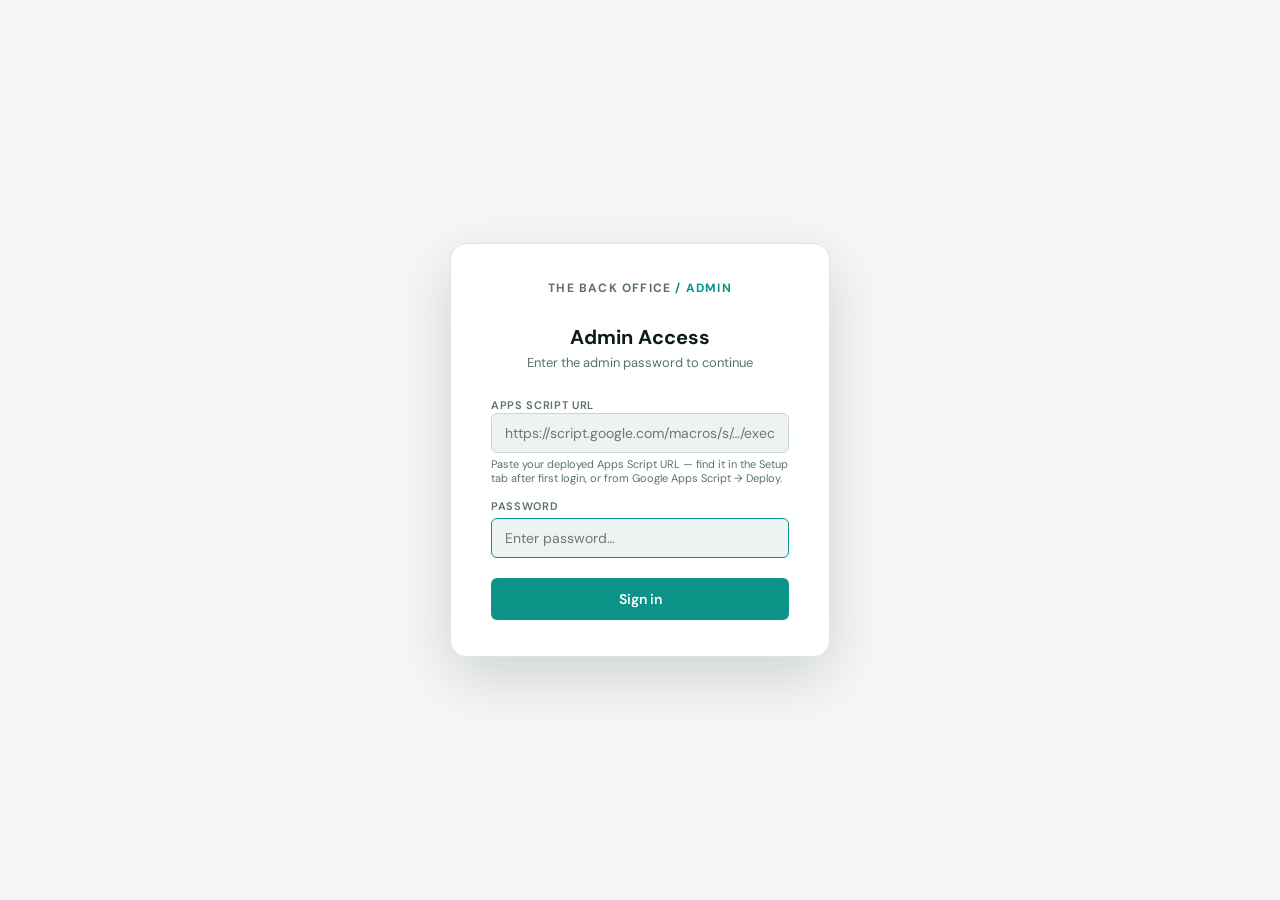
==== admin.html @ 4cf71314 "Add files via upload" ====
<!DOCTYPE html>
<html lang="en" data-theme="light">
<head>
<meta charset="UTF-8">
<meta name="viewport" content="width=device-width, initial-scale=1.0">
<title>The Back Office — Admin</title>
<script>/* Prevent dark mode FOUC — runs before CSS loads */(function(){var t=localStorage.getItem('tt_theme');if(t)document.documentElement.setAttribute('data-theme',t);})();</script>
<link href="https://fonts.googleapis.com/css2?family=DM+Sans:wght@300;400;500;600&display=swap" rel="stylesheet">
<style>
*, *::before, *::after { box-sizing: border-box; margin: 0; padding: 0; }

:root {
  --bg: #f5f7f7;
  /* Position colour system — keep in sync with manager.html */
  --pos-trainee-bg: #a7ffdb; --pos-trainee-color: #007a4d; --pos-trainee-border: #00c97a;
  --pos-solo-bg: #ffe0a0; --pos-solo-color: #b85c00; --pos-solo-border: #f08000;
  --pos-leader-bg: #b3d4ff; --pos-leader-color: #1140cc; --pos-leader-border: #1d50ff;
  --pos-core-bg: #d4b8ff; --pos-core-color: #5b1fd6; --pos-core-border: #6e2ff0;
  --pos-junior-bg: #ffb8cc; --pos-junior-color: #c4002e; --pos-junior-border: #f0004d;
  --surface: #ffffff;
  --surface2: #eef2f2;
  --border: #dde5e5;
  --border2: #c8d5d5;
  --text: #0e1a1a;
  --muted: #5a7070;
  --accent: #0d9488;
  --accent-dark: #0f766e;
  --accent-soft: rgba(13,148,136,0.08);
  --accent-border: rgba(13,148,136,0.25);
  --danger: #dc2626;
  --danger-soft: rgba(220,38,38,0.08);
  --success: #059669;
  --success-soft: rgba(5,150,105,0.08);
  --warning: #d97706;
  --warning-soft: rgba(217,119,6,0.08);
  --shadow: 0 1px 3px rgba(0,0,0,0.06), 0 1px 2px rgba(0,0,0,0.04);
  --shadow-md: 0 4px 12px rgba(0,0,0,0.08);
  --font: 'DM Sans', sans-serif;
  --radius: 10px;
  --radius-sm: 6px;
}

[data-theme="dark"] {
  --bg: #0a1212;
  --surface: #111c1c;
  --surface2: #172222;
  --border: #1e2e2e;
  --border2: #2a3e3e;
  --text: #e8f0f0;
  --muted: #6b9090;
  --accent: #14b8a6;
  --accent-dark: #0d9488;
  --accent-soft: rgba(20,184,166,0.1);
  --accent-border: rgba(20,184,166,0.3);
  --danger: #f87171;
  --danger-soft: rgba(248,113,113,0.1);
  --success: #34d399;
  --success-soft: rgba(52,211,153,0.1);
  --warning: #fbbf24;
  --warning-soft: rgba(251,191,36,0.1);
  --shadow: 0 1px 3px rgba(0,0,0,0.35);
  --shadow-md: 0 4px 16px rgba(0,0,0,0.45);
}

body { background: var(--bg); color: var(--text); font-family: var(--font); min-height: 100vh; font-size: 14px; transition: background 0.2s, color 0.2s; }

header { border-bottom: 1px solid var(--border); padding: 0 28px; display: flex; align-items: center; justify-content: space-between; background: var(--surface); height: 56px; box-shadow: var(--shadow); position: sticky; top: 0; z-index: 100; }
.logo { font-size: 13px; font-weight: 700; color: var(--muted); letter-spacing: 0.06em; text-transform: uppercase; }
.logo span { color: var(--accent); }
.header-right { display: flex; align-items: center; gap: 10px; }
.week-nav { display: flex; align-items: center; background: var(--surface2); border: 1px solid var(--border); border-radius: 8px; overflow: hidden; }
.nav-btn { background: none; border: none; color: var(--muted); cursor: pointer; padding: 6px 12px; font-size: 16px; line-height: 1; transition: all 0.15s; }
.nav-btn:hover:not(:disabled) { color: var(--text); background: var(--border); }
.nav-btn:disabled { opacity: 0.25; cursor: default; }
.week-label { font-size: 12px; font-weight: 500; color: var(--text); padding: 0 10px; min-width: 210px; text-align: center; }
.icon-btn { background: none; border: 1px solid var(--border2); color: var(--muted); font-family: var(--font); font-size: 12px; font-weight: 500; padding: 6px 12px; border-radius: var(--radius-sm); cursor: pointer; transition: all 0.15s; }
.icon-btn:hover { color: var(--text); border-color: var(--border2); background: var(--surface2); }
.theme-btn { background: none; border: 1px solid var(--border2); color: var(--muted); cursor: pointer; padding: 5px 10px; border-radius: var(--radius-sm); font-size: 13px; transition: all 0.15s; }
.theme-btn:hover { border-color: var(--accent); color: var(--accent); }

main { padding: 24px 28px; }

.tabs { display: flex; border-bottom: 1px solid var(--border); margin-bottom: 24px; gap: 2px; }
.tab-btn { background: none; border: none; border-bottom: 2px solid transparent; color: var(--muted); font-family: var(--font); font-size: 13px; font-weight: 500; padding: 10px 16px; cursor: pointer; margin-bottom: -1px; transition: color 0.15s; }
.tab-btn.active { color: var(--accent); border-bottom-color: var(--accent); }
.tab-btn:hover:not(.active) { color: var(--text); }
.tab-panel { display: none; }
.tab-panel.active { display: block; }

.stats-bar { display: grid; grid-template-columns: repeat(4,1fr); gap: 12px; margin-bottom: 24px; }
.stat-card { background: var(--surface); border: 1px solid var(--border); border-radius: var(--radius); padding: 16px 18px; box-shadow: var(--shadow); }
.stat-lbl { font-size: 11px; font-weight: 600; color: var(--muted); letter-spacing: 0.06em; text-transform: uppercase; margin-bottom: 6px; }
.stat-val { font-size: 24px; font-weight: 600; color: var(--text); letter-spacing: -0.02em; }
.stat-sub { font-size: 12px; color: var(--muted); margin-top: 2px; }

.sec-hdr { display: flex; align-items: center; justify-content: space-between; margin-bottom: 14px; }
.sec-lbl { font-size: 11px; font-weight: 600; color: var(--muted); letter-spacing: 0.08em; text-transform: uppercase; }

.teams-grid { display: grid; grid-template-columns: repeat(auto-fill, minmax(290px,1fr)); gap: 14px; }
.team-card { background: var(--surface); border: 1px solid var(--border); border-radius: var(--radius); box-shadow: var(--shadow); overflow: hidden; transition: border-color 0.15s, box-shadow 0.15s; }
.team-card:hover { border-color: var(--border2); box-shadow: var(--shadow-md); }
.team-card.no-sub { opacity: 0.55; }
.card-head { padding: 14px 16px 12px; border-bottom: 1px solid var(--border); display: flex; align-items: center; justify-content: space-between; gap: 10px; }
.card-head-left { display: flex; align-items: center; gap: 10px; }
.mgr-avatar { width: 36px; height: 36px; border-radius: 8px; object-fit: cover; flex-shrink: 0; }
.mgr-avatar-init { width: 36px; height: 36px; border-radius: 8px; background: linear-gradient(135deg, var(--accent-dark), var(--accent)); display: flex; align-items: center; justify-content: center; font-size: 14px; font-weight: 700; color: #fff; flex-shrink: 0; }
.mgr-name { font-weight: 600; font-size: 14px; text-transform: capitalize; }
.mgr-meta { font-size: 12px; color: var(--muted); margin-top: 2px; }
.open-link { font-size: 11px; font-weight: 500; color: var(--accent); background: var(--accent-soft); border: 1px solid var(--accent-border); padding: 4px 10px; border-radius: 20px; text-decoration: none; transition: opacity 0.15s; white-space: nowrap; flex-shrink: 0; }
.open-link:hover { opacity: 0.7; }
.card-members { padding: 8px 16px; }
.mem-row { display: flex; align-items: center; justify-content: space-between; padding: 6px 0; border-bottom: 1px solid var(--border); gap: 8px; }
.mem-row:last-child { border-bottom: none; }
.mem-left { display: flex; flex-direction: column; min-width: 0; }
.mem-name { font-size: 13px; font-weight: 500; white-space: nowrap; overflow: hidden; text-overflow: ellipsis; }
.mem-email { font-size: 11px; color: var(--muted); white-space: nowrap; overflow: hidden; text-overflow: ellipsis; }
.mem-right { display: flex; align-items: center; gap: 6px; flex-shrink: 0; }
.pos-tag { font-size: 11px; font-weight: 500; padding: 2px 8px; border-radius: 20px; white-space: nowrap; }
/* Position colours — shared with manager.html via CSS variables */
.pos-Trainee { color: var(--pos-trainee-color, #007a4d); background: var(--pos-trainee-bg, #a7ffdb); border: 1px solid var(--pos-trainee-border, #00c97a); }
.pos-Solo { color: var(--pos-solo-color, #b85c00); background: var(--pos-solo-bg, #ffe0a0); border: 1px solid var(--pos-solo-border, #f08000); }
.pos-Leader { color: var(--pos-leader-color, #1140cc); background: var(--pos-leader-bg, #b3d4ff); border: 1px solid var(--pos-leader-border, #1d50ff); }
.pos-Core { color: var(--pos-core-color, #5b1fd6); background: var(--pos-core-bg, #d4b8ff); border: 1px solid var(--pos-core-border, #6e2ff0); }
.pos-Junior { color: var(--pos-junior-color, #c4002e); background: var(--pos-junior-bg, #ffb8cc); border: 1px solid var(--pos-junior-border, #f0004d); }
.leaver-tag { font-size: 10px; font-weight: 600; color: var(--warning); background: var(--warning-soft); border: 1px solid rgba(217,119,6,0.2); padding: 2px 6px; border-radius: 20px; }
.no-data { background: var(--surface); border: 1px dashed var(--border2); border-radius: var(--radius); padding: 48px; text-align: center; color: var(--muted); font-size: 14px; line-height: 1.7; }
.no-data strong { color: var(--text); display: block; font-size: 16px; margin-bottom: 6px; font-weight: 500; }

.table-wrap { background: var(--surface); border: 1px solid var(--border); border-radius: var(--radius); overflow: hidden; box-shadow: var(--shadow); }
table { width: 100%; border-collapse: collapse; font-size: 13px; }
thead { background: var(--surface2); border-bottom: 1px solid var(--border); }
th { font-size: 11px; font-weight: 600; color: var(--muted); letter-spacing: 0.06em; text-transform: uppercase; padding: 10px 18px; text-align: left; }
td { padding: 10px 18px; border-bottom: 1px solid var(--border); color: var(--text); }
tr:last-child td { border-bottom: none; }
tbody tr:hover td { background: var(--surface2); }
.badge { font-size: 11px; font-weight: 500; padding: 3px 8px; border-radius: 20px; }
.badge-active { color: var(--success); background: var(--success-soft); border: 1px solid rgba(5,150,105,0.2); }
.badge-leaver { color: var(--warning); background: var(--warning-soft); border: 1px solid rgba(217,119,6,0.2); }

.search-input { background: var(--surface); border: 1px solid var(--border); color: var(--text); font-family: var(--font); font-size: 13px; padding: 7px 12px; border-radius: var(--radius-sm); width: 220px; outline: none; transition: border-color 0.15s; }
.search-input:focus { border-color: var(--accent); }
.search-input::placeholder { color: var(--muted); }

.setup-card { background: var(--surface); border: 1px solid var(--border); border-radius: var(--radius); padding: 22px 24px; margin-bottom: 16px; box-shadow: var(--shadow); }
.setup-card h3 { font-size: 15px; font-weight: 600; margin-bottom: 6px; }
.setup-card p { font-size: 13px; color: var(--muted); margin-bottom: 14px; line-height: 1.6; }
.setup-card code { font-family: monospace; font-size: 12px; background: var(--surface2); padding: 2px 6px; border-radius: 4px; color: var(--accent); }
.steps { display: flex; flex-direction: column; gap: 8px; counter-reset: steps; margin: 10px 0 16px; }
.step { display: flex; gap: 12px; align-items: flex-start; font-size: 13px; color: var(--muted); line-height: 1.5; }
.step::before { counter-increment: steps; content: counter(steps); min-width: 22px; height: 22px; background: var(--accent-soft); color: var(--accent); border-radius: 50%; display: flex; align-items: center; justify-content: center; font-size: 11px; font-weight: 600; flex-shrink: 0; margin-top: 1px; }
.step strong { color: var(--text); }
.url-row { display: flex; gap: 8px; }
.url-row input { flex: 1; background: var(--surface2); border: 1px solid var(--border); color: var(--text); font-family: monospace; font-size: 12px; padding: 9px 13px; border-radius: var(--radius-sm); outline: none; transition: border-color 0.15s; }
.url-row input:focus { border-color: var(--accent); }
.url-row input::placeholder { color: var(--muted); }
.save-btn { background: var(--accent); border: none; color: #fff; font-family: var(--font); font-size: 13px; font-weight: 500; padding: 9px 18px; border-radius: var(--radius-sm); cursor: pointer; transition: opacity 0.15s; white-space: nowrap; }
.save-btn:hover { opacity: 0.85; }
.copy-btn { font-family: var(--font); font-size: 12px; font-weight: 500; padding: 7px 12px; border-radius: var(--radius-sm); cursor: pointer; border: 1px solid var(--border2); background: none; color: var(--muted); transition: all 0.15s; white-space: nowrap; }
.copy-btn:hover { color: var(--text); background: var(--surface2); }
pre { background: var(--surface2); border: 1px solid var(--border); border-radius: var(--radius-sm); padding: 14px 16px; font-family: monospace; font-size: 11px; color: var(--muted); overflow-x: auto; line-height: 1.6; white-space: pre; }
.link-list { display: flex; flex-direction: column; gap: 8px; }
.open-btn { font-size: 12px; font-weight: 500; padding: 7px 11px; border-radius: var(--radius-sm); cursor: pointer; background: var(--accent-soft); color: var(--accent); border: 1px solid var(--accent-border); text-decoration: none; transition: opacity 0.15s; white-space: nowrap; }
.open-btn:hover { opacity: 0.75; }
.del-btn { background: none; border: 1px solid var(--border2); color: var(--muted); font-size: 13px; padding: 6px 10px; border-radius: var(--radius-sm); cursor: pointer; transition: all 0.15s; }
.del-btn:hover { color: var(--danger); border-color: var(--danger); background: var(--danger-soft); }
.add-row { display: flex; gap: 8px; margin-top: 12px; }
.add-input { flex: 1; background: var(--surface2); border: 1px solid var(--border); color: var(--text); font-family: var(--font); font-size: 13px; padding: 9px 13px; border-radius: var(--radius-sm); outline: none; transition: border-color 0.15s; }
.add-input:focus { border-color: var(--accent); }
.add-input::placeholder { color: var(--muted); }
.add-btn { background: var(--accent); border: none; color: #fff; font-family: var(--font); font-size: 13px; font-weight: 500; padding: 9px 18px; border-radius: var(--radius-sm); cursor: pointer; transition: opacity 0.15s; white-space: nowrap; }
.add-btn:hover { opacity: 0.85; }

.spinner { display: inline-block; width: 12px; height: 12px; border: 2px solid var(--accent-soft); border-top-color: var(--accent); border-radius: 50%; animation: spin 0.7s linear infinite; vertical-align: middle; margin-right: 6px; }
.cal-swatch{width:26px;height:26px;border-radius:50%;cursor:pointer;border:3px solid transparent;transition:all .15s;flex-shrink:0;}
.cal-swatch.selected{border-color:var(--text);transform:scale(1.12);}
@keyframes spin { to { transform: rotate(360deg); } }
.loading-state { text-align: center; padding: 48px; color: var(--muted); font-size: 13px; }

.now-badge { font-size: 10px; font-weight: 600; background: var(--warning-soft); color: var(--warning); border: 1px solid rgba(217,119,6,0.2); padding: 2px 6px; border-radius: 20px; margin-left: 6px; vertical-align: middle; }

/* ── Submission history chart ── */
.chart-card { background:var(--surface); border:1px solid var(--border); border-radius:var(--radius); padding:16px 18px; box-shadow:var(--shadow); margin-bottom:16px; }
.chart-hdr { display:flex; align-items:center; justify-content:space-between; margin-bottom:12px; }
.chart-title { font-size:11px; font-weight:600; color:var(--muted); letter-spacing:.07em; text-transform:uppercase; }
.chart-svg { width:100%; overflow:visible; }

/* ── Submission status panel ── */
.submit-status-panel { display:flex; gap:8px; flex-wrap:wrap; margin-bottom:18px; align-items:center; }
.submit-pill { display:inline-flex; align-items:center; gap:6px; font-size:12px; font-weight:500; padding:5px 11px; border-radius:20px; border:1px solid transparent; }
.submit-pill-done { color:var(--success); background:var(--success-soft); border-color:rgba(22,163,74,.2); }
.submit-pill-missing { color:var(--danger); background:var(--danger-soft); border-color:rgba(220,38,38,.2); }
.submit-status-lbl { font-size:11px; font-weight:600; color:var(--muted); letter-spacing:.07em; text-transform:uppercase; margin-right:4px; }

/* ── Dynamic render utility classes ── */
.dyn-row { background: var(--surface2); border: 1px solid var(--border); border-radius: 8px; padding: 10px 14px; display: flex; align-items: center; gap: 10px; }
.dyn-row-col { flex-direction: column; align-items: flex-start; }
.dyn-title { font-size: 13px; font-weight: 500; }
.dyn-meta { font-size: 11px; color: var(--muted); }
.dyn-badge { font-size: 11px; font-weight: 600; color: var(--accent); background: var(--accent-soft); border: 1px solid var(--accent-border); padding: 3px 8px; border-radius: 20px; white-space: nowrap; }
.dyn-muted-btn { background: none; border: none; color: var(--muted); cursor: pointer; font-size: 18px; padding: 0 4px; line-height: 1; flex-shrink: 0; transition: color 0.15s; }
.dyn-muted-btn:hover { color: var(--danger); }
.dyn-unread-dot { font-size: 11px; font-weight: 600; color: var(--warning); }
.dyn-read-dot { font-size: 11px; font-weight: 600; color: var(--success); }
.dyn-mgr-label { font-size: 12px; font-weight: 700; color: var(--accent); text-transform: capitalize; }

/* ── Admin Login ── */
.admin-login-wrap { position:fixed; inset:0; background:var(--bg); display:flex; align-items:center; justify-content:center; z-index:2000; }
.admin-login-box { background:var(--surface); border:1px solid var(--border); border-radius:16px; padding:36px 40px; width:100%; max-width:380px; box-shadow:0 20px 60px rgba(0,0,0,0.15); }
.admin-login-logo { font-size:12px; font-weight:700; color:var(--muted); letter-spacing:.1em; text-transform:uppercase; margin-bottom:28px; text-align:center; }
.admin-login-logo span { color:var(--accent); }
.admin-login-title { font-size:20px; font-weight:700; color:var(--text); margin-bottom:4px; text-align:center; }
.admin-login-sub { font-size:13px; color:var(--muted); margin-bottom:24px; text-align:center; }
.admin-login-field { display:flex; flex-direction:column; gap:5px; margin-bottom:14px; }
.admin-login-lbl { font-size:11px; font-weight:600; color:var(--muted); letter-spacing:.06em; text-transform:uppercase; }
.admin-login-input { border:1px solid var(--border2); background:var(--surface2); color:var(--text); font-family:var(--font); font-size:14px; padding:10px 13px; border-radius:var(--radius-sm); outline:none; width:100%; transition:border-color .15s; }
.admin-login-input:focus { border-color:var(--accent); }
.admin-login-btn { width:100%; background:var(--accent); border:none; color:#fff; font-family:var(--font); font-size:14px; font-weight:600; padding:12px; border-radius:var(--radius-sm); cursor:pointer; transition:opacity .15s; margin-top:6px; }
.admin-login-btn:hover { opacity:.88; }
.admin-login-err { font-size:12px; color:var(--danger); background:var(--danger-soft); border:1px solid rgba(220,38,38,.2); padding:8px 12px; border-radius:var(--radius-sm); margin-top:10px; display:none; text-align:center; }
.admin-login-err.show { display:block; }
#admin-main-wrap { display:none; }

.toast { position: fixed; bottom: 28px; left: 50%; transform: translateX(-50%) translateY(12px); font-size: 13px; font-weight: 500; padding: 10px 22px; border-radius: 24px; opacity: 0; transition: all 0.25s; pointer-events: none; white-space: nowrap; z-index: 999; }
.toast.success { background: var(--success); color: #fff; }
.toast.error { background: var(--danger); color: #fff; }
.toast.show { opacity: 1; transform: translateX(-50%) translateY(0); }

/* Recurrence badge */
.recur-tag { font-size: 10px; font-weight: 600; color: var(--accent); background: var(--accent-soft); border: 1px solid var(--accent-border); padding: 2px 7px; border-radius: 20px; margin-left: 6px; }

/* Profile pic uploader */
.pic-upload-zone { border: 2px dashed var(--border2); border-radius: var(--radius); padding: 20px; text-align: center; cursor: pointer; transition: border-color 0.15s, background 0.15s; }
.pic-upload-zone:hover { border-color: var(--accent); background: var(--accent-soft); }
.pic-preview { width: 64px; height: 64px; border-radius: 12px; object-fit: cover; border: 2px solid var(--border); }

/* Event list edit */
.event-item { background: var(--surface2); border: 1px solid var(--border); border-radius: 8px; padding: 12px 14px; display: flex; align-items: flex-start; gap: 10px; }
.event-item-body { flex: 1; min-width: 0; }
.event-item-title { font-size: 13px; font-weight: 600; }
.event-item-meta { font-size: 11px; color: var(--muted); margin-top: 3px; }
.event-item-actions { display: flex; gap: 6px; flex-shrink: 0; }
.edit-btn { background: none; border: 1px solid var(--border2); color: var(--muted); font-size: 11px; font-weight: 500; padding: 4px 10px; border-radius: var(--radius-sm); cursor: pointer; transition: all 0.15s; font-family: var(--font); }
.edit-btn:hover { color: var(--accent); border-color: var(--accent); background: var(--accent-soft); }

/* Review viewer */
.review-card { background: var(--surface); border: 1px solid var(--border); border-radius: var(--radius); padding: 16px 18px; margin-bottom: 10px; box-shadow: var(--shadow); cursor: pointer; transition: border-color 0.15s; }
.review-card:hover { border-color: var(--accent-border); }
.review-card-head { display: flex; align-items: center; justify-content: space-between; }
.review-card-title { font-size: 13px; font-weight: 600; }
.review-card-meta { font-size: 11px; color: var(--muted); margin-top: 3px; }
.review-body { margin-top: 14px; border-top: 1px solid var(--border); padding-top: 14px; display: none; font-size: 13px; line-height: 1.7; }
.review-body.open { display: block; }
.review-section { margin-bottom: 14px; }
.review-section-lbl { font-size: 11px; font-weight: 600; color: var(--muted); letter-spacing: 0.06em; text-transform: uppercase; margin-bottom: 4px; }

/* Modal overlay */
.modal-overlay { position: fixed; inset: 0; background: rgba(0,0,0,0.5); z-index: 500; display: flex; align-items: center; justify-content: center; padding: 20px; opacity: 0; pointer-events: none; transition: opacity 0.2s; }
.modal-overlay.open { opacity: 1; pointer-events: all; }
.modal { background: var(--surface); border: 1px solid var(--border); border-radius: 14px; padding: 24px; width: 100%; max-width: 520px; box-shadow: 0 20px 60px rgba(0,0,0,0.2); }
.modal h3 { font-size: 16px; font-weight: 600; margin-bottom: 16px; }
.modal-btns { display: flex; gap: 8px; justify-content: flex-end; margin-top: 18px; }
.modal-cancel { background: none; border: 1px solid var(--border2); color: var(--muted); font-family: var(--font); font-size: 13px; padding: 8px 16px; border-radius: var(--radius-sm); cursor: pointer; }
.modal-save { background: var(--accent); border: none; color: #fff; font-family: var(--font); font-size: 13px; font-weight: 500; padding: 8px 16px; border-radius: var(--radius-sm); cursor: pointer; }

.form-row { margin-bottom: 12px; }
.form-lbl { font-size: 11px; font-weight: 600; color: var(--muted); letter-spacing: 0.06em; text-transform: uppercase; margin-bottom: 5px; display: block; }
.form-input { background: var(--surface2); border: 1px solid var(--border); color: var(--text); font-family: var(--font); font-size: 13px; padding: 8px 12px; border-radius: var(--radius-sm); width: 100%; outline: none; transition: border-color 0.15s; }
.form-input:focus { border-color: var(--accent); }
.form-input::placeholder { color: var(--muted); }
select.form-input { cursor: pointer; }

/* Dark mode: CSS variables handle this automatically via :root overrides in manager.html */
/* No separate dark overrides needed — variables cascade correctly */
</style>
</head>
<body>

<!-- Admin Login Screen -->
<div id="admin-login-screen" class="admin-login-wrap">
  <div class="admin-login-box">
    <div class="admin-login-logo">THE BACK OFFICE <span>/ ADMIN</span></div>
    <div class="admin-login-title">Admin Access</div>
    <div class="admin-login-sub">Enter the admin password to continue</div>
    <!-- Script URL field — shown when not yet configured -->
    <div class="admin-login-field" id="login-url-field" style="display:none;">
      <label class="admin-login-lbl">Apps Script URL</label>
      <input type="text" id="login-script-url" class="admin-login-input" placeholder="https://script.google.com/macros/s/…/exec" />
      <div style="font-size:11px;color:var(--muted);margin-top:4px;">Paste your deployed Apps Script URL — find it in the Setup tab after first login, or from Google Apps Script → Deploy.</div>
    </div>
    <div class="admin-login-field">
      <label class="admin-login-lbl">Password</label>
      <input type="password" id="admin-pw-input" class="admin-login-input" placeholder="Enter password…" onkeydown="if(event.key==='Enter')doAdminLogin()" autofocus />
    </div>
    <button class="admin-login-btn" onclick="doAdminLogin()">Sign in</button>
    <div class="admin-login-err" id="admin-login-err" style="display:none;"></div>
  </div>
</div>

<div id="admin-main-wrap">
<header>
  <span class="logo">THE BACK OFFICE <span>/ ADMIN</span></span>
  <div class="header-right">
    <div class="week-nav">
      <button class="nav-btn" id="prev-week" onclick="changeWeek(-1)">‹</button>
      <span class="week-label" id="week-display">—</span>
      <button class="nav-btn" id="next-week" onclick="changeWeek(1)">›</button>
    </div>
    <button class="icon-btn" onclick="loadAll(true)">↻ Refresh</button>
    <button class="theme-btn" onclick="toggleTheme()" id="theme-btn">🌙 Dark</button>
  </div>
</header>

<main>
  <div class="tabs">
    <button class="tab-btn active" onclick="switchTab('overview')">Overview</button>
    <button class="tab-btn" onclick="switchTab('people')">All People</button>
    <button class="tab-btn" onclick="switchTab('upload')">Upload Reports</button>
    <button class="tab-btn" onclick="switchTab('calendar')">Calendar</button>
    <button class="tab-btn" onclick="switchTab('reviews')">Weekly Reviews</button>
    <button class="tab-btn" onclick="switchTab('notifications')">Notifications</button>
    <button class="tab-btn" onclick="switchTab('planner')">Planner Groups</button>
    <button class="tab-btn" onclick="switchTab('clients')">Clients &amp; Campaigns</button>
    <button class="tab-btn" onclick="switchTab('mgrprofiles')">Manager Profiles</button>
    <button class="tab-btn" onclick="switchTab('setup')">Setup</button>
    <button class="tab-btn" onclick="switchTab('audit')">Audit Log</button>
  </div>

  <!-- OVERVIEW -->
  <div class="tab-panel active" id="tab-overview">
    <div class="stats-bar">
      <div class="stat-card"><div class="stat-lbl">Managers submitted</div><div class="stat-val" id="s-submitted">—</div><div class="stat-sub">this week</div></div>
      <div class="stat-card"><div class="stat-lbl">Total headcount</div><div class="stat-val" id="s-headcount">—</div><div class="stat-sub">active this week</div></div>
      <div class="stat-card"><div class="stat-lbl">Ever tracked</div><div class="stat-val" id="s-ever">—</div><div class="stat-sub">unique people</div></div>
      <div class="stat-card"><div class="stat-lbl">Leavers</div><div class="stat-val" id="s-leavers">—</div><div class="stat-sub">marked this week</div></div>
    </div>
    <div class="chart-card" id="chart-card" style="display:none;">
      <div class="chart-hdr">
        <span class="chart-title">Submission rate — last 12 weeks</span>
      </div>
      <svg class="chart-svg" id="submission-chart" height="80"></svg>
    </div>
    <div class="submit-status-panel" id="submit-status-panel" style="display:none;"></div>
    <div class="sec-hdr"><span class="sec-lbl">Teams this week</span></div>
    <div class="teams-grid" id="teams-grid"><div class="loading-state"><span class="spinner"></span>Loading…</div></div>
  </div>

  <!-- ALL PEOPLE -->
  <div class="tab-panel" id="tab-people">
    <div class="sec-hdr">
      <span class="sec-lbl">All people ever tracked</span>
      <input class="search-input" id="people-search" type="text" placeholder="Search name, manager, email…" oninput="filterPeople()" />
    </div>
    <div class="table-wrap">
      <table>
        <thead><tr><th>Name</th><th>Email</th><th>Manager</th><th>Position</th><th>First seen</th><th>Status</th><th></th></tr></thead>
        <tbody id="people-tbody"><tr><td colspan="6" class="loading-state"><span class="spinner"></span>Loading…</td></tr></tbody>
      </table>
    </div>
  </div>

  <!-- UPLOAD -->
  <div class="tab-panel" id="tab-upload">
    <div class="setup-card">
      <h3>Upload a report or link</h3>
      <p>Paste a Google Sheets link, choose the type and week, then select which managers should see it. Saves to the sheet immediately.</p>
      <div style="display:grid;grid-template-columns:1fr 1fr;gap:12px;margin-top:4px;">
        <div>
          <div style="font-size:11px;font-weight:600;color:var(--muted);letter-spacing:.06em;text-transform:uppercase;margin-bottom:6px;">Type</div>
          <select id="ul-type" class="search-input" style="width:100%;" onchange="handleTypeChange()">
            <option value="Pay Report">Pay Report</option>
            <option value="Pro-log">Pro-log</option>
          </select>
        </div>
        <div>
          <div style="font-size:11px;font-weight:600;color:var(--muted);letter-spacing:.06em;text-transform:uppercase;margin-bottom:6px;">Date (of report week)</div>
          <input type="date" id="ul-week" class="search-input" style="width:100%;" />
        </div>
        <div id="ul-campaign-wrap">
          <div style="font-size:11px;font-weight:600;color:var(--muted);letter-spacing:.06em;text-transform:uppercase;margin-bottom:6px;">Campaign / Label</div>
          <input type="text" id="ul-campaign" class="search-input" style="width:100%;" placeholder="e.g. SP Venues, SP Doors…" list="campaign-suggestions" />
          <datalist id="campaign-suggestions"></datalist>
        </div>
        <div>
          <div style="font-size:11px;font-weight:600;color:var(--muted);letter-spacing:.06em;text-transform:uppercase;margin-bottom:6px;">Google Sheets URL</div>
          <input type="url" id="ul-url" class="search-input" style="width:100%;" placeholder="https://docs.google.com/spreadsheets/…" />
        </div>
      </div>
      <!-- Pay Report extra fields -->
      <div id="ul-pay-fields" style="display:none;margin-top:14px;background:var(--surface2);border:1px solid var(--accent-border);border-radius:var(--radius);padding:16px;">
        <div style="font-size:12px;font-weight:700;color:var(--accent);margin-bottom:12px;display:flex;align-items:center;gap:6px;">💰 Pay Report Production Data</div>
        <div style="display:grid;grid-template-columns:1fr 1fr;gap:12px;">
          <div>
            <div style="font-size:11px;font-weight:600;color:var(--muted);letter-spacing:.06em;text-transform:uppercase;margin-bottom:6px;">Office Wire (Profit) £</div>
            <input type="number" id="ul-office-wire" class="search-input" style="width:100%;" placeholder="e.g. 4250.00" min="0" step="0.01" />
          </div>
          <div>
            <div style="font-size:11px;font-weight:600;color:var(--muted);letter-spacing:.06em;text-transform:uppercase;margin-bottom:6px;">Manager's Take £</div>
            <input type="number" id="ul-mgr-take" class="search-input" style="width:100%;" placeholder="e.g. 850.00" min="0" step="0.01" />
          </div>
        </div>
        <div style="font-size:11px;color:var(--muted);margin-top:8px;">These figures will appear on the manager's Pay Reports tab so they can see their production breakdown.</div>
      </div>
      <div style="margin-top:14px;">
        <div style="font-size:11px;font-weight:600;color:var(--muted);letter-spacing:.06em;text-transform:uppercase;margin-bottom:8px;">Visible to managers</div>
        <div id="ul-manager-checkboxes" style="display:flex;flex-wrap:wrap;gap:8px;"></div>
      </div>
      <button onclick="uploadReport()" style="margin-top:16px;background:var(--accent);border:none;color:#fff;font-family:var(--font);font-size:13px;font-weight:500;padding:10px 20px;border-radius:var(--radius-sm);cursor:pointer;transition:opacity .15s;" onmouseover="this.style.opacity='.85'" onmouseout="this.style.opacity='1'">Save report link</button>
      <div id="ul-status" style="font-size:12px;color:var(--muted);margin-top:8px;font-family:monospace;"></div>
    </div>
    <div class="setup-card">
      <div style="display:flex;align-items:center;justify-content:space-between;margin-bottom:6px;">
        <h3 style="margin-bottom:0;">Uploaded reports</h3>
        <button onclick="bulkDeleteOldReports(8)" style="background:none;border:1px solid var(--border2);color:var(--muted);font-family:var(--font);font-size:12px;padding:6px 12px;border-radius:var(--radius-sm);cursor:pointer;" onmouseover="this.style.color='var(--danger)';this.style.borderColor='var(--danger)'" onmouseout="this.style.color='var(--muted)';this.style.borderColor='var(--border2)'">Delete older than 8 weeks</button>
      </div>
      <p>All links you've uploaded. Click × to remove.</p>
      <div id="ul-history" style="display:flex;flex-direction:column;gap:6px;">
        <div style="color:var(--muted);font-size:13px;">Loading…</div>
      </div>
    </div>
  </div>

  <!-- CALENDAR -->
  <div class="tab-panel" id="tab-calendar">

    <div class="setup-card">
      <h3>Push a calendar event</h3>
      <p>Create an event and push it to one or more managers' calendars. Enable recurring to repeat it automatically — you can edit or remove individual occurrences any time.</p>
      <div style="display:grid;grid-template-columns:1fr 1fr;gap:12px;margin-top:4px;">
        <div style="grid-column:span 2;">
          <div class="form-lbl">Event title</div>
          <input type="text" id="cal-title" class="search-input" style="width:100%;" placeholder="e.g. Team catch-up, Deadline: SP Venues…" />
        </div>
        <div>
          <div class="form-lbl">Date</div>
          <input type="date" id="cal-date" class="search-input" style="width:100%;" />
        </div>
        <div>
          <div class="form-lbl">Time (optional)</div>
          <input type="time" id="cal-time" class="search-input" style="width:100%;" />
        </div>
        <div style="grid-column:span 2;">
          <div class="form-lbl">Notes (optional)</div>
          <input type="text" id="cal-notes" class="search-input" style="width:100%;" placeholder="Any extra detail…" />
        </div>
        <div>
          <div class="form-lbl">Colour</div>
          <div style="display:flex;gap:8px;flex-wrap:wrap;margin-top:4px;" id="cal-colour-picker">
            <div class="cal-swatch selected" data-cat="personal" style="background:#2563ff;" title="Blue" onclick="selectCalColour(this,'personal')"></div>
            <div class="cal-swatch" data-cat="work" style="background:#22c55e;" title="Green" onclick="selectCalColour(this,'work')"></div>
            <div class="cal-swatch" data-cat="team" style="background:#ec4899;" title="Pink" onclick="selectCalColour(this,'team')"></div>
            <div class="cal-swatch" data-cat="reminder" style="background:#f59e0b;" title="Yellow" onclick="selectCalColour(this,'reminder')"></div>
            <div class="cal-swatch" data-cat="admin" style="background:#7c3aed;" title="Purple" onclick="selectCalColour(this,'admin')"></div>
            <div class="cal-swatch" data-cat="orange" style="background:#f97316;" title="Orange" onclick="selectCalColour(this,'orange')"></div>
            <div class="cal-swatch" data-cat="rose" style="background:#f43f5e;" title="Rose" onclick="selectCalColour(this,'rose')"></div>
            <div class="cal-swatch" data-cat="cyan" style="background:#06b6d4;" title="Cyan" onclick="selectCalColour(this,'cyan')"></div>
          </div>
        </div>
        <div>
          <div class="form-lbl">Reminder / notification (optional)</div>
          <input type="text" id="cal-reminder" class="search-input" style="width:100%;" placeholder="e.g. Don't forget to submit your weekly update" />
        </div>
        <!-- Recurrence -->
        <div style="grid-column:span 2;background:var(--surface2);border:1px solid var(--border);border-radius:var(--radius);padding:14px;">
          <div style="display:flex;align-items:center;gap:10px;margin-bottom:10px;">
            <input type="checkbox" id="cal-recurring" onchange="toggleRecurrence()" style="cursor:pointer;accent-color:var(--accent);" />
            <label for="cal-recurring" style="font-size:13px;font-weight:500;cursor:pointer;">Recurring event</label>
          </div>
          <div id="recurrence-options" style="display:none;grid-template-columns:1fr 1fr;gap:10px;">
            <div>
              <div class="form-lbl">Repeat every</div>
              <select id="cal-recur-freq" class="form-input">
                <option value="weekly">Week</option>
                <option value="biweekly">2 Weeks</option>
                <option value="monthly">Month</option>
              </select>
            </div>
            <div>
              <div class="form-lbl">End after (occurrences)</div>
              <input type="number" id="cal-recur-count" class="form-input" value="10" min="1" max="52" />
            </div>
          </div>
        </div>
      </div>
      <div style="margin-top:14px;">
        <div class="form-lbl" style="margin-bottom:8px;">Push to managers</div>
        <div style="margin-bottom:8px;display:flex;gap:8px;">
          <button onclick="calSelectAll()" style="background:none;border:1px solid var(--border2);color:var(--muted);font-family:var(--font);font-size:11px;padding:4px 10px;border-radius:20px;cursor:pointer;">Select all</button>
          <button onclick="calSelectNone()" style="background:none;border:1px solid var(--border2);color:var(--muted);font-family:var(--font);font-size:11px;padding:4px 10px;border-radius:20px;cursor:pointer;">Clear</button>
        </div>
        <div id="cal-manager-checkboxes" style="display:flex;flex-wrap:wrap;gap:8px;"></div>
      </div>
      <div style="display:flex;align-items:center;gap:12px;margin-top:16px;">
        <button onclick="pushCalendarEvent()" style="background:var(--accent);border:none;color:#fff;font-family:var(--font);font-size:13px;font-weight:500;padding:10px 20px;border-radius:var(--radius-sm);cursor:pointer;transition:opacity .15s;" onmouseover="this.style.opacity='.85'" onmouseout="this.style.opacity='1'">Push event</button>
        <div id="cal-status" style="font-size:12px;color:var(--muted);font-family:monospace;"></div>
      </div>
    </div>

    <div class="setup-card">
      <div style="display:flex;align-items:center;justify-content:space-between;margin-bottom:6px;">
        <h3 style="margin-bottom:0;">Pushed events</h3>
        <div style="display:flex;gap:8px;">
          <button onclick="filterCalHistory('all')" id="cal-filter-all" style="background:var(--accent);border:none;color:#fff;font-family:var(--font);font-size:11px;padding:4px 12px;border-radius:20px;cursor:pointer;">All</button>
          <button onclick="filterCalHistory('recurring')" id="cal-filter-recurring" style="background:none;border:1px solid var(--border2);color:var(--muted);font-family:var(--font);font-size:11px;padding:4px 12px;border-radius:20px;cursor:pointer;">Recurring</button>
          <button onclick="filterCalHistory('once')" id="cal-filter-once" style="background:none;border:1px solid var(--border2);color:var(--muted);font-family:var(--font);font-size:11px;padding:4px 12px;border-radius:20px;cursor:pointer;">One-off</button>
        </div>
      </div>
      <p>All events pushed to managers. Click Edit to adjust details or Remove to delete.</p>
      <div id="cal-history" style="display:flex;flex-direction:column;gap:8px;">
        <div class="loading-state"><span class="spinner"></span>Loading…</div>
      </div>
    </div>
  </div>

  <!-- WEEKLY REVIEWS -->
  <div class="tab-panel" id="tab-reviews">
    <div class="setup-card" style="margin-bottom:16px;">
      <h3>Review email recipients</h3>
      <p>When a manager submits their weekly review, a PDF is emailed to these addresses. Add one per line or comma-separated.</p>
      <textarea id="review-emails" class="form-input" style="min-height:80px;resize:vertical;" placeholder="admin@company.com&#10;director@company.com"></textarea>
      <button onclick="saveReviewEmails()" style="margin-top:10px;background:var(--accent);border:none;color:#fff;font-family:var(--font);font-size:13px;font-weight:500;padding:9px 18px;border-radius:var(--radius-sm);cursor:pointer;transition:opacity .15s;" onmouseover="this.style.opacity='.85'" onmouseout="this.style.opacity='1'">Save emails</button>
      <span id="review-emails-status" style="font-size:12px;color:var(--muted);margin-left:10px;font-family:monospace;"></span>
    </div>

    <div class="setup-card">
      <div style="display:flex;align-items:center;justify-content:space-between;margin-bottom:10px;">
        <h3 style="margin-bottom:0;">Submitted reviews</h3>
        <div style="display:flex;gap:8px;align-items:center;">
          <button onclick="exportAllReviewsCSV()" style="background:none;border:1px solid var(--border2);color:var(--muted);font-family:var(--font);font-size:12px;padding:6px 12px;border-radius:var(--radius-sm);cursor:pointer;" onmouseover="this.style.color='var(--text)'" onmouseout="this.style.color='var(--muted)'">⬇ Export CSV</button>
          <select id="review-filter-manager" class="search-input" style="width:160px;" onchange="filterReviews()">
            <option value="">All managers</option>
          </select>
          <select id="review-filter-week" class="search-input" style="width:180px;" onchange="filterReviews()">
            <option value="">All weeks</option>
          </select>
        </div>
      </div>
      <p style="margin-bottom:14px;">Click a review to expand and read it.</p>
      <div id="reviews-list">
        <div style="color:var(--muted);font-size:13px;">No reviews stored yet.</div>
      </div>
    </div>
  </div>

  <!-- NOTIFICATIONS -->
  <div class="tab-panel" id="tab-notifications">

    <!-- Compose -->
    <div class="setup-card">
      <h3>Send a notification</h3>
      <p>Send a message directly to one or more managers. It appears in their Notifications tab with a red badge until read.</p>

      <!-- Template picker -->
      <div style="margin-bottom:14px;">
        <div class="form-lbl" style="margin-bottom:6px;">Load a template (optional)</div>
        <div style="display:flex;gap:8px;">
          <select id="notif-template-select" class="search-input" style="flex:1;" onchange="loadNotifTemplate()">
            <option value="">— choose template —</option>
          </select>
          <button onclick="saveNotifTemplate()" style="background:none;border:1px solid var(--border2);color:var(--muted);font-family:var(--font);font-size:12px;font-weight:500;padding:7px 14px;border-radius:var(--radius-sm);cursor:pointer;white-space:nowrap;" onmouseover="this.style.borderColor='var(--accent)';this.style.color='var(--accent)'" onmouseout="this.style.borderColor='var(--border2)';this.style.color='var(--muted)'">Save as template</button>
          <button onclick="deleteNotifTemplate()" style="background:none;border:1px solid var(--border2);color:var(--muted);font-family:var(--font);font-size:12px;padding:7px 10px;border-radius:var(--radius-sm);cursor:pointer;" title="Delete selected template" onmouseover="this.style.color='var(--danger)';this.style.borderColor='var(--danger)'" onmouseout="this.style.color='var(--muted)';this.style.borderColor='var(--border2)'">×</button>
        </div>
      </div>

      <div class="form-row">
        <label class="form-lbl">Title</label>
        <input type="text" id="notif-title" class="form-input" placeholder="e.g. Reminder: Submit your weekly update" />
      </div>
      <div class="form-row">
        <label class="form-lbl">Message</label>
        <textarea id="notif-message" class="form-input" style="min-height:80px;resize:vertical;" placeholder="Full message…"></textarea>
      </div>
      <div style="margin-top:12px;">
        <div class="form-lbl" style="margin-bottom:8px;">Send to managers</div>
        <div style="margin-bottom:8px;display:flex;gap:8px;">
          <button onclick="notifSelectAll()" style="background:none;border:1px solid var(--border2);color:var(--muted);font-family:var(--font);font-size:11px;padding:4px 10px;border-radius:20px;cursor:pointer;">Select all</button>
          <button onclick="notifSelectNone()" style="background:none;border:1px solid var(--border2);color:var(--muted);font-family:var(--font);font-size:11px;padding:4px 10px;border-radius:20px;cursor:pointer;">Clear</button>
        </div>
        <div id="notif-manager-checkboxes" style="display:flex;flex-wrap:wrap;gap:8px;"></div>
      </div>
      <div style="display:flex;align-items:center;gap:12px;margin-top:16px;">
        <button onclick="sendNotification()" style="background:var(--accent);border:none;color:#fff;font-family:var(--font);font-size:13px;font-weight:500;padding:10px 20px;border-radius:var(--radius-sm);cursor:pointer;transition:opacity .15s;" onmouseover="this.style.opacity='.85'" onmouseout="this.style.opacity='1'">Send notification</button>
        <div id="notif-status" style="font-size:12px;color:var(--muted);font-family:monospace;"></div>
      </div>
    </div>

    <!-- Live notifications -->
    <div class="setup-card">
      <div style="display:flex;align-items:center;justify-content:space-between;margin-bottom:10px;">
        <h3 style="margin-bottom:0;">Live notifications</h3>
        <div style="display:flex;gap:8px;align-items:center;">
          <button onclick="bulkClearReadNotifs()" style="background:none;border:1px solid var(--border2);color:var(--muted);font-family:var(--font);font-size:12px;padding:6px 12px;border-radius:var(--radius-sm);cursor:pointer;white-space:nowrap;" onmouseover="this.style.color='var(--text)'" onmouseout="this.style.color='var(--muted)'">Clear read</button>
          <button onclick="bulkClearMgrNotifs()" style="background:none;border:1px solid var(--border2);color:var(--muted);font-family:var(--font);font-size:12px;padding:6px 12px;border-radius:var(--radius-sm);cursor:pointer;white-space:nowrap;" onmouseover="this.style.color='var(--danger)';this.style.borderColor='var(--danger)'" onmouseout="this.style.color='var(--muted)';this.style.borderColor='var(--border2)'">Clear selected mgr</button>
          <select id="notif-filter-mgr" class="search-input" style="width:160px;" onchange="renderLiveNotifs()">
            <option value="">All managers</option>
          </select>
          <button onclick="refreshLiveNotifs()" style="background:none;border:1px solid var(--border2);color:var(--muted);font-family:var(--font);font-size:12px;padding:6px 12px;border-radius:var(--radius-sm);cursor:pointer;" onmouseover="this.style.color='var(--text)'" onmouseout="this.style.color='var(--muted)'">↻ Refresh</button>
        </div>
      </div>
      <p>All unread and recent notifications. Click × to delete one from a manager's inbox.</p>
      <div id="live-notifs-list" style="display:flex;flex-direction:column;gap:6px;">
        <div style="color:var(--muted);font-size:13px;">Loading…</div>
      </div>
    </div>

    <!-- Templates manager -->
    <div class="setup-card">
      <h3>Notification templates</h3>
      <p>Saved templates appear in the dropdown above. Add one below — title + body — and save it for reuse.</p>
      <div class="form-row">
        <label class="form-lbl">Template name</label>
        <input type="text" id="tmpl-name" class="form-input" placeholder="e.g. Weekly reminder" />
      </div>
      <div class="form-row">
        <label class="form-lbl">Title</label>
        <input type="text" id="tmpl-title" class="form-input" placeholder="Notification title" />
      </div>
      <div class="form-row">
        <label class="form-lbl">Message</label>
        <textarea id="tmpl-body" class="form-input" style="min-height:70px;resize:vertical;" placeholder="Notification message…"></textarea>
      </div>
      <button onclick="createNotifTemplate()" style="background:var(--accent);border:none;color:#fff;font-family:var(--font);font-size:13px;font-weight:500;padding:9px 18px;border-radius:var(--radius-sm);cursor:pointer;margin-top:8px;">Save template</button>
      <div id="tmpl-status" style="font-size:12px;color:var(--muted);margin-left:10px;font-family:monospace;display:inline;"></div>
    </div>

  </div>

  <!-- SETUP -->
  <div class="tab-panel" id="tab-setup">

    <div class="setup-card">
      <h3>1. Connect Google Sheets</h3>
      <p>All data saves to a Google Sheet via Apps Script. One-time setup — takes about 5 minutes.</p>
      <div class="steps">
        <div class="step"><span>Create a new <strong>Google Sheet</strong> (name it anything, e.g. "The Back Office")</span></div>
        <div class="step"><span>In the sheet go to <strong>Extensions → Apps Script</strong></span></div>
        <div class="step"><span>Delete existing code, paste in the <strong>Apps Script below</strong> (copy button top-right), and save</span></div>
        <div class="step"><span>Click <strong>Deploy → New deployment → Web app</strong> · Set "Who has access" to <strong>Anyone</strong> · Deploy · copy the URL</span></div>
        <div class="step"><span>In Apps Script go to <strong>Project Settings → Script Properties</strong> · Add property <code>TOKEN_SECRET</code> with a long random value (e.g. 40 random characters) — this secures admin tokens</span></div>
        <div class="step"><span>Paste that URL into the field below and click <strong>Save URL</strong> — <code>manager.html</code> reads it automatically from the same browser storage</span></div>
      </div>
      <div class="url-row">
        <input type="text" id="script-url-input" placeholder="https://script.google.com/macros/s/…/exec" />
        <button class="save-btn" onclick="saveScriptUrl()">Save URL</button>
      </div>
      <div id="url-status" style="font-size:12px;color:var(--muted);margin-top:8px;font-family:monospace;"></div>
    </div>

    <div class="setup-card">
      <h3>2. Connect Pay Reports</h3>
      <p>The Rep Pay tab in <code>manager.html</code> reads pay data from your Google Sheet's <strong>Week Index</strong> tab. Paste the CSV URL for that tab below — managers will see their team's pay reports automatically once this is saved.</p>
      <div class="steps">
        <div class="step"><span>In your pay reports Sheet, open the <strong>Week Index</strong> tab</span></div>
        <div class="step"><span>Copy the sheet ID from the URL bar — it's the long string between <code>/d/</code> and <code>/edit</code></span></div>
        <div class="step"><span>Build the URL: <code>https://docs.google.com/spreadsheets/d/<strong>SHEET_ID</strong>/gviz/tq?tqx=out:csv&sheet=Week%20Index</code></span></div>
        <div class="step"><span>Paste it below and click <strong>Save URL</strong></span></div>
      </div>
      <div class="url-row">
        <input type="text" id="pay-index-url-input" placeholder="https://docs.google.com/spreadsheets/d/…/gviz/tq?tqx=out:csv&sheet=Week%20Index" />
        <button class="save-btn" onclick="savePayIndexUrl()">Save URL</button>
      </div>
      <div id="pay-index-url-status" style="font-size:12px;color:var(--muted);margin-top:8px;font-family:monospace;"></div>
    </div>

    <div class="setup-card">
      <h3>Apps Script code</h3>
      <p>Copy this and paste into the Apps Script editor. <span id="apps-script-version-lbl" style="color:var(--accent);font-weight:600;"></span></p>
      <div style="position:relative;">
        <pre id="apps-script-pre"></pre>
        <button class="copy-btn" style="position:absolute;top:10px;right:10px;" onclick="copyScript(this)">Copy</button>
      </div>
    </div>

    <div class="setup-card">
      <h3>Submission deadline reminder</h3>
      <p>Automatically send a notification to managers who haven't submitted their weekly update by a set day/time. Clicking <strong>Save &amp; activate</strong> installs a server-side Apps Script trigger that runs daily at 8am — this is the reliable mechanism and works even when nobody has the admin panel open. The admin page also runs a fallback check on load as a backup.</p>
      <div style="display:grid;grid-template-columns:1fr 1fr;gap:12px;margin-top:4px;">
        <div>
          <div style="font-size:11px;font-weight:600;color:var(--muted);letter-spacing:.06em;text-transform:uppercase;margin-bottom:6px;">Deadline day</div>
          <select id="deadline-day" class="search-input" style="width:100%;">
            <option value="">— disabled —</option>
            <option value="1">Monday</option>
            <option value="2">Tuesday</option>
            <option value="3">Wednesday</option>
            <option value="4">Thursday</option>
            <option value="5">Friday</option>
            <option value="6">Saturday</option>
            <option value="0">Sunday</option>
          </select>
        </div>
        <div>
          <div style="font-size:11px;font-weight:600;color:var(--muted);letter-spacing:.06em;text-transform:uppercase;margin-bottom:6px;">Deadline time</div>
          <input type="time" id="deadline-time" class="search-input" style="width:100%;" value="17:00" />
        </div>
        <div style="grid-column:span 2;">
          <div style="font-size:11px;font-weight:600;color:var(--muted);letter-spacing:.06em;text-transform:uppercase;margin-bottom:6px;">Reminder message</div>
          <input type="text" id="deadline-msg" class="search-input" style="width:100%;" placeholder="e.g. Reminder: Please submit your weekly update — deadline has passed." value="⏰ Reminder: Your weekly update is overdue. Please submit it now." />
        </div>
      </div>
      <div style="display:flex;gap:8px;margin-top:14px;align-items:center;">
        <button onclick="saveDeadlineSettings()" style="background:var(--accent);border:none;color:#fff;font-family:var(--font);font-size:13px;font-weight:500;padding:9px 18px;border-radius:var(--radius-sm);cursor:pointer;">Save & activate</button>
        <button onclick="runDeadlineCheckNow()" style="background:none;border:1px solid var(--border2);color:var(--muted);font-family:var(--font);font-size:13px;padding:9px 18px;border-radius:var(--radius-sm);cursor:pointer;" onmouseover="this.style.color='var(--text)'" onmouseout="this.style.color='var(--muted)'">Run check now</button>
        <span id="deadline-status" style="font-size:12px;color:var(--muted);font-family:monospace;"></span>
      </div>
      <div id="deadline-last-run" style="font-size:11px;color:var(--muted);margin-top:8px;"></div>
    </div>

    <div class="setup-card">
      <h3>Team announcement</h3>
      <p>Post a message that appears as a banner on every manager's home screen. Clear it when done.</p>
      <div style="display:flex;flex-direction:column;gap:8px;">
        <input type="text" id="ann-title" class="search-input" style="width:100%;" placeholder="Title (e.g. Important update)" />
        <textarea id="ann-message" style="background:var(--surface2);border:1px solid var(--border);color:var(--text);font-family:var(--font);font-size:13px;padding:9px 13px;border-radius:8px;outline:none;width:100%;min-height:70px;resize:vertical;" placeholder="Message…"></textarea>
        <div style="display:flex;gap:8px;">
          <button onclick="postAnnouncement()" style="background:var(--accent);border:none;color:#fff;font-family:var(--font);font-size:13px;font-weight:500;padding:9px 18px;border-radius:8px;cursor:pointer;">Post announcement</button>
          <button onclick="clearAnnouncement()" style="background:none;border:1px solid var(--border2);color:var(--muted);font-family:var(--font);font-size:13px;padding:9px 18px;border-radius:8px;cursor:pointer;">Clear announcement</button>
        </div>
      </div>
    </div>

    <div class="setup-card">
      <h3>2. Manager links & settings</h3>
      <p>Add a manager's first name to generate their unique link. You can also set passwords and upload profile pictures here.</p>
      <div class="link-list" id="link-list"><div style="color:var(--muted);font-size:13px;">No managers added yet.</div></div>
      <div class="add-row">
        <input class="add-input" id="new-mgr" type="text" placeholder="First name (e.g. sarah)" onkeydown="if(event.key==='Enter')addManager()" />
        <button class="add-btn" onclick="addManager()">Add manager</button>
      </div>
    </div>

  </div>

  <div class="tab-panel" id="tab-planner">
    <div class="setup-card">
      <h3>Planner Groups</h3>
      <p>Assign managers into groups. Every manager in the same group edits a single shared daily planner together — changes are synced live. Managers not in any group get their own private planner.</p>
      <div id="pg-groups-list" style="display:flex;flex-direction:column;gap:12px;margin-bottom:16px;"></div>
      <button onclick="pgAddGroup()" style="background:var(--accent);border:none;color:#fff;font-family:var(--font);font-size:13px;font-weight:600;padding:9px 18px;border-radius:var(--radius-sm);cursor:pointer;">+ New group</button>
    </div>
    <div class="setup-card" style="margin-top:16px;">
      <div style="display:flex;align-items:center;justify-content:space-between;margin-bottom:12px;">
        <h3 style="margin:0;">Unassigned managers</h3>
        <span style="font-size:12px;color:var(--muted);">These managers have their own private planner</span>
      </div>
      <div id="pg-unassigned" style="display:flex;flex-wrap:wrap;gap:8px;"></div>
    </div>
  </div>

  <div class="tab-panel" id="tab-audit">
    <div class="setup-card">
      <div style="display:flex;align-items:center;justify-content:space-between;margin-bottom:10px;">
        <h3 style="margin-bottom:0;">Audit log</h3>
        <button onclick="loadAuditLog()" style="background:none;border:1px solid var(--border2);color:var(--muted);font-family:var(--font);font-size:12px;padding:6px 12px;border-radius:var(--radius-sm);cursor:pointer;" onmouseover="this.style.color='var(--text)'" onmouseout="this.style.color='var(--muted)'">↻ Refresh</button>
      </div>
      <p>Last 200 admin actions — manager additions, deletions, password resets, notifications sent, reports uploaded/deleted.</p>
      <div id="audit-log-list" style="margin-top:12px;display:flex;flex-direction:column;gap:4px;">
        <div style="color:var(--muted);font-size:13px;">Click Refresh to load.</div>
      </div>
    </div>
  </div>

  <!-- CLIENTS & CAMPAIGNS -->
  <div class="tab-panel" id="tab-clients">

    <div class="setup-card">
      <h3>Register a new client</h3>
      <p>Add a client with a campaign type (Doors or Venues). The combined name (e.g. <strong>Scottish Power Doors</strong>) is used when assigning to managers.</p>
      <div style="display:grid;grid-template-columns:1fr 1fr;gap:12px;margin-top:4px;">
        <div>
          <div class="form-lbl" style="margin-bottom:5px;">Client name</div>
          <input type="text" id="cl-client-name" class="form-input" placeholder="e.g. Scottish Power" />
        </div>
        <div>
          <div class="form-lbl" style="margin-bottom:5px;">Campaign type</div>
          <select id="cl-campaign-type" class="form-input">
            <option value="Doors">Doors</option>
            <option value="Venues">Venues</option>
          </select>
        </div>
        <div style="grid-column:span 2;">
          <div class="form-lbl" style="margin-bottom:5px;">Logo</div>
          <div style="display:flex;align-items:center;gap:12px;">
            <div id="cl-logo-preview" style="width:56px;height:56px;border-radius:8px;background:var(--surface2);border:1px dashed var(--border2);display:flex;align-items:center;justify-content:center;font-size:22px;flex-shrink:0;">🏢</div>
            <label style="cursor:pointer;background:var(--surface);border:1px dashed var(--border2);color:var(--muted);font-size:12px;font-weight:500;padding:7px 14px;border-radius:var(--radius-sm);transition:all .15s;display:inline-flex;align-items:center;gap:6px;" onmouseover="this.style.borderColor='var(--accent)';this.style.color='var(--accent)'" onmouseout="this.style.borderColor='var(--border2)';this.style.color='var(--muted)'">
              🖼 Upload logo
              <input type="file" accept="image/*" onchange="clPreviewLogo(this)" style="display:none;" id="cl-logo-input" />
            </label>
            <span id="cl-logo-name" style="font-size:11px;color:var(--muted);"></span>
          </div>
        </div>
      </div>
      <div style="display:flex;align-items:center;gap:12px;margin-top:14px;">
        <button onclick="clSaveClient()" style="background:var(--accent);border:none;color:#fff;font-family:var(--font);font-size:13px;font-weight:500;padding:9px 20px;border-radius:var(--radius-sm);cursor:pointer;transition:opacity .15s;" onmouseover="this.style.opacity='.85'" onmouseout="this.style.opacity='1'">Save client</button>
        <span id="cl-save-status" style="font-size:12px;color:var(--muted);font-family:monospace;"></span>
      </div>
    </div>

    <div class="setup-card">
      <div style="display:flex;align-items:center;justify-content:space-between;margin-bottom:10px;">
        <h3 style="margin-bottom:0;">Registered clients</h3>
        <button onclick="clLoadClients()" style="background:none;border:1px solid var(--border2);color:var(--muted);font-family:var(--font);font-size:12px;padding:6px 12px;border-radius:var(--radius-sm);cursor:pointer;" onmouseover="this.style.color='var(--text)'" onmouseout="this.style.color='var(--muted)'">↻ Refresh</button>
      </div>
      <p>All registered clients. Click × to remove (does not unassign from managers).</p>
      <div id="cl-client-list" style="display:flex;flex-direction:column;gap:8px;margin-top:8px;">
        <div style="color:var(--muted);font-size:13px;">Loading…</div>
      </div>
    </div>

  </div>

  <!-- MANAGER PROFILES -->
  <div class="tab-panel" id="tab-mgrprofiles">

    <div class="setup-card">
      <h3>Manager profiles</h3>
      <p>Set city location, campaign assignments, phone number, start date, weekly target, and a bio for each manager. Managers can also view and edit this from their own dashboard.</p>
      <div id="mgr-profiles-list" style="display:flex;flex-direction:column;gap:16px;margin-top:8px;">
        <div style="color:var(--muted);font-size:13px;"><span class="spinner"></span> Loading…</div>
      </div>
    </div>

  </div>

</main>

</div><!-- /admin-main-wrap -->

<div class="toast" id="toast"></div>

<!-- Edit person modal -->
<div class="modal-overlay" id="edit-person-modal">
  <div class="modal">
    <h3>Edit person</h3>
    <div class="form-row">
      <label class="form-lbl">Name</label>
      <input type="text" id="ep-name" class="form-input" />
    </div>
    <div class="form-row">
      <label class="form-lbl">Email</label>
      <input type="text" id="ep-email" class="form-input" />
    </div>
    <div style="display:grid;grid-template-columns:1fr 1fr;gap:12px;">
      <div class="form-row">
        <label class="form-lbl">Manager</label>
        <select id="ep-manager" class="form-input"></select>
      </div>
      <div class="form-row">
        <label class="form-lbl">Position</label>
        <select id="ep-position" class="form-input">
          <option value="">—</option>
          <option value="Trainee">Trainee</option>
          <option value="Junior">Junior</option>
          <option value="Solo">Solo</option>
          <option value="Leader">Leader</option>
          <option value="Core">Core</option>
        </select>
      </div>
    </div>
    <div class="form-row" style="display:flex;align-items:center;gap:8px;margin-top:4px;">
      <input type="checkbox" id="ep-leaver" style="cursor:pointer;accent-color:var(--accent);" />
      <label for="ep-leaver" style="font-size:13px;cursor:pointer;">Mark as leaver</label>
    </div>
    <div class="modal-btns">
      <button class="modal-cancel" onclick="closePersonEdit()">Cancel</button>
      <button class="modal-save" onclick="savePersonEdit()">Save changes</button>
    </div>
  </div>
</div>

<!-- Edit event modal -->
<div class="modal-overlay" id="edit-event-modal">
  <div class="modal">
    <h3>Edit event</h3>
    <input type="hidden" id="edit-event-id" />
    <div class="form-row">
      <label class="form-lbl">Title</label>
      <input type="text" id="edit-event-title" class="form-input" />
    </div>
    <div style="display:grid;grid-template-columns:1fr 1fr;gap:12px;">
      <div class="form-row">
        <label class="form-lbl">Date</label>
        <input type="date" id="edit-event-date" class="form-input" />
      </div>
      <div class="form-row">
        <label class="form-lbl">Time</label>
        <input type="time" id="edit-event-time" class="form-input" />
      </div>
    </div>
    <div class="form-row">
      <label class="form-lbl">Notes</label>
      <input type="text" id="edit-event-notes" class="form-input" />
    </div>
    <!-- Shown only for recurring events -->
    <div id="edit-scope-wrap" style="display:none;background:var(--surface2);border:1px solid var(--border);border-radius:6px;padding:10px 14px;margin-bottom:4px;">
      <div style="font-size:11px;font-weight:600;color:var(--muted);letter-spacing:.06em;text-transform:uppercase;margin-bottom:8px;">This is a recurring event</div>
      <label style="display:flex;align-items:center;gap:8px;font-size:13px;cursor:pointer;margin-bottom:6px;">
        <input type="radio" name="edit-scope" value="one" checked style="accent-color:var(--accent);cursor:pointer;" /> Edit only this occurrence
      </label>
      <label style="display:flex;align-items:center;gap:8px;font-size:13px;cursor:pointer;">
        <input type="radio" name="edit-scope" value="series" style="accent-color:var(--accent);cursor:pointer;" /> Edit all occurrences in this series
      </label>
    </div>
    <div class="modal-btns">
      <button class="modal-cancel" onclick="closeEditModal()">Cancel</button>
      <button class="modal-save" onclick="saveEditedEvent()">Save changes</button>
    </div>
  </div>
</div>

<script>
// ── Apps Script source ─────────────────────────────────
const APPS_SCRIPT_VERSION = '2.6.0';
const APPS_SCRIPT = `// The Back Office — Google Apps Script v${APPS_SCRIPT_VERSION}
// Extensions > Apps Script > paste > Deploy as Web App (Anyone)

const SS = SpreadsheetApp.getActiveSpreadsheet();

// ⚠️ TOKEN_SECRET must be set in Apps Script Project Settings → Script Properties
// Key: TOKEN_SECRET  Value: a long random string (e.g. 32+ random chars)
// NEVER hardcode a real secret here — this file is embedded in admin.html source.
function getTokenSecret() {
  try {
    const secret = PropertiesService.getScriptProperties().getProperty('TOKEN_SECRET');
    if (secret) return secret;
  } catch(e) {}
  // Fallback for first-time setup only — change this in Script Properties immediately
  return 'TBO_SET_TOKEN_SECRET_IN_SCRIPT_PROPERTIES';
}
const TOKEN_TTL_MS = 8 * 60 * 60 * 1000;

function getOrCreate(name, headers) {
  let sh = SS.getSheetByName(name);
  if (!sh) { sh = SS.insertSheet(name); sh.appendRow(headers); return sh; }
  const existing = sh.getRange(1,1,1,Math.max(sh.getLastColumn(),1)).getValues()[0];
  for (let i = existing.length; i < headers.length; i++) { sh.getRange(1,i+1).setValue(headers[i]); }
  return sh;
}
function safeDate(val) { if (val instanceof Date) { return Utilities.formatDate(val, Session.getScriptTimeZone(), 'yyyy-MM-dd'); } return String(val||''); }
function makeToken(role) { const expires=Date.now()+TOKEN_TTL_MS; const payload=role+':'+expires; const sig=Utilities.computeHmacSha256Signature(payload,getTokenSecret()); const sigHex=sig.map(b=>('0'+(b&0xff).toString(16)).slice(-2)).join(''); return payload+':'+sigHex; }
function verifyToken(token,requiredRole) { try { const parts=token.split(':'); if(parts.length!==3)return false; const role=parts[0],expires=parseInt(parts[1],10),sigHex=parts[2]; if(role!==requiredRole)return false; if(Date.now()>expires)return false; const payload=role+':'+expires; const expected=Utilities.computeHmacSha256Signature(payload,getTokenSecret()); const expectedHex=expected.map(b=>('0'+(b&0xff).toString(16)).slice(-2)).join(''); return sigHex===expectedHex; } catch(e){return false;} }
function getPicFolder() { const folderName='BackOffice_ProfilePics'; const folders=DriveApp.getFoldersByName(folderName); if(folders.hasNext())return folders.next(); const folder=DriveApp.createFolder(folderName); folder.setSharing(DriveApp.Access.ANYONE_WITH_LINK,DriveApp.Permission.VIEW); return folder; }

function hashPassword(pw) { var salt=Utilities.getUuid(); var hash=Utilities.computeDigest(Utilities.DigestAlgorithm.SHA_256,salt+pw); var hex=hash.map(function(b){return ('0'+(b&0xff).toString(16)).slice(-2);}).join(''); return salt+':'+hex; }
function verifyPassword(pw,stored) { if(!stored)return false; if(stored.indexOf(':')===-1)return stored===pw; var parts=stored.split(':'); var salt=parts[0],storedHex=parts[1]; var hash=Utilities.computeDigest(Utilities.DigestAlgorithm.SHA_256,salt+pw); var hex=hash.map(function(b){return ('0'+(b&0xff).toString(16)).slice(-2);}).join(''); return hex===storedHex; }

function doPost(e) {
  const data = JSON.parse(e.postData.contents);
  // ── Rate limiting ─────────────────────────────────────
  // Allow max 60 requests per manager/IP per minute for write actions
  // Login attempts are stricter: max 10 per IP per 15 minutes
  const cache = CacheService.getScriptCache();
  // For login actions use a stable key; e.parameter is not available for POST
  var clientKey = data.manager || data.action || 'anon';
  const isLoginAction = data.action === 'adminLogin' || data.action === 'checkPassword';
  const rateCacheKey = (isLoginAction ? 'rl_login_' : 'rl_') + clientKey;
  const rateLimit = isLoginAction ? 10 : 60;
  const rateTtl = isLoginAction ? 900 : 60;
  const current = parseInt(cache.get(rateCacheKey) || '0', 10);
  if (current >= rateLimit) {
    return ContentService.createTextOutput(JSON.stringify({ok:false,error:'Too many requests. Please wait before trying again.'})).setMimeType(ContentService.MimeType.JSON);
  }
  cache.put(rateCacheKey, String(current + 1), rateTtl);
  // ─────────────────────────────────────────────────────
  let result = {};

  if (data.action === 'adminLogin') {
    const sh=getOrCreate('settings',['key','value','updatedAt']); const rows=sh.getDataRange().getValues().slice(1); const row=rows.find(r=>r[0]==='adminPassword'); const storedPw=row?String(row[1]):'';
    if (!storedPw) { const hashed=hashPassword(data.password); const nr=sh.getDataRange().getValues(); let f=false; for(let i=1;i<nr.length;i++){if(nr[i][0]==='adminPassword'){sh.getRange(i+1,2,1,2).setValues([[hashed,new Date().toISOString()]]);f=true;break;}} if(!f)sh.appendRow(['adminPassword',hashed,new Date().toISOString()]); result={ok:true,token:makeToken('admin'),firstSetup:true};
    } else if (verifyPassword(data.password,storedPw)) { if(storedPw.indexOf(':')===-1){const hashed=hashPassword(data.password);const nr=sh.getDataRange().getValues();for(let i=1;i<nr.length;i++){if(nr[i][0]==='adminPassword'){sh.getRange(i+1,2,1,2).setValues([[hashed,new Date().toISOString()]]);break;}}} result={ok:true,token:makeToken('admin')};
    } else { result={ok:false,error:'Incorrect password.'}; }

  } else if (data.action === 'setAdminPassword') {
    if (!verifyToken(data.token||'','admin')) return ContentService.createTextOutput(JSON.stringify({ok:false,error:'Unauthorised'})).setMimeType(ContentService.MimeType.JSON);
    const sh=getOrCreate('settings',['key','value','updatedAt']); const hashed=hashPassword(data.newPassword); const rows=sh.getDataRange().getValues(); let f=false; for(let i=1;i<rows.length;i++){if(rows[i][0]==='adminPassword'){sh.getRange(i+1,2,1,2).setValues([[hashed,new Date().toISOString()]]);f=true;break;}} if(!f)sh.appendRow(['adminPassword',hashed,new Date().toISOString()]); result={ok:true};

  } else if (data.action === 'checkPassword') {
    const mh=getOrCreate('managers',['name','password']); const rows=mh.getDataRange().getValues().slice(1); const row=rows.find(r=>r[0]===data.manager);
    if (!row) { result={ok:false,error:'Manager not found.'};
    } else { const sp=row.length>1?String(row[1]).trim():''; if(!sp){result={ok:false,noPassword:true,error:'No password set — contact your admin.'};} else if(verifyPassword(data.password,sp)){if(sp.indexOf(':')===-1){const hashed=hashPassword(data.password);const allRows=mh.getDataRange().getValues();for(let i=1;i<allRows.length;i++){if(allRows[i][0]===data.manager){mh.getRange(i+1,2).setValue(hashed);break;}}} result={ok:true,token:makeToken('mgr:'+data.manager)};} else{result={ok:false,error:'Incorrect password.'};} }

  } else if (data.action === 'checkToken') {
    result={ok: verifyToken(data.token||'','mgr:'+data.manager)};

  } else if (data.action === 'submit') {
    const sh=getOrCreate('submissions',['timestamp','manager','week','name','email','position','leaver']); const rows=sh.getDataRange().getValues();
    for(let i=rows.length-1;i>=1;i--){if(rows[i][1]===data.manager&&rows[i][2]===data.week)sh.deleteRow(i+1);}
    const ts=new Date().toISOString(); data.rows.forEach(r=>sh.appendRow([ts,data.manager,data.week,r.name,r.email||'',r.position||'',r.leaver?'yes':'no']));
    const ph=getOrCreate('people',['name','email','manager','firstSeen']); const pRows=ph.getDataRange().getValues();
    data.rows.forEach(r=>{if(!pRows.some(p=>p[0].toLowerCase()===r.name.toLowerCase()&&p[2]===data.manager))ph.appendRow([r.name,r.email||'',data.manager,data.week]);}); result={ok:true};

  } else if (data.action === 'getSubmission') {
    const sh=getOrCreate('submissions',['timestamp','manager','week','name','email','position','leaver']); const ah=getOrCreate('acks',['manager','week','ackedAt']);
    result.rows=sh.getDataRange().getValues().slice(1).filter(r=>r[1]===data.manager&&r[2]===data.week).map(r=>({name:r[3],email:r[4],position:r[5],leaver:r[6]==='yes'}));
    result.acked=ah.getDataRange().getValues().slice(1).some(r=>r[0]===data.manager&&r[1]===data.week);

  } else if (data.action === 'getRoster') {
    const rh=getOrCreate('roster',['id','manager','name','email','position','leader','notes','flag','leaver','addedOn','updatedAt','managerNotes']);
    result.roster=rh.getDataRange().getValues().slice(1).filter(r=>r[1]===data.manager).map(r=>({id:r[0],name:r[2],email:r[3],position:r[4],leader:r[5],notes:r[6],flag:r[7],leaver:r[8]==='yes',addedOn:r[9],managerNotes:(()=>{try{return r[11]?JSON.parse(r[11]):[];}catch(e){return[];}})()}));

  } else if (data.action === 'saveRep') {
    const rh=getOrCreate('roster',['id','manager','name','email','position','leader','notes','flag','leaver','addedOn','updatedAt','managerNotes']); const r=data.rep;
    const mnJson=r.managerNotes&&r.managerNotes.length?JSON.stringify(r.managerNotes):'';
    const row=[r.id,data.manager,r.name||'',r.email||'',r.position||'',r.leader||'',r.notes||'',r.flag||'',r.leaver?'yes':'no',r.addedOn||'',new Date().toISOString(),mnJson];
    const rows=rh.getDataRange().getValues(); let f=false; for(let i=1;i<rows.length;i++){if(rows[i][0]===r.id&&rows[i][1]===data.manager){rh.getRange(i+1,1,1,row.length).setValues([row]);f=true;break;}} if(!f)rh.appendRow(row); result={ok:true};

  } else if (data.action === 'getAllData') {
    const sh=getOrCreate('submissions',['timestamp','manager','week','name','email','position','leaver']);
    const ph=getOrCreate('people',['name','email','manager','firstSeen']); const mh=getOrCreate('managers',['name','password']);
    const rh=getOrCreate('roster',['id','manager','name','email','position','leader','notes','flag','leaver','addedOn','updatedAt','managerNotes']);
    const mgrRows=mh.getDataRange().getValues().slice(1);
    result={
      subs:sh.getDataRange().getValues().slice(1).map(r=>({manager:r[1],week:r[2],name:r[3],email:r[4],position:r[5],leaver:r[6]==='yes'})),
      people:ph.getDataRange().getValues().slice(1).map(r=>({name:r[0],email:r[1],manager:r[2],firstSeen:r[3]})),
      managers:mgrRows.map(r=>r[0]).filter(Boolean),
      managerPasswordStatus:mgrRows.reduce((acc,r)=>{if(r[0])acc[r[0]]=!!(String(r[1]||'').trim());return acc;},{}),
      roster:rh.getDataRange().getValues().slice(1).map(r=>({id:r[0],manager:r[1],name:r[2],email:r[3],position:r[4],leader:r[5],notes:r[6],flag:r[7],leaver:r[8]==='yes',addedOn:r[9],managerNotes:(()=>{try{return r[11]?JSON.parse(r[11]):[];}catch(e){return[];}})()}))
    };

  } else if (data.action === 'addManager') {
    if(!data.name||typeof data.name!=='string'||data.name.trim().length<1||data.name.trim().length>40){return ContentService.createTextOutput(JSON.stringify({ok:false,error:'Invalid manager name.'})).setMimeType(ContentService.MimeType.JSON);}
    const safeName=data.name.trim().toLowerCase().replace(/[^a-z0-9_-]/g,'');
    if(!safeName){return ContentService.createTextOutput(JSON.stringify({ok:false,error:'Name must contain letters or numbers.'})).setMimeType(ContentService.MimeType.JSON);}
    const mh=getOrCreate('managers',['name','password']); const existing=mh.getDataRange().getValues().slice(1).map(r=>r[0]);
    if(!existing.includes(safeName)){mh.appendRow([safeName,'']); writeAuditLog('addManager','admin','Added manager: '+safeName);} result={ok:true};

  } else if (data.action === 'setPassword') {
    const mh=getOrCreate('managers',['name','password']); const rows=mh.getDataRange().getValues();
    for(let i=1;i<rows.length;i++){if(rows[i][0]===data.manager){mh.getRange(i+1,2).setValue(hashPassword(data.password));writeAuditLog('setPassword','admin','Password set for: '+data.manager);result={ok:true};break;}}

  } else if (data.action === 'removeManager') {
    const mh=getOrCreate('managers',['name','password']); const rows=mh.getDataRange().getValues();
    for(let i=rows.length-1;i>=1;i--){if(rows[i][0]===data.name)mh.deleteRow(i+1);} writeAuditLog('removeManager','admin','Removed manager: '+data.name); result={ok:true};

  } else if (data.action === 'saveMap') {
    const mh=getOrCreate('maps',['manager','mapData','updatedAt']); const rows=mh.getDataRange().getValues(); let f=false;
    for(let i=1;i<rows.length;i++){if(rows[i][0]===data.manager){mh.getRange(i+1,2,1,2).setValues([[data.mapData,new Date().toISOString()]]);f=true;break;}} if(!f)mh.appendRow([data.manager,data.mapData,new Date().toISOString()]); result={ok:true};

  } else if (data.action === 'loadMap') {
    const mh=getOrCreate('maps',['manager','mapData','updatedAt']); const row=mh.getDataRange().getValues().slice(1).find(r=>r[0]===data.manager); result={mapData:row?row[1]:null};

  } else if (data.action === 'saveReport') {
    if(!data.report||!data.report.url||!data.report.week){return ContentService.createTextOutput(JSON.stringify({ok:false,error:'Report must include url and week.'})).setMimeType(ContentService.MimeType.JSON);}
    if(!new RegExp('^https?://').test(data.report.url)){return ContentService.createTextOutput(JSON.stringify({ok:false,error:'Report URL must start with http:// or https://'})).setMimeType(ContentService.MimeType.JSON);}
    const rh=getOrCreate('reports',['id','type','url','campaign','week','managers','uploadedAt','officeWire','mgrTake']); const r=data.report;
    rh.appendRow([r.id,r.type,r.url,r.campaign||'',String(r.week||''),(r.managers||[]).join(','),r.uploadedAt||'',r.officeWire||'',r.mgrTake||'']); writeAuditLog('saveReport','admin',r.type+': '+(r.campaign||''),' w/c '+String(r.week||'')); result={ok:true};

  } else if (data.action === 'getAllReports') {
    const rh=getOrCreate('reports',['id','type','url','campaign','week','managers','uploadedAt','officeWire','mgrTake']);
    result={reports:rh.getDataRange().getValues().slice(1).map(r=>({id:r[0],type:r[1],url:r[2],campaign:r[3],week:safeDate(r[4]),managers:r[5]?String(r[5]).split(','):[],uploadedAt:r[6]||'',officeWire:r[7]!=null?String(r[7]):'',mgrTake:r[8]!=null?String(r[8]):''}))};

  } else if (data.action === 'getReports') {
    const rh=getOrCreate('reports',['id','type','url','campaign','week','managers','uploadedAt','officeWire','mgrTake']);
    result={reports:rh.getDataRange().getValues().slice(1).filter(r=>r[5]&&r[5].split(',').map(m=>m.trim()).includes(data.manager)).map(r=>({id:r[0],type:r[1],url:r[2],campaign:r[3],week:safeDate(r[4]),managers:r[5]?String(r[5]).split(','):[],uploadedAt:r[6]||'',officeWire:r[7]!=null?String(r[7]):'',mgrTake:r[8]!=null?String(r[8]):''}))};

  } else if (data.action === 'deleteReport') {
    const rh=getOrCreate('reports',['id','type','url','campaign','week','managers','uploadedAt']); const rows=rh.getDataRange().getValues();
    for(let i=rows.length-1;i>=1;i--){if(rows[i][0]===data.id){writeAuditLog('deleteReport','admin','Deleted report id: '+data.id);rh.deleteRow(i+1);break;}} result={ok:true};

  } else if (data.action === 'savePayData') {
    const ph=getOrCreate('pay_data',['manager','week','officeWire','mgrTake','updatedAt']); const rows=ph.getDataRange().getValues(); let f=false;
    for(let i=1;i<rows.length;i++){if(rows[i][0]===data.manager&&rows[i][1]===data.week){ph.getRange(i+1,3,1,3).setValues([[data.officeWire||'',data.mgrTake||'',new Date().toISOString()]]);f=true;break;}}
    if(!f)ph.appendRow([data.manager,String(data.week||''),data.officeWire||'',data.mgrTake||'',new Date().toISOString()]); result={ok:true};

  } else if (data.action === 'getPayData') {
    const ph=getOrCreate('pay_data',['manager','week','officeWire','mgrTake','updatedAt']);
    result={payData:ph.getDataRange().getValues().slice(1).filter(r=>r[0]===data.manager).map(r=>({week:safeDate(r[1]),officeWire:r[2]!=null?String(r[2]):'',mgrTake:r[3]!=null?String(r[3]):''}))};

  } else if (data.action === 'ackReport') {
    const ah=getOrCreate('acks',['manager','week','ackedAt']); const rows=ah.getDataRange().getValues(); let f=false;
    for(let i=1;i<rows.length;i++){if(rows[i][0]===data.manager&&rows[i][1]===data.week){ah.getRange(i+1,3).setValue(new Date().toISOString());f=true;break;}} if(!f)ah.appendRow([data.manager,data.week,new Date().toISOString()]); result={ok:true};

  } else if (data.action === 'getCalEvents') {
    const ch=getOrCreate('cal_events',['id','manager','title','date','time','notes','reminder','category','pushedAt','recurring','recurringGroupId','recurringFreq']);
    const rows=ch.getDataRange().getValues().slice(1).filter(r=>r[1]===data.manager);
    result={events:rows.map(r=>({id:String(r[0]),manager:r[1],title:r[2],date:safeDate(r[3]),time:r[4]||'',notes:r[5]||'',reminder:r[6]||'',category:r[7]||'personal',pushedAt:r[8]||'',recurring:r[9]==='yes'||r[9]===true,recurringGroupId:r[10]||null,recurringFreq:r[11]||null}))};

  } else if (data.action === 'getAllCalEvents') {
    const ch=getOrCreate('cal_events',['id','manager','title','date','time','notes','reminder','category','pushedAt','recurring','recurringGroupId','recurringFreq']);
    result={events:ch.getDataRange().getValues().slice(1).map(r=>({id:String(r[0]),manager:r[1],title:r[2],date:safeDate(r[3]),time:r[4]||'',notes:r[5]||'',reminder:r[6]||'',category:r[7]||'personal',pushedAt:r[8]||'',recurring:r[9]==='yes'||r[9]===true,recurringGroupId:r[10]||null,recurringFreq:r[11]||null}))};

  } else if (data.action === 'saveCalEvents') {
    const ch=getOrCreate('cal_events',['id','manager','title','date','time','notes','reminder','category','pushedAt','recurring','recurringGroupId','recurringFreq']);
    const rows=ch.getDataRange().getValues();
    for(let i=rows.length-1;i>=1;i--){if(rows[i][1]===data.manager)ch.deleteRow(i+1);}
    (data.events||[]).forEach(ev=>{ch.appendRow([ev.id||('ev'+Date.now()+Math.random().toString(36).slice(2,5)),data.manager,ev.title||'',ev.date||'',ev.time||'',ev.notes||'',ev.reminder||'',ev.category||'personal',ev.pushedAt||new Date().toISOString(),ev.recurring?'yes':'no',ev.recurringGroupId||'',ev.recurringFreq||'']);});
    result={ok:true};

  } else if (data.action === 'saveCalEvent') {
    if(!data.event||!data.event.title||!data.event.date){return ContentService.createTextOutput(JSON.stringify({ok:false,error:'Calendar event must include title and date.'})).setMimeType(ContentService.MimeType.JSON);}
    if(data.event.date&&!new RegExp('^[0-9]{4}-[0-9]{2}-[0-9]{2}$').test(data.event.date)){return ContentService.createTextOutput(JSON.stringify({ok:false,error:'Invalid date format — expected YYYY-MM-DD.'})).setMimeType(ContentService.MimeType.JSON);}
    const ch=getOrCreate('cal_events',['id','manager','title','date','time','notes','reminder','category','pushedAt','recurring','recurringGroupId','recurringFreq']);
    const ev=data.event; const rows=ch.getDataRange().getValues(); let found=false;
    const row=[ev.id,ev.manager||data.manager,ev.title||'',ev.date||'',ev.time||'',ev.notes||'',ev.reminder||'',ev.category||'personal',ev.pushedAt||new Date().toISOString(),ev.recurring?'yes':'no',ev.recurringGroupId||'',ev.recurringFreq||''];
    for(let i=1;i<rows.length;i++){if(rows[i][0]===ev.id&&rows[i][1]===(ev.manager||data.manager)){ch.getRange(i+1,1,1,row.length).setValues([row]);found=true;break;}}
    if(!found)ch.appendRow(row); result={ok:true};

  } else if (data.action === 'deleteCalEvent') {
    const ch=getOrCreate('cal_events',['id','manager','title','date','time','notes','reminder','category','pushedAt','recurring','recurringGroupId','recurringFreq']);
    const rows=ch.getDataRange().getValues();
    for(let i=rows.length-1;i>=1;i--){if(rows[i][0]===data.id)ch.deleteRow(i+1);}
    result={ok:true};

  } else if (data.action === 'updateCalEvent') {
    const ch=getOrCreate('cal_events',['id','manager','title','date','time','notes','reminder','category','pushedAt','recurring','recurringGroupId','recurringFreq']);
    const rows=ch.getDataRange().getValues();
    for(let i=1;i<rows.length;i++){
      const rowId=String(rows[i][0]||'');
      const rowGroupId=String(rows[i][10]||'');
      // Edit series: update all rows sharing the same recurringGroupId
      const matchSeries = data.scope==='series' && data.groupId && rowGroupId===String(data.groupId);
      // Edit one: update only the exact row by id
      const matchOne = data.scope!=='series' && rowId===String(data.id);
      if(matchSeries||matchOne){
        if(data.title!==undefined)ch.getRange(i+1,3).setValue(data.title);
        if(data.notes!==undefined)ch.getRange(i+1,6).setValue(data.notes);
        // Only update date/time for single-event edits, not series
        if(!matchSeries){
          if(data.date!==undefined)ch.getRange(i+1,4).setValue(data.date);
          if(data.time!==undefined)ch.getRange(i+1,5).setValue(data.time);
        }
      }
    }
    result={ok:true};

  } else if (data.action === 'saveDeadlineSettings') {
    const sh=getOrCreate('settings',['key','value','updatedAt']);
    const keyMap={deadlineDay:data.day,deadlineTime:data.time,deadlineMsg:data.msg};
    const rows=sh.getDataRange().getValues();
    Object.entries(keyMap).forEach(([key,val])=>{
      let found=false;
      for(let i=1;i<rows.length;i++){if(rows[i][0]===key){sh.getRange(i+1,2,1,2).setValues([[val,new Date().toISOString()]]);found=true;break;}}
      if(!found)sh.appendRow([key,val,new Date().toISOString()]);
    });
    installDeadlineTrigger();
    result={ok:true};

  } else if (data.action === 'getDeadlineSettings') {
    const sh=getOrCreate('settings',['key','value','updatedAt']);
    const rows=sh.getDataRange().getValues().slice(1);
    const get=k=>{const r=rows.find(r=>r[0]===k);return r?String(r[1]||''):'';}
    result={day:get('deadlineDay'),time:get('deadlineTime')||'17:00',msg:get('deadlineMsg')};

  } else if (data.action === 'removeDeadlineTrigger') {
    ScriptApp.getProjectTriggers().filter(t=>t.getHandlerFunction()==='runDeadlineCheckTrigger').forEach(t=>ScriptApp.deleteTrigger(t));
    result={ok:true};

  } else if (data.action === 'getAnnouncement') {
    const ah=getOrCreate('announcements',['id','title','message','active','createdAt']);
    const active=ah.getDataRange().getValues().slice(1).filter(r=>r[3]==='yes').sort((a,b)=>b[4].localeCompare(a[4]));
    result={announcement:active.length?{id:active[0][0],title:active[0][1],message:active[0][2]}:null};

  } else if (data.action === 'saveAnnouncement') {
    const ah=getOrCreate('announcements',['id','title','message','active','createdAt']); const rows=ah.getDataRange().getValues();
    for(let i=1;i<rows.length;i++)ah.getRange(i+1,4).setValue('no');
    if(data.title)ah.appendRow(['ann'+Date.now(),data.title,data.message||'','yes',new Date().toISOString()]); result={ok:true};

  } else if (data.action === 'getNotes') {
    const nh=getOrCreate('notes',['manager','notes','updatedAt']); const row=nh.getDataRange().getValues().slice(1).find(r=>r[0]===data.manager); result={notes:row?row[1]:''};

  } else if (data.action === 'saveNotes') {
    const nh=getOrCreate('notes',['manager','notes','updatedAt']); const rows=nh.getDataRange().getValues(); let f=false;
    for(let i=1;i<rows.length;i++){if(rows[i][0]===data.manager){nh.getRange(i+1,2,1,2).setValues([[data.notes,new Date().toISOString()]]);f=true;break;}} if(!f)nh.appendRow([data.manager,data.notes,new Date().toISOString()]); result={ok:true};

  } else if (data.action === 'getLastWeekCount') {
    const sh=getOrCreate('submissions',['timestamp','manager','week','name','email','position','leaver']);
    const pts=data.currentWeek.split('-'); const cur=new Date(+pts[0],+pts[1]-1,+pts[2]); cur.setDate(cur.getDate()-7);
    const pw=cur.getFullYear()+'-'+String(cur.getMonth()+1).padStart(2,'0')+'-'+String(cur.getDate()).padStart(2,'0');
    result={count:sh.getDataRange().getValues().slice(1).filter(r=>r[1]===data.manager&&r[2]===pw&&r[6]!=='yes').length};

  } else if (data.action === 'saveWeeklyReview') {
    const rh=getOrCreate('weekly_reviews',['id','manager','week','reviewData','submittedAt']); const rows=rh.getDataRange().getValues();
    for(let i=rows.length-1;i>=1;i--){if(rows[i][1]===data.manager&&rows[i][2]===data.week)rh.deleteRow(i+1);}
    rh.appendRow([data.id||('wr'+Date.now()),data.manager,data.week,JSON.stringify(data.reviewData),new Date().toISOString()]);
    try{var esh=getOrCreate('settings',['key','value','updatedAt']);var erow=esh.getDataRange().getValues().slice(1).find(function(r){return r[0]==='reviewEmails';});var es=erow?String(erow[1]):'';if(es){var recs=es.split(',').map(function(x){return x.trim();}).filter(Boolean);if(recs.length){var dn2=data.manager.charAt(0).toUpperCase()+data.manager.slice(1);var subj='Weekly Review - '+dn2+' - w/c '+(data.week||'');var ph2=(data.reviewData||{}).pdfHtml||'';recs.forEach(function(to){try{if(ph2){MailApp.sendEmail({to:to,subject:subj,body:'Weekly Review: '+dn2,htmlBody:ph2});}else{MailApp.sendEmail(to,subj,'Weekly Review: '+dn2);}}catch(me2){}});}}}catch(mailErr){}
    result={ok:true};

  } else if (data.action === 'getManagerReviews') {
    const rh=getOrCreate('weekly_reviews',['id','manager','week','reviewData','submittedAt']);
    result={reviews:rh.getDataRange().getValues().slice(1).filter(r=>r[1]===data.manager).map(r=>({id:r[0],manager:r[1],week:r[2],reviewData:(()=>{try{return JSON.parse(r[3]);}catch(e){return{};}})(),submittedAt:r[4]}))};

  } else if (data.action === 'getAllWeeklyReviews') {
    const rh=getOrCreate('weekly_reviews',['id','manager','week','reviewData','submittedAt']);
    result={reviews:rh.getDataRange().getValues().slice(1).map(r=>({id:r[0],manager:r[1],week:r[2],reviewData:(()=>{try{return JSON.parse(r[3]);}catch(e){return{};}})(),submittedAt:r[4]}))};

  } else if (data.action === 'saveReviewEmails') {
    const sh=getOrCreate('settings',['key','value','updatedAt']); const rows=sh.getDataRange().getValues(); let f=false;
    for(let i=1;i<rows.length;i++){if(rows[i][0]==='reviewEmails'){sh.getRange(i+1,2,1,2).setValues([[data.emails,new Date().toISOString()]]);f=true;break;}} if(!f)sh.appendRow(['reviewEmails',data.emails,new Date().toISOString()]); result={ok:true};

  } else if (data.action === 'getReviewEmails') {
    const sh=getOrCreate('settings',['key','value','updatedAt']); const row=sh.getDataRange().getValues().slice(1).find(r=>r[0]==='reviewEmails'); result={emails:row?row[1]:''};

  } else if (data.action === 'saveProfilePic') {
    const ph=getOrCreate('profile_pics',['manager','picUrl','updatedAt']); const rows=ph.getDataRange().getValues(); let picUrl='';
    if(data.picData&&data.picData.startsWith('data:')){
      const folder=getPicFolder(); const parts=data.picData.split(','); const mm=parts[0].match(/:(.*?);/); const mime=mm?mm[1]:'image/jpeg'; const ext=mime.split('/')[1]||'jpg';
      const decoded=Utilities.newBlob(Utilities.base64Decode(parts[1]),mime);
      const er=rows.slice(1).find(r=>r[0]===data.manager); if(er&&er[1]){try{const oid=er[1].match(/[-\\w]{25,}/);if(oid)DriveApp.getFileById(oid[0]).setTrashed(true);}catch(e){}}
      const file=folder.createFile(decoded.setName('pic_'+data.manager+'_'+Date.now()+'.'+ext));
      file.setSharing(DriveApp.Access.ANYONE_WITH_LINK,DriveApp.Permission.VIEW);
      picUrl='https://drive.google.com/uc?export=view&id='+file.getId();
    }
    let f=false; for(let i=1;i<rows.length;i++){if(rows[i][0]===data.manager){ph.getRange(i+1,2,1,2).setValues([[picUrl,new Date().toISOString()]]);f=true;break;}} if(!f&&picUrl)ph.appendRow([data.manager,picUrl,new Date().toISOString()]); result={ok:true,picUrl};

  } else if (data.action === 'getProfilePic') {
    const ph=getOrCreate('profile_pics',['manager','picUrl','updatedAt']); const row=ph.getDataRange().getValues().slice(1).find(r=>r[0]===data.manager); result={picUrl:row?row[1]:null};

  } else if (data.action === 'getAllProfilePics') {
    const ph=getOrCreate('profile_pics',['manager','picUrl','updatedAt']); result={pics:ph.getDataRange().getValues().slice(1).map(r=>({manager:r[0],picUrl:r[1]}))};

  } else if (data.action === 'saveNotification') {
    const nh=getOrCreate('notifications',['id','manager','title','message','sentAt','readAt']); const n=data.notification;
    nh.appendRow([n.id,n.manager,n.title||'',n.message||'',n.sentAt||new Date().toISOString(),'']); writeAuditLog('sendNotification','admin','To: '+n.manager+' — '+n.title); result={ok:true};

  } else if (data.action === 'getNotifications') {
    const nh=getOrCreate('notifications',['id','manager','title','message','sentAt','readAt']);
    result={notifications:nh.getDataRange().getValues().slice(1).filter(r=>r[1]===data.manager).map(r=>({id:r[0],manager:r[1],title:r[2],message:r[3],sentAt:r[4]||'',readAt:r[5]||''}))};

  } else if (data.action === 'getAllNotifications') {
    const nh=getOrCreate('notifications',['id','manager','title','message','sentAt','readAt']);
    result={notifications:nh.getDataRange().getValues().slice(1).map(r=>({id:r[0],manager:r[1],title:r[2],message:r[3],sentAt:r[4]||'',readAt:r[5]||''}))};

  } else if (data.action === 'markNotifRead') {
    const nh=getOrCreate('notifications',['id','manager','title','message','sentAt','readAt']); const rows=nh.getDataRange().getValues();
    for(let i=1;i<rows.length;i++){if(rows[i][0]===data.id&&rows[i][1]===data.manager){nh.getRange(i+1,6).setValue(new Date().toISOString());break;}} result={ok:true};

  } else if (data.action === 'deleteNotification') {
    const nh=getOrCreate('notifications',['id','manager','title','message','sentAt','readAt']); const rows=nh.getDataRange().getValues();
    for(let i=rows.length-1;i>=1;i--){if(rows[i][0]===data.id){nh.deleteRow(i+1);break;}} result={ok:true};

  } else if (data.action === 'getNotifTemplates') {
    const th=getOrCreate('notif_templates',['id','name','title','message','createdAt']);
    result={templates:th.getDataRange().getValues().slice(1).map(r=>({id:r[0],name:r[1],title:r[2],message:r[3],createdAt:r[4]||''}))};

  } else if (data.action === 'saveNotifTemplate') {
    const th=getOrCreate('notif_templates',['id','name','title','message','createdAt']);
    th.appendRow([data.template.id,data.template.name,data.template.title||'',data.template.message||'',new Date().toISOString()]); result={ok:true};

  } else if (data.action === 'deleteNotifTemplate') {
    const th=getOrCreate('notif_templates',['id','name','title','message','createdAt']); const rows=th.getDataRange().getValues();
    for(let i=rows.length-1;i>=1;i--){if(rows[i][0]===data.id){th.deleteRow(i+1);break;}} result={ok:true};

  } else if (data.action === 'saveDailyPlanner') {
    const ph=getOrCreate('daily_planner',['manager','date','data','updatedAt']);
    const rows=ph.getDataRange().getValues(); let f=false;
    for(let i=1;i<rows.length;i++){
      if(rows[i][0]===data.manager&&safeDate(rows[i][1])===data.date){
        ph.getRange(i+1,3,1,2).setValues([[data.data,new Date().toISOString()]]);f=true;break;
      }
    }
    if(!f)ph.appendRow([data.manager,data.date,data.data,new Date().toISOString()]);
    result={ok:true};

  } else if (data.action === 'getDailyPlanner') {
    const ph=getOrCreate('daily_planner',['manager','date','data','updatedAt']);
    const row=ph.getDataRange().getValues().slice(1).find(r=>r[0]===data.manager&&safeDate(r[1])===data.date);
    result={data:row?String(row[2]||''):null};

  } else if (data.action === 'savePlannerGroups') {
    // Admin saves group assignments: [{id, name, members:[]}]
    const sh=getOrCreate('planner_groups',['groupId','groupName','members','updatedAt']);
    // Delete all existing rows and rewrite
    const lr=sh.getLastRow();
    if(lr>1)sh.deleteRows(2,lr-1);
    (data.groups||[]).forEach(g=>{
      sh.appendRow([g.id,g.name,(g.members||[]).join(','),new Date().toISOString()]);
    });
    result={ok:true};

  } else if (data.action === 'getPlannerGroups') {
    const sh=getOrCreate('planner_groups',['groupId','groupName','members','updatedAt']);
    const rows=sh.getDataRange().getValues().slice(1).filter(r=>r[0]);
    result={groups:rows.map(r=>({id:String(r[0]),name:String(r[1]),members:r[2]?String(r[2]).split(',').filter(Boolean):[]}))};

  } else if (data.action === 'saveClient') {
    // Save a new registered client; optionally upload logo to Drive
    const sh=getOrCreate('clients',['id','clientName','campaign','fullName','logoUrl','createdAt']);
    const c=data.client||{};
    let logoUrl='';
    if(c.logoData&&c.logoData.startsWith('data:')){
      try{
        const mime=c.logoData.split(';')[0].split(':')[1];
        const b64=c.logoData.split(',')[1];
        const bytes=Utilities.base64Decode(b64);
        const blob=Utilities.newBlob(bytes,mime,(c.clientName||'logo')+'_logo');
        const folder=getPicFolder();
        const file=folder.createFile(blob);
        file.setSharing(DriveApp.Access.ANYONE_WITH_LINK,DriveApp.Permission.VIEW);
        logoUrl='https://drive.google.com/uc?id='+file.getId();
      }catch(e){logoUrl='';}
    }
    sh.appendRow([c.id,c.clientName,c.campaign,c.fullName,logoUrl,new Date().toISOString()]);
    result={ok:true,logoUrl};

  } else if (data.action === 'getClients') {
    const sh=getOrCreate('clients',['id','clientName','campaign','fullName','logoUrl','createdAt']);
    const rows=sh.getDataRange().getValues().slice(1).filter(r=>r[0]);
    result={clients:rows.map(r=>({id:String(r[0]),clientName:String(r[1]),campaign:String(r[2]),fullName:String(r[3]),logoUrl:String(r[4]||'')}))};

  } else if (data.action === 'deleteClient') {
    const sh=getOrCreate('clients',['id','clientName','campaign','fullName','logoUrl','createdAt']);
    const rows=sh.getDataRange().getValues();
    for(let i=rows.length-1;i>=1;i--){if(String(rows[i][0])===String(data.id)){sh.deleteRow(i+1);break;}}
    result={ok:true};

  } else if (data.action === 'saveManagerProfile') {
    // Save profile fields for a manager: city, phone, startDate, weeklyTarget, bio, campaigns[]
    const sh=getOrCreate('manager_profiles',['manager','city','phone','startDate','weeklyTarget','bio','campaigns','updatedAt']);
    const m=String(data.manager||'').toLowerCase();
    const p=data.profile||{};
    const campaignsStr=(p.campaigns||[]).join(',');
    const rows=sh.getDataRange().getValues();
    let found=false;
    for(let i=1;i<rows.length;i++){
      if(String(rows[i][0]).toLowerCase()===m){
        sh.getRange(i+1,2,1,7).setValues([[p.city||'',p.phone||'',p.startDate||'',p.weeklyTarget||'',p.bio||'',campaignsStr,new Date().toISOString()]]);
        found=true;break;
      }
    }
    if(!found)sh.appendRow([m,p.city||'',p.phone||'',p.startDate||'',p.weeklyTarget||'',p.bio||'',campaignsStr,new Date().toISOString()]);
    result={ok:true};

  } else if (data.action === 'getManagerProfile') {
    const sh=getOrCreate('manager_profiles',['manager','city','phone','startDate','weeklyTarget','bio','campaigns','updatedAt']);
    const m=String(data.manager||'').toLowerCase();
    const rows=sh.getDataRange().getValues().slice(1).filter(r=>r[0]);
    const row=rows.find(r=>String(r[0]).toLowerCase()===m);
    if(row){
      result={profile:{city:String(row[1]||''),phone:String(row[2]||''),startDate:row[3]?safeDate(row[3]):'',weeklyTarget:String(row[4]||''),bio:String(row[5]||''),campaigns:row[6]?String(row[6]).split(',').filter(Boolean):[]}};
    }else{result={profile:{}};}

  } else if (data.action === 'getManagerProfiles') {
    // Returns all manager profiles as a map { managerName: profile }
    const sh=getOrCreate('manager_profiles',['manager','city','phone','startDate','weeklyTarget','bio','campaigns','updatedAt']);
    const rows=sh.getDataRange().getValues().slice(1).filter(r=>r[0]);
    const profiles={};
    rows.forEach(r=>{
      profiles[String(r[0]).toLowerCase()]={city:String(r[1]||''),phone:String(r[2]||''),startDate:r[3]?safeDate(r[3]):'',weeklyTarget:String(r[4]||''),bio:String(r[5]||''),campaigns:r[6]?String(r[6]).split(',').filter(Boolean):[]};
    });
    result={profiles};

  } else if (data.action === 'getDpSharing') {
    const gsh=getOrCreate('planner_groups',['groupId','groupName','members','updatedAt']);
    const groups=gsh.getDataRange().getValues().slice(1).filter(r=>r[0]);
    let groupMembers=[];let groupName='';
    for(const g of groups){const members=g[2]?String(g[2]).split(',').filter(Boolean):[];if(members.includes(data.manager)){groupMembers=members;groupName=String(g[1]);break;}}
    if(groupMembers.length>=1){
      const groupId=groups.find(g=>String(g[1])===groupName)?.[0]||'';
      result={sharedWith:groupMembers.filter(m=>m!==data.manager),groupName,groupId,adminAssigned:true};
    } else {
      result={sharedWith:[],adminAssigned:false};
    }

  } else if (data.action === 'getAuditLog') {
    const al=getOrCreate('audit_log',['timestamp','action','actor','detail']);
    const rows=al.getDataRange().getValues().slice(1).reverse();
    result={entries:rows.slice(0,200).map(r=>({timestamp:r[0]||'',action:r[1]||'',actor:r[2]||'',detail:r[3]||''}))};

  } else if (data.action === 'savePayIndexUrl') {
    const sh=getOrCreate('settings',['key','value','updatedAt']);
    const rows=sh.getDataRange().getValues();
    let found=false;
    for(let i=1;i<rows.length;i++){if(rows[i][0]==='payIndexUrl'){sh.getRange(i+1,2,1,2).setValues([[data.url,new Date().toISOString()]]);found=true;break;}}
    if(!found)sh.appendRow(['payIndexUrl',data.url,new Date().toISOString()]);
    result={ok:true};

  } else if (data.action === 'getPayIndexUrl') {
    const sh=getOrCreate('settings',['key','value','updatedAt']);
    const rows=sh.getDataRange().getValues().slice(1);
    const row=rows.find(r=>r[0]==='payIndexUrl');
    result={url:row?String(row[1]||''):''};

  }

  return ContentService.createTextOutput(JSON.stringify(result)).setMimeType(ContentService.MimeType.JSON);
}

function writeAuditLog(action,actor,detail) {
  try {
    var al=getOrCreate('audit_log',['timestamp','action','actor','detail']);
    al.appendRow([new Date().toISOString(),action,actor||'admin',detail||'']);
  } catch(e) {}
}

function installDeadlineTrigger() {
  // Remove any existing deadline triggers first
  ScriptApp.getProjectTriggers()
    .filter(t => t.getHandlerFunction() === 'runDeadlineCheckTrigger')
    .forEach(t => ScriptApp.deleteTrigger(t));
  // Install a new trigger that runs every day at 8am
  // The handler itself reads the configured time from the sheet and skips if not yet due
  ScriptApp.newTrigger('runDeadlineCheckTrigger')
    .timeBased()
    .everyDays(1)
    .atHour(8)
    .create();
}

function runDeadlineCheckTrigger() {
  const ss = SpreadsheetApp.getActiveSpreadsheet();
  const sh = ss.getSheetByName('settings');
  if (!sh) return;
  const rows = sh.getDataRange().getValues().slice(1);
  const get = k => { const r = rows.find(r => r[0]===k); return r ? String(r[1]||'') : ''; };
  const day = get('deadlineDay');
  const time = get('deadlineTime') || '17:00';
  const msg = get('deadlineMsg') || '⏰ Reminder: Your weekly update is overdue. Please submit it now.';
  if (!day) return; // not configured

  // Work out if deadline has passed this week
  const now = new Date();
  const [hh, mm] = time.split(':').map(Number);
  // Find Monday of this week
  const mon = new Date(now);
  mon.setHours(0,0,0,0);
  const dow = mon.getDay() === 0 ? 6 : mon.getDay() - 1; // Mon=0
  mon.setDate(mon.getDate() - dow);
  const dayOffset = parseInt(day) === 0 ? 6 : parseInt(day) - 1;
  const deadlineDate = new Date(mon);
  deadlineDate.setDate(mon.getDate() + dayOffset);
  deadlineDate.setHours(hh, mm, 0, 0);
  if (now < deadlineDate) return; // not yet due

  // Check last-run to avoid duplicate sends on same week
  const weekKey = Utilities.formatDate(mon, Session.getScriptTimeZone(), 'yyyy-MM-dd');
  const lrSheet = getOrCreate('trigger_log', ['weekKey','ranAt']);
  const lrRows = lrSheet.getDataRange().getValues().slice(1);
  if (lrRows.some(r => r[0] === weekKey)) return; // already ran this week

  // Find managers who haven't submitted
  const subSheet = ss.getSheetByName('submissions');
  if (!subSheet) return;
  const subs = subSheet.getDataRange().getValues().slice(1);
  const submittedMgrs = new Set(subs.filter(r => r[2] === weekKey).map(r => r[1]));
  const mgrSheet = ss.getSheetByName('managers');
  if (!mgrSheet) return;
  const allMgrs = mgrSheet.getDataRange().getValues().slice(1).map(r => r[0]).filter(Boolean);
  const missing = allMgrs.filter(m => !submittedMgrs.has(m));
  if (!missing.length) { lrSheet.appendRow([weekKey, now.toISOString()]); return; }

  // Send notifications
  const notifSheet = getOrCreate('notifications', ['id','manager','title','message','sentAt','readAt']);
  missing.forEach(mgr => {
    notifSheet.appendRow(['deadline'+now.getTime()+Math.random().toString(36).slice(2,5), mgr, 'Submission Overdue', msg, now.toISOString(), '']);
  });
  lrSheet.appendRow([weekKey, now.toISOString()]);
}`;

document.getElementById('apps-script-pre').textContent = APPS_SCRIPT;
document.getElementById('apps-script-version-lbl').textContent = `v${APPS_SCRIPT_VERSION} — copy and redeploy whenever this changes`;

// ── Admin Auth (server-side token) ─────────────────────
const ADMIN_TOKEN_KEY = 'tt_admin_token';

let adminToken = sessionStorage.getItem(ADMIN_TOKEN_KEY) || '';

async function doAdminLogin() {
  const val = document.getElementById('admin-pw-input').value.trim();
  const err = document.getElementById('admin-login-err');
  const btn = document.querySelector('.admin-login-btn');
  const showErr = msg => { err.textContent = msg; err.style.display = 'block'; };
  err.style.display = 'none';

  // If no scriptUrl, try to read it from the inline field on the login screen
  if (!scriptUrl) {
    const urlField = document.getElementById('login-script-url');
    if (urlField && urlField.value.trim()) {
      scriptUrl = urlField.value.trim();
      localStorage.setItem('teamtracker_script_url', scriptUrl);
    } else {
      document.getElementById('login-url-field').style.display = 'block';
      showErr('Please enter your Apps Script URL above first.');
      document.getElementById('login-script-url').focus();
      return;
    }
  }

  if (!val) { showErr('Please enter a password.'); return; }
  btn.disabled = true; btn.textContent = 'Checking…';
  try {
    const res = await fetch(scriptUrl, { method:'POST', headers:{'Content-Type':'text/plain;charset=utf-8'}, body: JSON.stringify({ action:'adminLogin', password: val }) });
    const text = await res.text();
    let data;
    try { data = JSON.parse(text); } catch(e) {
      showErr('Apps Script returned an unexpected response — make sure it is deployed as a Web App with access set to "Anyone".');
      btn.disabled = false; btn.textContent = 'Sign in';
      return;
    }
    if (data.ok && data.token) {
      adminToken = data.token;
      sessionStorage.setItem(ADMIN_TOKEN_KEY, data.token);
      document.getElementById('admin-login-screen').style.display = 'none';
      document.getElementById('admin-main-wrap').style.display = 'block';
      if (data.firstSetup) showToast('Admin password set for the first time ✓', 'success');
      if (scriptUrl) { loadAll(); } else { showEmpty(); }
      renderLinks();
      const calInp=document.getElementById('cal-date');
      if(calInp){const t=new Date();calInp.value=t.getFullYear()+'-'+String(t.getMonth()+1).padStart(2,'0')+'-'+String(t.getDate()).padStart(2,'0');}
      const d=new Date();d.setDate(d.getDate()-(d.getDay()===0?6:d.getDay()-1));
      const inp=document.getElementById('ul-week');
      if(inp){inp.value=d.getFullYear()+'-'+String(d.getMonth()+1).padStart(2,'0')+'-'+String(d.getDate()).padStart(2,'0');}
    } else {
      err.textContent = data.error || 'Incorrect password.';
      err.style.display = 'block';
      document.getElementById('admin-pw-input').value = '';
      document.getElementById('admin-pw-input').focus();
    }
  } catch(e) {
    err.textContent = 'Login failed — check the Script URL is deployed correctly.';
    err.style.display = 'block';
  }
  btn.disabled = false; btn.textContent = 'Sign in';
}

function checkAdminAuth() {
  const stored = sessionStorage.getItem(ADMIN_TOKEN_KEY);
  if (!stored || !scriptUrl) return false;
  // Verify token with server before showing the app — avoids stale/forged tokens
  adminToken = stored;
  fetch(scriptUrl, { method:'POST', headers:{'Content-Type':'text/plain;charset=utf-8'}, body: JSON.stringify({ action:'getAllData', token: stored }) })
    .then(r => r.text())
    .then(text => { try { return JSON.parse(text); } catch(e) { return null; } })
    .then(data => {
      if (data && (data.managers !== undefined)) {
        // Token accepted — show the app and load data
        document.getElementById('admin-login-screen').style.display = 'none';
        document.getElementById('admin-main-wrap').style.display = 'block';
        const scriptInp = document.getElementById('script-url-input');
        if (scriptInp) { scriptInp.value = scriptUrl; document.getElementById('url-status').textContent = '✓ Script URL saved'; }
        const payInp = document.getElementById('pay-index-url-input');
        const savedPayUrl = localStorage.getItem('tt_pay_index_url') || '';
        if (payInp && savedPayUrl) { payInp.value = savedPayUrl; document.getElementById('pay-index-url-status').textContent = '✓ Pay index URL saved'; }
        renderLinks();
        const calInp=document.getElementById('cal-date');
        if(calInp){const t=new Date();calInp.value=t.getFullYear()+'-'+String(t.getMonth()+1).padStart(2,'0')+'-'+String(t.getDate()).padStart(2,'0');}
        const d=new Date();d.setDate(d.getDate()-(d.getDay()===0?6:d.getDay()-1));
        const inp=document.getElementById('ul-week');
        if(inp){inp.value=d.getFullYear()+'-'+String(d.getMonth()+1).padStart(2,'0')+'-'+String(d.getDate()).padStart(2,'0');}
        loadAll();
      } else {
        // Token rejected or expired — clear and show login screen
        sessionStorage.removeItem(ADMIN_TOKEN_KEY);
        adminToken = '';
        document.getElementById('admin-login-screen').style.display = '';
        document.getElementById('admin-main-wrap').style.display = 'none';
      }
    })
    .catch(() => {
      // Network error — clear token and show login screen so user can retry
      sessionStorage.removeItem(ADMIN_TOKEN_KEY);
      adminToken = '';
      document.getElementById('admin-login-screen').style.display = '';
      document.getElementById('admin-main-wrap').style.display = 'none';
    });
  // Hide login screen optimistically while we verify — it snaps back if rejected
  document.getElementById('admin-login-screen').style.display = 'none';
  document.getElementById('admin-main-wrap').style.display = 'block';
  return true;
}

// ── Theme ──────────────────────────────────────────────
function initTheme() {
  const saved = localStorage.getItem('tt_theme')||'light';
  document.documentElement.setAttribute('data-theme', saved);
  document.getElementById('theme-btn').textContent = saved==='dark'?'☀️ Light':'🌙 Dark';
}
function toggleTheme() {
  const cur = document.documentElement.getAttribute('data-theme');
  const next = cur==='dark'?'light':'dark';
  document.documentElement.setAttribute('data-theme',next);
  localStorage.setItem('tt_theme',next);
  document.getElementById('theme-btn').textContent = next==='dark'?'☀️ Light':'🌙 Dark';
}
// ── State ──────────────────────────────────────────────
var scriptUrl = localStorage.getItem('teamtracker_script_url')||'';
let managers=[], plannerGroups=[], allSubs=[], allPeople=[], allWeeks=[], viewWeekKey='', allRoster=[];
let managerPasswordStatus = {}; // manager -> true if password set
let allProfilePics = {}; // manager -> Drive URL
let pushedCalEvents = [];
let allWeeklyReviews = [];
const MGR_BASE = window.location.href.replace('admin.html','manager.html');

function getWeekKey(date) {
  const d=new Date(date); d.setHours(0,0,0,0);
  d.setDate(d.getDate()-(d.getDay()===0?6:d.getDay()-1));
  return d.toISOString().split('T')[0];
}
function formatWeek(key) {
  if(!key||typeof key!=='string')return'—';
  const parts=key.split('-');
  if(parts.length!==3)return key;
  const d=new Date(parseInt(parts[0]),parseInt(parts[1])-1,parseInt(parts[2]));
  if(isNaN(d))return key;
  const end=new Date(d);end.setDate(end.getDate()+6);
  const f=dt=>dt.toLocaleDateString('en-GB',{day:'numeric',month:'short'});
  return `w/c ${f(d)} – ${f(end)}`;
}
function fmtReportDate(key) {
  if(!key||typeof key!=='string')return'—';
  const raw=key.trim().split('T')[0];
  const p=raw.split('-');
  if(p.length!==3)return key;
  const yr=parseInt(p[0],10),mo=parseInt(p[1],10),dy=parseInt(p[2],10);
  if(isNaN(yr)||isNaN(mo)||isNaN(dy)||mo<1||mo>12||dy<1||dy>31)return key;
  const months=['Jan','Feb','Mar','Apr','May','Jun','Jul','Aug','Sep','Oct','Nov','Dec'];
  const sfx=dy===1||dy===21||dy===31?'st':dy===2||dy===22?'nd':dy===3||dy===23?'rd':'th';
  return dy+sfx+' '+months[mo-1]+' '+yr;
}
var currentWeek = getWeekKey(new Date());

window.onload = () => {
  initTheme();
  // If no scriptUrl, show the URL field on the login screen immediately
  if (!scriptUrl) {
    document.getElementById('login-url-field').style.display = 'block';
  }
  // Check auth — if already logged in this session, verify token and skip login screen
  const alreadyAuthed = checkAdminAuth();
  if (alreadyAuthed) return; // checkAdminAuth handles loadAll + UI init asynchronously
  // No session token — show login screen (already visible by default)
};

// Tracks which tabs have already loaded their data this session
const _tabLoaded = new Set();

async function loadAll(force=false) {
  if (!scriptUrl) { showEmpty(); return; }
  if (force) _tabLoaded.clear();
  document.getElementById('teams-grid').innerHTML = '<div class="loading-state"><span class="spinner"></span>Loading…</div>';
  try {
    // ── Phase 1: Core data needed for Overview only ──────────────────
    const [data, picsData] = await Promise.all([
      api({action:'getAllData'}),
      api({action:'getAllProfilePics'})
    ]);
    managers=data.managers||[]; allSubs=data.subs||[]; allPeople=data.people||[]; allRoster=data.roster||[];
    (picsData.pics||[]).forEach(p => { if(p.picUrl) allProfilePics[p.manager] = p.picUrl; });
    if (data.managerPasswordStatus) managerPasswordStatus = data.managerPasswordStatus;

    const ws=new Set();
    allSubs.forEach(s=>ws.add(s.week));
    ws.add(currentWeek);
    for(let i=1;i<=4;i++){const fw=new Date();fw.setDate(fw.getDate()-(fw.getDay()===0?6:fw.getDay()-1)+i*7);ws.add(fw.toISOString().split('T')[0]);}
    allWeeks=Array.from(ws).sort();
    if (!viewWeekKey||!allWeeks.includes(viewWeekKey)) viewWeekKey=currentWeek;

    // Overview renders immediately — user sees data fast
    renderOverview(); renderPeople(); renderLinks();

    // ── Phase 2: Background loads that don't block the UI ────────────
    // Run in background — tabs will also lazy-load on first open,
    // but pre-fetching here means they're instant if user navigates quickly.
    Promise.allSettled([
      _loadReportsData(),
      _loadCalendarData(),
      _loadReviewsData(),
      _loadPlannerData(),
      loadDeadlineSettings(),
      loadPayIndexUrl(),
    ]).then(() => { runDeadlineCheck(); });

  } catch(e) {
    showToast('Failed to load — check script URL','error',5000);
    document.getElementById('teams-grid').innerHTML='<div class="no-data"><strong>Could not load data</strong>Check your Apps Script URL in the Setup tab.</div>';
  }
}

// ── Lazy loaders — each runs once, then marks itself done ─────────────

async function _loadReportsData() {
  if (_tabLoaded.has('upload')) return;
  _tabLoaded.add('upload');
  try {
    const res = await api({action:'getAllReports'});
    allUploadedReports = res.reports||[];
    updateCampaignSuggestions();
  } catch(e) { _tabLoaded.delete('upload'); }
}

async function _loadCalendarData() {
  if (_tabLoaded.has('calendar')) return;
  _tabLoaded.add('calendar');
  try { await loadAllCalendarEvents(); } catch(e) { _tabLoaded.delete('calendar'); }
}

async function _loadReviewsData() {
  if (_tabLoaded.has('reviews')) return;
  _tabLoaded.add('reviews');
  try {
    await loadWeeklyReviews();
    await loadReviewEmails();
  } catch(e) { _tabLoaded.delete('reviews'); }
}

async function _loadPlannerData() {
  if (_tabLoaded.has('planner')) return;
  _tabLoaded.add('planner');
  try { await pgLoad(); } catch(e) { _tabLoaded.delete('planner'); }
}

async function loadAllCalendarEvents() {
  if (!managers.length) return;
  pushedCalEvents = [];
  // Single API call returns all managers' events — avoids N parallel requests
  try {
    const res = await api({action:'getAllCalEvents'});
    const seen = new Set();
    (res.events||[]).forEach(ev => {
      if (!seen.has(ev.id)) {
        seen.add(ev.id);
        if (!ev.managers) ev.managers = [ev.manager].filter(Boolean);
        pushedCalEvents.push(ev);
      } else {
        const existing = pushedCalEvents.find(e=>e.id===ev.id);
        if (existing && ev.manager && !existing.managers.includes(ev.manager)) existing.managers.push(ev.manager);
      }
    });
    pushedCalEvents.sort((a,b)=>b.pushedAt?.localeCompare(a.pushedAt||'')||0);
  } catch(e) { console.warn('loadAllCalendarEvents failed:', e); }
  renderCalHistory();
}

async function loadWeeklyReviews() {
  try {
    const res = await api({action:'getAllWeeklyReviews'});
    allWeeklyReviews = res.reviews||[];
    populateReviewFilters();
    renderReviews();
  } catch(e) {}
}

async function loadReviewEmails() {
  try {
    const res = await api({action:'getReviewEmails'});
    if (res.emails) document.getElementById('review-emails').value = res.emails;
  } catch(e) {}
}

async function saveReviewEmails() {
  const emails = document.getElementById('review-emails').value.trim();
  const status = document.getElementById('review-emails-status');
  try {
    await api({action:'saveReviewEmails', emails});
    status.textContent = '✓ Saved';
    showToast('Email list saved ✓','success');
    setTimeout(()=>status.textContent='',3000);
  } catch(e) { showToast('Failed to save emails','error'); }
}

// ── Week nav ───────────────────────────────────────────
function updateWeekNav() {
  const idx=allWeeks.indexOf(viewWeekKey);
  document.getElementById('prev-week').disabled=idx<=0;
  document.getElementById('next-week').disabled=idx>=allWeeks.length-1;
  const isNow=viewWeekKey===currentWeek;
  document.getElementById('week-display').innerHTML=
    `w/c ${formatWeek(viewWeekKey)}`+(isNow?' <span class="now-badge">NOW</span>':'');
}
function changeWeek(dir) {
  const idx=allWeeks.indexOf(viewWeekKey), ni=idx+dir;
  if (ni>=0&&ni<allWeeks.length) { viewWeekKey=allWeeks[ni]; renderOverview(); }
}

// ── Submission history chart ─────────────────────────────
function renderSubmissionChart() {
  const svg = document.getElementById('submission-chart');
  const card = document.getElementById('chart-card');
  if (!svg || !managers.length) return;
  // Build last 12 weeks of data from allSubs
  const weeks = allWeeks.slice(-12);
  if (weeks.length < 2) { if(card) card.style.display='none'; return; }
  if(card) card.style.display='block';
  const total = managers.length;
  const data = weeks.map(w => {
    const submitted = new Set(allSubs.filter(s=>s.week===w).map(s=>s.manager)).size;
    return { week: w, pct: total ? Math.round((submitted/total)*100) : 0, submitted, total };
  });
  const W = 12, gap = 4, h = 60, pad = 20;
  const barW = Math.max(8, Math.floor((600 - pad*2 - gap*(weeks.length-1)) / weeks.length));
  const svgW = pad*2 + barW*weeks.length + gap*(weeks.length-1);
  svg.setAttribute('viewBox', `0 0 ${svgW} ${h+16}`);
  svg.innerHTML = data.map((d, i) => {
    const x = pad + i*(barW+gap);
    const barH = Math.max(3, Math.round((d.pct/100)*h));
    const y = h - barH;
    const isNow = d.week === currentWeek;
    const fill = isNow ? 'var(--accent)' : d.pct===100 ? 'var(--success)' : d.pct===0 ? 'var(--border2)' : 'var(--accent-soft)';
    const stroke = isNow ? 'var(--accent-dark)' : d.pct===100 ? 'var(--success)' : 'var(--border)';
    const label = d.week ? d.week.slice(5) : '';
    return `<g>
      <rect x="${x}" y="${y}" width="${barW}" height="${barH}" rx="3" fill="${fill}" stroke="${stroke}" stroke-width="1">
        <title>${d.week}: ${d.submitted}/${d.total} submitted (${d.pct}%)</title>
      </rect>
      <text x="${x+barW/2}" y="${h+12}" text-anchor="middle" font-size="8" fill="var(--muted)" font-family="var(--font)">${label}</text>
    </g>`;
  }).join('');
}

// ── Overview ───────────────────────────────────────────
function posClass(pos) {
  if (!pos) return '';
  const k=pos.replace(/[^a-zA-Z]/g,'');
  return 'pos-'+k.charAt(0).toUpperCase()+k.slice(1);
}

function renderOverview() {
  updateWeekNav();
  const ws=allSubs.filter(s=>s.week===viewWeekKey);
  const submittedSet=new Set(ws.map(s=>s.manager));
  const rosterActive=allRoster.filter(r=>!r.leaver);
  const rosterLeavers=allRoster.filter(r=>r.leaver);
  const everyName=new Set([
    ...allPeople.map(p=>p.name.toLowerCase()),
    ...allRoster.map(r=>r.name.toLowerCase())
  ]);
  document.getElementById('s-submitted').textContent=`${submittedSet.size}/${managers.length||'—'}`;
  document.getElementById('s-headcount').textContent=rosterActive.length||ws.filter(s=>!s.leaver).length;
  document.getElementById('s-ever').textContent=everyName.size;
  document.getElementById('s-leavers').textContent=rosterLeavers.length||ws.filter(s=>s.leaver).length;
  // Submission status panel
  const statusPanel = document.getElementById('submit-status-panel');
  if (statusPanel && managers.length) {
    const submitted = managers.filter(m => submittedSet.has(m));
    const missing = managers.filter(m => !submittedSet.has(m));
    statusPanel.style.display = 'flex';
    statusPanel.innerHTML =
      '<span class="submit-status-lbl">This week</span>' +
      submitted.map(m => `<span class="submit-pill submit-pill-done">✓ ${esc(m.charAt(0).toUpperCase()+m.slice(1))}</span>`).join('') +
      missing.map(m => `<span class="submit-pill submit-pill-missing">✗ ${esc(m.charAt(0).toUpperCase()+m.slice(1))}</span>`).join('');
  }

  renderSubmissionChart();
  if (!managers.length) { showEmpty(); return; }
  document.getElementById('teams-grid').innerHTML = managers.map(m=>{
    const dn=m.charAt(0).toUpperCase()+m.slice(1);
    const url=`${MGR_BASE}?name=${encodeURIComponent(m)}`;
    const rosterReps=allRoster.filter(r=>r.manager===m);
    const weekSubs=ws.filter(s=>s.manager===m);
    const useRoster=rosterReps.length>0;
    const reps = useRoster ? rosterReps : weekSubs.map(s=>({...s,leaver:s.leaver}));
    const activeReps=reps.filter(r=>!r.leaver);
    const leaverReps=reps.filter(r=>r.leaver);
    const hasData=reps.length>0;
    const hasWeekSub=weekSubs.length>0;
    const picSrc = allProfilePics[m];
    const avatarHtml = picSrc
      ? `<img class="mgr-avatar" src="${picSrc}" alt="${esc(dn)}" />`
      : `<div class="mgr-avatar-init">${dn.charAt(0)}</div>`;
    const memberHtml = hasData
      ? [...activeReps,...leaverReps].map(r=>`
          <div class="mem-row">
            <div class="mem-left">
              <span class="mem-name" style="${r.leaver?'text-decoration:line-through;color:var(--muted);':''}">${esc(r.name)}</span>
              ${r.email?`<span class="mem-email">${esc(r.email)}</span>`:''}
            </div>
            <div class="mem-right">
              ${r.position?`<span class="pos-tag ${posClass(r.position)}">${esc(r.position)}</span>`:''}
              ${r.leaver?'<span class="leaver-tag">Leaver</span>':''}
            </div>
          </div>`).join('')
      : `<div style="padding:12px 0;color:var(--muted);font-size:13px;">No data yet.</div>`;
    const metaText = hasData
      ? `${activeReps.length} active${leaverReps.length?' · '+leaverReps.length+' leaver'+(leaverReps.length>1?'s':''):''}${hasWeekSub?' · ✓ submitted':' · not submitted this week'}`
      : 'no data yet';
    return `<div class="team-card ${hasData?'':'no-sub'}">
      <div class="card-head">
        <div class="card-head-left">
          ${avatarHtml}
          <div>
            <div class="mgr-name">${esc(dn)}</div>
            <div class="mgr-meta">${metaText}</div>
          </div>
        </div>
        <a class="open-link" href="${url}" target="_blank">open ↗</a>
      </div>
      <div class="card-members">${memberHtml}</div>
    </div>`;
  }).join('');
}

// ── People ─────────────────────────────────────────────
function renderPeople() {
  const thisWeek=new Set(allSubs.filter(s=>s.week===currentWeek&&!s.leaver).map(s=>s.name.toLowerCase()));
  const seen=new Map();
  allRoster.forEach(r=>{
    seen.set(r.name.toLowerCase()+r.manager, {
      name:r.name, email:r.email||'', manager:r.manager,
      position:r.position||'—', firstSeen:r.addedOn||'',
      active:!r.leaver&&thisWeek.has(r.name.toLowerCase()),
      leaver:r.leaver
    });
  });
  allPeople.forEach(p=>{
    const k=p.name.toLowerCase()+p.manager;
    if(!seen.has(k)){
      seen.set(k,{
        name:p.name, email:p.email||'', manager:p.manager,
        position:'—', firstSeen:p.firstSeen,
        active:thisWeek.has(p.name.toLowerCase()), leaver:false
      });
    }
  });
  window._peopleRows=[...seen.values()].sort((a,b)=>a.name.localeCompare(b.name));
  renderPeopleTable(window._peopleRows);
}

function renderPeopleTable(rows) {
  const tbody=document.getElementById('people-tbody');
  if (!rows.length) { tbody.innerHTML='<tr><td colspan="6" style="text-align:center;color:var(--muted);padding:32px;">No people tracked yet.</td></tr>'; return; }
  tbody.innerHTML=rows.map(r=>`
    <tr>
      <td style="font-weight:500;">${esc(r.name)}</td>
      <td style="color:var(--muted);font-size:12px;">${r.email?`<a href="mailto:${esc(r.email)}" style="color:var(--accent);text-decoration:none;">${esc(r.email)}</a>`:'—'}</td>
      <td style="text-transform:capitalize;color:var(--muted);">${esc(r.manager)}</td>
      <td>${r.position!=='—'?`<span class="pos-tag ${posClass(r.position)}">${esc(r.position)}</span>`:'<span style="color:var(--muted);">—</span>'}</td>
      <td style="font-size:12px;color:var(--muted);font-family:monospace;">${r.firstSeen}</td>
      <td><span class="badge ${r.active?'badge-active':'badge-leaver'}">${r.active?'Active':'Leaver'}</span></td>
      <td><button class="edit-btn" data-name="${esc(r.name)}" data-email="${esc(r.email||'')}" data-manager="${esc(r.manager)}" data-position="${esc(r.position==='—'?'':r.position)}" data-leaver="${r.leaver?'1':'0'}" onclick="openPersonEdit(this)" style="font-size:11px;padding:3px 9px;">Edit</button></td>
    </tr>`).join('');
}

function filterPeople() {
  const q=document.getElementById('people-search').value.toLowerCase();
  if (!window._peopleRows) return;
  renderPeopleTable(q?window._peopleRows.filter(r=>
    r.name.toLowerCase().includes(q)||r.manager.toLowerCase().includes(q)||(r.email||'').toLowerCase().includes(q)
  ):window._peopleRows);
}

function renderLinks() {
  const list=document.getElementById('link-list');
  if (!managers.length) { list.innerHTML='<div style="color:var(--muted);font-size:13px;">No managers added yet.</div>'; return; }
  list.innerHTML=managers.map(m=>{
    const url=`${MGR_BASE}?name=${encodeURIComponent(m)}`;
    const dn=m.charAt(0).toUpperCase()+m.slice(1);
    const hasPassword = managerPasswordStatus[m] === true;
    const picSrc = allProfilePics[m];
    const picHtml = picSrc
      ? `<img src="${picSrc}" style="width:52px;height:52px;border-radius:10px;object-fit:cover;border:2px solid var(--border);flex-shrink:0;" />`
      : `<div style="width:52px;height:52px;border-radius:10px;background:linear-gradient(135deg,var(--accent-dark),var(--accent));display:flex;align-items:center;justify-content:center;font-size:18px;font-weight:700;color:#fff;flex-shrink:0;">${dn.charAt(0)}</div>`;
    const noPwBadge = !hasPassword
      ? `<div style="display:inline-flex;align-items:center;gap:5px;background:var(--warning-soft);border:1px solid rgba(217,119,6,.3);color:var(--warning);font-size:11px;font-weight:700;padding:3px 9px;border-radius:20px;margin-bottom:4px;">⚠ No password set — manager cannot log in</div>`
      : '';
    return `<div style="background:var(--surface2);border:1px solid ${!hasPassword?'rgba(217,119,6,.4)':'var(--border)'};border-radius:10px;padding:14px 16px;display:flex;flex-direction:column;gap:12px;">
      <div style="display:flex;align-items:center;gap:12px;">
        ${picHtml}
        <div style="flex:1;min-width:0;">
          <div style="display:flex;align-items:center;gap:8px;margin-bottom:4px;">
            <div style="font-weight:600;font-size:14px;text-transform:capitalize;">${esc(dn)}</div>
            ${hasPassword ? '<span style="font-size:10px;font-weight:700;color:var(--success);background:var(--success-soft);border:1px solid rgba(5,150,105,.25);padding:2px 7px;border-radius:10px;">✓ Password set</span>' : ''}
          </div>
          ${noPwBadge}
          <input type="text" value="${esc(url)}" readonly onclick="this.select()" style="background:var(--surface);border:1px solid var(--border);color:var(--text);font-family:monospace;font-size:11px;padding:5px 9px;border-radius:6px;outline:none;width:100%;" />
        </div>
        <div style="display:flex;gap:6px;flex-shrink:0;">
          <button class="copy-btn" onclick="copyLink('${esc(url)}',this)">Copy</button>
          <a class="open-btn" href="${esc(url)}" target="_blank">Open ↗</a>
          <button class="del-btn" onclick="removeManager('${esc(m)}')">×</button>
        </div>
      </div>
      <!-- Profile pic upload -->
      <div>
        <div style="font-size:11px;font-weight:600;color:var(--muted);letter-spacing:.06em;text-transform:uppercase;margin-bottom:6px;">Profile picture</div>
        <div style="display:flex;align-items:center;gap:10px;">
          <label style="cursor:pointer;background:var(--surface);border:1px dashed var(--border2);color:var(--muted);font-size:12px;font-weight:500;padding:7px 14px;border-radius:var(--radius-sm);transition:all .15s;display:inline-flex;align-items:center;gap:6px;" onmouseover="this.style.borderColor='var(--accent)';this.style.color='var(--accent)'" onmouseout="this.style.borderColor='var(--border2)';this.style.color='var(--muted)'">
            📷 Upload photo
            <input type="file" accept="image/*" onchange="uploadProfilePic('${esc(m)}',this)" style="display:none;" />
          </label>
          ${picSrc?`<button onclick="removeProfilePic('${esc(m)}')" style="background:none;border:1px solid var(--border2);color:var(--muted);font-size:12px;padding:7px 12px;border-radius:var(--radius-sm);cursor:pointer;font-family:var(--font);" onmouseover="this.style.color='var(--danger)';this.style.borderColor='var(--danger)'" onmouseout="this.style.color='var(--muted)';this.style.borderColor='var(--border2)'">Remove</button>`:''}
        </div>
      </div>
      <!-- Password -->
      <div style="display:flex;gap:8px;align-items:center;">
        <label style="font-size:11px;font-weight:600;color:var(--muted);letter-spacing:.06em;text-transform:uppercase;white-space:nowrap;flex-shrink:0;">Password</label>
        <input type="text" id="pw-${m}" value="" placeholder="Set a password…" style="flex:1;background:var(--surface);border:1px solid var(--border);color:var(--text);font-family:var(--font);font-size:13px;padding:7px 11px;border-radius:8px;outline:none;" />
        <button onclick="setPassword('${esc(m)}')" style="background:var(--accent);border:none;color:#fff;font-family:var(--font);font-size:12px;font-weight:500;padding:7px 12px;border-radius:8px;cursor:pointer;white-space:nowrap;">Save</button>
      </div>
    </div>`;
  }).join('');
}

async function uploadProfilePic(manager, input) {
  const file = input.files[0];
  if (!file) return;
  if (file.size > 2*1024*1024) { showToast('Image too large — max 2MB','error'); return; }
  showToast('Uploading to Drive…','success',8000);
  const reader = new FileReader();
  reader.onload = async (e) => {
    const picData = e.target.result; // base64 — Apps Script saves to Drive and returns URL
    try {
      const res = await api({action:'saveProfilePic', manager, picData});
      if (res.picUrl) {
        allProfilePics[manager] = res.picUrl; // store Drive URL locally
      }
      renderLinks();
      renderOverview();
      showToast(`Profile picture updated for ${manager} ✓`,'success');
    } catch(err) { showToast('Failed to save picture','error'); }
  };
  reader.readAsDataURL(file);
}

async function removeProfilePic(manager) {
  try {
    await api({action:'saveProfilePic', manager, picData:''});
    delete allProfilePics[manager];
    renderLinks();
    renderOverview();
    showToast('Picture removed ✓','success');
  } catch(e) { showToast('Failed to remove picture','error'); }
}

async function addManager() {
  const input=document.getElementById('new-mgr');
  const raw=input.value.trim(); if (!raw) return;
  const name=raw.toLowerCase().replace(/[^a-z0-9_-]/g,'');
  if (!name) { showToast('Use letters/numbers/hyphens only','error'); return; }
  if (managers.includes(name)) { showToast('Already added','error'); return; }
  if (!scriptUrl) { showToast('Save script URL first','error'); return; }
  managers.push(name); renderLinks(); input.value='';
  try { await api({action:'addManager',name}); } catch(e) { showToast('Added locally but sheet sync failed','error'); }
}

async function removeManager(name) {
  if (!confirm(`Remove ${name}? Historical data stays in the sheet.`)) return;
  managers=managers.filter(m=>m!==name); renderLinks();
  try { await api({action:'removeManager',name}); } catch(e){}
}

function saveScriptUrl() {
  const v=document.getElementById('script-url-input').value.trim();
  if (!v) { showToast('Enter a URL first','error'); return; }
  scriptUrl=v; localStorage.setItem('teamtracker_script_url',v);
  document.getElementById('url-status').textContent='✓ Saved — loading data…';
  loadAll();
}

function savePayIndexUrl() {
  const v=document.getElementById('pay-index-url-input').value.trim();
  if (!v) { showToast('Enter a URL first','error'); return; }
  const statusEl=document.getElementById('pay-index-url-status');
  statusEl.textContent='Saving…';
  api({ action:'savePayIndexUrl', url:v })
    .then(()=>{
      localStorage.setItem('tt_pay_index_url',v); // keep local copy as fallback
      statusEl.textContent='✓ Saved to sheet — all managers will load this automatically.';
      showToast('Pay index URL saved ✓','success');
    })
    .catch(()=>{
      localStorage.setItem('tt_pay_index_url',v); // at least save locally
      statusEl.textContent='⚠ Saved locally only — sheet save failed. Check script URL.';
      showToast('Saved locally only','error');
    });
}

function copyScript(btn) {
  navigator.clipboard.writeText(APPS_SCRIPT).then(()=>{ btn.textContent='Copied ✓'; btn.style.color='var(--success)'; setTimeout(()=>{ btn.textContent='Copy'; btn.style.color=''; },2000); });
}
function copyLink(url,btn) {
  navigator.clipboard.writeText(url).then(()=>{ const o=btn.textContent; btn.textContent='✓'; btn.style.color='var(--success)'; setTimeout(()=>{ btn.textContent=o; btn.style.color=''; },2000); });
}

// ── Tabs ───────────────────────────────────────────────
function switchTab(tab) {
  const tabNames = ['overview','people','upload','calendar','reviews','notifications','planner','clients','mgrprofiles','setup','audit'];
  document.querySelectorAll('.tab-btn').forEach((b,i) => b.classList.toggle('active', tabNames[i] === tab));
  document.querySelectorAll('.tab-panel').forEach(p => p.classList.toggle('active', p.id === `tab-${tab}`));

  if (tab === 'upload') {
    if (!_tabLoaded.has('upload')) {
      _showTabSpinner('ul-history');
      _loadReportsData().then(() => { renderUploadHistory(); renderManagerCheckboxes(); updateCampaignSuggestions(); });
    } else {
      renderUploadHistory(); renderManagerCheckboxes();
    }
  }

  if (tab === 'calendar') {
    if (!_tabLoaded.has('calendar')) {
      _showTabSpinner('cal-history');
      _loadCalendarData().then(() => { renderCalManagerCheckboxes(); renderCalHistory(); });
    } else {
      renderCalManagerCheckboxes(); renderCalHistory();
    }
  }

  if (tab === 'reviews') {
    if (!_tabLoaded.has('reviews')) {
      _showTabSpinner('reviews-list');
      _loadReviewsData().then(() => { populateReviewFilters(); _preselectReviewWeek(); renderReviews(); });
    } else {
      populateReviewFilters(); _preselectReviewWeek(); renderReviews();
    }
  }

  if (tab === 'notifications') {
    renderNotifManagerCheckboxes(); refreshLiveNotifs(); loadNotifTemplates();
  }

  if (tab === 'planner') {
    if (!_tabLoaded.has('planner')) {
      _loadPlannerData().then(() => pgRender());
    } else {
      pgRender();
    }
  }

  if (tab === 'clients') { clLoadClients(); }
  if (tab === 'mgrprofiles') { mgrProfilesLoad(); }

  if (tab === 'audit') { loadAuditLog(); }

  if (tab === 'people') {
    const lbl = document.querySelector('#tab-people .sec-lbl');
    if (lbl && viewWeekKey !== currentWeek) lbl.textContent = 'All people ever tracked (viewing w/c ' + formatWeek(viewWeekKey) + ')';
    else if (lbl) lbl.textContent = 'All people ever tracked';
  }
}

function _preselectReviewWeek() {
  const wkSel = document.getElementById('review-filter-week');
  if (wkSel && viewWeekKey && viewWeekKey !== currentWeek) {
    const opt = Array.from(wkSel.options).find(o => o.value === viewWeekKey);
    if (opt) wkSel.value = viewWeekKey;
  }
}

function _showTabSpinner(containerId) {
  const el = document.getElementById(containerId);
  if (el) el.innerHTML = '<div class="loading-state"><span class="spinner"></span>Loading…</div>';
}

async function loadAuditLog() {
  const el = document.getElementById('audit-log-list');
  if (!el || !scriptUrl) return;
  el.innerHTML = '<div class="loading-state"><span class="spinner"></span>Loading…</div>';
  try {
    const res = await api({action:'getAuditLog'});
    const entries = res.entries || [];
    if (!entries.length) { el.innerHTML = '<div style="color:var(--muted);font-size:13px;">No audit entries yet.</div>'; return; }
    el.innerHTML = entries.map(function(e) {
      const ts = e.timestamp ? new Date(e.timestamp).toLocaleString('en-GB',{day:'numeric',month:'short',year:'numeric',hour:'2-digit',minute:'2-digit'}) : '';
      const actionColour = {
        addManager:'var(--success)', removeManager:'var(--danger)', setPassword:'var(--warning)',
        saveReport:'var(--accent)', deleteReport:'var(--danger)', sendNotification:'var(--accent)',
      }[e.action] || 'var(--muted)';
      return '<div style="display:flex;align-items:center;gap:10px;padding:7px 10px;border-radius:6px;border:1px solid var(--border);background:var(--surface);font-size:12px;">' +
        '<span style="font-size:10px;font-weight:700;color:' + actionColour + ';background:var(--surface2);padding:2px 7px;border-radius:20px;white-space:nowrap;min-width:100px;text-align:center;">' + esc(e.action) + '</span>' +
        '<span style="color:var(--muted);white-space:nowrap;font-family:monospace;font-size:11px;">' + ts + '</span>' +
        '<span style="flex:1;color:var(--text);">' + esc(e.detail) + '</span>' +
        '</div>';
    }).join('');
  } catch(err) { el.innerHTML = '<div style="color:var(--danger);font-size:13px;">Failed to load audit log.</div>'; }
}

function showEmpty() {
  document.getElementById('teams-grid').innerHTML='<div class="no-data" style="grid-column:1/-1"><strong>No data yet</strong>Go to the <strong>Setup</strong> tab to connect Google Sheets and add manager links.</div>';
  ['s-submitted','s-headcount','s-ever','s-leavers'].forEach(id=>document.getElementById(id).textContent='—');
  document.getElementById('week-display').textContent=`w/c ${formatWeek(currentWeek)}`;
  document.getElementById('prev-week').disabled=true;
  document.getElementById('next-week').disabled=true;
}

async function api(payload) {
  // Attach admin token to every request so Apps Script can validate it
  const body = JSON.stringify({ ...payload, token: adminToken });
  const res = await fetch(scriptUrl, { method:'POST', headers:{'Content-Type':'text/plain;charset=utf-8'}, body });
  const text = await res.text();
  if (!res.ok) throw new Error('HTTP ' + res.status + ': ' + text.slice(0, 200));
  try { return JSON.parse(text); } catch(e) { throw new Error('Apps Script did not return JSON: ' + text.slice(0, 200)); }
}

// ── Upload reports ────────────────────────────────────
let allUploadedReports = [];

function getUploadWeekKey() {
  const val = document.getElementById('ul-week').value;
  if (!val) return null;
  // Use the exact date selected — admin picks the Monday themselves
  return val;
}

function handleTypeChange() {
  const type = document.getElementById('ul-type').value;
  const wrap = document.getElementById('ul-campaign-wrap');
  const payFields = document.getElementById('ul-pay-fields');
  wrap.style.display = (type === 'Pay Report') ? 'none' : '';
  payFields.style.display = (type === 'Pay Report') ? '' : 'none';
}

function renderManagerCheckboxes() {
  const wrap = document.getElementById('ul-manager-checkboxes');
  if (!managers.length) { wrap.innerHTML = '<div style="color:var(--muted);font-size:13px;">No managers added yet — add them in Setup first.</div>'; return; }
  wrap.innerHTML = managers.map(m => {
    const dn = m.charAt(0).toUpperCase() + m.slice(1);
    return `<label style="display:inline-flex;align-items:center;gap:6px;font-size:13px;cursor:pointer;background:var(--surface2);border:1px solid var(--border);padding:5px 12px;border-radius:20px;">
      <input type="checkbox" id="ulm-${m}" value="${esc(m)}" style="cursor:pointer;accent-color:var(--accent);" /> ${esc(dn)}
    </label>`;
  }).join('');
}

function getCheckedManagers() {
  return managers.filter(m => { const cb = document.getElementById(`ulm-${m}`); return cb && cb.checked; });
}

async function uploadReport() {
  const type = document.getElementById('ul-type').value;
  const url = document.getElementById('ul-url').value.trim();
  const campaign = document.getElementById('ul-campaign').value.trim();
  const weekVal = document.getElementById('ul-week').value;
  const selectedMgrs = getCheckedManagers();
  const officeWire = type === 'Pay Report' ? document.getElementById('ul-office-wire').value.trim() : '';
  const mgrTake = type === 'Pay Report' ? document.getElementById('ul-mgr-take').value.trim() : '';
  if (!url) { showToast('Paste a URL first', 'error'); return; }
  if (!weekVal) { showToast('Select a week', 'error'); return; }
  if (!selectedMgrs.length) { showToast('Select at least one manager', 'error'); return; }
  if (type !== 'Pay Report' && !campaign) { showToast('Add a campaign/label', 'error'); return; }
  const weekKey = getUploadWeekKey();
  const id = 'rep' + Date.now();
  const status = document.getElementById('ul-status');
  status.textContent = 'Saving…';
  try {
    await api({ action: 'saveReport', report: { id, type, url, campaign, week: weekKey, managers: selectedMgrs, uploadedAt: new Date().toISOString(), officeWire: officeWire || '', mgrTake: mgrTake || '' } });
    status.textContent = '✓ Saved';
    showToast('Report uploaded ✓', 'success');
    document.getElementById('ul-url').value = '';
    document.getElementById('ul-campaign').value = '';
    document.getElementById('ul-office-wire').value = '';
    document.getElementById('ul-mgr-take').value = '';
    managers.forEach(m => { const cb = document.getElementById(`ulm-${m}`); if (cb) cb.checked = false; });
    await loadUploadHistory();
    renderUploadHistory();
    updateCampaignSuggestions();
    setTimeout(() => status.textContent = '', 3000);
  } catch(e) { status.textContent = 'Save failed'; showToast('Upload failed', 'error'); }
}

async function loadUploadHistory() {
  if (!scriptUrl) return;
  try { const res = await api({ action: 'getAllReports' }); allUploadedReports = res.reports || []; } catch(e) {}
}

function renderUploadHistory() {
  const el = document.getElementById('ul-history');
  if (!allUploadedReports.length) { el.innerHTML = '<div style="color:var(--muted);font-size:13px;">No reports uploaded yet.</div>'; return; }
  const sorted = [...allUploadedReports].sort((a,b) => b.week.localeCompare(a.week));
  el.innerHTML = sorted.map(r => {
    const mgrList = (r.managers||[]).map(m=>m.charAt(0).toUpperCase()+m.slice(1)).join(', ');
    const payMeta = r.type === 'Pay Report' && (r.officeWire || r.mgrTake)
      ? `<div style="font-size:11px;color:var(--accent);margin-top:3px;">💰 Wire: £${r.officeWire||'—'} &nbsp;·&nbsp; Take: £${r.mgrTake||'—'}</div>` : '';
    return `<div style="background:var(--surface2);border:1px solid var(--border);border-radius:8px;padding:10px 14px;display:flex;align-items:center;gap:10px;">
      <span style="font-size:11px;font-weight:600;color:var(--accent);background:var(--accent-soft);border:1px solid var(--accent-border);padding:3px 8px;border-radius:20px;white-space:nowrap;">${esc(r.type)}</span>
      <div style="flex:1;min-width:0;">
        <div style="font-size:13px;font-weight:500;">${r.campaign?esc(r.campaign)+' — ':''}${fmtReportDate(r.week)}</div>
        <div style="font-size:11px;color:var(--muted);">→ ${esc(mgrList)}</div>
        ${payMeta}
      </div>
      <a href="${esc(r.url)}" target="_blank" style="font-size:11px;color:var(--accent);text-decoration:none;white-space:nowrap;">View ↗</a>
      <button onclick="deleteReport('${r.id}')" style="background:none;border:none;color:var(--muted);cursor:pointer;font-size:16px;padding:2px 4px;line-height:1;transition:color .15s;" onmouseover="this.style.color='var(--danger)'" onmouseout="this.style.color='var(--muted)'">×</button>
    </div>`;
  }).join('');
}

async function deleteReport(id) {
  if (!confirm('Remove this report?')) return;
  try { await api({ action: 'deleteReport', id }); await loadUploadHistory(); renderUploadHistory(); showToast('Removed', 'success'); } catch(e) { showToast('Failed to remove', 'error'); }
}

function updateCampaignSuggestions() {
  const campaigns = [...new Set(allUploadedReports.filter(r=>r.campaign).map(r=>r.campaign))];
  const dl = document.getElementById('campaign-suggestions');
  if (dl) dl.innerHTML = campaigns.map(c=>`<option value="${esc(c)}">`).join('');
}

// ── Calendar ──────────────────────────────────────────
let calHistoryFilter = 'all';

function toggleRecurrence() {
  const cb = document.getElementById('cal-recurring');
  const opts = document.getElementById('recurrence-options');
  opts.style.display = cb.checked ? 'grid' : 'none';
}

function renderCalManagerCheckboxes() {
  const wrap = document.getElementById('cal-manager-checkboxes');
  if (!wrap) return;
  if (!managers.length) { wrap.innerHTML = '<div style="color:var(--muted);font-size:13px;">No managers added yet — add them in Setup first.</div>'; return; }
  wrap.innerHTML = managers.map(m => {
    const dn = m.charAt(0).toUpperCase() + m.slice(1);
    return `<label style="display:inline-flex;align-items:center;gap:6px;font-size:13px;cursor:pointer;background:var(--surface2);border:1px solid var(--border);padding:5px 12px;border-radius:20px;">
      <input type="checkbox" id="calm-${m}" value="${esc(m)}" style="cursor:pointer;accent-color:var(--accent);" /> ${esc(dn)}
    </label>`;
  }).join('');
}

function calSelectAll() {
  managers.forEach(m => { const cb = document.getElementById(`calm-${m}`); if (cb) cb.checked = true; });
}
function calSelectNone() {
  managers.forEach(m => { const cb = document.getElementById(`calm-${m}`); if (cb) cb.checked = false; });
}
function getCalCheckedManagers() {
  return managers.filter(m => { const cb = document.getElementById(`calm-${m}`); return cb && cb.checked; });
}

function generateRecurringDates(startDate, freq, count) {
  const dates = [];
  const d = new Date(startDate + 'T12:00:00');
  for (let i = 0; i < count; i++) {
    dates.push(d.toISOString().split('T')[0]);
    if (freq === 'weekly') d.setDate(d.getDate()+7);
    else if (freq === 'biweekly') d.setDate(d.getDate()+14);
    else if (freq === 'monthly') d.setMonth(d.getMonth()+1);
  }
  return dates;
}

async function pushCalendarEvent() {
  const title = document.getElementById('cal-title').value.trim();
  const date = document.getElementById('cal-date').value;
  const time = document.getElementById('cal-time').value;
  const notes = document.getElementById('cal-notes').value.trim();
  const reminder = document.getElementById('cal-reminder').value.trim();
  const category = getSelectedCalColour();
  const isRecurring = document.getElementById('cal-recurring').checked;
  const selectedMgrs = getCalCheckedManagers();
  const status = document.getElementById('cal-status');

  if (!title) { showToast('Add an event title', 'error'); return; }
  if (!date) { showToast('Pick a date', 'error'); return; }
  if (!selectedMgrs.length) { showToast('Select at least one manager', 'error'); return; }

  const freq = document.getElementById('cal-recur-freq').value;
  const count = isRecurring ? Math.max(1, parseInt(document.getElementById('cal-recur-count').value)||10) : 1;
  const dates = isRecurring ? generateRecurringDates(date, freq, count) : [date];

  const baseTs = Date.now();
  const groupId = isRecurring ? 'rg'+baseTs : null;
  const newEvents = dates.map((d,i) => ({
    id: 'ev'+baseTs+'_'+i,
    title, date:d, time:time||'', notes:notes||'', reminder:reminder||'', category:category||'personal',
    pushedAt: new Date().toISOString(),
    recurring: isRecurring,
    recurringGroupId: groupId,
    recurringFreq: isRecurring ? freq : null
  }));

  status.textContent = `Pushing to ${selectedMgrs.length} manager${selectedMgrs.length!==1?'s':''}…`;
  // Push sequentially per manager to avoid Apps Script concurrency/lock errors
  const errors = [];
  let successCount = 0;
  for (const mgr of selectedMgrs) {
    let mgrOk = true;
    for (const ev of newEvents) {
      try {
        const res = await api({ action: 'saveCalEvent', manager: mgr, event: { ...ev, manager: mgr } });
        if (!res || res.ok === false) { mgrOk = false; break; }
      } catch(e) { mgrOk = false; break; }
    }
    if (mgrOk) successCount++;
    else errors.push(mgr);
  }

  if (errors.length === 0) {
    status.textContent = `✓ Pushed to ${successCount} manager${successCount!==1?'s':''}`;
    showToast(`Event${isRecurring?' series':''} pushed to ${successCount} manager${successCount!==1?'s':''} ✓`, 'success');
    newEvents.forEach(ev => pushedCalEvents.unshift({ ...ev, managers: selectedMgrs }));
    renderCalHistory();
    document.getElementById('cal-title').value = '';
    document.getElementById('cal-time').value = '';
    document.getElementById('cal-notes').value = '';
    document.getElementById('cal-reminder').value = '';
    document.querySelectorAll('#cal-colour-picker .cal-swatch').forEach(s => s.classList.toggle('selected', s.dataset.cat==='personal'));
    document.getElementById('cal-recurring').checked = false;
    document.getElementById('recurrence-options').style.display = 'none';
    calSelectNone();
    setTimeout(() => status.textContent = '', 4000);
  } else {
    status.textContent = `Pushed to ${successCount}, failed for: ${errors.join(', ')}`;
    showToast(`Some pushes failed: ${errors.join(', ')}`, 'error', 5000);
  }
}

function filterCalHistory(filter) {
  calHistoryFilter = filter;
  ['all','recurring','once'].forEach(f => {
    const btn = document.getElementById(`cal-filter-${f}`);
    if (btn) {
      btn.style.background = f===filter ? 'var(--accent)' : 'none';
      btn.style.color = f===filter ? '#fff' : 'var(--muted)';
      btn.style.border = f===filter ? 'none' : '1px solid var(--border2)';
    }
  });
  renderCalHistory();
}

function renderCalHistory() {
  const el = document.getElementById('cal-history');
  if (!el) return;
  let events = [...pushedCalEvents];
  if (calHistoryFilter === 'recurring') events = events.filter(e=>e.recurring);
  if (calHistoryFilter === 'once') events = events.filter(e=>!e.recurring);
  if (!events.length) { el.innerHTML = '<div style="color:var(--muted);font-size:13px;">No events pushed yet.</div>'; return; }
  // Group recurring events
  const seen = new Set();
  el.innerHTML = events.map(e => {
    const mgrList = (e.managers || []).map(m => m.charAt(0).toUpperCase() + m.slice(1)).join(', ');
    const dateStr = e.date ? new Date(e.date + 'T12:00:00').toLocaleDateString('en-GB', { weekday: 'short', day: 'numeric', month: 'short' }) : '';
    const recurringBadge = e.recurring ? `<span class="recur-tag">↻ ${e.recurringFreq||'recurring'}</span>` : '';
    return `<div class="event-item">
      <div class="event-item-body">
        <div class="event-item-title">${esc(e.title)}${e.time?' · '+esc(e.time):''}${recurringBadge}</div>
        <div class="event-item-meta">${dateStr}${e.notes?' — '+esc(e.notes):''}</div>
        <div style="font-size:11px;color:var(--accent);margin-top:3px;">→ ${esc(mgrList)}</div>
      </div>
      <div class="event-item-actions">
        <button class="edit-btn" data-id="${esc(e.id)}" data-title="${esc(e.title)}" data-date="${esc(e.date)}" data-time="${esc(e.time||'')}" data-notes="${esc(e.notes||'')}" onclick="openEditModalFromBtn(this)">Edit</button>
        <button class="edit-btn" onclick="deleteCalEvent('${esc(e.id)}')" style="color:var(--danger);border-color:var(--danger);" onmouseover="this.style.background='var(--danger-soft)'" onmouseout="this.style.background='none'">Remove</button>
      </div>
    </div>`;
  }).join('');
}

// Edit event modal
let _editingEventId = null;
function openPersonEdit(btn) {
  const d = btn.dataset;
  document.getElementById('ep-name').value = d.name;
  document.getElementById('ep-email').value = d.email;
  document.getElementById('ep-position').value = d.position;
  document.getElementById('ep-leaver').checked = d.leaver === '1';
  // Populate manager select
  const sel = document.getElementById('ep-manager');
  sel.innerHTML = managers.map(m => `<option value="${esc(m)}" ${m===d.manager?'selected':''}>${esc(m.charAt(0).toUpperCase()+m.slice(1))}</option>`).join('');
  // Store original for lookup
  sel.dataset.origManager = d.manager;
  sel.dataset.origName = d.name;
  document.getElementById('edit-person-modal').classList.add('open');
}
function closePersonEdit() {
  document.getElementById('edit-person-modal').classList.remove('open');
}
document.addEventListener('DOMContentLoaded', () => {
  const m = document.getElementById('edit-person-modal');
  if (m) m.addEventListener('click', e => { if (e.target === m) closePersonEdit(); });
});
async function savePersonEdit() {
  const name = document.getElementById('ep-name').value.trim();
  const email = document.getElementById('ep-email').value.trim();
  const manager = document.getElementById('ep-manager').value;
  const position = document.getElementById('ep-position').value;
  const leaver = document.getElementById('ep-leaver').checked;
  const origManager = document.getElementById('ep-manager').dataset.origManager;
  const origName = document.getElementById('ep-manager').dataset.origName;
  if (!name) { showToast('Name is required', 'error'); return; }
  // Find the roster entry and update it
  const rep = allRoster.find(r => r.name.toLowerCase()===origName.toLowerCase() && r.manager===origManager);
  if (!rep) { showToast('Person not found in roster — they may only be in submission history', 'error'); return; }
  rep.name = name; rep.email = email; rep.position = position; rep.leaver = leaver; rep.manager = manager;
  try {
    await api({action:'saveRep', manager, rep});
    // If manager changed, also save under original manager to remove
    if (manager !== origManager) {
      const oldRep = {...rep, manager: origManager, leaver: true};
      await api({action:'saveRep', manager: origManager, rep: oldRep});
    }
    allRoster = allRoster.map(r => (r.name.toLowerCase()===origName.toLowerCase()&&r.manager===origManager) ? rep : r);
    renderPeople();
    closePersonEdit();
    showToast('Person updated ✓', 'success');
  } catch(e) { showToast('Failed to save changes', 'error'); }
}

function openEditModalFromBtn(btn) {
  openEditModal(btn.dataset.id, btn.dataset.title, btn.dataset.date, btn.dataset.time, btn.dataset.notes);
}
function openEditModal(id, title, date, time, notes) {
  _editingEventId = id;
  document.getElementById('edit-event-id').value = id;
  document.getElementById('edit-event-title').value = title;
  document.getElementById('edit-event-date').value = date;
  document.getElementById('edit-event-time').value = time;
  document.getElementById('edit-event-notes').value = notes;
  // Show scope selector only for recurring events
  const ev = pushedCalEvents.find(e => e.id === id);
  const scopeWrap = document.getElementById('edit-scope-wrap');
  if (scopeWrap) {
    scopeWrap.style.display = (ev && ev.recurring) ? 'block' : 'none';
    // Reset to single-event edit by default
    const radios = document.querySelectorAll('input[name="edit-scope"]');
    if (radios.length) radios[0].checked = true;
  }
  document.getElementById('edit-event-modal').classList.add('open');
}
function closeEditModal() {
  document.getElementById('edit-event-modal').classList.remove('open');
  _editingEventId = null;
}
document.getElementById('edit-event-modal').addEventListener('click', e => {
  if (e.target === document.getElementById('edit-event-modal')) closeEditModal();
});

async function saveEditedEvent() {
  const id = _editingEventId;
  const newTitle = document.getElementById('edit-event-title').value.trim();
  const newDate = document.getElementById('edit-event-date').value;
  const newTime = document.getElementById('edit-event-time').value;
  const newNotes = document.getElementById('edit-event-notes').value.trim();
  if (!newTitle || !newDate) { showToast('Title and date required','error'); return; }

  const ev = pushedCalEvents.find(e => e.id === id);
  if (!ev) { showToast('Event not found','error'); return; }

  // Determine scope — series edit uses recurringGroupId to update all occurrences
  const scopeRadio = document.querySelector('input[name="edit-scope"]:checked');
  const scope = (scopeRadio && ev.recurring) ? scopeRadio.value : 'one';
  const groupId = (scope === 'series' && ev.recurringGroupId) ? ev.recurringGroupId : null;

  // Update local cache
  if (scope === 'series' && groupId) {
    pushedCalEvents.forEach(e => {
      if (e.recurringGroupId === groupId) { e.title = newTitle; e.notes = newNotes; }
    });
  } else {
    ev.title = newTitle; ev.date = newDate; ev.time = newTime; ev.notes = newNotes;
  }

  try {
    await api({ action: 'updateCalEvent', id, title: newTitle, date: newDate, time: newTime, notes: newNotes, scope, groupId });
  } catch(e) { showToast('Failed to save changes', 'error'); return; }

  closeEditModal();
  renderCalHistory();
  showToast(scope==='series' ? 'All occurrences updated ✓' : 'Event updated ✓', 'success');
}

async function deleteCalEvent(id) {
  if (!confirm('Remove this event from all managers?')) return;
  pushedCalEvents = pushedCalEvents.filter(e => e.id !== id);
  renderCalHistory();
  try {
    await api({ action: 'deleteCalEvent', id });
    showToast('Event removed ✓', 'success');
  } catch(e) { showToast('Failed to remove from sheet', 'error'); }
}

// ── Weekly Reviews ────────────────────────────────────
function populateReviewFilters() {
  const mgrSel = document.getElementById('review-filter-manager');
  const wkSel = document.getElementById('review-filter-week');
  if (!mgrSel || !wkSel) return;

  const mgrVal = mgrSel.value;
  const wkVal = wkSel.value;

  const uniqueMgrs = [...new Set(allWeeklyReviews.map(r=>r.manager))].sort();
  const uniqueWeeks = [...new Set(allWeeklyReviews.map(r=>r.week))].sort().reverse();

  mgrSel.innerHTML = '<option value="">All managers</option>' + uniqueMgrs.map(m=>`<option value="${esc(m)}" ${m===mgrVal?'selected':''}>${esc(m.charAt(0).toUpperCase()+m.slice(1))}</option>`).join('');
  wkSel.innerHTML = '<option value="">All weeks</option>' + uniqueWeeks.map(w=>`<option value="${esc(w)}" ${w===wkVal?'selected':''}>${formatWeek(w)}</option>`).join('');
}

function filterReviews() {
  renderReviews();
}

function renderReviews() {
  const el = document.getElementById('reviews-list');
  if (!el) return;
  const mgrFilter = document.getElementById('review-filter-manager')?.value||'';
  const wkFilter = document.getElementById('review-filter-week')?.value||'';
  let reviews = [...allWeeklyReviews];
  if (mgrFilter) reviews = reviews.filter(r=>r.manager===mgrFilter);
  if (wkFilter) reviews = reviews.filter(r=>r.week===wkFilter);
  reviews.sort((a,b)=>b.week.localeCompare(a.week)||a.manager.localeCompare(b.manager));
  if (!reviews.length) { el.innerHTML='<div style="color:var(--muted);font-size:13px;">No reviews match the current filter.</div>'; return; }
  el.innerHTML = reviews.map(r => {
    const dn = r.manager.charAt(0).toUpperCase()+r.manager.slice(1);
    const d = r.reviewData||{};
    const submittedDate = r.submittedAt ? new Date(r.submittedAt).toLocaleDateString('en-GB',{weekday:'short',day:'numeric',month:'short',year:'numeric'}) : '';
    const sections = Object.entries(d).filter(([k])=>k!=='pdfHtml').map(([key,val])=>{
      if (!val || (Array.isArray(val) && !val.length)) return '';
      const lbl = key.replace(/([A-Z])/g,' $1').replace(/^./,s=>s.toUpperCase());
      const content = Array.isArray(val) ? val.map(v=>typeof v==='object'?JSON.stringify(v):String(v)).join(', ') : String(val);
      return `<div class="review-section"><div class="review-section-lbl">${esc(lbl)}</div><div style="color:var(--text);">${esc(content)}</div></div>`;
    }).filter(Boolean).join('');
    return `<div class="review-card" id="rev-${esc(r.id)}">
      <div class="review-card-head" onclick="toggleReview('${esc(r.id)}')">
        <div>
          <div class="review-card-title">${esc(dn)} — ${fmtReportDate(r.week)}</div>
          <div class="review-card-meta">Submitted ${submittedDate}</div>
        </div>
        <div style="display:flex;align-items:center;gap:8px;">
          <button onclick="event.stopPropagation();exportReviewPDF('${esc(r.id)}')" style="background:var(--accent-soft);border:1px solid var(--accent-border);color:var(--accent);font-family:var(--font);font-size:11px;font-weight:600;padding:4px 10px;border-radius:var(--radius-sm);cursor:pointer;" title="Export as PDF — opens print dialog">⬇ PDF</button>
          <span style="font-size:18px;color:var(--muted);transition:transform .2s;" id="rev-arrow-${esc(r.id)}">›</span>
        </div>
      </div>
      <div class="review-body" id="rev-body-${esc(r.id)}">${sections||'<div style="color:var(--muted);">No data in this review.</div>'}</div>
    </div>`;
  }).join('');
}

function toggleReview(id) {
  const body = document.getElementById(`rev-body-${id}`);
  const arrow = document.getElementById(`rev-arrow-${id}`);
  if (!body) return;
  const open = body.classList.toggle('open');
  if (arrow) arrow.style.transform = open ? 'rotate(90deg)' : '';
}

function exportReviewPDF(id) {
  const r = allWeeklyReviews.find(x=>x.id===id);
  if (!r) { showToast('Review not found','error'); return; }
  const dn = r.manager.charAt(0).toUpperCase()+r.manager.slice(1);
  const d = r.reviewData||{};
  const submittedDate = r.submittedAt ? new Date(r.submittedAt).toLocaleDateString('en-GB',{weekday:'long',day:'numeric',month:'long',year:'numeric'}) : '';

  // Use pdfHtml if available from the submission, else build from data
  let bodyHtml = '';
  if (d.pdfHtml) {
    bodyHtml = d.pdfHtml;
  } else {
    bodyHtml = Object.entries(d).filter(([k])=>k!=='pdfHtml').map(([key,val])=>{
      if (!val || (Array.isArray(val) && !val.length)) return '';
      const lbl = key.replace(/([A-Z])/g,' $1').replace(/^./,s=>s.toUpperCase());
      const content = Array.isArray(val) ? val.map(v=>typeof v==='object'?JSON.stringify(v):String(v)).join('<br>') : String(val).replace(/\n/g,'<br>');
      return `<div style="margin-bottom:18px;"><div style="font-size:10px;font-weight:700;color:#666;letter-spacing:.08em;text-transform:uppercase;margin-bottom:5px;">${lbl}</div><div style="font-size:13px;color:#111;line-height:1.6;">${content}</div></div>`;
    }).filter(Boolean).join('');
  }

  const html = `<!DOCTYPE html><html><head><meta charset="UTF-8"><title>Weekly Review — ${dn}</title>
  <style>body{font-family:'Helvetica Neue',Helvetica,Arial,sans-serif;margin:40px;color:#111;}
  h1{font-size:22px;font-weight:700;margin-bottom:4px;}
  .meta{font-size:12px;color:#888;margin-bottom:28px;}
  .section{margin-bottom:18px;page-break-inside:avoid;}
  .lbl{font-size:10px;font-weight:700;color:#666;letter-spacing:.08em;text-transform:uppercase;margin-bottom:5px;}
  .val{font-size:13px;color:#111;line-height:1.6;}
  hr{border:none;border-top:1px solid #e5e5e5;margin:20px 0;}
  </style></head><body>
  <h1>Weekly Review — ${dn}</h1>
  <div class="meta">Week commencing ${fmtReportDate(r.week)} · Submitted ${submittedDate}</div>
  <hr>
  ${bodyHtml}
  </body></html>`;

  // Open in a new window and trigger print-to-PDF (works without extra libs)
  const win = window.open('', '_blank');
  win.document.write(html + '<script>window.onload=function(){window.print();}<\/script>');
  win.document.close();
  showToast('Review opened — use Print → Save as PDF ✓','success');
}

function exportAllReviewsCSV() {
  const mgrFilter = document.getElementById('review-filter-manager')?.value||'';
  const wkFilter = document.getElementById('review-filter-week')?.value||'';
  let reviews = [...allWeeklyReviews];
  if (mgrFilter) reviews = reviews.filter(r=>r.manager===mgrFilter);
  if (wkFilter) reviews = reviews.filter(r=>r.week===wkFilter);
  if (!reviews.length) { showToast('No reviews to export','error'); return; }

  // Get all unique keys
  const allKeys = new Set();
  reviews.forEach(r=>Object.keys(r.reviewData||{}).filter(k=>k!=='pdfHtml').forEach(k=>allKeys.add(k)));
  const keys = [...allKeys];
  const header = ['Manager','Week','SubmittedAt',...keys].map(k=>`"${k}"`).join(',');
  const rows = reviews.map(r=>{
    const d=r.reviewData||{};
    const base=[r.manager,r.week,r.submittedAt||''].map(v=>`"${String(v).replace(/"/g,'""')}"`);
    const vals=keys.map(k=>{const v=d[k];if(!v)return'""';const s=Array.isArray(v)?v.join('; '):String(v);return`"${s.replace(/"/g,'""')}"`});
    return [...base,...vals].join(',');
  });
  const csv=[header,...rows].join('\n');
  const blob=new Blob([csv],{type:'text/csv'});
  const url=URL.createObjectURL(blob);
  const a=document.createElement('a');a.href=url;a.download=`reviews_export_${currentWeek}.csv`;a.click();
  URL.revokeObjectURL(url);
  showToast(`Exported ${reviews.length} reviews ✓`,'success');
}

async function saveDeadlineSettings() {
  const day = document.getElementById('deadline-day').value;
  const time = document.getElementById('deadline-time').value;
  const msg = document.getElementById('deadline-msg').value.trim();
  const status = document.getElementById('deadline-status');
  try {
    await api({ action: 'saveDeadlineSettings', day, time, msg });
    status.textContent = '✓ Saved & trigger activated';
    setTimeout(() => status.textContent = '', 4000);
    showToast('Deadline settings saved — daily trigger installed ✓', 'success');
    runDeadlineCheck();
  } catch(e) { showToast('Failed to save deadline settings', 'error'); }
}

async function loadDeadlineSettings() {
  // Load from sheet first; fall back to localStorage for backwards compat
  try {
    const res = await api({ action: 'getDeadlineSettings' });
    const day = res.day || localStorage.getItem('tt_deadline_day') || '';
    const time = res.time || localStorage.getItem('tt_deadline_time') || '17:00';
    const msg = res.msg || localStorage.getItem('tt_deadline_msg') || '⏰ Reminder: Your weekly update is overdue. Please submit it now.';
    const ddEl = document.getElementById('deadline-day');
    const dtEl = document.getElementById('deadline-time');
    const dmEl = document.getElementById('deadline-msg');
    if (ddEl) ddEl.value = day;
    if (dtEl) dtEl.value = time;
    if (dmEl) dmEl.value = msg;
  } catch(e) {
    // Fallback to localStorage
    const day = localStorage.getItem('tt_deadline_day') || '';
    const time = localStorage.getItem('tt_deadline_time') || '17:00';
    const msg = localStorage.getItem('tt_deadline_msg') || '⏰ Reminder: Your weekly update is overdue. Please submit it now.';
    const ddEl = document.getElementById('deadline-day'); const dtEl = document.getElementById('deadline-time'); const dmEl = document.getElementById('deadline-msg');
    if (ddEl) ddEl.value = day; if (dtEl) dtEl.value = time; if (dmEl) dmEl.value = msg;
  }
}

async function loadPayIndexUrl() {
  try {
    const res = await api({ action:'getPayIndexUrl' });
    const url = res.url || localStorage.getItem('tt_pay_index_url') || '';
    if (url) localStorage.setItem('tt_pay_index_url', url); // keep local copy in sync
    const inp = document.getElementById('pay-index-url-input');
    const statusEl = document.getElementById('pay-index-url-status');
    if (inp && url) { inp.value = url; if(statusEl) statusEl.textContent = '✓ Pay index URL saved'; }
  } catch(e) {
    // Fallback to localStorage
    const url = localStorage.getItem('tt_pay_index_url') || '';
    const inp = document.getElementById('pay-index-url-input');
    if (inp && url) inp.value = url;
  }
}

async function runDeadlineCheckNow() {
  const status = document.getElementById('deadline-status');
  status.textContent = 'Checking…';
  await runDeadlineCheck(true);
}

async function runDeadlineCheck(force=false) {
  // Read settings from sheet (already loaded into UI fields)
  const day = document.getElementById('deadline-day')?.value || localStorage.getItem('tt_deadline_day');
  if (!day) return;
  const time = document.getElementById('deadline-time')?.value || localStorage.getItem('tt_deadline_time') || '17:00';
  const msg = document.getElementById('deadline-msg')?.value || localStorage.getItem('tt_deadline_msg') || '⏰ Reminder: Your weekly update is overdue. Please submit it now.';
  const lastRunKey = `tt_deadline_last_${currentWeek}`;
  const lastRun = localStorage.getItem(lastRunKey);
  const status = document.getElementById('deadline-status');
  const lastRunEl = document.getElementById('deadline-last-run');

  const now = new Date();
  const [hh,mm] = time.split(':').map(Number);
  const deadlineDay = parseInt(day);
  const weekStart = new Date(currentWeek+'T12:00:00');
  const dayOffset = deadlineDay === 0 ? 6 : deadlineDay - 1;
  const deadlineDate = new Date(weekStart);
  deadlineDate.setDate(weekStart.getDate() + dayOffset);
  deadlineDate.setHours(hh, mm, 0, 0);

  if (!force && lastRun) {
    if(lastRunEl) lastRunEl.textContent = `Last reminder sent: ${new Date(lastRun).toLocaleString('en-GB',{day:'numeric',month:'short',hour:'2-digit',minute:'2-digit'})}`;
    if(status) status.textContent=''; return;
  }
  if (!force && now < deadlineDate) {
    if(lastRunEl) lastRunEl.textContent = `Deadline: ${deadlineDate.toLocaleString('en-GB',{weekday:'short',day:'numeric',month:'short',hour:'2-digit',minute:'2-digit'})} — not yet passed`;
    if(status) status.textContent=''; return;
  }

  const submittedMgrs = new Set(allSubs.filter(s=>s.week===currentWeek).map(s=>s.manager));
  const missing = managers.filter(m=>!submittedMgrs.has(m));
  if (!missing.length) {
    if(status) status.textContent='✓ All managers submitted';
    if(lastRunEl) lastRunEl.textContent=`Checked ${now.toLocaleString('en-GB',{day:'numeric',month:'short',hour:'2-digit',minute:'2-digit'})} — all submitted`;
    return;
  }

  let sent=0;
  for(const mgr of missing){
    try{ await api({action:'saveNotification',notification:{id:'deadline'+Date.now()+Math.random().toString(36).slice(2,5),manager:mgr,title:'Submission Overdue',message:msg,sentAt:new Date().toISOString()}}); sent++; }catch(e){}
  }
  localStorage.setItem(lastRunKey, now.toISOString());
  if(status){status.textContent=`✓ Sent ${sent} reminder${sent!==1?'s':''}`;setTimeout(()=>{if(status)status.textContent='';},4000);}
  if(lastRunEl) lastRunEl.textContent=`Reminders sent to: ${missing.map(m=>m.charAt(0).toUpperCase()+m.slice(1)).join(', ')} — ${now.toLocaleString('en-GB',{day:'numeric',month:'short',hour:'2-digit',minute:'2-digit'})}`;
  if(sent>0) showToast(`Deadline reminders sent to ${sent} manager${sent!==1?'s':''} ✓`,'success');
}


// Bulk clear read notifications
async function bulkClearReadNotifs() {
  const readOnes = allLiveNotifs.filter(n=>!!n.readAt);
  if (!readOnes.length) { showToast('No read notifications to clear','error'); return; }
  if (!confirm(`Delete ${readOnes.length} read notification${readOnes.length!==1?'s':''}?`)) return;
  let ok=0;
  for(const n of readOnes){
    try{ await api({action:'deleteNotification',id:n.id}); ok++; }catch(e){}
  }
  allLiveNotifs = allLiveNotifs.filter(n=>!n.readAt);
  renderLiveNotifs();
  showToast(`Cleared ${ok} read notification${ok!==1?'s':''} ✓`,'success');
}

// Bulk delete all notifications for a specific manager
async function bulkClearMgrNotifs() {
  const filter=(document.getElementById('notif-filter-mgr')||{}).value||'';
  if(!filter){showToast('Select a manager to bulk-clear','error');return;}
  const toDelete=allLiveNotifs.filter(n=>n.manager===filter);
  if(!toDelete.length){showToast('No notifications for this manager','error');return;}
  const dn=filter.charAt(0).toUpperCase()+filter.slice(1);
  if(!confirm(`Delete all ${toDelete.length} notifications for ${dn}?`))return;
  let ok=0;
  for(const n of toDelete){try{await api({action:'deleteNotification',id:n.id});ok++;}catch(e){}}
  allLiveNotifs=allLiveNotifs.filter(n=>n.manager!==filter);
  renderLiveNotifs();
  showToast(`Cleared ${ok} notification${ok!==1?'s':''} for ${dn} ✓`,'success');
}

// Bulk delete old uploaded reports
async function bulkDeleteOldReports(weeksOld=8) {
  const cutoff = new Date();
  cutoff.setDate(cutoff.getDate() - weeksOld*7);
  const old = allUploadedReports.filter(r=>{
    if(!r.week)return false;
    const d=new Date(r.week+'T12:00:00');
    return d < cutoff;
  });
  if(!old.length){showToast(`No reports older than ${weeksOld} weeks`,'error');return;}
  if(!confirm(`Delete ${old.length} report${old.length!==1?'s':''} older than ${weeksOld} weeks?`))return;
  let ok=0;
  for(const r of old){try{await api({action:'deleteReport',id:r.id});ok++;}catch(e){}}
  await loadUploadHistory();renderUploadHistory();
  showToast(`Deleted ${ok} old report${ok!==1?'s':''} ✓`,'success');
}

// ── Announcements ─────────────────────────────────────
async function postAnnouncement() {
  const title = document.getElementById('ann-title').value.trim();
  const message = document.getElementById('ann-message').value.trim();
  if (!title) { showToast('Add a title', 'error'); return; }
  try { await api({ action: 'saveAnnouncement', title, message }); showToast('Announcement posted ✓', 'success'); } catch(e) { showToast('Failed to post', 'error'); }
}

async function clearAnnouncement() {
  try {
    await api({ action: 'saveAnnouncement', title: '', message: '' });
    document.getElementById('ann-title').value = '';
    document.getElementById('ann-message').value = '';
    showToast('Announcement cleared ✓', 'success');
  } catch(e) { showToast('Failed to clear', 'error'); }
}

// ── Toast & utils ─────────────────────────────────────
function showToast(msg,type,duration) {
  const t=document.getElementById('toast'); t.textContent=msg; t.className=`toast ${type} show`;
  setTimeout(()=>t.className='toast',duration||3000);
}

async function setPassword(manager) {
  const inp = document.getElementById('pw-'+manager);
  if (!inp) return;
  const pw = inp.value.trim();
  if (!pw) { showToast('Enter a password first', 'error'); return; }
  try {
    await api({ action: 'setPassword', manager, password: pw });
    managerPasswordStatus[manager] = true;
    renderLinks();
    showToast(`Password set for ${manager} ✓`, 'success');
  } catch(e) { showToast('Failed to save password', 'error'); }
}

function esc(s){ return String(s||'').replace(/&/g,'&amp;').replace(/</g,'&lt;').replace(/>/g,'&gt;').replace(/"/g,'&quot;'); }


// ── Calendar colour picker ────────────────────────────
const CAT_COLORS_ADM={personal:'#2563ff',work:'#22c55e',team:'#ec4899',reminder:'#f59e0b',admin:'#7c3aed',orange:'#f97316',rose:'#f43f5e',cyan:'#06b6d4'};
function selectCalColour(el,cat){document.querySelectorAll('#cal-colour-picker .cal-swatch').forEach(s=>s.classList.remove('selected'));el.classList.add('selected');}
function getSelectedCalColour(){const s=document.querySelector('#cal-colour-picker .cal-swatch.selected');return s?s.dataset.cat:'personal';}

// ── Notifications ────────────────────────────────────
let allLiveNotifs=[];
let notifTemplates=[];

function renderNotifManagerCheckboxes(){
  const wrap=document.getElementById('notif-manager-checkboxes');if(!wrap)return;
  if(!managers.length){wrap.innerHTML='<div style="color:var(--muted);font-size:13px;">No managers added yet.</div>';return;}
  wrap.innerHTML=managers.map(m=>{const dn=m.charAt(0).toUpperCase()+m.slice(1);
    return`<label style="display:inline-flex;align-items:center;gap:6px;font-size:13px;cursor:pointer;background:var(--surface2);border:1px solid var(--border);padding:5px 12px;border-radius:20px;"><input type="checkbox" id="nm-${m}" value="${esc(m)}" style="cursor:pointer;accent-color:var(--accent);"/> ${esc(dn)}</label>`;
  }).join('');
  const filterSel=document.getElementById('notif-filter-mgr');
  if(filterSel){const cur=filterSel.value;filterSel.innerHTML='<option value="">All managers</option>'+managers.map(m=>`<option value="${esc(m)}" ${m===cur?'selected':''}>${esc(m.charAt(0).toUpperCase()+m.slice(1))}</option>`).join('');}
}
function notifSelectAll(){managers.forEach(m=>{const cb=document.getElementById(`nm-${m}`);if(cb)cb.checked=true;});}
function notifSelectNone(){managers.forEach(m=>{const cb=document.getElementById(`nm-${m}`);if(cb)cb.checked=false;});}
function getNotifCheckedManagers(){return managers.filter(m=>{const cb=document.getElementById(`nm-${m}`);return cb&&cb.checked;});}

async function sendNotification(){
  const title=document.getElementById('notif-title').value.trim();
  const message=document.getElementById('notif-message').value.trim();
  const selectedMgrs=getNotifCheckedManagers();
  const status=document.getElementById('notif-status');
  if(!title){showToast('Add a title','error');return;}
  if(!selectedMgrs.length){showToast('Select at least one manager','error');return;}
  status.textContent='Sending…';
  let ok=0,fail=[];
  for(const mgr of selectedMgrs){
    try{
      await api({action:'saveNotification',notification:{id:'notif'+Date.now()+Math.random().toString(36).slice(2,6),manager:mgr,title,message,sentAt:new Date().toISOString()}});
      ok++;
    }catch(e){fail.push(mgr);}
  }
  status.textContent=fail.length?`Sent to ${ok}, failed: ${fail.join(', ')}`:`✓ Sent to ${ok} manager${ok!==1?'s':''}`;
  if(!fail.length){
    showToast(`Notification sent to ${ok} manager${ok!==1?'s':''} ✓`,'success');
    document.getElementById('notif-title').value='';
    document.getElementById('notif-message').value='';
    notifSelectNone();
    setTimeout(()=>status.textContent='',4000);
    await refreshLiveNotifs();
  }else{showToast(`Some sends failed: ${fail.join(', ')}`,'error',5000);}
}

async function refreshLiveNotifs(){
  if(!scriptUrl)return;
  try{const res=await api({action:'getAllNotifications'});allLiveNotifs=res.notifications||[];renderLiveNotifs();}catch(e){}
}

function renderLiveNotifs(){
  const el=document.getElementById('live-notifs-list');if(!el)return;
  const filter=(document.getElementById('notif-filter-mgr')||{}).value||'';
  let notifs=[...allLiveNotifs].filter(n=>!filter||n.manager===filter);
  notifs.sort((a,b)=>b.sentAt.localeCompare(a.sentAt));
  if(!notifs.length){el.innerHTML='<div style="color:var(--muted);font-size:13px;">No notifications sent yet.</div>';return;}
  el.innerHTML=notifs.map(n=>{
    const dn=(n.manager||'').charAt(0).toUpperCase()+(n.manager||'').slice(1);
    const sent=n.sentAt?new Date(n.sentAt).toLocaleString('en-GB',{day:'numeric',month:'short',hour:'2-digit',minute:'2-digit'}):'';
    const isRead=!!n.readAt;
    const readStr=isRead?`<span style="font-size:11px;color:var(--success);font-weight:600;">✓ Read</span>`:`<span style="font-size:11px;color:var(--warning);font-weight:600;">● Unread</span>`;
    return`<div style="background:var(--surface2);border:1px solid var(--border);border-radius:8px;padding:10px 14px;display:flex;align-items:flex-start;gap:10px;">
      <div style="flex:1;min-width:0;">
        <div style="display:flex;align-items:center;gap:8px;margin-bottom:3px;">
          <span style="font-size:12px;font-weight:700;color:var(--accent);text-transform:capitalize;">${esc(dn)}</span>
          ${readStr}
          <span style="font-size:11px;color:var(--muted);margin-left:auto;">${sent}</span>
        </div>
        <div style="font-size:13px;font-weight:600;color:var(--text);margin-bottom:2px;">${esc(n.title)}</div>
        ${n.message?`<div style="font-size:12px;color:var(--muted);">${esc(n.message)}</div>`:''}
      </div>
      <button onclick="deleteLiveNotif('${esc(n.id)}')" style="background:none;border:none;color:var(--muted);cursor:pointer;font-size:18px;padding:0 4px;line-height:1;flex-shrink:0;" onmouseover="this.style.color='var(--danger)'" onmouseout="this.style.color='var(--muted)'">×</button>
    </div>`;
  }).join('');
}

async function deleteLiveNotif(id){
  if(!confirm('Remove this notification?'))return;
  try{await api({action:'deleteNotification',id});allLiveNotifs=allLiveNotifs.filter(n=>n.id!==id);renderLiveNotifs();showToast('Notification removed ✓','success');}
  catch(e){showToast('Failed to remove','error');}
}

// ── Notification templates ────────────────────────────
async function loadNotifTemplates(){
  if(!scriptUrl)return;
  try{const res=await api({action:'getNotifTemplates'});notifTemplates=res.templates||[];renderTemplateDropdown();}catch(e){}
}
function renderTemplateDropdown(){
  const sel=document.getElementById('notif-template-select');if(!sel)return;
  const cur=sel.value;
  sel.innerHTML='<option value="">— choose template —</option>'+notifTemplates.map(t=>`<option value="${esc(t.id)}" ${t.id===cur?'selected':''}>${esc(t.name)}</option>`).join('');
}
function loadNotifTemplate(){
  const id=document.getElementById('notif-template-select').value;if(!id)return;
  const tmpl=notifTemplates.find(t=>t.id===id);if(!tmpl)return;
  document.getElementById('notif-title').value=tmpl.title||'';
  document.getElementById('notif-message').value=tmpl.message||'';
}
async function saveNotifTemplate(){
  const title=document.getElementById('notif-title').value.trim();
  const message=document.getElementById('notif-message').value.trim();
  if(!title){showToast('Fill in a title to save as template','error');return;}
  const name=prompt('Template name:',title);if(!name)return;
  const tmpl={id:'tmpl'+Date.now(),name,title,message,createdAt:new Date().toISOString()};
  try{await api({action:'saveNotifTemplate',template:tmpl});notifTemplates.push(tmpl);renderTemplateDropdown();showToast('Template saved ✓','success');}
  catch(e){showToast('Failed to save template','error');}
}
async function createNotifTemplate(){
  const name=document.getElementById('tmpl-name').value.trim();
  const title=document.getElementById('tmpl-title').value.trim();
  const message=document.getElementById('tmpl-body').value.trim();
  const status=document.getElementById('tmpl-status');
  if(!name||!title){showToast('Name and title required','error');return;}
  const tmpl={id:'tmpl'+Date.now(),name,title,message,createdAt:new Date().toISOString()};
  try{
    await api({action:'saveNotifTemplate',template:tmpl});notifTemplates.push(tmpl);renderTemplateDropdown();
    document.getElementById('tmpl-name').value='';document.getElementById('tmpl-title').value='';document.getElementById('tmpl-body').value='';
    status.textContent='✓ Saved';setTimeout(()=>status.textContent='',3000);showToast('Template created ✓','success');
  }catch(e){showToast('Failed to create template','error');}
}
async function deleteNotifTemplate(){
  const id=document.getElementById('notif-template-select').value;
  if(!id){showToast('Select a template first','error');return;}
  const tmpl=notifTemplates.find(t=>t.id===id);
  if(!confirm(`Delete template "${tmpl?.name}"?`))return;
  try{await api({action:'deleteNotifTemplate',id});notifTemplates=notifTemplates.filter(t=>t.id!==id);renderTemplateDropdown();showToast('Template deleted ✓','success');}
  catch(e){showToast('Failed to delete','error');}
}

/* ══════════════════════════════════════════
   PLANNER GROUPS (admin)
══════════════════════════════════════════ */

async function pgLoad() {
  try {
    const res = await api({action:'getPlannerGroups'});
    plannerGroups = (res && res.groups) || [];
  } catch(e) {
    // getPlannerGroups not deployed yet — silently ignore
    plannerGroups = [];
  }
  pgRender();
}

function pgRender() {
  const list = document.getElementById('pg-groups-list');
  const unassignedEl = document.getElementById('pg-unassigned');
  if (!list || !unassignedEl) return;

  // Which managers are assigned
  const assigned = new Set(plannerGroups.flatMap(g => g.members));
  const unassigned = managers.filter(m => !assigned.has(m));

  // Render groups
  if (!plannerGroups.length) {
    list.innerHTML = '<div style="color:var(--muted);font-size:13px;">No groups yet — click "+ New group" to create one.</div>';
  } else {
    list.innerHTML = plannerGroups.map((g, gi) => {
      const memberChips = managers.map(m => {
        const dn = m.charAt(0).toUpperCase() + m.slice(1);
        const inGroup = g.members.includes(m);
        return `<div onclick="pgToggleMember(${gi},'${esc(m)}')" style="display:inline-flex;align-items:center;gap:5px;font-size:12px;font-weight:500;padding:4px 10px;border-radius:20px;cursor:pointer;user-select:none;transition:all .15s;${inGroup ? 'background:var(--accent);color:#fff;border:1px solid var(--accent);' : 'background:var(--surface);color:var(--muted);border:1px solid var(--border);'}">
          <span style="width:18px;height:18px;border-radius:50%;background:${inGroup?'rgba(255,255,255,.3)':'var(--surface2)'};display:inline-flex;align-items:center;justify-content:center;font-size:9px;font-weight:700;">${dn.charAt(0)}</span>
          ${esc(dn)}
        </div>`;
      }).join('');
      return `<div style="background:var(--surface2);border:1px solid var(--border);border-radius:10px;padding:14px 16px;">
        <div style="display:flex;align-items:center;gap:10px;margin-bottom:10px;">
          <input value="${esc(g.name)}" oninput="plannerGroups[${gi}].name=this.value" placeholder="Group name…" style="flex:1;background:var(--surface);border:1px solid var(--border);color:var(--text);font-family:var(--font);font-size:13px;font-weight:600;padding:6px 10px;border-radius:7px;outline:none;"/>
          <button onclick="pgRemoveGroup(${gi})" style="background:none;border:1px solid var(--border2);color:var(--muted);font-size:12px;padding:5px 10px;border-radius:6px;cursor:pointer;font-family:var(--font);" onmouseover="this.style.color='var(--danger)';this.style.borderColor='var(--danger)'" onmouseout="this.style.color='var(--muted)';this.style.borderColor='var(--border2)'">Remove group</button>
        </div>
        <div style="font-size:11px;font-weight:600;color:var(--muted);letter-spacing:.06em;text-transform:uppercase;margin-bottom:8px;">Members — click to toggle</div>
        <div style="display:flex;flex-wrap:wrap;gap:6px;margin-bottom:12px;">${memberChips || '<span style="font-size:12px;color:var(--muted);">No managers yet</span>'}</div>
        <div style="font-size:11px;color:var(--muted);">${g.members.length} manager${g.members.length!==1?'s':''} share one planner${g.members.length>0?' — shared under <code style="font-size:11px;background:var(--surface);padding:1px 5px;border-radius:4px;">'+ g.members.slice().sort()[0] +'</code>&#39;s key':''}</div>
      </div>`;
    }).join('');
  }

  // Render unassigned
  if (!unassigned.length) {
    unassignedEl.innerHTML = '<span style="font-size:12px;color:var(--muted);">All managers are in a group.</span>';
  } else {
    unassignedEl.innerHTML = unassigned.map(m => {
      const dn = m.charAt(0).toUpperCase() + m.slice(1);
      return `<div style="display:inline-flex;align-items:center;gap:5px;font-size:12px;padding:4px 10px;border-radius:20px;background:var(--surface);border:1px solid var(--border);color:var(--muted);">
        <span style="width:18px;height:18px;border-radius:50%;background:var(--surface2);display:inline-flex;align-items:center;justify-content:center;font-size:9px;font-weight:700;">${dn.charAt(0)}</span>
        ${esc(dn)}
      </div>`;
    }).join('');
  }
}

function pgAddGroup() {
  const id = 'g_' + Date.now();
  plannerGroups.push({id, name: 'Group ' + (plannerGroups.length + 1), members: []});
  pgRender();
  pgSaveDebounced();
}

function pgRemoveGroup(gi) {
  if (!confirm('Remove this group? Managers will revert to private planners.')) return;
  plannerGroups.splice(gi, 1);
  pgRender();
  pgSaveDebounced();
}

let _pgSaveTimer = null;
function pgToggleMember(gi, mgr) {
  const g = plannerGroups[gi];
  const idx = g.members.indexOf(mgr);
  if (idx === -1) {
    // Remove from any other group first
    plannerGroups.forEach((og, i) => { if (i !== gi) og.members = og.members.filter(m => m !== mgr); });
    g.members.push(mgr);
  } else {
    g.members.splice(idx, 1);
  }
  pgRender();
  pgSaveDebounced();
}

function pgSaveDebounced() {
  clearTimeout(_pgSaveTimer);
  _pgSaveTimer = setTimeout(pgSave, 800);
}

async function pgSave() {
  try {
    await api({action:'savePlannerGroups', groups: plannerGroups});
    showToast('Groups saved ✓', 'success');
  } catch(e) { showToast('Failed to save groups', 'error'); }
}

/* ══════════════════════════════════════════
   CLIENTS & CAMPAIGNS
══════════════════════════════════════════ */

let allClients = [];   // [{id, clientName, campaign, logoUrl, fullName}]
let _clLogoData = '';  // base64 of logo being uploaded

function clPreviewLogo(input) {
  const file = input.files[0];
  if (!file) return;
  if (file.size > 1*1024*1024) { showToast('Logo too large — max 1MB', 'error'); return; }
  const reader = new FileReader();
  reader.onload = e => {
    _clLogoData = e.target.result;
    const preview = document.getElementById('cl-logo-preview');
    preview.innerHTML = `<img src="${_clLogoData}" style="width:100%;height:100%;object-fit:contain;border-radius:6px;"/>`;
    document.getElementById('cl-logo-name').textContent = file.name;
  };
  reader.readAsDataURL(file);
}

async function clSaveClient() {
  const clientName = document.getElementById('cl-client-name').value.trim();
  const campaign = document.getElementById('cl-campaign-type').value;
  const status = document.getElementById('cl-save-status');
  if (!clientName) { showToast('Enter a client name', 'error'); return; }
  const fullName = clientName + ' ' + campaign;
  const client = {
    id: 'cl_' + Date.now(),
    clientName,
    campaign,
    fullName,
    logoData: _clLogoData || '',
    logoUrl: ''
  };
  status.textContent = 'Saving…';
  try {
    const res = await api({action: 'saveClient', client});
    if (res && res.logoUrl) client.logoUrl = res.logoUrl;
    client.logoData = ''; // clear base64 after save
    allClients.push(client);
    renderClientList();
    // reset form
    document.getElementById('cl-client-name').value = '';
    document.getElementById('cl-campaign-type').value = 'Doors';
    document.getElementById('cl-logo-preview').innerHTML = '🏢';
    document.getElementById('cl-logo-name').textContent = '';
    _clLogoData = '';
    const inp = document.getElementById('cl-logo-input');
    if (inp) inp.value = '';
    status.textContent = '✓ Saved';
    setTimeout(() => status.textContent = '', 3000);
    showToast('Client saved ✓', 'success');
    // Re-render manager profiles if loaded
    renderMgrProfilesCampaignDropdowns();
  } catch(e) { status.textContent = ''; showToast('Failed to save client', 'error'); }
}

async function clLoadClients() {
  const list = document.getElementById('cl-client-list');
  if (!list) return;
  list.innerHTML = '<div class="loading-state"><span class="spinner"></span>Loading…</div>';
  try {
    const res = await api({action: 'getClients'});
    allClients = (res && res.clients) || [];
    renderClientList();
  } catch(e) {
    list.innerHTML = '<div style="color:var(--muted);font-size:13px;">Could not load clients.</div>';
  }
}

function renderClientList() {
  const list = document.getElementById('cl-client-list');
  if (!list) return;
  if (!allClients.length) {
    list.innerHTML = '<div style="color:var(--muted);font-size:13px;">No clients registered yet.</div>';
    return;
  }
  list.innerHTML = allClients.map(c => {
    const imgHtml = c.logoUrl
      ? `<img src="${esc(c.logoUrl)}" style="width:40px;height:40px;object-fit:contain;border-radius:6px;border:1px solid var(--border);background:#fff;" />`
      : `<div style="width:40px;height:40px;border-radius:6px;background:var(--surface2);border:1px solid var(--border);display:flex;align-items:center;justify-content:center;font-size:18px;">🏢</div>`;
    const campStyle = c.campaign === 'Doors'
      ? 'background:#ffe0a0;color:#b85c00;border-color:#f08000;'
      : 'background:#b3d4ff;color:#1140cc;border-color:#1d50ff;';
    return `<div style="display:flex;align-items:center;gap:12px;background:var(--surface2);border:1px solid var(--border);border-radius:10px;padding:12px 14px;">
      ${imgHtml}
      <div style="flex:1;min-width:0;">
        <div style="font-size:14px;font-weight:600;">${esc(c.clientName)}</div>
        <div style="font-size:11px;color:var(--muted);margin-top:2px;">
          <span style="font-size:11px;font-weight:600;padding:2px 8px;border-radius:20px;border:1px solid;${campStyle}">${esc(c.campaign)}</span>
          <span style="margin-left:8px;font-weight:600;color:var(--text);">${esc(c.fullName)}</span>
        </div>
      </div>
      <button onclick="clDeleteClient('${esc(c.id)}')" style="background:none;border:1px solid var(--border2);color:var(--muted);font-size:13px;padding:5px 10px;border-radius:var(--radius-sm);cursor:pointer;transition:all .15s;" onmouseover="this.style.color='var(--danger)';this.style.borderColor='var(--danger)'" onmouseout="this.style.color='var(--muted)';this.style.borderColor='var(--border2)'">×</button>
    </div>`;
  }).join('');
}

async function clDeleteClient(id) {
  if (!confirm('Remove this client? Will not unassign from managers.')) return;
  allClients = allClients.filter(c => c.id !== id);
  renderClientList();
  renderMgrProfilesCampaignDropdowns();
  try { await api({action: 'deleteClient', id}); } catch(e) {}
}

/* ══════════════════════════════════════════
   MANAGER PROFILES (admin side)
══════════════════════════════════════════ */

let mgrProfiles = {}; // { managerName: { city, campaigns:[], phone, startDate, target, bio } }

async function mgrProfilesLoad() {
  const list = document.getElementById('mgr-profiles-list');
  if (!list) return;
  list.innerHTML = '<div class="loading-state"><span class="spinner"></span>Loading…</div>';
  // Load clients too if not loaded
  if (!allClients.length) {
    try { const res = await api({action:'getClients'}); allClients = (res&&res.clients)||[]; } catch(e) {}
  }
  try {
    const res = await api({action: 'getManagerProfiles'});
    mgrProfiles = (res && res.profiles) || {};
  } catch(e) { mgrProfiles = {}; }
  renderMgrProfiles();
}

function renderMgrProfiles() {
  const list = document.getElementById('mgr-profiles-list');
  if (!list) return;
  if (!managers.length) {
    list.innerHTML = '<div style="color:var(--muted);font-size:13px;">No managers added yet. Go to Setup to add managers first.</div>';
    return;
  }
  list.innerHTML = managers.map(m => {
    const dn = m.charAt(0).toUpperCase() + m.slice(1);
    const p = mgrProfiles[m] || {};
    const assignedCampaigns = p.campaigns || [];
    const picSrc = allProfilePics[m];
    const avatarHtml = picSrc
      ? `<img src="${picSrc}" style="width:40px;height:40px;border-radius:10px;object-fit:cover;border:1px solid var(--border);flex-shrink:0;" />`
      : `<div style="width:40px;height:40px;border-radius:10px;background:linear-gradient(135deg,var(--accent-dark),var(--accent));display:flex;align-items:center;justify-content:center;font-size:15px;font-weight:700;color:#fff;flex-shrink:0;">${dn.charAt(0)}</div>`;

    // Campaign checkboxes
    const campCheckboxes = allClients.length
      ? allClients.map(c => {
          const checked = assignedCampaigns.includes(c.id) ? 'checked' : '';
          const imgTag = c.logoUrl ? `<img src="${esc(c.logoUrl)}" style="width:16px;height:16px;object-fit:contain;border-radius:3px;vertical-align:middle;margin-right:4px;" />` : '';
          return `<label style="display:inline-flex;align-items:center;gap:5px;font-size:12px;font-weight:500;padding:4px 10px;border-radius:20px;cursor:pointer;background:var(--surface);border:1px solid var(--border);user-select:none;transition:all .12s;" class="cl-check-wrap" id="clw-${esc(m)}-${esc(c.id)}">
            <input type="checkbox" ${checked} data-mgr="${esc(m)}" data-cl="${esc(c.id)}" onchange="mgrToggleCampaign('${esc(m)}','${esc(c.id)}',this.checked)" style="accent-color:var(--accent);cursor:pointer;" />
            ${imgTag}${esc(c.fullName)}
          </label>`;
        }).join('')
      : '<span style="font-size:12px;color:var(--muted);">No clients yet — register clients above first.</span>';

    return `<div style="background:var(--surface);border:1px solid var(--border);border-radius:var(--radius);padding:16px 18px;box-shadow:var(--shadow);">
      <div style="display:flex;align-items:center;gap:12px;margin-bottom:14px;">
        ${avatarHtml}
        <div style="font-size:15px;font-weight:700;text-transform:capitalize;">${esc(dn)}</div>
      </div>
      <div style="display:grid;grid-template-columns:1fr 1fr;gap:10px;margin-bottom:12px;">
        <div>
          <div class="form-lbl" style="margin-bottom:4px;">City</div>
          <input type="text" id="mgrp-city-${esc(m)}" class="form-input" value="${esc(p.city||'')}" placeholder="e.g. Glasgow" oninput="mgrProfileDirty('${esc(m)}')" />
        </div>
        <div>
          <div class="form-lbl" style="margin-bottom:4px;">Phone</div>
          <input type="text" id="mgrp-phone-${esc(m)}" class="form-input" value="${esc(p.phone||'')}" placeholder="e.g. 07700 900000" oninput="mgrProfileDirty('${esc(m)}')" />
        </div>
        <div>
          <div class="form-lbl" style="margin-bottom:4px;">Start date</div>
          <input type="date" id="mgrp-start-${esc(m)}" class="form-input" value="${esc(p.startDate||'')}" oninput="mgrProfileDirty('${esc(m)}')" />
        </div>
        <div>
          <div class="form-lbl" style="margin-bottom:4px;">Weekly target (£)</div>
          <input type="number" id="mgrp-target-${esc(m)}" class="form-input" value="${esc(p.weeklyTarget||'')}" placeholder="e.g. 5000" min="0" step="100" oninput="mgrProfileDirty('${esc(m)}')" />
        </div>
        <div style="grid-column:span 2;">
          <div class="form-lbl" style="margin-bottom:4px;">Bio / motto</div>
          <input type="text" id="mgrp-bio-${esc(m)}" class="form-input" value="${esc(p.bio||'')}" placeholder="A short bio or team motto…" oninput="mgrProfileDirty('${esc(m)}')" />
        </div>
      </div>
      <div class="form-lbl" style="margin-bottom:6px;">Campaigns assigned</div>
      <div style="display:flex;flex-wrap:wrap;gap:6px;margin-bottom:12px;" id="clchecks-${esc(m)}">${campCheckboxes}</div>
      <div style="display:flex;align-items:center;gap:10px;">
        <button onclick="mgrProfileSave('${esc(m)}')" id="mgrp-save-${esc(m)}" style="background:var(--accent);border:none;color:#fff;font-family:var(--font);font-size:12px;font-weight:500;padding:7px 16px;border-radius:var(--radius-sm);cursor:pointer;transition:opacity .15s;" onmouseover="this.style.opacity='.85'" onmouseout="this.style.opacity='1'">Save profile</button>
        <span id="mgrp-status-${esc(m)}" style="font-size:11px;color:var(--muted);font-family:monospace;"></span>
      </div>
    </div>`;
  }).join('');
}

function renderMgrProfilesCampaignDropdowns() {
  if (!document.getElementById('tab-mgrprofiles').classList.contains('active')) return;
  renderMgrProfiles();
}

function mgrProfileDirty(m) {
  const st = document.getElementById('mgrp-status-' + m);
  if (st) st.textContent = '(unsaved)';
}

function mgrToggleCampaign(m, clId, checked) {
  if (!mgrProfiles[m]) mgrProfiles[m] = {};
  if (!mgrProfiles[m].campaigns) mgrProfiles[m].campaigns = [];
  if (checked && !mgrProfiles[m].campaigns.includes(clId)) {
    mgrProfiles[m].campaigns.push(clId);
  } else {
    mgrProfiles[m].campaigns = mgrProfiles[m].campaigns.filter(x => x !== clId);
  }
  // Update visual style
  const wrap = document.getElementById(`clw-${m}-${clId}`);
  if (wrap) {
    if (checked) { wrap.style.background='var(--accent)'; wrap.style.color='#fff'; wrap.style.borderColor='var(--accent)'; }
    else { wrap.style.background='var(--surface)'; wrap.style.color=''; wrap.style.borderColor='var(--border)'; }
  }
  mgrProfileDirty(m);
}

async function mgrProfileSave(m) {
  const city = (document.getElementById('mgrp-city-' + m)||{}).value || '';
  const phone = (document.getElementById('mgrp-phone-' + m)||{}).value || '';
  const startDate = (document.getElementById('mgrp-start-' + m)||{}).value || '';
  const weeklyTarget = (document.getElementById('mgrp-target-' + m)||{}).value || '';
  const bio = (document.getElementById('mgrp-bio-' + m)||{}).value || '';
  const campaigns = (mgrProfiles[m] && mgrProfiles[m].campaigns) || [];
  const profile = { city, phone, startDate, weeklyTarget, bio, campaigns };
  mgrProfiles[m] = profile;
  const st = document.getElementById('mgrp-status-' + m);
  if (st) st.textContent = 'Saving…';
  try {
    await api({action: 'saveManagerProfile', manager: m, profile});
    if (st) { st.textContent = '✓ Saved'; setTimeout(() => { if(st) st.textContent=''; }, 3000); }
    showToast(`${m} profile saved ✓`, 'success');
  } catch(e) {
    if (st) st.textContent = 'Save failed';
    showToast('Failed to save profile', 'error');
  }
}

</script>
</body>
</html>
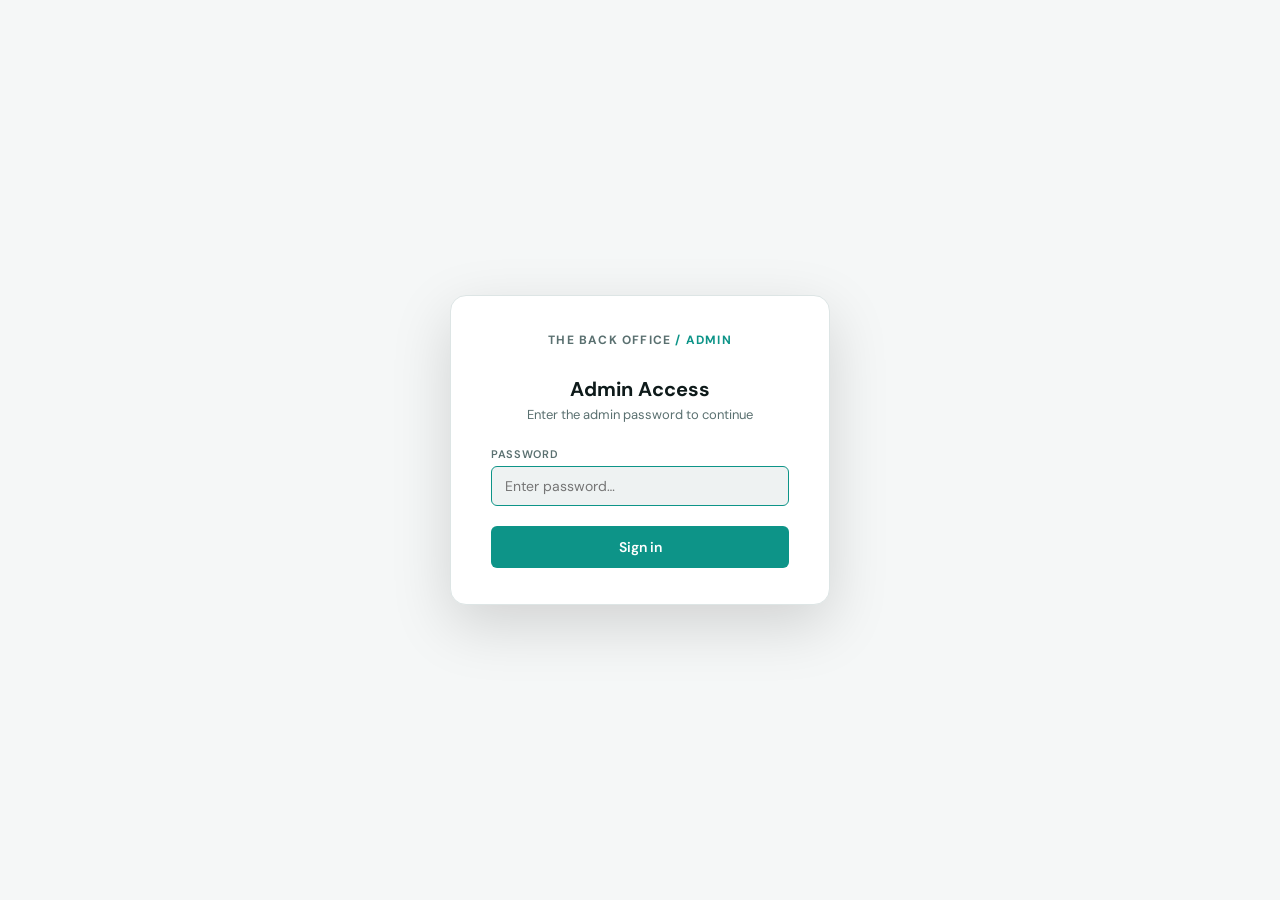
==== commit 64ab931d: "Add files via upload" ====
--- a/admin.html
+++ b/admin.html
@@ -6,272 +6,7 @@
 <title>The Back Office — Admin</title>
 <script>/* Prevent dark mode FOUC — runs before CSS loads */(function(){var t=localStorage.getItem('tt_theme');if(t)document.documentElement.setAttribute('data-theme',t);})();</script>
 <link href="https://fonts.googleapis.com/css2?family=DM+Sans:wght@300;400;500;600&display=swap" rel="stylesheet">
-<style>
-*, *::before, *::after { box-sizing: border-box; margin: 0; padding: 0; }
-
-:root {
-  --bg: #f5f7f7;
-  /* Position colour system — keep in sync with manager.html */
-  --pos-trainee-bg: #a7ffdb; --pos-trainee-color: #007a4d; --pos-trainee-border: #00c97a;
-  --pos-solo-bg: #ffe0a0; --pos-solo-color: #b85c00; --pos-solo-border: #f08000;
-  --pos-leader-bg: #b3d4ff; --pos-leader-color: #1140cc; --pos-leader-border: #1d50ff;
-  --pos-core-bg: #d4b8ff; --pos-core-color: #5b1fd6; --pos-core-border: #6e2ff0;
-  --pos-junior-bg: #ffb8cc; --pos-junior-color: #c4002e; --pos-junior-border: #f0004d;
-  --surface: #ffffff;
-  --surface2: #eef2f2;
-  --border: #dde5e5;
-  --border2: #c8d5d5;
-  --text: #0e1a1a;
-  --muted: #5a7070;
-  --accent: #0d9488;
-  --accent-dark: #0f766e;
-  --accent-soft: rgba(13,148,136,0.08);
-  --accent-border: rgba(13,148,136,0.25);
-  --danger: #dc2626;
-  --danger-soft: rgba(220,38,38,0.08);
-  --success: #059669;
-  --success-soft: rgba(5,150,105,0.08);
-  --warning: #d97706;
-  --warning-soft: rgba(217,119,6,0.08);
-  --shadow: 0 1px 3px rgba(0,0,0,0.06), 0 1px 2px rgba(0,0,0,0.04);
-  --shadow-md: 0 4px 12px rgba(0,0,0,0.08);
-  --font: 'DM Sans', sans-serif;
-  --radius: 10px;
-  --radius-sm: 6px;
-}
-
-[data-theme="dark"] {
-  --bg: #0a1212;
-  --surface: #111c1c;
-  --surface2: #172222;
-  --border: #1e2e2e;
-  --border2: #2a3e3e;
-  --text: #e8f0f0;
-  --muted: #6b9090;
-  --accent: #14b8a6;
-  --accent-dark: #0d9488;
-  --accent-soft: rgba(20,184,166,0.1);
-  --accent-border: rgba(20,184,166,0.3);
-  --danger: #f87171;
-  --danger-soft: rgba(248,113,113,0.1);
-  --success: #34d399;
-  --success-soft: rgba(52,211,153,0.1);
-  --warning: #fbbf24;
-  --warning-soft: rgba(251,191,36,0.1);
-  --shadow: 0 1px 3px rgba(0,0,0,0.35);
-  --shadow-md: 0 4px 16px rgba(0,0,0,0.45);
-}
-
-body { background: var(--bg); color: var(--text); font-family: var(--font); min-height: 100vh; font-size: 14px; transition: background 0.2s, color 0.2s; }
-
-header { border-bottom: 1px solid var(--border); padding: 0 28px; display: flex; align-items: center; justify-content: space-between; background: var(--surface); height: 56px; box-shadow: var(--shadow); position: sticky; top: 0; z-index: 100; }
-.logo { font-size: 13px; font-weight: 700; color: var(--muted); letter-spacing: 0.06em; text-transform: uppercase; }
-.logo span { color: var(--accent); }
-.header-right { display: flex; align-items: center; gap: 10px; }
-.week-nav { display: flex; align-items: center; background: var(--surface2); border: 1px solid var(--border); border-radius: 8px; overflow: hidden; }
-.nav-btn { background: none; border: none; color: var(--muted); cursor: pointer; padding: 6px 12px; font-size: 16px; line-height: 1; transition: all 0.15s; }
-.nav-btn:hover:not(:disabled) { color: var(--text); background: var(--border); }
-.nav-btn:disabled { opacity: 0.25; cursor: default; }
-.week-label { font-size: 12px; font-weight: 500; color: var(--text); padding: 0 10px; min-width: 210px; text-align: center; }
-.icon-btn { background: none; border: 1px solid var(--border2); color: var(--muted); font-family: var(--font); font-size: 12px; font-weight: 500; padding: 6px 12px; border-radius: var(--radius-sm); cursor: pointer; transition: all 0.15s; }
-.icon-btn:hover { color: var(--text); border-color: var(--border2); background: var(--surface2); }
-.theme-btn { background: none; border: 1px solid var(--border2); color: var(--muted); cursor: pointer; padding: 5px 10px; border-radius: var(--radius-sm); font-size: 13px; transition: all 0.15s; }
-.theme-btn:hover { border-color: var(--accent); color: var(--accent); }
-
-main { padding: 24px 28px; }
-
-.tabs { display: flex; border-bottom: 1px solid var(--border); margin-bottom: 24px; gap: 2px; }
-.tab-btn { background: none; border: none; border-bottom: 2px solid transparent; color: var(--muted); font-family: var(--font); font-size: 13px; font-weight: 500; padding: 10px 16px; cursor: pointer; margin-bottom: -1px; transition: color 0.15s; }
-.tab-btn.active { color: var(--accent); border-bottom-color: var(--accent); }
-.tab-btn:hover:not(.active) { color: var(--text); }
-.tab-panel { display: none; }
-.tab-panel.active { display: block; }
-
-.stats-bar { display: grid; grid-template-columns: repeat(4,1fr); gap: 12px; margin-bottom: 24px; }
-.stat-card { background: var(--surface); border: 1px solid var(--border); border-radius: var(--radius); padding: 16px 18px; box-shadow: var(--shadow); }
-.stat-lbl { font-size: 11px; font-weight: 600; color: var(--muted); letter-spacing: 0.06em; text-transform: uppercase; margin-bottom: 6px; }
-.stat-val { font-size: 24px; font-weight: 600; color: var(--text); letter-spacing: -0.02em; }
-.stat-sub { font-size: 12px; color: var(--muted); margin-top: 2px; }
-
-.sec-hdr { display: flex; align-items: center; justify-content: space-between; margin-bottom: 14px; }
-.sec-lbl { font-size: 11px; font-weight: 600; color: var(--muted); letter-spacing: 0.08em; text-transform: uppercase; }
-
-.teams-grid { display: grid; grid-template-columns: repeat(auto-fill, minmax(290px,1fr)); gap: 14px; }
-.team-card { background: var(--surface); border: 1px solid var(--border); border-radius: var(--radius); box-shadow: var(--shadow); overflow: hidden; transition: border-color 0.15s, box-shadow 0.15s; }
-.team-card:hover { border-color: var(--border2); box-shadow: var(--shadow-md); }
-.team-card.no-sub { opacity: 0.55; }
-.card-head { padding: 14px 16px 12px; border-bottom: 1px solid var(--border); display: flex; align-items: center; justify-content: space-between; gap: 10px; }
-.card-head-left { display: flex; align-items: center; gap: 10px; }
-.mgr-avatar { width: 36px; height: 36px; border-radius: 8px; object-fit: cover; flex-shrink: 0; }
-.mgr-avatar-init { width: 36px; height: 36px; border-radius: 8px; background: linear-gradient(135deg, var(--accent-dark), var(--accent)); display: flex; align-items: center; justify-content: center; font-size: 14px; font-weight: 700; color: #fff; flex-shrink: 0; }
-.mgr-name { font-weight: 600; font-size: 14px; text-transform: capitalize; }
-.mgr-meta { font-size: 12px; color: var(--muted); margin-top: 2px; }
-.open-link { font-size: 11px; font-weight: 500; color: var(--accent); background: var(--accent-soft); border: 1px solid var(--accent-border); padding: 4px 10px; border-radius: 20px; text-decoration: none; transition: opacity 0.15s; white-space: nowrap; flex-shrink: 0; }
-.open-link:hover { opacity: 0.7; }
-.card-members { padding: 8px 16px; }
-.mem-row { display: flex; align-items: center; justify-content: space-between; padding: 6px 0; border-bottom: 1px solid var(--border); gap: 8px; }
-.mem-row:last-child { border-bottom: none; }
-.mem-left { display: flex; flex-direction: column; min-width: 0; }
-.mem-name { font-size: 13px; font-weight: 500; white-space: nowrap; overflow: hidden; text-overflow: ellipsis; }
-.mem-email { font-size: 11px; color: var(--muted); white-space: nowrap; overflow: hidden; text-overflow: ellipsis; }
-.mem-right { display: flex; align-items: center; gap: 6px; flex-shrink: 0; }
-.pos-tag { font-size: 11px; font-weight: 500; padding: 2px 8px; border-radius: 20px; white-space: nowrap; }
-/* Position colours — shared with manager.html via CSS variables */
-.pos-Trainee { color: var(--pos-trainee-color, #007a4d); background: var(--pos-trainee-bg, #a7ffdb); border: 1px solid var(--pos-trainee-border, #00c97a); }
-.pos-Solo { color: var(--pos-solo-color, #b85c00); background: var(--pos-solo-bg, #ffe0a0); border: 1px solid var(--pos-solo-border, #f08000); }
-.pos-Leader { color: var(--pos-leader-color, #1140cc); background: var(--pos-leader-bg, #b3d4ff); border: 1px solid var(--pos-leader-border, #1d50ff); }
-.pos-Core { color: var(--pos-core-color, #5b1fd6); background: var(--pos-core-bg, #d4b8ff); border: 1px solid var(--pos-core-border, #6e2ff0); }
-.pos-Junior { color: var(--pos-junior-color, #c4002e); background: var(--pos-junior-bg, #ffb8cc); border: 1px solid var(--pos-junior-border, #f0004d); }
-.leaver-tag { font-size: 10px; font-weight: 600; color: var(--warning); background: var(--warning-soft); border: 1px solid rgba(217,119,6,0.2); padding: 2px 6px; border-radius: 20px; }
-.no-data { background: var(--surface); border: 1px dashed var(--border2); border-radius: var(--radius); padding: 48px; text-align: center; color: var(--muted); font-size: 14px; line-height: 1.7; }
-.no-data strong { color: var(--text); display: block; font-size: 16px; margin-bottom: 6px; font-weight: 500; }
-
-.table-wrap { background: var(--surface); border: 1px solid var(--border); border-radius: var(--radius); overflow: hidden; box-shadow: var(--shadow); }
-table { width: 100%; border-collapse: collapse; font-size: 13px; }
-thead { background: var(--surface2); border-bottom: 1px solid var(--border); }
-th { font-size: 11px; font-weight: 600; color: var(--muted); letter-spacing: 0.06em; text-transform: uppercase; padding: 10px 18px; text-align: left; }
-td { padding: 10px 18px; border-bottom: 1px solid var(--border); color: var(--text); }
-tr:last-child td { border-bottom: none; }
-tbody tr:hover td { background: var(--surface2); }
-.badge { font-size: 11px; font-weight: 500; padding: 3px 8px; border-radius: 20px; }
-.badge-active { color: var(--success); background: var(--success-soft); border: 1px solid rgba(5,150,105,0.2); }
-.badge-leaver { color: var(--warning); background: var(--warning-soft); border: 1px solid rgba(217,119,6,0.2); }
-
-.search-input { background: var(--surface); border: 1px solid var(--border); color: var(--text); font-family: var(--font); font-size: 13px; padding: 7px 12px; border-radius: var(--radius-sm); width: 220px; outline: none; transition: border-color 0.15s; }
-.search-input:focus { border-color: var(--accent); }
-.search-input::placeholder { color: var(--muted); }
-
-.setup-card { background: var(--surface); border: 1px solid var(--border); border-radius: var(--radius); padding: 22px 24px; margin-bottom: 16px; box-shadow: var(--shadow); }
-.setup-card h3 { font-size: 15px; font-weight: 600; margin-bottom: 6px; }
-.setup-card p { font-size: 13px; color: var(--muted); margin-bottom: 14px; line-height: 1.6; }
-.setup-card code { font-family: monospace; font-size: 12px; background: var(--surface2); padding: 2px 6px; border-radius: 4px; color: var(--accent); }
-.steps { display: flex; flex-direction: column; gap: 8px; counter-reset: steps; margin: 10px 0 16px; }
-.step { display: flex; gap: 12px; align-items: flex-start; font-size: 13px; color: var(--muted); line-height: 1.5; }
-.step::before { counter-increment: steps; content: counter(steps); min-width: 22px; height: 22px; background: var(--accent-soft); color: var(--accent); border-radius: 50%; display: flex; align-items: center; justify-content: center; font-size: 11px; font-weight: 600; flex-shrink: 0; margin-top: 1px; }
-.step strong { color: var(--text); }
-.url-row { display: flex; gap: 8px; }
-.url-row input { flex: 1; background: var(--surface2); border: 1px solid var(--border); color: var(--text); font-family: monospace; font-size: 12px; padding: 9px 13px; border-radius: var(--radius-sm); outline: none; transition: border-color 0.15s; }
-.url-row input:focus { border-color: var(--accent); }
-.url-row input::placeholder { color: var(--muted); }
-.save-btn { background: var(--accent); border: none; color: #fff; font-family: var(--font); font-size: 13px; font-weight: 500; padding: 9px 18px; border-radius: var(--radius-sm); cursor: pointer; transition: opacity 0.15s; white-space: nowrap; }
-.save-btn:hover { opacity: 0.85; }
-.copy-btn { font-family: var(--font); font-size: 12px; font-weight: 500; padding: 7px 12px; border-radius: var(--radius-sm); cursor: pointer; border: 1px solid var(--border2); background: none; color: var(--muted); transition: all 0.15s; white-space: nowrap; }
-.copy-btn:hover { color: var(--text); background: var(--surface2); }
-pre { background: var(--surface2); border: 1px solid var(--border); border-radius: var(--radius-sm); padding: 14px 16px; font-family: monospace; font-size: 11px; color: var(--muted); overflow-x: auto; line-height: 1.6; white-space: pre; }
-.link-list { display: flex; flex-direction: column; gap: 8px; }
-.open-btn { font-size: 12px; font-weight: 500; padding: 7px 11px; border-radius: var(--radius-sm); cursor: pointer; background: var(--accent-soft); color: var(--accent); border: 1px solid var(--accent-border); text-decoration: none; transition: opacity 0.15s; white-space: nowrap; }
-.open-btn:hover { opacity: 0.75; }
-.del-btn { background: none; border: 1px solid var(--border2); color: var(--muted); font-size: 13px; padding: 6px 10px; border-radius: var(--radius-sm); cursor: pointer; transition: all 0.15s; }
-.del-btn:hover { color: var(--danger); border-color: var(--danger); background: var(--danger-soft); }
-.add-row { display: flex; gap: 8px; margin-top: 12px; }
-.add-input { flex: 1; background: var(--surface2); border: 1px solid var(--border); color: var(--text); font-family: var(--font); font-size: 13px; padding: 9px 13px; border-radius: var(--radius-sm); outline: none; transition: border-color 0.15s; }
-.add-input:focus { border-color: var(--accent); }
-.add-input::placeholder { color: var(--muted); }
-.add-btn { background: var(--accent); border: none; color: #fff; font-family: var(--font); font-size: 13px; font-weight: 500; padding: 9px 18px; border-radius: var(--radius-sm); cursor: pointer; transition: opacity 0.15s; white-space: nowrap; }
-.add-btn:hover { opacity: 0.85; }
-
-.spinner { display: inline-block; width: 12px; height: 12px; border: 2px solid var(--accent-soft); border-top-color: var(--accent); border-radius: 50%; animation: spin 0.7s linear infinite; vertical-align: middle; margin-right: 6px; }
-.cal-swatch{width:26px;height:26px;border-radius:50%;cursor:pointer;border:3px solid transparent;transition:all .15s;flex-shrink:0;}
-.cal-swatch.selected{border-color:var(--text);transform:scale(1.12);}
-@keyframes spin { to { transform: rotate(360deg); } }
-.loading-state { text-align: center; padding: 48px; color: var(--muted); font-size: 13px; }
-
-.now-badge { font-size: 10px; font-weight: 600; background: var(--warning-soft); color: var(--warning); border: 1px solid rgba(217,119,6,0.2); padding: 2px 6px; border-radius: 20px; margin-left: 6px; vertical-align: middle; }
-
-/* ── Submission history chart ── */
-.chart-card { background:var(--surface); border:1px solid var(--border); border-radius:var(--radius); padding:16px 18px; box-shadow:var(--shadow); margin-bottom:16px; }
-.chart-hdr { display:flex; align-items:center; justify-content:space-between; margin-bottom:12px; }
-.chart-title { font-size:11px; font-weight:600; color:var(--muted); letter-spacing:.07em; text-transform:uppercase; }
-.chart-svg { width:100%; overflow:visible; }
-
-/* ── Submission status panel ── */
-.submit-status-panel { display:flex; gap:8px; flex-wrap:wrap; margin-bottom:18px; align-items:center; }
-.submit-pill { display:inline-flex; align-items:center; gap:6px; font-size:12px; font-weight:500; padding:5px 11px; border-radius:20px; border:1px solid transparent; }
-.submit-pill-done { color:var(--success); background:var(--success-soft); border-color:rgba(22,163,74,.2); }
-.submit-pill-missing { color:var(--danger); background:var(--danger-soft); border-color:rgba(220,38,38,.2); }
-.submit-status-lbl { font-size:11px; font-weight:600; color:var(--muted); letter-spacing:.07em; text-transform:uppercase; margin-right:4px; }
-
-/* ── Dynamic render utility classes ── */
-.dyn-row { background: var(--surface2); border: 1px solid var(--border); border-radius: 8px; padding: 10px 14px; display: flex; align-items: center; gap: 10px; }
-.dyn-row-col { flex-direction: column; align-items: flex-start; }
-.dyn-title { font-size: 13px; font-weight: 500; }
-.dyn-meta { font-size: 11px; color: var(--muted); }
-.dyn-badge { font-size: 11px; font-weight: 600; color: var(--accent); background: var(--accent-soft); border: 1px solid var(--accent-border); padding: 3px 8px; border-radius: 20px; white-space: nowrap; }
-.dyn-muted-btn { background: none; border: none; color: var(--muted); cursor: pointer; font-size: 18px; padding: 0 4px; line-height: 1; flex-shrink: 0; transition: color 0.15s; }
-.dyn-muted-btn:hover { color: var(--danger); }
-.dyn-unread-dot { font-size: 11px; font-weight: 600; color: var(--warning); }
-.dyn-read-dot { font-size: 11px; font-weight: 600; color: var(--success); }
-.dyn-mgr-label { font-size: 12px; font-weight: 700; color: var(--accent); text-transform: capitalize; }
-
-/* ── Admin Login ── */
-.admin-login-wrap { position:fixed; inset:0; background:var(--bg); display:flex; align-items:center; justify-content:center; z-index:2000; }
-.admin-login-box { background:var(--surface); border:1px solid var(--border); border-radius:16px; padding:36px 40px; width:100%; max-width:380px; box-shadow:0 20px 60px rgba(0,0,0,0.15); }
-.admin-login-logo { font-size:12px; font-weight:700; color:var(--muted); letter-spacing:.1em; text-transform:uppercase; margin-bottom:28px; text-align:center; }
-.admin-login-logo span { color:var(--accent); }
-.admin-login-title { font-size:20px; font-weight:700; color:var(--text); margin-bottom:4px; text-align:center; }
-.admin-login-sub { font-size:13px; color:var(--muted); margin-bottom:24px; text-align:center; }
-.admin-login-field { display:flex; flex-direction:column; gap:5px; margin-bottom:14px; }
-.admin-login-lbl { font-size:11px; font-weight:600; color:var(--muted); letter-spacing:.06em; text-transform:uppercase; }
-.admin-login-input { border:1px solid var(--border2); background:var(--surface2); color:var(--text); font-family:var(--font); font-size:14px; padding:10px 13px; border-radius:var(--radius-sm); outline:none; width:100%; transition:border-color .15s; }
-.admin-login-input:focus { border-color:var(--accent); }
-.admin-login-btn { width:100%; background:var(--accent); border:none; color:#fff; font-family:var(--font); font-size:14px; font-weight:600; padding:12px; border-radius:var(--radius-sm); cursor:pointer; transition:opacity .15s; margin-top:6px; }
-.admin-login-btn:hover { opacity:.88; }
-.admin-login-err { font-size:12px; color:var(--danger); background:var(--danger-soft); border:1px solid rgba(220,38,38,.2); padding:8px 12px; border-radius:var(--radius-sm); margin-top:10px; display:none; text-align:center; }
-.admin-login-err.show { display:block; }
-#admin-main-wrap { display:none; }
-
-.toast { position: fixed; bottom: 28px; left: 50%; transform: translateX(-50%) translateY(12px); font-size: 13px; font-weight: 500; padding: 10px 22px; border-radius: 24px; opacity: 0; transition: all 0.25s; pointer-events: none; white-space: nowrap; z-index: 999; }
-.toast.success { background: var(--success); color: #fff; }
-.toast.error { background: var(--danger); color: #fff; }
-.toast.show { opacity: 1; transform: translateX(-50%) translateY(0); }
-
-/* Recurrence badge */
-.recur-tag { font-size: 10px; font-weight: 600; color: var(--accent); background: var(--accent-soft); border: 1px solid var(--accent-border); padding: 2px 7px; border-radius: 20px; margin-left: 6px; }
-
-/* Profile pic uploader */
-.pic-upload-zone { border: 2px dashed var(--border2); border-radius: var(--radius); padding: 20px; text-align: center; cursor: pointer; transition: border-color 0.15s, background 0.15s; }
-.pic-upload-zone:hover { border-color: var(--accent); background: var(--accent-soft); }
-.pic-preview { width: 64px; height: 64px; border-radius: 12px; object-fit: cover; border: 2px solid var(--border); }
-
-/* Event list edit */
-.event-item { background: var(--surface2); border: 1px solid var(--border); border-radius: 8px; padding: 12px 14px; display: flex; align-items: flex-start; gap: 10px; }
-.event-item-body { flex: 1; min-width: 0; }
-.event-item-title { font-size: 13px; font-weight: 600; }
-.event-item-meta { font-size: 11px; color: var(--muted); margin-top: 3px; }
-.event-item-actions { display: flex; gap: 6px; flex-shrink: 0; }
-.edit-btn { background: none; border: 1px solid var(--border2); color: var(--muted); font-size: 11px; font-weight: 500; padding: 4px 10px; border-radius: var(--radius-sm); cursor: pointer; transition: all 0.15s; font-family: var(--font); }
-.edit-btn:hover { color: var(--accent); border-color: var(--accent); background: var(--accent-soft); }
-
-/* Review viewer */
-.review-card { background: var(--surface); border: 1px solid var(--border); border-radius: var(--radius); padding: 16px 18px; margin-bottom: 10px; box-shadow: var(--shadow); cursor: pointer; transition: border-color 0.15s; }
-.review-card:hover { border-color: var(--accent-border); }
-.review-card-head { display: flex; align-items: center; justify-content: space-between; }
-.review-card-title { font-size: 13px; font-weight: 600; }
-.review-card-meta { font-size: 11px; color: var(--muted); margin-top: 3px; }
-.review-body { margin-top: 14px; border-top: 1px solid var(--border); padding-top: 14px; display: none; font-size: 13px; line-height: 1.7; }
-.review-body.open { display: block; }
-.review-section { margin-bottom: 14px; }
-.review-section-lbl { font-size: 11px; font-weight: 600; color: var(--muted); letter-spacing: 0.06em; text-transform: uppercase; margin-bottom: 4px; }
-
-/* Modal overlay */
-.modal-overlay { position: fixed; inset: 0; background: rgba(0,0,0,0.5); z-index: 500; display: flex; align-items: center; justify-content: center; padding: 20px; opacity: 0; pointer-events: none; transition: opacity 0.2s; }
-.modal-overlay.open { opacity: 1; pointer-events: all; }
-.modal { background: var(--surface); border: 1px solid var(--border); border-radius: 14px; padding: 24px; width: 100%; max-width: 520px; box-shadow: 0 20px 60px rgba(0,0,0,0.2); }
-.modal h3 { font-size: 16px; font-weight: 600; margin-bottom: 16px; }
-.modal-btns { display: flex; gap: 8px; justify-content: flex-end; margin-top: 18px; }
-.modal-cancel { background: none; border: 1px solid var(--border2); color: var(--muted); font-family: var(--font); font-size: 13px; padding: 8px 16px; border-radius: var(--radius-sm); cursor: pointer; }
-.modal-save { background: var(--accent); border: none; color: #fff; font-family: var(--font); font-size: 13px; font-weight: 500; padding: 8px 16px; border-radius: var(--radius-sm); cursor: pointer; }
-
-.form-row { margin-bottom: 12px; }
-.form-lbl { font-size: 11px; font-weight: 600; color: var(--muted); letter-spacing: 0.06em; text-transform: uppercase; margin-bottom: 5px; display: block; }
-.form-input { background: var(--surface2); border: 1px solid var(--border); color: var(--text); font-family: var(--font); font-size: 13px; padding: 8px 12px; border-radius: var(--radius-sm); width: 100%; outline: none; transition: border-color 0.15s; }
-.form-input:focus { border-color: var(--accent); }
-.form-input::placeholder { color: var(--muted); }
-select.form-input { cursor: pointer; }
-
-/* Dark mode: CSS variables handle this automatically via :root overrides in manager.html */
-/* No separate dark overrides needed — variables cascade correctly */
-</style>
+<link rel="stylesheet" href="admin.css">
 </head>
 <body>
 
@@ -906,2444 +641,6 @@
   </div>
 </div>
 
-<script>
-// ── Apps Script source ─────────────────────────────────
-const APPS_SCRIPT_VERSION = '2.6.0';
-const APPS_SCRIPT = `// The Back Office — Google Apps Script v${APPS_SCRIPT_VERSION}
-// Extensions > Apps Script > paste > Deploy as Web App (Anyone)
-
-const SS = SpreadsheetApp.getActiveSpreadsheet();
-
-// ⚠️ TOKEN_SECRET must be set in Apps Script Project Settings → Script Properties
-// Key: TOKEN_SECRET  Value: a long random string (e.g. 32+ random chars)
-// NEVER hardcode a real secret here — this file is embedded in admin.html source.
-function getTokenSecret() {
-  try {
-    const secret = PropertiesService.getScriptProperties().getProperty('TOKEN_SECRET');
-    if (secret) return secret;
-  } catch(e) {}
-  // Fallback for first-time setup only — change this in Script Properties immediately
-  return 'TBO_SET_TOKEN_SECRET_IN_SCRIPT_PROPERTIES';
-}
-const TOKEN_TTL_MS = 8 * 60 * 60 * 1000;
-
-function getOrCreate(name, headers) {
-  let sh = SS.getSheetByName(name);
-  if (!sh) { sh = SS.insertSheet(name); sh.appendRow(headers); return sh; }
-  const existing = sh.getRange(1,1,1,Math.max(sh.getLastColumn(),1)).getValues()[0];
-  for (let i = existing.length; i < headers.length; i++) { sh.getRange(1,i+1).setValue(headers[i]); }
-  return sh;
-}
-function safeDate(val) { if (val instanceof Date) { return Utilities.formatDate(val, Session.getScriptTimeZone(), 'yyyy-MM-dd'); } return String(val||''); }
-function makeToken(role) { const expires=Date.now()+TOKEN_TTL_MS; const payload=role+':'+expires; const sig=Utilities.computeHmacSha256Signature(payload,getTokenSecret()); const sigHex=sig.map(b=>('0'+(b&0xff).toString(16)).slice(-2)).join(''); return payload+':'+sigHex; }
-function verifyToken(token,requiredRole) { try { const parts=token.split(':'); if(parts.length!==3)return false; const role=parts[0],expires=parseInt(parts[1],10),sigHex=parts[2]; if(role!==requiredRole)return false; if(Date.now()>expires)return false; const payload=role+':'+expires; const expected=Utilities.computeHmacSha256Signature(payload,getTokenSecret()); const expectedHex=expected.map(b=>('0'+(b&0xff).toString(16)).slice(-2)).join(''); return sigHex===expectedHex; } catch(e){return false;} }
-function getPicFolder() { const folderName='BackOffice_ProfilePics'; const folders=DriveApp.getFoldersByName(folderName); if(folders.hasNext())return folders.next(); const folder=DriveApp.createFolder(folderName); folder.setSharing(DriveApp.Access.ANYONE_WITH_LINK,DriveApp.Permission.VIEW); return folder; }
-
-function hashPassword(pw) { var salt=Utilities.getUuid(); var hash=Utilities.computeDigest(Utilities.DigestAlgorithm.SHA_256,salt+pw); var hex=hash.map(function(b){return ('0'+(b&0xff).toString(16)).slice(-2);}).join(''); return salt+':'+hex; }
-function verifyPassword(pw,stored) { if(!stored)return false; if(stored.indexOf(':')===-1)return stored===pw; var parts=stored.split(':'); var salt=parts[0],storedHex=parts[1]; var hash=Utilities.computeDigest(Utilities.DigestAlgorithm.SHA_256,salt+pw); var hex=hash.map(function(b){return ('0'+(b&0xff).toString(16)).slice(-2);}).join(''); return hex===storedHex; }
-
-function doPost(e) {
-  const data = JSON.parse(e.postData.contents);
-  // ── Rate limiting ─────────────────────────────────────
-  // Allow max 60 requests per manager/IP per minute for write actions
-  // Login attempts are stricter: max 10 per IP per 15 minutes
-  const cache = CacheService.getScriptCache();
-  // For login actions use a stable key; e.parameter is not available for POST
-  var clientKey = data.manager || data.action || 'anon';
-  const isLoginAction = data.action === 'adminLogin' || data.action === 'checkPassword';
-  const rateCacheKey = (isLoginAction ? 'rl_login_' : 'rl_') + clientKey;
-  const rateLimit = isLoginAction ? 10 : 60;
-  const rateTtl = isLoginAction ? 900 : 60;
-  const current = parseInt(cache.get(rateCacheKey) || '0', 10);
-  if (current >= rateLimit) {
-    return ContentService.createTextOutput(JSON.stringify({ok:false,error:'Too many requests. Please wait before trying again.'})).setMimeType(ContentService.MimeType.JSON);
-  }
-  cache.put(rateCacheKey, String(current + 1), rateTtl);
-  // ─────────────────────────────────────────────────────
-  let result = {};
-
-  if (data.action === 'adminLogin') {
-    const sh=getOrCreate('settings',['key','value','updatedAt']); const rows=sh.getDataRange().getValues().slice(1); const row=rows.find(r=>r[0]==='adminPassword'); const storedPw=row?String(row[1]):'';
-    if (!storedPw) { const hashed=hashPassword(data.password); const nr=sh.getDataRange().getValues(); let f=false; for(let i=1;i<nr.length;i++){if(nr[i][0]==='adminPassword'){sh.getRange(i+1,2,1,2).setValues([[hashed,new Date().toISOString()]]);f=true;break;}} if(!f)sh.appendRow(['adminPassword',hashed,new Date().toISOString()]); result={ok:true,token:makeToken('admin'),firstSetup:true};
-    } else if (verifyPassword(data.password,storedPw)) { if(storedPw.indexOf(':')===-1){const hashed=hashPassword(data.password);const nr=sh.getDataRange().getValues();for(let i=1;i<nr.length;i++){if(nr[i][0]==='adminPassword'){sh.getRange(i+1,2,1,2).setValues([[hashed,new Date().toISOString()]]);break;}}} result={ok:true,token:makeToken('admin')};
-    } else { result={ok:false,error:'Incorrect password.'}; }
-
-  } else if (data.action === 'setAdminPassword') {
-    if (!verifyToken(data.token||'','admin')) return ContentService.createTextOutput(JSON.stringify({ok:false,error:'Unauthorised'})).setMimeType(ContentService.MimeType.JSON);
-    const sh=getOrCreate('settings',['key','value','updatedAt']); const hashed=hashPassword(data.newPassword); const rows=sh.getDataRange().getValues(); let f=false; for(let i=1;i<rows.length;i++){if(rows[i][0]==='adminPassword'){sh.getRange(i+1,2,1,2).setValues([[hashed,new Date().toISOString()]]);f=true;break;}} if(!f)sh.appendRow(['adminPassword',hashed,new Date().toISOString()]); result={ok:true};
-
-  } else if (data.action === 'checkPassword') {
-    const mh=getOrCreate('managers',['name','password']); const rows=mh.getDataRange().getValues().slice(1); const row=rows.find(r=>r[0]===data.manager);
-    if (!row) { result={ok:false,error:'Manager not found.'};
-    } else { const sp=row.length>1?String(row[1]).trim():''; if(!sp){result={ok:false,noPassword:true,error:'No password set — contact your admin.'};} else if(verifyPassword(data.password,sp)){if(sp.indexOf(':')===-1){const hashed=hashPassword(data.password);const allRows=mh.getDataRange().getValues();for(let i=1;i<allRows.length;i++){if(allRows[i][0]===data.manager){mh.getRange(i+1,2).setValue(hashed);break;}}} result={ok:true,token:makeToken('mgr:'+data.manager)};} else{result={ok:false,error:'Incorrect password.'};} }
-
-  } else if (data.action === 'checkToken') {
-    result={ok: verifyToken(data.token||'','mgr:'+data.manager)};
-
-  } else if (data.action === 'submit') {
-    const sh=getOrCreate('submissions',['timestamp','manager','week','name','email','position','leaver']); const rows=sh.getDataRange().getValues();
-    for(let i=rows.length-1;i>=1;i--){if(rows[i][1]===data.manager&&rows[i][2]===data.week)sh.deleteRow(i+1);}
-    const ts=new Date().toISOString(); data.rows.forEach(r=>sh.appendRow([ts,data.manager,data.week,r.name,r.email||'',r.position||'',r.leaver?'yes':'no']));
-    const ph=getOrCreate('people',['name','email','manager','firstSeen']); const pRows=ph.getDataRange().getValues();
-    data.rows.forEach(r=>{if(!pRows.some(p=>p[0].toLowerCase()===r.name.toLowerCase()&&p[2]===data.manager))ph.appendRow([r.name,r.email||'',data.manager,data.week]);}); result={ok:true};
-
-  } else if (data.action === 'getSubmission') {
-    const sh=getOrCreate('submissions',['timestamp','manager','week','name','email','position','leaver']); const ah=getOrCreate('acks',['manager','week','ackedAt']);
-    result.rows=sh.getDataRange().getValues().slice(1).filter(r=>r[1]===data.manager&&r[2]===data.week).map(r=>({name:r[3],email:r[4],position:r[5],leaver:r[6]==='yes'}));
-    result.acked=ah.getDataRange().getValues().slice(1).some(r=>r[0]===data.manager&&r[1]===data.week);
-
-  } else if (data.action === 'getRoster') {
-    const rh=getOrCreate('roster',['id','manager','name','email','position','leader','notes','flag','leaver','addedOn','updatedAt','managerNotes']);
-    result.roster=rh.getDataRange().getValues().slice(1).filter(r=>r[1]===data.manager).map(r=>({id:r[0],name:r[2],email:r[3],position:r[4],leader:r[5],notes:r[6],flag:r[7],leaver:r[8]==='yes',addedOn:r[9],managerNotes:(()=>{try{return r[11]?JSON.parse(r[11]):[];}catch(e){return[];}})()}));
-
-  } else if (data.action === 'saveRep') {
-    const rh=getOrCreate('roster',['id','manager','name','email','position','leader','notes','flag','leaver','addedOn','updatedAt','managerNotes']); const r=data.rep;
-    const mnJson=r.managerNotes&&r.managerNotes.length?JSON.stringify(r.managerNotes):'';
-    const row=[r.id,data.manager,r.name||'',r.email||'',r.position||'',r.leader||'',r.notes||'',r.flag||'',r.leaver?'yes':'no',r.addedOn||'',new Date().toISOString(),mnJson];
-    const rows=rh.getDataRange().getValues(); let f=false; for(let i=1;i<rows.length;i++){if(rows[i][0]===r.id&&rows[i][1]===data.manager){rh.getRange(i+1,1,1,row.length).setValues([row]);f=true;break;}} if(!f)rh.appendRow(row); result={ok:true};
-
-  } else if (data.action === 'getAllData') {
-    const sh=getOrCreate('submissions',['timestamp','manager','week','name','email','position','leaver']);
-    const ph=getOrCreate('people',['name','email','manager','firstSeen']); const mh=getOrCreate('managers',['name','password']);
-    const rh=getOrCreate('roster',['id','manager','name','email','position','leader','notes','flag','leaver','addedOn','updatedAt','managerNotes']);
-    const mgrRows=mh.getDataRange().getValues().slice(1);
-    result={
-      subs:sh.getDataRange().getValues().slice(1).map(r=>({manager:r[1],week:r[2],name:r[3],email:r[4],position:r[5],leaver:r[6]==='yes'})),
-      people:ph.getDataRange().getValues().slice(1).map(r=>({name:r[0],email:r[1],manager:r[2],firstSeen:r[3]})),
-      managers:mgrRows.map(r=>r[0]).filter(Boolean),
-      managerPasswordStatus:mgrRows.reduce((acc,r)=>{if(r[0])acc[r[0]]=!!(String(r[1]||'').trim());return acc;},{}),
-      roster:rh.getDataRange().getValues().slice(1).map(r=>({id:r[0],manager:r[1],name:r[2],email:r[3],position:r[4],leader:r[5],notes:r[6],flag:r[7],leaver:r[8]==='yes',addedOn:r[9],managerNotes:(()=>{try{return r[11]?JSON.parse(r[11]):[];}catch(e){return[];}})()}))
-    };
-
-  } else if (data.action === 'addManager') {
-    if(!data.name||typeof data.name!=='string'||data.name.trim().length<1||data.name.trim().length>40){return ContentService.createTextOutput(JSON.stringify({ok:false,error:'Invalid manager name.'})).setMimeType(ContentService.MimeType.JSON);}
-    const safeName=data.name.trim().toLowerCase().replace(/[^a-z0-9_-]/g,'');
-    if(!safeName){return ContentService.createTextOutput(JSON.stringify({ok:false,error:'Name must contain letters or numbers.'})).setMimeType(ContentService.MimeType.JSON);}
-    const mh=getOrCreate('managers',['name','password']); const existing=mh.getDataRange().getValues().slice(1).map(r=>r[0]);
-    if(!existing.includes(safeName)){mh.appendRow([safeName,'']); writeAuditLog('addManager','admin','Added manager: '+safeName);} result={ok:true};
-
-  } else if (data.action === 'setPassword') {
-    const mh=getOrCreate('managers',['name','password']); const rows=mh.getDataRange().getValues();
-    for(let i=1;i<rows.length;i++){if(rows[i][0]===data.manager){mh.getRange(i+1,2).setValue(hashPassword(data.password));writeAuditLog('setPassword','admin','Password set for: '+data.manager);result={ok:true};break;}}
-
-  } else if (data.action === 'removeManager') {
-    const mh=getOrCreate('managers',['name','password']); const rows=mh.getDataRange().getValues();
-    for(let i=rows.length-1;i>=1;i--){if(rows[i][0]===data.name)mh.deleteRow(i+1);} writeAuditLog('removeManager','admin','Removed manager: '+data.name); result={ok:true};
-
-  } else if (data.action === 'saveMap') {
-    const mh=getOrCreate('maps',['manager','mapData','updatedAt']); const rows=mh.getDataRange().getValues(); let f=false;
-    for(let i=1;i<rows.length;i++){if(rows[i][0]===data.manager){mh.getRange(i+1,2,1,2).setValues([[data.mapData,new Date().toISOString()]]);f=true;break;}} if(!f)mh.appendRow([data.manager,data.mapData,new Date().toISOString()]); result={ok:true};
-
-  } else if (data.action === 'loadMap') {
-    const mh=getOrCreate('maps',['manager','mapData','updatedAt']); const row=mh.getDataRange().getValues().slice(1).find(r=>r[0]===data.manager); result={mapData:row?row[1]:null};
-
-  } else if (data.action === 'saveReport') {
-    if(!data.report||!data.report.url||!data.report.week){return ContentService.createTextOutput(JSON.stringify({ok:false,error:'Report must include url and week.'})).setMimeType(ContentService.MimeType.JSON);}
-    if(!new RegExp('^https?://').test(data.report.url)){return ContentService.createTextOutput(JSON.stringify({ok:false,error:'Report URL must start with http:// or https://'})).setMimeType(ContentService.MimeType.JSON);}
-    const rh=getOrCreate('reports',['id','type','url','campaign','week','managers','uploadedAt','officeWire','mgrTake']); const r=data.report;
-    rh.appendRow([r.id,r.type,r.url,r.campaign||'',String(r.week||''),(r.managers||[]).join(','),r.uploadedAt||'',r.officeWire||'',r.mgrTake||'']); writeAuditLog('saveReport','admin',r.type+': '+(r.campaign||''),' w/c '+String(r.week||'')); result={ok:true};
-
-  } else if (data.action === 'getAllReports') {
-    const rh=getOrCreate('reports',['id','type','url','campaign','week','managers','uploadedAt','officeWire','mgrTake']);
-    result={reports:rh.getDataRange().getValues().slice(1).map(r=>({id:r[0],type:r[1],url:r[2],campaign:r[3],week:safeDate(r[4]),managers:r[5]?String(r[5]).split(','):[],uploadedAt:r[6]||'',officeWire:r[7]!=null?String(r[7]):'',mgrTake:r[8]!=null?String(r[8]):''}))};
-
-  } else if (data.action === 'getReports') {
-    const rh=getOrCreate('reports',['id','type','url','campaign','week','managers','uploadedAt','officeWire','mgrTake']);
-    result={reports:rh.getDataRange().getValues().slice(1).filter(r=>r[5]&&r[5].split(',').map(m=>m.trim()).includes(data.manager)).map(r=>({id:r[0],type:r[1],url:r[2],campaign:r[3],week:safeDate(r[4]),managers:r[5]?String(r[5]).split(','):[],uploadedAt:r[6]||'',officeWire:r[7]!=null?String(r[7]):'',mgrTake:r[8]!=null?String(r[8]):''}))};
-
-  } else if (data.action === 'deleteReport') {
-    const rh=getOrCreate('reports',['id','type','url','campaign','week','managers','uploadedAt']); const rows=rh.getDataRange().getValues();
-    for(let i=rows.length-1;i>=1;i--){if(rows[i][0]===data.id){writeAuditLog('deleteReport','admin','Deleted report id: '+data.id);rh.deleteRow(i+1);break;}} result={ok:true};
-
-  } else if (data.action === 'savePayData') {
-    const ph=getOrCreate('pay_data',['manager','week','officeWire','mgrTake','updatedAt']); const rows=ph.getDataRange().getValues(); let f=false;
-    for(let i=1;i<rows.length;i++){if(rows[i][0]===data.manager&&rows[i][1]===data.week){ph.getRange(i+1,3,1,3).setValues([[data.officeWire||'',data.mgrTake||'',new Date().toISOString()]]);f=true;break;}}
-    if(!f)ph.appendRow([data.manager,String(data.week||''),data.officeWire||'',data.mgrTake||'',new Date().toISOString()]); result={ok:true};
-
-  } else if (data.action === 'getPayData') {
-    const ph=getOrCreate('pay_data',['manager','week','officeWire','mgrTake','updatedAt']);
-    result={payData:ph.getDataRange().getValues().slice(1).filter(r=>r[0]===data.manager).map(r=>({week:safeDate(r[1]),officeWire:r[2]!=null?String(r[2]):'',mgrTake:r[3]!=null?String(r[3]):''}))};
-
-  } else if (data.action === 'ackReport') {
-    const ah=getOrCreate('acks',['manager','week','ackedAt']); const rows=ah.getDataRange().getValues(); let f=false;
-    for(let i=1;i<rows.length;i++){if(rows[i][0]===data.manager&&rows[i][1]===data.week){ah.getRange(i+1,3).setValue(new Date().toISOString());f=true;break;}} if(!f)ah.appendRow([data.manager,data.week,new Date().toISOString()]); result={ok:true};
-
-  } else if (data.action === 'getCalEvents') {
-    const ch=getOrCreate('cal_events',['id','manager','title','date','time','notes','reminder','category','pushedAt','recurring','recurringGroupId','recurringFreq']);
-    const rows=ch.getDataRange().getValues().slice(1).filter(r=>r[1]===data.manager);
-    result={events:rows.map(r=>({id:String(r[0]),manager:r[1],title:r[2],date:safeDate(r[3]),time:r[4]||'',notes:r[5]||'',reminder:r[6]||'',category:r[7]||'personal',pushedAt:r[8]||'',recurring:r[9]==='yes'||r[9]===true,recurringGroupId:r[10]||null,recurringFreq:r[11]||null}))};
-
-  } else if (data.action === 'getAllCalEvents') {
-    const ch=getOrCreate('cal_events',['id','manager','title','date','time','notes','reminder','category','pushedAt','recurring','recurringGroupId','recurringFreq']);
-    result={events:ch.getDataRange().getValues().slice(1).map(r=>({id:String(r[0]),manager:r[1],title:r[2],date:safeDate(r[3]),time:r[4]||'',notes:r[5]||'',reminder:r[6]||'',category:r[7]||'personal',pushedAt:r[8]||'',recurring:r[9]==='yes'||r[9]===true,recurringGroupId:r[10]||null,recurringFreq:r[11]||null}))};
-
-  } else if (data.action === 'saveCalEvents') {
-    const ch=getOrCreate('cal_events',['id','manager','title','date','time','notes','reminder','category','pushedAt','recurring','recurringGroupId','recurringFreq']);
-    const rows=ch.getDataRange().getValues();
-    for(let i=rows.length-1;i>=1;i--){if(rows[i][1]===data.manager)ch.deleteRow(i+1);}
-    (data.events||[]).forEach(ev=>{ch.appendRow([ev.id||('ev'+Date.now()+Math.random().toString(36).slice(2,5)),data.manager,ev.title||'',ev.date||'',ev.time||'',ev.notes||'',ev.reminder||'',ev.category||'personal',ev.pushedAt||new Date().toISOString(),ev.recurring?'yes':'no',ev.recurringGroupId||'',ev.recurringFreq||'']);});
-    result={ok:true};
-
-  } else if (data.action === 'saveCalEvent') {
-    if(!data.event||!data.event.title||!data.event.date){return ContentService.createTextOutput(JSON.stringify({ok:false,error:'Calendar event must include title and date.'})).setMimeType(ContentService.MimeType.JSON);}
-    if(data.event.date&&!new RegExp('^[0-9]{4}-[0-9]{2}-[0-9]{2}$').test(data.event.date)){return ContentService.createTextOutput(JSON.stringify({ok:false,error:'Invalid date format — expected YYYY-MM-DD.'})).setMimeType(ContentService.MimeType.JSON);}
-    const ch=getOrCreate('cal_events',['id','manager','title','date','time','notes','reminder','category','pushedAt','recurring','recurringGroupId','recurringFreq']);
-    const ev=data.event; const rows=ch.getDataRange().getValues(); let found=false;
-    const row=[ev.id,ev.manager||data.manager,ev.title||'',ev.date||'',ev.time||'',ev.notes||'',ev.reminder||'',ev.category||'personal',ev.pushedAt||new Date().toISOString(),ev.recurring?'yes':'no',ev.recurringGroupId||'',ev.recurringFreq||''];
-    for(let i=1;i<rows.length;i++){if(rows[i][0]===ev.id&&rows[i][1]===(ev.manager||data.manager)){ch.getRange(i+1,1,1,row.length).setValues([row]);found=true;break;}}
-    if(!found)ch.appendRow(row); result={ok:true};
-
-  } else if (data.action === 'deleteCalEvent') {
-    const ch=getOrCreate('cal_events',['id','manager','title','date','time','notes','reminder','category','pushedAt','recurring','recurringGroupId','recurringFreq']);
-    const rows=ch.getDataRange().getValues();
-    for(let i=rows.length-1;i>=1;i--){if(rows[i][0]===data.id)ch.deleteRow(i+1);}
-    result={ok:true};
-
-  } else if (data.action === 'updateCalEvent') {
-    const ch=getOrCreate('cal_events',['id','manager','title','date','time','notes','reminder','category','pushedAt','recurring','recurringGroupId','recurringFreq']);
-    const rows=ch.getDataRange().getValues();
-    for(let i=1;i<rows.length;i++){
-      const rowId=String(rows[i][0]||'');
-      const rowGroupId=String(rows[i][10]||'');
-      // Edit series: update all rows sharing the same recurringGroupId
-      const matchSeries = data.scope==='series' && data.groupId && rowGroupId===String(data.groupId);
-      // Edit one: update only the exact row by id
-      const matchOne = data.scope!=='series' && rowId===String(data.id);
-      if(matchSeries||matchOne){
-        if(data.title!==undefined)ch.getRange(i+1,3).setValue(data.title);
-        if(data.notes!==undefined)ch.getRange(i+1,6).setValue(data.notes);
-        // Only update date/time for single-event edits, not series
-        if(!matchSeries){
-          if(data.date!==undefined)ch.getRange(i+1,4).setValue(data.date);
-          if(data.time!==undefined)ch.getRange(i+1,5).setValue(data.time);
-        }
-      }
-    }
-    result={ok:true};
-
-  } else if (data.action === 'saveDeadlineSettings') {
-    const sh=getOrCreate('settings',['key','value','updatedAt']);
-    const keyMap={deadlineDay:data.day,deadlineTime:data.time,deadlineMsg:data.msg};
-    const rows=sh.getDataRange().getValues();
-    Object.entries(keyMap).forEach(([key,val])=>{
-      let found=false;
-      for(let i=1;i<rows.length;i++){if(rows[i][0]===key){sh.getRange(i+1,2,1,2).setValues([[val,new Date().toISOString()]]);found=true;break;}}
-      if(!found)sh.appendRow([key,val,new Date().toISOString()]);
-    });
-    installDeadlineTrigger();
-    result={ok:true};
-
-  } else if (data.action === 'getDeadlineSettings') {
-    const sh=getOrCreate('settings',['key','value','updatedAt']);
-    const rows=sh.getDataRange().getValues().slice(1);
-    const get=k=>{const r=rows.find(r=>r[0]===k);return r?String(r[1]||''):'';}
-    result={day:get('deadlineDay'),time:get('deadlineTime')||'17:00',msg:get('deadlineMsg')};
-
-  } else if (data.action === 'removeDeadlineTrigger') {
-    ScriptApp.getProjectTriggers().filter(t=>t.getHandlerFunction()==='runDeadlineCheckTrigger').forEach(t=>ScriptApp.deleteTrigger(t));
-    result={ok:true};
-
-  } else if (data.action === 'getAnnouncement') {
-    const ah=getOrCreate('announcements',['id','title','message','active','createdAt']);
-    const active=ah.getDataRange().getValues().slice(1).filter(r=>r[3]==='yes').sort((a,b)=>b[4].localeCompare(a[4]));
-    result={announcement:active.length?{id:active[0][0],title:active[0][1],message:active[0][2]}:null};
-
-  } else if (data.action === 'saveAnnouncement') {
-    const ah=getOrCreate('announcements',['id','title','message','active','createdAt']); const rows=ah.getDataRange().getValues();
-    for(let i=1;i<rows.length;i++)ah.getRange(i+1,4).setValue('no');
-    if(data.title)ah.appendRow(['ann'+Date.now(),data.title,data.message||'','yes',new Date().toISOString()]); result={ok:true};
-
-  } else if (data.action === 'getNotes') {
-    const nh=getOrCreate('notes',['manager','notes','updatedAt']); const row=nh.getDataRange().getValues().slice(1).find(r=>r[0]===data.manager); result={notes:row?row[1]:''};
-
-  } else if (data.action === 'saveNotes') {
-    const nh=getOrCreate('notes',['manager','notes','updatedAt']); const rows=nh.getDataRange().getValues(); let f=false;
-    for(let i=1;i<rows.length;i++){if(rows[i][0]===data.manager){nh.getRange(i+1,2,1,2).setValues([[data.notes,new Date().toISOString()]]);f=true;break;}} if(!f)nh.appendRow([data.manager,data.notes,new Date().toISOString()]); result={ok:true};
-
-  } else if (data.action === 'getLastWeekCount') {
-    const sh=getOrCreate('submissions',['timestamp','manager','week','name','email','position','leaver']);
-    const pts=data.currentWeek.split('-'); const cur=new Date(+pts[0],+pts[1]-1,+pts[2]); cur.setDate(cur.getDate()-7);
-    const pw=cur.getFullYear()+'-'+String(cur.getMonth()+1).padStart(2,'0')+'-'+String(cur.getDate()).padStart(2,'0');
-    result={count:sh.getDataRange().getValues().slice(1).filter(r=>r[1]===data.manager&&r[2]===pw&&r[6]!=='yes').length};
-
-  } else if (data.action === 'saveWeeklyReview') {
-    const rh=getOrCreate('weekly_reviews',['id','manager','week','reviewData','submittedAt']); const rows=rh.getDataRange().getValues();
-    for(let i=rows.length-1;i>=1;i--){if(rows[i][1]===data.manager&&rows[i][2]===data.week)rh.deleteRow(i+1);}
-    rh.appendRow([data.id||('wr'+Date.now()),data.manager,data.week,JSON.stringify(data.reviewData),new Date().toISOString()]);
-    try{var esh=getOrCreate('settings',['key','value','updatedAt']);var erow=esh.getDataRange().getValues().slice(1).find(function(r){return r[0]==='reviewEmails';});var es=erow?String(erow[1]):'';if(es){var recs=es.split(',').map(function(x){return x.trim();}).filter(Boolean);if(recs.length){var dn2=data.manager.charAt(0).toUpperCase()+data.manager.slice(1);var subj='Weekly Review - '+dn2+' - w/c '+(data.week||'');var ph2=(data.reviewData||{}).pdfHtml||'';recs.forEach(function(to){try{if(ph2){MailApp.sendEmail({to:to,subject:subj,body:'Weekly Review: '+dn2,htmlBody:ph2});}else{MailApp.sendEmail(to,subj,'Weekly Review: '+dn2);}}catch(me2){}});}}}catch(mailErr){}
-    result={ok:true};
-
-  } else if (data.action === 'getManagerReviews') {
-    const rh=getOrCreate('weekly_reviews',['id','manager','week','reviewData','submittedAt']);
-    result={reviews:rh.getDataRange().getValues().slice(1).filter(r=>r[1]===data.manager).map(r=>({id:r[0],manager:r[1],week:r[2],reviewData:(()=>{try{return JSON.parse(r[3]);}catch(e){return{};}})(),submittedAt:r[4]}))};
-
-  } else if (data.action === 'getAllWeeklyReviews') {
-    const rh=getOrCreate('weekly_reviews',['id','manager','week','reviewData','submittedAt']);
-    result={reviews:rh.getDataRange().getValues().slice(1).map(r=>({id:r[0],manager:r[1],week:r[2],reviewData:(()=>{try{return JSON.parse(r[3]);}catch(e){return{};}})(),submittedAt:r[4]}))};
-
-  } else if (data.action === 'saveReviewEmails') {
-    const sh=getOrCreate('settings',['key','value','updatedAt']); const rows=sh.getDataRange().getValues(); let f=false;
-    for(let i=1;i<rows.length;i++){if(rows[i][0]==='reviewEmails'){sh.getRange(i+1,2,1,2).setValues([[data.emails,new Date().toISOString()]]);f=true;break;}} if(!f)sh.appendRow(['reviewEmails',data.emails,new Date().toISOString()]); result={ok:true};
-
-  } else if (data.action === 'getReviewEmails') {
-    const sh=getOrCreate('settings',['key','value','updatedAt']); const row=sh.getDataRange().getValues().slice(1).find(r=>r[0]==='reviewEmails'); result={emails:row?row[1]:''};
-
-  } else if (data.action === 'saveProfilePic') {
-    const ph=getOrCreate('profile_pics',['manager','picUrl','updatedAt']); const rows=ph.getDataRange().getValues(); let picUrl='';
-    if(data.picData&&data.picData.startsWith('data:')){
-      const folder=getPicFolder(); const parts=data.picData.split(','); const mm=parts[0].match(/:(.*?);/); const mime=mm?mm[1]:'image/jpeg'; const ext=mime.split('/')[1]||'jpg';
-      const decoded=Utilities.newBlob(Utilities.base64Decode(parts[1]),mime);
-      const er=rows.slice(1).find(r=>r[0]===data.manager); if(er&&er[1]){try{const oid=er[1].match(/[-\\w]{25,}/);if(oid)DriveApp.getFileById(oid[0]).setTrashed(true);}catch(e){}}
-      const file=folder.createFile(decoded.setName('pic_'+data.manager+'_'+Date.now()+'.'+ext));
-      file.setSharing(DriveApp.Access.ANYONE_WITH_LINK,DriveApp.Permission.VIEW);
-      picUrl='https://drive.google.com/uc?export=view&id='+file.getId();
-    }
-    let f=false; for(let i=1;i<rows.length;i++){if(rows[i][0]===data.manager){ph.getRange(i+1,2,1,2).setValues([[picUrl,new Date().toISOString()]]);f=true;break;}} if(!f&&picUrl)ph.appendRow([data.manager,picUrl,new Date().toISOString()]); result={ok:true,picUrl};
-
-  } else if (data.action === 'getProfilePic') {
-    const ph=getOrCreate('profile_pics',['manager','picUrl','updatedAt']); const row=ph.getDataRange().getValues().slice(1).find(r=>r[0]===data.manager); result={picUrl:row?row[1]:null};
-
-  } else if (data.action === 'getAllProfilePics') {
-    const ph=getOrCreate('profile_pics',['manager','picUrl','updatedAt']); result={pics:ph.getDataRange().getValues().slice(1).map(r=>({manager:r[0],picUrl:r[1]}))};
-
-  } else if (data.action === 'saveNotification') {
-    const nh=getOrCreate('notifications',['id','manager','title','message','sentAt','readAt']); const n=data.notification;
-    nh.appendRow([n.id,n.manager,n.title||'',n.message||'',n.sentAt||new Date().toISOString(),'']); writeAuditLog('sendNotification','admin','To: '+n.manager+' — '+n.title); result={ok:true};
-
-  } else if (data.action === 'getNotifications') {
-    const nh=getOrCreate('notifications',['id','manager','title','message','sentAt','readAt']);
-    result={notifications:nh.getDataRange().getValues().slice(1).filter(r=>r[1]===data.manager).map(r=>({id:r[0],manager:r[1],title:r[2],message:r[3],sentAt:r[4]||'',readAt:r[5]||''}))};
-
-  } else if (data.action === 'getAllNotifications') {
-    const nh=getOrCreate('notifications',['id','manager','title','message','sentAt','readAt']);
-    result={notifications:nh.getDataRange().getValues().slice(1).map(r=>({id:r[0],manager:r[1],title:r[2],message:r[3],sentAt:r[4]||'',readAt:r[5]||''}))};
-
-  } else if (data.action === 'markNotifRead') {
-    const nh=getOrCreate('notifications',['id','manager','title','message','sentAt','readAt']); const rows=nh.getDataRange().getValues();
-    for(let i=1;i<rows.length;i++){if(rows[i][0]===data.id&&rows[i][1]===data.manager){nh.getRange(i+1,6).setValue(new Date().toISOString());break;}} result={ok:true};
-
-  } else if (data.action === 'deleteNotification') {
-    const nh=getOrCreate('notifications',['id','manager','title','message','sentAt','readAt']); const rows=nh.getDataRange().getValues();
-    for(let i=rows.length-1;i>=1;i--){if(rows[i][0]===data.id){nh.deleteRow(i+1);break;}} result={ok:true};
-
-  } else if (data.action === 'getNotifTemplates') {
-    const th=getOrCreate('notif_templates',['id','name','title','message','createdAt']);
-    result={templates:th.getDataRange().getValues().slice(1).map(r=>({id:r[0],name:r[1],title:r[2],message:r[3],createdAt:r[4]||''}))};
-
-  } else if (data.action === 'saveNotifTemplate') {
-    const th=getOrCreate('notif_templates',['id','name','title','message','createdAt']);
-    th.appendRow([data.template.id,data.template.name,data.template.title||'',data.template.message||'',new Date().toISOString()]); result={ok:true};
-
-  } else if (data.action === 'deleteNotifTemplate') {
-    const th=getOrCreate('notif_templates',['id','name','title','message','createdAt']); const rows=th.getDataRange().getValues();
-    for(let i=rows.length-1;i>=1;i--){if(rows[i][0]===data.id){th.deleteRow(i+1);break;}} result={ok:true};
-
-  } else if (data.action === 'saveDailyPlanner') {
-    const ph=getOrCreate('daily_planner',['manager','date','data','updatedAt']);
-    const rows=ph.getDataRange().getValues(); let f=false;
-    for(let i=1;i<rows.length;i++){
-      if(rows[i][0]===data.manager&&safeDate(rows[i][1])===data.date){
-        ph.getRange(i+1,3,1,2).setValues([[data.data,new Date().toISOString()]]);f=true;break;
-      }
-    }
-    if(!f)ph.appendRow([data.manager,data.date,data.data,new Date().toISOString()]);
-    result={ok:true};
-
-  } else if (data.action === 'getDailyPlanner') {
-    const ph=getOrCreate('daily_planner',['manager','date','data','updatedAt']);
-    const row=ph.getDataRange().getValues().slice(1).find(r=>r[0]===data.manager&&safeDate(r[1])===data.date);
-    result={data:row?String(row[2]||''):null};
-
-  } else if (data.action === 'savePlannerGroups') {
-    // Admin saves group assignments: [{id, name, members:[]}]
-    const sh=getOrCreate('planner_groups',['groupId','groupName','members','updatedAt']);
-    // Delete all existing rows and rewrite
-    const lr=sh.getLastRow();
-    if(lr>1)sh.deleteRows(2,lr-1);
-    (data.groups||[]).forEach(g=>{
-      sh.appendRow([g.id,g.name,(g.members||[]).join(','),new Date().toISOString()]);
-    });
-    result={ok:true};
-
-  } else if (data.action === 'getPlannerGroups') {
-    const sh=getOrCreate('planner_groups',['groupId','groupName','members','updatedAt']);
-    const rows=sh.getDataRange().getValues().slice(1).filter(r=>r[0]);
-    result={groups:rows.map(r=>({id:String(r[0]),name:String(r[1]),members:r[2]?String(r[2]).split(',').filter(Boolean):[]}))};
-
-  } else if (data.action === 'saveClient') {
-    // Save a new registered client; optionally upload logo to Drive
-    const sh=getOrCreate('clients',['id','clientName','campaign','fullName','logoUrl','createdAt']);
-    const c=data.client||{};
-    let logoUrl='';
-    if(c.logoData&&c.logoData.startsWith('data:')){
-      try{
-        const mime=c.logoData.split(';')[0].split(':')[1];
-        const b64=c.logoData.split(',')[1];
-        const bytes=Utilities.base64Decode(b64);
-        const blob=Utilities.newBlob(bytes,mime,(c.clientName||'logo')+'_logo');
-        const folder=getPicFolder();
-        const file=folder.createFile(blob);
-        file.setSharing(DriveApp.Access.ANYONE_WITH_LINK,DriveApp.Permission.VIEW);
-        logoUrl='https://drive.google.com/uc?id='+file.getId();
-      }catch(e){logoUrl='';}
-    }
-    sh.appendRow([c.id,c.clientName,c.campaign,c.fullName,logoUrl,new Date().toISOString()]);
-    result={ok:true,logoUrl};
-
-  } else if (data.action === 'getClients') {
-    const sh=getOrCreate('clients',['id','clientName','campaign','fullName','logoUrl','createdAt']);
-    const rows=sh.getDataRange().getValues().slice(1).filter(r=>r[0]);
-    result={clients:rows.map(r=>({id:String(r[0]),clientName:String(r[1]),campaign:String(r[2]),fullName:String(r[3]),logoUrl:String(r[4]||'')}))};
-
-  } else if (data.action === 'deleteClient') {
-    const sh=getOrCreate('clients',['id','clientName','campaign','fullName','logoUrl','createdAt']);
-    const rows=sh.getDataRange().getValues();
-    for(let i=rows.length-1;i>=1;i--){if(String(rows[i][0])===String(data.id)){sh.deleteRow(i+1);break;}}
-    result={ok:true};
-
-  } else if (data.action === 'saveManagerProfile') {
-    // Save profile fields for a manager: city, phone, startDate, weeklyTarget, bio, campaigns[]
-    const sh=getOrCreate('manager_profiles',['manager','city','phone','startDate','weeklyTarget','bio','campaigns','updatedAt']);
-    const m=String(data.manager||'').toLowerCase();
-    const p=data.profile||{};
-    const campaignsStr=(p.campaigns||[]).join(',');
-    const rows=sh.getDataRange().getValues();
-    let found=false;
-    for(let i=1;i<rows.length;i++){
-      if(String(rows[i][0]).toLowerCase()===m){
-        sh.getRange(i+1,2,1,7).setValues([[p.city||'',p.phone||'',p.startDate||'',p.weeklyTarget||'',p.bio||'',campaignsStr,new Date().toISOString()]]);
-        found=true;break;
-      }
-    }
-    if(!found)sh.appendRow([m,p.city||'',p.phone||'',p.startDate||'',p.weeklyTarget||'',p.bio||'',campaignsStr,new Date().toISOString()]);
-    result={ok:true};
-
-  } else if (data.action === 'getManagerProfile') {
-    const sh=getOrCreate('manager_profiles',['manager','city','phone','startDate','weeklyTarget','bio','campaigns','updatedAt']);
-    const m=String(data.manager||'').toLowerCase();
-    const rows=sh.getDataRange().getValues().slice(1).filter(r=>r[0]);
-    const row=rows.find(r=>String(r[0]).toLowerCase()===m);
-    if(row){
-      result={profile:{city:String(row[1]||''),phone:String(row[2]||''),startDate:row[3]?safeDate(row[3]):'',weeklyTarget:String(row[4]||''),bio:String(row[5]||''),campaigns:row[6]?String(row[6]).split(',').filter(Boolean):[]}};
-    }else{result={profile:{}};}
-
-  } else if (data.action === 'getManagerProfiles') {
-    // Returns all manager profiles as a map { managerName: profile }
-    const sh=getOrCreate('manager_profiles',['manager','city','phone','startDate','weeklyTarget','bio','campaigns','updatedAt']);
-    const rows=sh.getDataRange().getValues().slice(1).filter(r=>r[0]);
-    const profiles={};
-    rows.forEach(r=>{
-      profiles[String(r[0]).toLowerCase()]={city:String(r[1]||''),phone:String(r[2]||''),startDate:r[3]?safeDate(r[3]):'',weeklyTarget:String(r[4]||''),bio:String(r[5]||''),campaigns:r[6]?String(r[6]).split(',').filter(Boolean):[]};
-    });
-    result={profiles};
-
-  } else if (data.action === 'getDpSharing') {
-    const gsh=getOrCreate('planner_groups',['groupId','groupName','members','updatedAt']);
-    const groups=gsh.getDataRange().getValues().slice(1).filter(r=>r[0]);
-    let groupMembers=[];let groupName='';
-    for(const g of groups){const members=g[2]?String(g[2]).split(',').filter(Boolean):[];if(members.includes(data.manager)){groupMembers=members;groupName=String(g[1]);break;}}
-    if(groupMembers.length>=1){
-      const groupId=groups.find(g=>String(g[1])===groupName)?.[0]||'';
-      result={sharedWith:groupMembers.filter(m=>m!==data.manager),groupName,groupId,adminAssigned:true};
-    } else {
-      result={sharedWith:[],adminAssigned:false};
-    }
-
-  } else if (data.action === 'getAuditLog') {
-    const al=getOrCreate('audit_log',['timestamp','action','actor','detail']);
-    const rows=al.getDataRange().getValues().slice(1).reverse();
-    result={entries:rows.slice(0,200).map(r=>({timestamp:r[0]||'',action:r[1]||'',actor:r[2]||'',detail:r[3]||''}))};
-
-  } else if (data.action === 'savePayIndexUrl') {
-    const sh=getOrCreate('settings',['key','value','updatedAt']);
-    const rows=sh.getDataRange().getValues();
-    let found=false;
-    for(let i=1;i<rows.length;i++){if(rows[i][0]==='payIndexUrl'){sh.getRange(i+1,2,1,2).setValues([[data.url,new Date().toISOString()]]);found=true;break;}}
-    if(!found)sh.appendRow(['payIndexUrl',data.url,new Date().toISOString()]);
-    result={ok:true};
-
-  } else if (data.action === 'getPayIndexUrl') {
-    const sh=getOrCreate('settings',['key','value','updatedAt']);
-    const rows=sh.getDataRange().getValues().slice(1);
-    const row=rows.find(r=>r[0]==='payIndexUrl');
-    result={url:row?String(row[1]||''):''};
-
-  }
-
-  return ContentService.createTextOutput(JSON.stringify(result)).setMimeType(ContentService.MimeType.JSON);
-}
-
-function writeAuditLog(action,actor,detail) {
-  try {
-    var al=getOrCreate('audit_log',['timestamp','action','actor','detail']);
-    al.appendRow([new Date().toISOString(),action,actor||'admin',detail||'']);
-  } catch(e) {}
-}
-
-function installDeadlineTrigger() {
-  // Remove any existing deadline triggers first
-  ScriptApp.getProjectTriggers()
-    .filter(t => t.getHandlerFunction() === 'runDeadlineCheckTrigger')
-    .forEach(t => ScriptApp.deleteTrigger(t));
-  // Install a new trigger that runs every day at 8am
-  // The handler itself reads the configured time from the sheet and skips if not yet due
-  ScriptApp.newTrigger('runDeadlineCheckTrigger')
-    .timeBased()
-    .everyDays(1)
-    .atHour(8)
-    .create();
-}
-
-function runDeadlineCheckTrigger() {
-  const ss = SpreadsheetApp.getActiveSpreadsheet();
-  const sh = ss.getSheetByName('settings');
-  if (!sh) return;
-  const rows = sh.getDataRange().getValues().slice(1);
-  const get = k => { const r = rows.find(r => r[0]===k); return r ? String(r[1]||'') : ''; };
-  const day = get('deadlineDay');
-  const time = get('deadlineTime') || '17:00';
-  const msg = get('deadlineMsg') || '⏰ Reminder: Your weekly update is overdue. Please submit it now.';
-  if (!day) return; // not configured
-
-  // Work out if deadline has passed this week
-  const now = new Date();
-  const [hh, mm] = time.split(':').map(Number);
-  // Find Monday of this week
-  const mon = new Date(now);
-  mon.setHours(0,0,0,0);
-  const dow = mon.getDay() === 0 ? 6 : mon.getDay() - 1; // Mon=0
-  mon.setDate(mon.getDate() - dow);
-  const dayOffset = parseInt(day) === 0 ? 6 : parseInt(day) - 1;
-  const deadlineDate = new Date(mon);
-  deadlineDate.setDate(mon.getDate() + dayOffset);
-  deadlineDate.setHours(hh, mm, 0, 0);
-  if (now < deadlineDate) return; // not yet due
-
-  // Check last-run to avoid duplicate sends on same week
-  const weekKey = Utilities.formatDate(mon, Session.getScriptTimeZone(), 'yyyy-MM-dd');
-  const lrSheet = getOrCreate('trigger_log', ['weekKey','ranAt']);
-  const lrRows = lrSheet.getDataRange().getValues().slice(1);
-  if (lrRows.some(r => r[0] === weekKey)) return; // already ran this week
-
-  // Find managers who haven't submitted
-  const subSheet = ss.getSheetByName('submissions');
-  if (!subSheet) return;
-  const subs = subSheet.getDataRange().getValues().slice(1);
-  const submittedMgrs = new Set(subs.filter(r => r[2] === weekKey).map(r => r[1]));
-  const mgrSheet = ss.getSheetByName('managers');
-  if (!mgrSheet) return;
-  const allMgrs = mgrSheet.getDataRange().getValues().slice(1).map(r => r[0]).filter(Boolean);
-  const missing = allMgrs.filter(m => !submittedMgrs.has(m));
-  if (!missing.length) { lrSheet.appendRow([weekKey, now.toISOString()]); return; }
-
-  // Send notifications
-  const notifSheet = getOrCreate('notifications', ['id','manager','title','message','sentAt','readAt']);
-  missing.forEach(mgr => {
-    notifSheet.appendRow(['deadline'+now.getTime()+Math.random().toString(36).slice(2,5), mgr, 'Submission Overdue', msg, now.toISOString(), '']);
-  });
-  lrSheet.appendRow([weekKey, now.toISOString()]);
-}`;
-
-document.getElementById('apps-script-pre').textContent = APPS_SCRIPT;
-document.getElementById('apps-script-version-lbl').textContent = `v${APPS_SCRIPT_VERSION} — copy and redeploy whenever this changes`;
-
-// ── Admin Auth (server-side token) ─────────────────────
-const ADMIN_TOKEN_KEY = 'tt_admin_token';
-
-let adminToken = sessionStorage.getItem(ADMIN_TOKEN_KEY) || '';
-
-async function doAdminLogin() {
-  const val = document.getElementById('admin-pw-input').value.trim();
-  const err = document.getElementById('admin-login-err');
-  const btn = document.querySelector('.admin-login-btn');
-  const showErr = msg => { err.textContent = msg; err.style.display = 'block'; };
-  err.style.display = 'none';
-
-  // If no scriptUrl, try to read it from the inline field on the login screen
-  if (!scriptUrl) {
-    const urlField = document.getElementById('login-script-url');
-    if (urlField && urlField.value.trim()) {
-      scriptUrl = urlField.value.trim();
-      localStorage.setItem('teamtracker_script_url', scriptUrl);
-    } else {
-      document.getElementById('login-url-field').style.display = 'block';
-      showErr('Please enter your Apps Script URL above first.');
-      document.getElementById('login-script-url').focus();
-      return;
-    }
-  }
-
-  if (!val) { showErr('Please enter a password.'); return; }
-  btn.disabled = true; btn.textContent = 'Checking…';
-  try {
-    const res = await fetch(scriptUrl, { method:'POST', headers:{'Content-Type':'text/plain;charset=utf-8'}, body: JSON.stringify({ action:'adminLogin', password: val }) });
-    const text = await res.text();
-    let data;
-    try { data = JSON.parse(text); } catch(e) {
-      showErr('Apps Script returned an unexpected response — make sure it is deployed as a Web App with access set to "Anyone".');
-      btn.disabled = false; btn.textContent = 'Sign in';
-      return;
-    }
-    if (data.ok && data.token) {
-      adminToken = data.token;
-      sessionStorage.setItem(ADMIN_TOKEN_KEY, data.token);
-      document.getElementById('admin-login-screen').style.display = 'none';
-      document.getElementById('admin-main-wrap').style.display = 'block';
-      if (data.firstSetup) showToast('Admin password set for the first time ✓', 'success');
-      if (scriptUrl) { loadAll(); } else { showEmpty(); }
-      renderLinks();
-      const calInp=document.getElementById('cal-date');
-      if(calInp){const t=new Date();calInp.value=t.getFullYear()+'-'+String(t.getMonth()+1).padStart(2,'0')+'-'+String(t.getDate()).padStart(2,'0');}
-      const d=new Date();d.setDate(d.getDate()-(d.getDay()===0?6:d.getDay()-1));
-      const inp=document.getElementById('ul-week');
-      if(inp){inp.value=d.getFullYear()+'-'+String(d.getMonth()+1).padStart(2,'0')+'-'+String(d.getDate()).padStart(2,'0');}
-    } else {
-      err.textContent = data.error || 'Incorrect password.';
-      err.style.display = 'block';
-      document.getElementById('admin-pw-input').value = '';
-      document.getElementById('admin-pw-input').focus();
-    }
-  } catch(e) {
-    err.textContent = 'Login failed — check the Script URL is deployed correctly.';
-    err.style.display = 'block';
-  }
-  btn.disabled = false; btn.textContent = 'Sign in';
-}
-
-function checkAdminAuth() {
-  const stored = sessionStorage.getItem(ADMIN_TOKEN_KEY);
-  if (!stored || !scriptUrl) return false;
-  // Verify token with server before showing the app — avoids stale/forged tokens
-  adminToken = stored;
-  fetch(scriptUrl, { method:'POST', headers:{'Content-Type':'text/plain;charset=utf-8'}, body: JSON.stringify({ action:'getAllData', token: stored }) })
-    .then(r => r.text())
-    .then(text => { try { return JSON.parse(text); } catch(e) { return null; } })
-    .then(data => {
-      if (data && (data.managers !== undefined)) {
-        // Token accepted — show the app and load data
-        document.getElementById('admin-login-screen').style.display = 'none';
-        document.getElementById('admin-main-wrap').style.display = 'block';
-        const scriptInp = document.getElementById('script-url-input');
-        if (scriptInp) { scriptInp.value = scriptUrl; document.getElementById('url-status').textContent = '✓ Script URL saved'; }
-        const payInp = document.getElementById('pay-index-url-input');
-        const savedPayUrl = localStorage.getItem('tt_pay_index_url') || '';
-        if (payInp && savedPayUrl) { payInp.value = savedPayUrl; document.getElementById('pay-index-url-status').textContent = '✓ Pay index URL saved'; }
-        renderLinks();
-        const calInp=document.getElementById('cal-date');
-        if(calInp){const t=new Date();calInp.value=t.getFullYear()+'-'+String(t.getMonth()+1).padStart(2,'0')+'-'+String(t.getDate()).padStart(2,'0');}
-        const d=new Date();d.setDate(d.getDate()-(d.getDay()===0?6:d.getDay()-1));
-        const inp=document.getElementById('ul-week');
-        if(inp){inp.value=d.getFullYear()+'-'+String(d.getMonth()+1).padStart(2,'0')+'-'+String(d.getDate()).padStart(2,'0');}
-        loadAll();
-      } else {
-        // Token rejected or expired — clear and show login screen
-        sessionStorage.removeItem(ADMIN_TOKEN_KEY);
-        adminToken = '';
-        document.getElementById('admin-login-screen').style.display = '';
-        document.getElementById('admin-main-wrap').style.display = 'none';
-      }
-    })
-    .catch(() => {
-      // Network error — clear token and show login screen so user can retry
-      sessionStorage.removeItem(ADMIN_TOKEN_KEY);
-      adminToken = '';
-      document.getElementById('admin-login-screen').style.display = '';
-      document.getElementById('admin-main-wrap').style.display = 'none';
-    });
-  // Hide login screen optimistically while we verify — it snaps back if rejected
-  document.getElementById('admin-login-screen').style.display = 'none';
-  document.getElementById('admin-main-wrap').style.display = 'block';
-  return true;
-}
-
-// ── Theme ──────────────────────────────────────────────
-function initTheme() {
-  const saved = localStorage.getItem('tt_theme')||'light';
-  document.documentElement.setAttribute('data-theme', saved);
-  document.getElementById('theme-btn').textContent = saved==='dark'?'☀️ Light':'🌙 Dark';
-}
-function toggleTheme() {
-  const cur = document.documentElement.getAttribute('data-theme');
-  const next = cur==='dark'?'light':'dark';
-  document.documentElement.setAttribute('data-theme',next);
-  localStorage.setItem('tt_theme',next);
-  document.getElementById('theme-btn').textContent = next==='dark'?'☀️ Light':'🌙 Dark';
-}
-// ── State ──────────────────────────────────────────────
-var scriptUrl = localStorage.getItem('teamtracker_script_url')||'';
-let managers=[], plannerGroups=[], allSubs=[], allPeople=[], allWeeks=[], viewWeekKey='', allRoster=[];
-let managerPasswordStatus = {}; // manager -> true if password set
-let allProfilePics = {}; // manager -> Drive URL
-let pushedCalEvents = [];
-let allWeeklyReviews = [];
-const MGR_BASE = window.location.href.replace('admin.html','manager.html');
-
-function getWeekKey(date) {
-  const d=new Date(date); d.setHours(0,0,0,0);
-  d.setDate(d.getDate()-(d.getDay()===0?6:d.getDay()-1));
-  return d.toISOString().split('T')[0];
-}
-function formatWeek(key) {
-  if(!key||typeof key!=='string')return'—';
-  const parts=key.split('-');
-  if(parts.length!==3)return key;
-  const d=new Date(parseInt(parts[0]),parseInt(parts[1])-1,parseInt(parts[2]));
-  if(isNaN(d))return key;
-  const end=new Date(d);end.setDate(end.getDate()+6);
-  const f=dt=>dt.toLocaleDateString('en-GB',{day:'numeric',month:'short'});
-  return `w/c ${f(d)} – ${f(end)}`;
-}
-function fmtReportDate(key) {
-  if(!key||typeof key!=='string')return'—';
-  const raw=key.trim().split('T')[0];
-  const p=raw.split('-');
-  if(p.length!==3)return key;
-  const yr=parseInt(p[0],10),mo=parseInt(p[1],10),dy=parseInt(p[2],10);
-  if(isNaN(yr)||isNaN(mo)||isNaN(dy)||mo<1||mo>12||dy<1||dy>31)return key;
-  const months=['Jan','Feb','Mar','Apr','May','Jun','Jul','Aug','Sep','Oct','Nov','Dec'];
-  const sfx=dy===1||dy===21||dy===31?'st':dy===2||dy===22?'nd':dy===3||dy===23?'rd':'th';
-  return dy+sfx+' '+months[mo-1]+' '+yr;
-}
-var currentWeek = getWeekKey(new Date());
-
-window.onload = () => {
-  initTheme();
-  // If no scriptUrl, show the URL field on the login screen immediately
-  if (!scriptUrl) {
-    document.getElementById('login-url-field').style.display = 'block';
-  }
-  // Check auth — if already logged in this session, verify token and skip login screen
-  const alreadyAuthed = checkAdminAuth();
-  if (alreadyAuthed) return; // checkAdminAuth handles loadAll + UI init asynchronously
-  // No session token — show login screen (already visible by default)
-};
-
-// Tracks which tabs have already loaded their data this session
-const _tabLoaded = new Set();
-
-async function loadAll(force=false) {
-  if (!scriptUrl) { showEmpty(); return; }
-  if (force) _tabLoaded.clear();
-  document.getElementById('teams-grid').innerHTML = '<div class="loading-state"><span class="spinner"></span>Loading…</div>';
-  try {
-    // ── Phase 1: Core data needed for Overview only ──────────────────
-    const [data, picsData] = await Promise.all([
-      api({action:'getAllData'}),
-      api({action:'getAllProfilePics'})
-    ]);
-    managers=data.managers||[]; allSubs=data.subs||[]; allPeople=data.people||[]; allRoster=data.roster||[];
-    (picsData.pics||[]).forEach(p => { if(p.picUrl) allProfilePics[p.manager] = p.picUrl; });
-    if (data.managerPasswordStatus) managerPasswordStatus = data.managerPasswordStatus;
-
-    const ws=new Set();
-    allSubs.forEach(s=>ws.add(s.week));
-    ws.add(currentWeek);
-    for(let i=1;i<=4;i++){const fw=new Date();fw.setDate(fw.getDate()-(fw.getDay()===0?6:fw.getDay()-1)+i*7);ws.add(fw.toISOString().split('T')[0]);}
-    allWeeks=Array.from(ws).sort();
-    if (!viewWeekKey||!allWeeks.includes(viewWeekKey)) viewWeekKey=currentWeek;
-
-    // Overview renders immediately — user sees data fast
-    renderOverview(); renderPeople(); renderLinks();
-
-    // ── Phase 2: Background loads that don't block the UI ────────────
-    // Run in background — tabs will also lazy-load on first open,
-    // but pre-fetching here means they're instant if user navigates quickly.
-    Promise.allSettled([
-      _loadReportsData(),
-      _loadCalendarData(),
-      _loadReviewsData(),
-      _loadPlannerData(),
-      loadDeadlineSettings(),
-      loadPayIndexUrl(),
-    ]).then(() => { runDeadlineCheck(); });
-
-  } catch(e) {
-    showToast('Failed to load — check script URL','error',5000);
-    document.getElementById('teams-grid').innerHTML='<div class="no-data"><strong>Could not load data</strong>Check your Apps Script URL in the Setup tab.</div>';
-  }
-}
-
-// ── Lazy loaders — each runs once, then marks itself done ─────────────
-
-async function _loadReportsData() {
-  if (_tabLoaded.has('upload')) return;
-  _tabLoaded.add('upload');
-  try {
-    const res = await api({action:'getAllReports'});
-    allUploadedReports = res.reports||[];
-    updateCampaignSuggestions();
-  } catch(e) { _tabLoaded.delete('upload'); }
-}
-
-async function _loadCalendarData() {
-  if (_tabLoaded.has('calendar')) return;
-  _tabLoaded.add('calendar');
-  try { await loadAllCalendarEvents(); } catch(e) { _tabLoaded.delete('calendar'); }
-}
-
-async function _loadReviewsData() {
-  if (_tabLoaded.has('reviews')) return;
-  _tabLoaded.add('reviews');
-  try {
-    await loadWeeklyReviews();
-    await loadReviewEmails();
-  } catch(e) { _tabLoaded.delete('reviews'); }
-}
-
-async function _loadPlannerData() {
-  if (_tabLoaded.has('planner')) return;
-  _tabLoaded.add('planner');
-  try { await pgLoad(); } catch(e) { _tabLoaded.delete('planner'); }
-}
-
-async function loadAllCalendarEvents() {
-  if (!managers.length) return;
-  pushedCalEvents = [];
-  // Single API call returns all managers' events — avoids N parallel requests
-  try {
-    const res = await api({action:'getAllCalEvents'});
-    const seen = new Set();
-    (res.events||[]).forEach(ev => {
-      if (!seen.has(ev.id)) {
-        seen.add(ev.id);
-        if (!ev.managers) ev.managers = [ev.manager].filter(Boolean);
-        pushedCalEvents.push(ev);
-      } else {
-        const existing = pushedCalEvents.find(e=>e.id===ev.id);
-        if (existing && ev.manager && !existing.managers.includes(ev.manager)) existing.managers.push(ev.manager);
-      }
-    });
-    pushedCalEvents.sort((a,b)=>b.pushedAt?.localeCompare(a.pushedAt||'')||0);
-  } catch(e) { console.warn('loadAllCalendarEvents failed:', e); }
-  renderCalHistory();
-}
-
-async function loadWeeklyReviews() {
-  try {
-    const res = await api({action:'getAllWeeklyReviews'});
-    allWeeklyReviews = res.reviews||[];
-    populateReviewFilters();
-    renderReviews();
-  } catch(e) {}
-}
-
-async function loadReviewEmails() {
-  try {
-    const res = await api({action:'getReviewEmails'});
-    if (res.emails) document.getElementById('review-emails').value = res.emails;
-  } catch(e) {}
-}
-
-async function saveReviewEmails() {
-  const emails = document.getElementById('review-emails').value.trim();
-  const status = document.getElementById('review-emails-status');
-  try {
-    await api({action:'saveReviewEmails', emails});
-    status.textContent = '✓ Saved';
-    showToast('Email list saved ✓','success');
-    setTimeout(()=>status.textContent='',3000);
-  } catch(e) { showToast('Failed to save emails','error'); }
-}
-
-// ── Week nav ───────────────────────────────────────────
-function updateWeekNav() {
-  const idx=allWeeks.indexOf(viewWeekKey);
-  document.getElementById('prev-week').disabled=idx<=0;
-  document.getElementById('next-week').disabled=idx>=allWeeks.length-1;
-  const isNow=viewWeekKey===currentWeek;
-  document.getElementById('week-display').innerHTML=
-    `w/c ${formatWeek(viewWeekKey)}`+(isNow?' <span class="now-badge">NOW</span>':'');
-}
-function changeWeek(dir) {
-  const idx=allWeeks.indexOf(viewWeekKey), ni=idx+dir;
-  if (ni>=0&&ni<allWeeks.length) { viewWeekKey=allWeeks[ni]; renderOverview(); }
-}
-
-// ── Submission history chart ─────────────────────────────
-function renderSubmissionChart() {
-  const svg = document.getElementById('submission-chart');
-  const card = document.getElementById('chart-card');
-  if (!svg || !managers.length) return;
-  // Build last 12 weeks of data from allSubs
-  const weeks = allWeeks.slice(-12);
-  if (weeks.length < 2) { if(card) card.style.display='none'; return; }
-  if(card) card.style.display='block';
-  const total = managers.length;
-  const data = weeks.map(w => {
-    const submitted = new Set(allSubs.filter(s=>s.week===w).map(s=>s.manager)).size;
-    return { week: w, pct: total ? Math.round((submitted/total)*100) : 0, submitted, total };
-  });
-  const W = 12, gap = 4, h = 60, pad = 20;
-  const barW = Math.max(8, Math.floor((600 - pad*2 - gap*(weeks.length-1)) / weeks.length));
-  const svgW = pad*2 + barW*weeks.length + gap*(weeks.length-1);
-  svg.setAttribute('viewBox', `0 0 ${svgW} ${h+16}`);
-  svg.innerHTML = data.map((d, i) => {
-    const x = pad + i*(barW+gap);
-    const barH = Math.max(3, Math.round((d.pct/100)*h));
-    const y = h - barH;
-    const isNow = d.week === currentWeek;
-    const fill = isNow ? 'var(--accent)' : d.pct===100 ? 'var(--success)' : d.pct===0 ? 'var(--border2)' : 'var(--accent-soft)';
-    const stroke = isNow ? 'var(--accent-dark)' : d.pct===100 ? 'var(--success)' : 'var(--border)';
-    const label = d.week ? d.week.slice(5) : '';
-    return `<g>
-      <rect x="${x}" y="${y}" width="${barW}" height="${barH}" rx="3" fill="${fill}" stroke="${stroke}" stroke-width="1">
-        <title>${d.week}: ${d.submitted}/${d.total} submitted (${d.pct}%)</title>
-      </rect>
-      <text x="${x+barW/2}" y="${h+12}" text-anchor="middle" font-size="8" fill="var(--muted)" font-family="var(--font)">${label}</text>
-    </g>`;
-  }).join('');
-}
-
-// ── Overview ───────────────────────────────────────────
-function posClass(pos) {
-  if (!pos) return '';
-  const k=pos.replace(/[^a-zA-Z]/g,'');
-  return 'pos-'+k.charAt(0).toUpperCase()+k.slice(1);
-}
-
-function renderOverview() {
-  updateWeekNav();
-  const ws=allSubs.filter(s=>s.week===viewWeekKey);
-  const submittedSet=new Set(ws.map(s=>s.manager));
-  const rosterActive=allRoster.filter(r=>!r.leaver);
-  const rosterLeavers=allRoster.filter(r=>r.leaver);
-  const everyName=new Set([
-    ...allPeople.map(p=>p.name.toLowerCase()),
-    ...allRoster.map(r=>r.name.toLowerCase())
-  ]);
-  document.getElementById('s-submitted').textContent=`${submittedSet.size}/${managers.length||'—'}`;
-  document.getElementById('s-headcount').textContent=rosterActive.length||ws.filter(s=>!s.leaver).length;
-  document.getElementById('s-ever').textContent=everyName.size;
-  document.getElementById('s-leavers').textContent=rosterLeavers.length||ws.filter(s=>s.leaver).length;
-  // Submission status panel
-  const statusPanel = document.getElementById('submit-status-panel');
-  if (statusPanel && managers.length) {
-    const submitted = managers.filter(m => submittedSet.has(m));
-    const missing = managers.filter(m => !submittedSet.has(m));
-    statusPanel.style.display = 'flex';
-    statusPanel.innerHTML =
-      '<span class="submit-status-lbl">This week</span>' +
-      submitted.map(m => `<span class="submit-pill submit-pill-done">✓ ${esc(m.charAt(0).toUpperCase()+m.slice(1))}</span>`).join('') +
-      missing.map(m => `<span class="submit-pill submit-pill-missing">✗ ${esc(m.charAt(0).toUpperCase()+m.slice(1))}</span>`).join('');
-  }
-
-  renderSubmissionChart();
-  if (!managers.length) { showEmpty(); return; }
-  document.getElementById('teams-grid').innerHTML = managers.map(m=>{
-    const dn=m.charAt(0).toUpperCase()+m.slice(1);
-    const url=`${MGR_BASE}?name=${encodeURIComponent(m)}`;
-    const rosterReps=allRoster.filter(r=>r.manager===m);
-    const weekSubs=ws.filter(s=>s.manager===m);
-    const useRoster=rosterReps.length>0;
-    const reps = useRoster ? rosterReps : weekSubs.map(s=>({...s,leaver:s.leaver}));
-    const activeReps=reps.filter(r=>!r.leaver);
-    const leaverReps=reps.filter(r=>r.leaver);
-    const hasData=reps.length>0;
-    const hasWeekSub=weekSubs.length>0;
-    const picSrc = allProfilePics[m];
-    const avatarHtml = picSrc
-      ? `<img class="mgr-avatar" src="${picSrc}" alt="${esc(dn)}" />`
-      : `<div class="mgr-avatar-init">${dn.charAt(0)}</div>`;
-    const memberHtml = hasData
-      ? [...activeReps,...leaverReps].map(r=>`
-          <div class="mem-row">
-            <div class="mem-left">
-              <span class="mem-name" style="${r.leaver?'text-decoration:line-through;color:var(--muted);':''}">${esc(r.name)}</span>
-              ${r.email?`<span class="mem-email">${esc(r.email)}</span>`:''}
-            </div>
-            <div class="mem-right">
-              ${r.position?`<span class="pos-tag ${posClass(r.position)}">${esc(r.position)}</span>`:''}
-              ${r.leaver?'<span class="leaver-tag">Leaver</span>':''}
-            </div>
-          </div>`).join('')
-      : `<div style="padding:12px 0;color:var(--muted);font-size:13px;">No data yet.</div>`;
-    const metaText = hasData
-      ? `${activeReps.length} active${leaverReps.length?' · '+leaverReps.length+' leaver'+(leaverReps.length>1?'s':''):''}${hasWeekSub?' · ✓ submitted':' · not submitted this week'}`
-      : 'no data yet';
-    return `<div class="team-card ${hasData?'':'no-sub'}">
-      <div class="card-head">
-        <div class="card-head-left">
-          ${avatarHtml}
-          <div>
-            <div class="mgr-name">${esc(dn)}</div>
-            <div class="mgr-meta">${metaText}</div>
-          </div>
-        </div>
-        <a class="open-link" href="${url}" target="_blank">open ↗</a>
-      </div>
-      <div class="card-members">${memberHtml}</div>
-    </div>`;
-  }).join('');
-}
-
-// ── People ─────────────────────────────────────────────
-function renderPeople() {
-  const thisWeek=new Set(allSubs.filter(s=>s.week===currentWeek&&!s.leaver).map(s=>s.name.toLowerCase()));
-  const seen=new Map();
-  allRoster.forEach(r=>{
-    seen.set(r.name.toLowerCase()+r.manager, {
-      name:r.name, email:r.email||'', manager:r.manager,
-      position:r.position||'—', firstSeen:r.addedOn||'',
-      active:!r.leaver&&thisWeek.has(r.name.toLowerCase()),
-      leaver:r.leaver
-    });
-  });
-  allPeople.forEach(p=>{
-    const k=p.name.toLowerCase()+p.manager;
-    if(!seen.has(k)){
-      seen.set(k,{
-        name:p.name, email:p.email||'', manager:p.manager,
-        position:'—', firstSeen:p.firstSeen,
-        active:thisWeek.has(p.name.toLowerCase()), leaver:false
-      });
-    }
-  });
-  window._peopleRows=[...seen.values()].sort((a,b)=>a.name.localeCompare(b.name));
-  renderPeopleTable(window._peopleRows);
-}
-
-function renderPeopleTable(rows) {
-  const tbody=document.getElementById('people-tbody');
-  if (!rows.length) { tbody.innerHTML='<tr><td colspan="6" style="text-align:center;color:var(--muted);padding:32px;">No people tracked yet.</td></tr>'; return; }
-  tbody.innerHTML=rows.map(r=>`
-    <tr>
-      <td style="font-weight:500;">${esc(r.name)}</td>
-      <td style="color:var(--muted);font-size:12px;">${r.email?`<a href="mailto:${esc(r.email)}" style="color:var(--accent);text-decoration:none;">${esc(r.email)}</a>`:'—'}</td>
-      <td style="text-transform:capitalize;color:var(--muted);">${esc(r.manager)}</td>
-      <td>${r.position!=='—'?`<span class="pos-tag ${posClass(r.position)}">${esc(r.position)}</span>`:'<span style="color:var(--muted);">—</span>'}</td>
-      <td style="font-size:12px;color:var(--muted);font-family:monospace;">${r.firstSeen}</td>
-      <td><span class="badge ${r.active?'badge-active':'badge-leaver'}">${r.active?'Active':'Leaver'}</span></td>
-      <td><button class="edit-btn" data-name="${esc(r.name)}" data-email="${esc(r.email||'')}" data-manager="${esc(r.manager)}" data-position="${esc(r.position==='—'?'':r.position)}" data-leaver="${r.leaver?'1':'0'}" onclick="openPersonEdit(this)" style="font-size:11px;padding:3px 9px;">Edit</button></td>
-    </tr>`).join('');
-}
-
-function filterPeople() {
-  const q=document.getElementById('people-search').value.toLowerCase();
-  if (!window._peopleRows) return;
-  renderPeopleTable(q?window._peopleRows.filter(r=>
-    r.name.toLowerCase().includes(q)||r.manager.toLowerCase().includes(q)||(r.email||'').toLowerCase().includes(q)
-  ):window._peopleRows);
-}
-
-function renderLinks() {
-  const list=document.getElementById('link-list');
-  if (!managers.length) { list.innerHTML='<div style="color:var(--muted);font-size:13px;">No managers added yet.</div>'; return; }
-  list.innerHTML=managers.map(m=>{
-    const url=`${MGR_BASE}?name=${encodeURIComponent(m)}`;
-    const dn=m.charAt(0).toUpperCase()+m.slice(1);
-    const hasPassword = managerPasswordStatus[m] === true;
-    const picSrc = allProfilePics[m];
-    const picHtml = picSrc
-      ? `<img src="${picSrc}" style="width:52px;height:52px;border-radius:10px;object-fit:cover;border:2px solid var(--border);flex-shrink:0;" />`
-      : `<div style="width:52px;height:52px;border-radius:10px;background:linear-gradient(135deg,var(--accent-dark),var(--accent));display:flex;align-items:center;justify-content:center;font-size:18px;font-weight:700;color:#fff;flex-shrink:0;">${dn.charAt(0)}</div>`;
-    const noPwBadge = !hasPassword
-      ? `<div style="display:inline-flex;align-items:center;gap:5px;background:var(--warning-soft);border:1px solid rgba(217,119,6,.3);color:var(--warning);font-size:11px;font-weight:700;padding:3px 9px;border-radius:20px;margin-bottom:4px;">⚠ No password set — manager cannot log in</div>`
-      : '';
-    return `<div style="background:var(--surface2);border:1px solid ${!hasPassword?'rgba(217,119,6,.4)':'var(--border)'};border-radius:10px;padding:14px 16px;display:flex;flex-direction:column;gap:12px;">
-      <div style="display:flex;align-items:center;gap:12px;">
-        ${picHtml}
-        <div style="flex:1;min-width:0;">
-          <div style="display:flex;align-items:center;gap:8px;margin-bottom:4px;">
-            <div style="font-weight:600;font-size:14px;text-transform:capitalize;">${esc(dn)}</div>
-            ${hasPassword ? '<span style="font-size:10px;font-weight:700;color:var(--success);background:var(--success-soft);border:1px solid rgba(5,150,105,.25);padding:2px 7px;border-radius:10px;">✓ Password set</span>' : ''}
-          </div>
-          ${noPwBadge}
-          <input type="text" value="${esc(url)}" readonly onclick="this.select()" style="background:var(--surface);border:1px solid var(--border);color:var(--text);font-family:monospace;font-size:11px;padding:5px 9px;border-radius:6px;outline:none;width:100%;" />
-        </div>
-        <div style="display:flex;gap:6px;flex-shrink:0;">
-          <button class="copy-btn" onclick="copyLink('${esc(url)}',this)">Copy</button>
-          <a class="open-btn" href="${esc(url)}" target="_blank">Open ↗</a>
-          <button class="del-btn" onclick="removeManager('${esc(m)}')">×</button>
-        </div>
-      </div>
-      <!-- Profile pic upload -->
-      <div>
-        <div style="font-size:11px;font-weight:600;color:var(--muted);letter-spacing:.06em;text-transform:uppercase;margin-bottom:6px;">Profile picture</div>
-        <div style="display:flex;align-items:center;gap:10px;">
-          <label style="cursor:pointer;background:var(--surface);border:1px dashed var(--border2);color:var(--muted);font-size:12px;font-weight:500;padding:7px 14px;border-radius:var(--radius-sm);transition:all .15s;display:inline-flex;align-items:center;gap:6px;" onmouseover="this.style.borderColor='var(--accent)';this.style.color='var(--accent)'" onmouseout="this.style.borderColor='var(--border2)';this.style.color='var(--muted)'">
-            📷 Upload photo
-            <input type="file" accept="image/*" onchange="uploadProfilePic('${esc(m)}',this)" style="display:none;" />
-          </label>
-          ${picSrc?`<button onclick="removeProfilePic('${esc(m)}')" style="background:none;border:1px solid var(--border2);color:var(--muted);font-size:12px;padding:7px 12px;border-radius:var(--radius-sm);cursor:pointer;font-family:var(--font);" onmouseover="this.style.color='var(--danger)';this.style.borderColor='var(--danger)'" onmouseout="this.style.color='var(--muted)';this.style.borderColor='var(--border2)'">Remove</button>`:''}
-        </div>
-      </div>
-      <!-- Password -->
-      <div style="display:flex;gap:8px;align-items:center;">
-        <label style="font-size:11px;font-weight:600;color:var(--muted);letter-spacing:.06em;text-transform:uppercase;white-space:nowrap;flex-shrink:0;">Password</label>
-        <input type="text" id="pw-${m}" value="" placeholder="Set a password…" style="flex:1;background:var(--surface);border:1px solid var(--border);color:var(--text);font-family:var(--font);font-size:13px;padding:7px 11px;border-radius:8px;outline:none;" />
-        <button onclick="setPassword('${esc(m)}')" style="background:var(--accent);border:none;color:#fff;font-family:var(--font);font-size:12px;font-weight:500;padding:7px 12px;border-radius:8px;cursor:pointer;white-space:nowrap;">Save</button>
-      </div>
-    </div>`;
-  }).join('');
-}
-
-async function uploadProfilePic(manager, input) {
-  const file = input.files[0];
-  if (!file) return;
-  if (file.size > 2*1024*1024) { showToast('Image too large — max 2MB','error'); return; }
-  showToast('Uploading to Drive…','success',8000);
-  const reader = new FileReader();
-  reader.onload = async (e) => {
-    const picData = e.target.result; // base64 — Apps Script saves to Drive and returns URL
-    try {
-      const res = await api({action:'saveProfilePic', manager, picData});
-      if (res.picUrl) {
-        allProfilePics[manager] = res.picUrl; // store Drive URL locally
-      }
-      renderLinks();
-      renderOverview();
-      showToast(`Profile picture updated for ${manager} ✓`,'success');
-    } catch(err) { showToast('Failed to save picture','error'); }
-  };
-  reader.readAsDataURL(file);
-}
-
-async function removeProfilePic(manager) {
-  try {
-    await api({action:'saveProfilePic', manager, picData:''});
-    delete allProfilePics[manager];
-    renderLinks();
-    renderOverview();
-    showToast('Picture removed ✓','success');
-  } catch(e) { showToast('Failed to remove picture','error'); }
-}
-
-async function addManager() {
-  const input=document.getElementById('new-mgr');
-  const raw=input.value.trim(); if (!raw) return;
-  const name=raw.toLowerCase().replace(/[^a-z0-9_-]/g,'');
-  if (!name) { showToast('Use letters/numbers/hyphens only','error'); return; }
-  if (managers.includes(name)) { showToast('Already added','error'); return; }
-  if (!scriptUrl) { showToast('Save script URL first','error'); return; }
-  managers.push(name); renderLinks(); input.value='';
-  try { await api({action:'addManager',name}); } catch(e) { showToast('Added locally but sheet sync failed','error'); }
-}
-
-async function removeManager(name) {
-  if (!confirm(`Remove ${name}? Historical data stays in the sheet.`)) return;
-  managers=managers.filter(m=>m!==name); renderLinks();
-  try { await api({action:'removeManager',name}); } catch(e){}
-}
-
-function saveScriptUrl() {
-  const v=document.getElementById('script-url-input').value.trim();
-  if (!v) { showToast('Enter a URL first','error'); return; }
-  scriptUrl=v; localStorage.setItem('teamtracker_script_url',v);
-  document.getElementById('url-status').textContent='✓ Saved — loading data…';
-  loadAll();
-}
-
-function savePayIndexUrl() {
-  const v=document.getElementById('pay-index-url-input').value.trim();
-  if (!v) { showToast('Enter a URL first','error'); return; }
-  const statusEl=document.getElementById('pay-index-url-status');
-  statusEl.textContent='Saving…';
-  api({ action:'savePayIndexUrl', url:v })
-    .then(()=>{
-      localStorage.setItem('tt_pay_index_url',v); // keep local copy as fallback
-      statusEl.textContent='✓ Saved to sheet — all managers will load this automatically.';
-      showToast('Pay index URL saved ✓','success');
-    })
-    .catch(()=>{
-      localStorage.setItem('tt_pay_index_url',v); // at least save locally
-      statusEl.textContent='⚠ Saved locally only — sheet save failed. Check script URL.';
-      showToast('Saved locally only','error');
-    });
-}
-
-function copyScript(btn) {
-  navigator.clipboard.writeText(APPS_SCRIPT).then(()=>{ btn.textContent='Copied ✓'; btn.style.color='var(--success)'; setTimeout(()=>{ btn.textContent='Copy'; btn.style.color=''; },2000); });
-}
-function copyLink(url,btn) {
-  navigator.clipboard.writeText(url).then(()=>{ const o=btn.textContent; btn.textContent='✓'; btn.style.color='var(--success)'; setTimeout(()=>{ btn.textContent=o; btn.style.color=''; },2000); });
-}
-
-// ── Tabs ───────────────────────────────────────────────
-function switchTab(tab) {
-  const tabNames = ['overview','people','upload','calendar','reviews','notifications','planner','clients','mgrprofiles','setup','audit'];
-  document.querySelectorAll('.tab-btn').forEach((b,i) => b.classList.toggle('active', tabNames[i] === tab));
-  document.querySelectorAll('.tab-panel').forEach(p => p.classList.toggle('active', p.id === `tab-${tab}`));
-
-  if (tab === 'upload') {
-    if (!_tabLoaded.has('upload')) {
-      _showTabSpinner('ul-history');
-      _loadReportsData().then(() => { renderUploadHistory(); renderManagerCheckboxes(); updateCampaignSuggestions(); });
-    } else {
-      renderUploadHistory(); renderManagerCheckboxes();
-    }
-  }
-
-  if (tab === 'calendar') {
-    if (!_tabLoaded.has('calendar')) {
-      _showTabSpinner('cal-history');
-      _loadCalendarData().then(() => { renderCalManagerCheckboxes(); renderCalHistory(); });
-    } else {
-      renderCalManagerCheckboxes(); renderCalHistory();
-    }
-  }
-
-  if (tab === 'reviews') {
-    if (!_tabLoaded.has('reviews')) {
-      _showTabSpinner('reviews-list');
-      _loadReviewsData().then(() => { populateReviewFilters(); _preselectReviewWeek(); renderReviews(); });
-    } else {
-      populateReviewFilters(); _preselectReviewWeek(); renderReviews();
-    }
-  }
-
-  if (tab === 'notifications') {
-    renderNotifManagerCheckboxes(); refreshLiveNotifs(); loadNotifTemplates();
-  }
-
-  if (tab === 'planner') {
-    if (!_tabLoaded.has('planner')) {
-      _loadPlannerData().then(() => pgRender());
-    } else {
-      pgRender();
-    }
-  }
-
-  if (tab === 'clients') { clLoadClients(); }
-  if (tab === 'mgrprofiles') { mgrProfilesLoad(); }
-
-  if (tab === 'audit') { loadAuditLog(); }
-
-  if (tab === 'people') {
-    const lbl = document.querySelector('#tab-people .sec-lbl');
-    if (lbl && viewWeekKey !== currentWeek) lbl.textContent = 'All people ever tracked (viewing w/c ' + formatWeek(viewWeekKey) + ')';
-    else if (lbl) lbl.textContent = 'All people ever tracked';
-  }
-}
-
-function _preselectReviewWeek() {
-  const wkSel = document.getElementById('review-filter-week');
-  if (wkSel && viewWeekKey && viewWeekKey !== currentWeek) {
-    const opt = Array.from(wkSel.options).find(o => o.value === viewWeekKey);
-    if (opt) wkSel.value = viewWeekKey;
-  }
-}
-
-function _showTabSpinner(containerId) {
-  const el = document.getElementById(containerId);
-  if (el) el.innerHTML = '<div class="loading-state"><span class="spinner"></span>Loading…</div>';
-}
-
-async function loadAuditLog() {
-  const el = document.getElementById('audit-log-list');
-  if (!el || !scriptUrl) return;
-  el.innerHTML = '<div class="loading-state"><span class="spinner"></span>Loading…</div>';
-  try {
-    const res = await api({action:'getAuditLog'});
-    const entries = res.entries || [];
-    if (!entries.length) { el.innerHTML = '<div style="color:var(--muted);font-size:13px;">No audit entries yet.</div>'; return; }
-    el.innerHTML = entries.map(function(e) {
-      const ts = e.timestamp ? new Date(e.timestamp).toLocaleString('en-GB',{day:'numeric',month:'short',year:'numeric',hour:'2-digit',minute:'2-digit'}) : '';
-      const actionColour = {
-        addManager:'var(--success)', removeManager:'var(--danger)', setPassword:'var(--warning)',
-        saveReport:'var(--accent)', deleteReport:'var(--danger)', sendNotification:'var(--accent)',
-      }[e.action] || 'var(--muted)';
-      return '<div style="display:flex;align-items:center;gap:10px;padding:7px 10px;border-radius:6px;border:1px solid var(--border);background:var(--surface);font-size:12px;">' +
-        '<span style="font-size:10px;font-weight:700;color:' + actionColour + ';background:var(--surface2);padding:2px 7px;border-radius:20px;white-space:nowrap;min-width:100px;text-align:center;">' + esc(e.action) + '</span>' +
-        '<span style="color:var(--muted);white-space:nowrap;font-family:monospace;font-size:11px;">' + ts + '</span>' +
-        '<span style="flex:1;color:var(--text);">' + esc(e.detail) + '</span>' +
-        '</div>';
-    }).join('');
-  } catch(err) { el.innerHTML = '<div style="color:var(--danger);font-size:13px;">Failed to load audit log.</div>'; }
-}
-
-function showEmpty() {
-  document.getElementById('teams-grid').innerHTML='<div class="no-data" style="grid-column:1/-1"><strong>No data yet</strong>Go to the <strong>Setup</strong> tab to connect Google Sheets and add manager links.</div>';
-  ['s-submitted','s-headcount','s-ever','s-leavers'].forEach(id=>document.getElementById(id).textContent='—');
-  document.getElementById('week-display').textContent=`w/c ${formatWeek(currentWeek)}`;
-  document.getElementById('prev-week').disabled=true;
-  document.getElementById('next-week').disabled=true;
-}
-
-async function api(payload) {
-  // Attach admin token to every request so Apps Script can validate it
-  const body = JSON.stringify({ ...payload, token: adminToken });
-  const res = await fetch(scriptUrl, { method:'POST', headers:{'Content-Type':'text/plain;charset=utf-8'}, body });
-  const text = await res.text();
-  if (!res.ok) throw new Error('HTTP ' + res.status + ': ' + text.slice(0, 200));
-  try { return JSON.parse(text); } catch(e) { throw new Error('Apps Script did not return JSON: ' + text.slice(0, 200)); }
-}
-
-// ── Upload reports ────────────────────────────────────
-let allUploadedReports = [];
-
-function getUploadWeekKey() {
-  const val = document.getElementById('ul-week').value;
-  if (!val) return null;
-  // Use the exact date selected — admin picks the Monday themselves
-  return val;
-}
-
-function handleTypeChange() {
-  const type = document.getElementById('ul-type').value;
-  const wrap = document.getElementById('ul-campaign-wrap');
-  const payFields = document.getElementById('ul-pay-fields');
-  wrap.style.display = (type === 'Pay Report') ? 'none' : '';
-  payFields.style.display = (type === 'Pay Report') ? '' : 'none';
-}
-
-function renderManagerCheckboxes() {
-  const wrap = document.getElementById('ul-manager-checkboxes');
-  if (!managers.length) { wrap.innerHTML = '<div style="color:var(--muted);font-size:13px;">No managers added yet — add them in Setup first.</div>'; return; }
-  wrap.innerHTML = managers.map(m => {
-    const dn = m.charAt(0).toUpperCase() + m.slice(1);
-    return `<label style="display:inline-flex;align-items:center;gap:6px;font-size:13px;cursor:pointer;background:var(--surface2);border:1px solid var(--border);padding:5px 12px;border-radius:20px;">
-      <input type="checkbox" id="ulm-${m}" value="${esc(m)}" style="cursor:pointer;accent-color:var(--accent);" /> ${esc(dn)}
-    </label>`;
-  }).join('');
-}
-
-function getCheckedManagers() {
-  return managers.filter(m => { const cb = document.getElementById(`ulm-${m}`); return cb && cb.checked; });
-}
-
-async function uploadReport() {
-  const type = document.getElementById('ul-type').value;
-  const url = document.getElementById('ul-url').value.trim();
-  const campaign = document.getElementById('ul-campaign').value.trim();
-  const weekVal = document.getElementById('ul-week').value;
-  const selectedMgrs = getCheckedManagers();
-  const officeWire = type === 'Pay Report' ? document.getElementById('ul-office-wire').value.trim() : '';
-  const mgrTake = type === 'Pay Report' ? document.getElementById('ul-mgr-take').value.trim() : '';
-  if (!url) { showToast('Paste a URL first', 'error'); return; }
-  if (!weekVal) { showToast('Select a week', 'error'); return; }
-  if (!selectedMgrs.length) { showToast('Select at least one manager', 'error'); return; }
-  if (type !== 'Pay Report' && !campaign) { showToast('Add a campaign/label', 'error'); return; }
-  const weekKey = getUploadWeekKey();
-  const id = 'rep' + Date.now();
-  const status = document.getElementById('ul-status');
-  status.textContent = 'Saving…';
-  try {
-    await api({ action: 'saveReport', report: { id, type, url, campaign, week: weekKey, managers: selectedMgrs, uploadedAt: new Date().toISOString(), officeWire: officeWire || '', mgrTake: mgrTake || '' } });
-    status.textContent = '✓ Saved';
-    showToast('Report uploaded ✓', 'success');
-    document.getElementById('ul-url').value = '';
-    document.getElementById('ul-campaign').value = '';
-    document.getElementById('ul-office-wire').value = '';
-    document.getElementById('ul-mgr-take').value = '';
-    managers.forEach(m => { const cb = document.getElementById(`ulm-${m}`); if (cb) cb.checked = false; });
-    await loadUploadHistory();
-    renderUploadHistory();
-    updateCampaignSuggestions();
-    setTimeout(() => status.textContent = '', 3000);
-  } catch(e) { status.textContent = 'Save failed'; showToast('Upload failed', 'error'); }
-}
-
-async function loadUploadHistory() {
-  if (!scriptUrl) return;
-  try { const res = await api({ action: 'getAllReports' }); allUploadedReports = res.reports || []; } catch(e) {}
-}
-
-function renderUploadHistory() {
-  const el = document.getElementById('ul-history');
-  if (!allUploadedReports.length) { el.innerHTML = '<div style="color:var(--muted);font-size:13px;">No reports uploaded yet.</div>'; return; }
-  const sorted = [...allUploadedReports].sort((a,b) => b.week.localeCompare(a.week));
-  el.innerHTML = sorted.map(r => {
-    const mgrList = (r.managers||[]).map(m=>m.charAt(0).toUpperCase()+m.slice(1)).join(', ');
-    const payMeta = r.type === 'Pay Report' && (r.officeWire || r.mgrTake)
-      ? `<div style="font-size:11px;color:var(--accent);margin-top:3px;">💰 Wire: £${r.officeWire||'—'} &nbsp;·&nbsp; Take: £${r.mgrTake||'—'}</div>` : '';
-    return `<div style="background:var(--surface2);border:1px solid var(--border);border-radius:8px;padding:10px 14px;display:flex;align-items:center;gap:10px;">
-      <span style="font-size:11px;font-weight:600;color:var(--accent);background:var(--accent-soft);border:1px solid var(--accent-border);padding:3px 8px;border-radius:20px;white-space:nowrap;">${esc(r.type)}</span>
-      <div style="flex:1;min-width:0;">
-        <div style="font-size:13px;font-weight:500;">${r.campaign?esc(r.campaign)+' — ':''}${fmtReportDate(r.week)}</div>
-        <div style="font-size:11px;color:var(--muted);">→ ${esc(mgrList)}</div>
-        ${payMeta}
-      </div>
-      <a href="${esc(r.url)}" target="_blank" style="font-size:11px;color:var(--accent);text-decoration:none;white-space:nowrap;">View ↗</a>
-      <button onclick="deleteReport('${r.id}')" style="background:none;border:none;color:var(--muted);cursor:pointer;font-size:16px;padding:2px 4px;line-height:1;transition:color .15s;" onmouseover="this.style.color='var(--danger)'" onmouseout="this.style.color='var(--muted)'">×</button>
-    </div>`;
-  }).join('');
-}
-
-async function deleteReport(id) {
-  if (!confirm('Remove this report?')) return;
-  try { await api({ action: 'deleteReport', id }); await loadUploadHistory(); renderUploadHistory(); showToast('Removed', 'success'); } catch(e) { showToast('Failed to remove', 'error'); }
-}
-
-function updateCampaignSuggestions() {
-  const campaigns = [...new Set(allUploadedReports.filter(r=>r.campaign).map(r=>r.campaign))];
-  const dl = document.getElementById('campaign-suggestions');
-  if (dl) dl.innerHTML = campaigns.map(c=>`<option value="${esc(c)}">`).join('');
-}
-
-// ── Calendar ──────────────────────────────────────────
-let calHistoryFilter = 'all';
-
-function toggleRecurrence() {
-  const cb = document.getElementById('cal-recurring');
-  const opts = document.getElementById('recurrence-options');
-  opts.style.display = cb.checked ? 'grid' : 'none';
-}
-
-function renderCalManagerCheckboxes() {
-  const wrap = document.getElementById('cal-manager-checkboxes');
-  if (!wrap) return;
-  if (!managers.length) { wrap.innerHTML = '<div style="color:var(--muted);font-size:13px;">No managers added yet — add them in Setup first.</div>'; return; }
-  wrap.innerHTML = managers.map(m => {
-    const dn = m.charAt(0).toUpperCase() + m.slice(1);
-    return `<label style="display:inline-flex;align-items:center;gap:6px;font-size:13px;cursor:pointer;background:var(--surface2);border:1px solid var(--border);padding:5px 12px;border-radius:20px;">
-      <input type="checkbox" id="calm-${m}" value="${esc(m)}" style="cursor:pointer;accent-color:var(--accent);" /> ${esc(dn)}
-    </label>`;
-  }).join('');
-}
-
-function calSelectAll() {
-  managers.forEach(m => { const cb = document.getElementById(`calm-${m}`); if (cb) cb.checked = true; });
-}
-function calSelectNone() {
-  managers.forEach(m => { const cb = document.getElementById(`calm-${m}`); if (cb) cb.checked = false; });
-}
-function getCalCheckedManagers() {
-  return managers.filter(m => { const cb = document.getElementById(`calm-${m}`); return cb && cb.checked; });
-}
-
-function generateRecurringDates(startDate, freq, count) {
-  const dates = [];
-  const d = new Date(startDate + 'T12:00:00');
-  for (let i = 0; i < count; i++) {
-    dates.push(d.toISOString().split('T')[0]);
-    if (freq === 'weekly') d.setDate(d.getDate()+7);
-    else if (freq === 'biweekly') d.setDate(d.getDate()+14);
-    else if (freq === 'monthly') d.setMonth(d.getMonth()+1);
-  }
-  return dates;
-}
-
-async function pushCalendarEvent() {
-  const title = document.getElementById('cal-title').value.trim();
-  const date = document.getElementById('cal-date').value;
-  const time = document.getElementById('cal-time').value;
-  const notes = document.getElementById('cal-notes').value.trim();
-  const reminder = document.getElementById('cal-reminder').value.trim();
-  const category = getSelectedCalColour();
-  const isRecurring = document.getElementById('cal-recurring').checked;
-  const selectedMgrs = getCalCheckedManagers();
-  const status = document.getElementById('cal-status');
-
-  if (!title) { showToast('Add an event title', 'error'); return; }
-  if (!date) { showToast('Pick a date', 'error'); return; }
-  if (!selectedMgrs.length) { showToast('Select at least one manager', 'error'); return; }
-
-  const freq = document.getElementById('cal-recur-freq').value;
-  const count = isRecurring ? Math.max(1, parseInt(document.getElementById('cal-recur-count').value)||10) : 1;
-  const dates = isRecurring ? generateRecurringDates(date, freq, count) : [date];
-
-  const baseTs = Date.now();
-  const groupId = isRecurring ? 'rg'+baseTs : null;
-  const newEvents = dates.map((d,i) => ({
-    id: 'ev'+baseTs+'_'+i,
-    title, date:d, time:time||'', notes:notes||'', reminder:reminder||'', category:category||'personal',
-    pushedAt: new Date().toISOString(),
-    recurring: isRecurring,
-    recurringGroupId: groupId,
-    recurringFreq: isRecurring ? freq : null
-  }));
-
-  status.textContent = `Pushing to ${selectedMgrs.length} manager${selectedMgrs.length!==1?'s':''}…`;
-  // Push sequentially per manager to avoid Apps Script concurrency/lock errors
-  const errors = [];
-  let successCount = 0;
-  for (const mgr of selectedMgrs) {
-    let mgrOk = true;
-    for (const ev of newEvents) {
-      try {
-        const res = await api({ action: 'saveCalEvent', manager: mgr, event: { ...ev, manager: mgr } });
-        if (!res || res.ok === false) { mgrOk = false; break; }
-      } catch(e) { mgrOk = false; break; }
-    }
-    if (mgrOk) successCount++;
-    else errors.push(mgr);
-  }
-
-  if (errors.length === 0) {
-    status.textContent = `✓ Pushed to ${successCount} manager${successCount!==1?'s':''}`;
-    showToast(`Event${isRecurring?' series':''} pushed to ${successCount} manager${successCount!==1?'s':''} ✓`, 'success');
-    newEvents.forEach(ev => pushedCalEvents.unshift({ ...ev, managers: selectedMgrs }));
-    renderCalHistory();
-    document.getElementById('cal-title').value = '';
-    document.getElementById('cal-time').value = '';
-    document.getElementById('cal-notes').value = '';
-    document.getElementById('cal-reminder').value = '';
-    document.querySelectorAll('#cal-colour-picker .cal-swatch').forEach(s => s.classList.toggle('selected', s.dataset.cat==='personal'));
-    document.getElementById('cal-recurring').checked = false;
-    document.getElementById('recurrence-options').style.display = 'none';
-    calSelectNone();
-    setTimeout(() => status.textContent = '', 4000);
-  } else {
-    status.textContent = `Pushed to ${successCount}, failed for: ${errors.join(', ')}`;
-    showToast(`Some pushes failed: ${errors.join(', ')}`, 'error', 5000);
-  }
-}
-
-function filterCalHistory(filter) {
-  calHistoryFilter = filter;
-  ['all','recurring','once'].forEach(f => {
-    const btn = document.getElementById(`cal-filter-${f}`);
-    if (btn) {
-      btn.style.background = f===filter ? 'var(--accent)' : 'none';
-      btn.style.color = f===filter ? '#fff' : 'var(--muted)';
-      btn.style.border = f===filter ? 'none' : '1px solid var(--border2)';
-    }
-  });
-  renderCalHistory();
-}
-
-function renderCalHistory() {
-  const el = document.getElementById('cal-history');
-  if (!el) return;
-  let events = [...pushedCalEvents];
-  if (calHistoryFilter === 'recurring') events = events.filter(e=>e.recurring);
-  if (calHistoryFilter === 'once') events = events.filter(e=>!e.recurring);
-  if (!events.length) { el.innerHTML = '<div style="color:var(--muted);font-size:13px;">No events pushed yet.</div>'; return; }
-  // Group recurring events
-  const seen = new Set();
-  el.innerHTML = events.map(e => {
-    const mgrList = (e.managers || []).map(m => m.charAt(0).toUpperCase() + m.slice(1)).join(', ');
-    const dateStr = e.date ? new Date(e.date + 'T12:00:00').toLocaleDateString('en-GB', { weekday: 'short', day: 'numeric', month: 'short' }) : '';
-    const recurringBadge = e.recurring ? `<span class="recur-tag">↻ ${e.recurringFreq||'recurring'}</span>` : '';
-    return `<div class="event-item">
-      <div class="event-item-body">
-        <div class="event-item-title">${esc(e.title)}${e.time?' · '+esc(e.time):''}${recurringBadge}</div>
-        <div class="event-item-meta">${dateStr}${e.notes?' — '+esc(e.notes):''}</div>
-        <div style="font-size:11px;color:var(--accent);margin-top:3px;">→ ${esc(mgrList)}</div>
-      </div>
-      <div class="event-item-actions">
-        <button class="edit-btn" data-id="${esc(e.id)}" data-title="${esc(e.title)}" data-date="${esc(e.date)}" data-time="${esc(e.time||'')}" data-notes="${esc(e.notes||'')}" onclick="openEditModalFromBtn(this)">Edit</button>
-        <button class="edit-btn" onclick="deleteCalEvent('${esc(e.id)}')" style="color:var(--danger);border-color:var(--danger);" onmouseover="this.style.background='var(--danger-soft)'" onmouseout="this.style.background='none'">Remove</button>
-      </div>
-    </div>`;
-  }).join('');
-}
-
-// Edit event modal
-let _editingEventId = null;
-function openPersonEdit(btn) {
-  const d = btn.dataset;
-  document.getElementById('ep-name').value = d.name;
-  document.getElementById('ep-email').value = d.email;
-  document.getElementById('ep-position').value = d.position;
-  document.getElementById('ep-leaver').checked = d.leaver === '1';
-  // Populate manager select
-  const sel = document.getElementById('ep-manager');
-  sel.innerHTML = managers.map(m => `<option value="${esc(m)}" ${m===d.manager?'selected':''}>${esc(m.charAt(0).toUpperCase()+m.slice(1))}</option>`).join('');
-  // Store original for lookup
-  sel.dataset.origManager = d.manager;
-  sel.dataset.origName = d.name;
-  document.getElementById('edit-person-modal').classList.add('open');
-}
-function closePersonEdit() {
-  document.getElementById('edit-person-modal').classList.remove('open');
-}
-document.addEventListener('DOMContentLoaded', () => {
-  const m = document.getElementById('edit-person-modal');
-  if (m) m.addEventListener('click', e => { if (e.target === m) closePersonEdit(); });
-});
-async function savePersonEdit() {
-  const name = document.getElementById('ep-name').value.trim();
-  const email = document.getElementById('ep-email').value.trim();
-  const manager = document.getElementById('ep-manager').value;
-  const position = document.getElementById('ep-position').value;
-  const leaver = document.getElementById('ep-leaver').checked;
-  const origManager = document.getElementById('ep-manager').dataset.origManager;
-  const origName = document.getElementById('ep-manager').dataset.origName;
-  if (!name) { showToast('Name is required', 'error'); return; }
-  // Find the roster entry and update it
-  const rep = allRoster.find(r => r.name.toLowerCase()===origName.toLowerCase() && r.manager===origManager);
-  if (!rep) { showToast('Person not found in roster — they may only be in submission history', 'error'); return; }
-  rep.name = name; rep.email = email; rep.position = position; rep.leaver = leaver; rep.manager = manager;
-  try {
-    await api({action:'saveRep', manager, rep});
-    // If manager changed, also save under original manager to remove
-    if (manager !== origManager) {
-      const oldRep = {...rep, manager: origManager, leaver: true};
-      await api({action:'saveRep', manager: origManager, rep: oldRep});
-    }
-    allRoster = allRoster.map(r => (r.name.toLowerCase()===origName.toLowerCase()&&r.manager===origManager) ? rep : r);
-    renderPeople();
-    closePersonEdit();
-    showToast('Person updated ✓', 'success');
-  } catch(e) { showToast('Failed to save changes', 'error'); }
-}
-
-function openEditModalFromBtn(btn) {
-  openEditModal(btn.dataset.id, btn.dataset.title, btn.dataset.date, btn.dataset.time, btn.dataset.notes);
-}
-function openEditModal(id, title, date, time, notes) {
-  _editingEventId = id;
-  document.getElementById('edit-event-id').value = id;
-  document.getElementById('edit-event-title').value = title;
-  document.getElementById('edit-event-date').value = date;
-  document.getElementById('edit-event-time').value = time;
-  document.getElementById('edit-event-notes').value = notes;
-  // Show scope selector only for recurring events
-  const ev = pushedCalEvents.find(e => e.id === id);
-  const scopeWrap = document.getElementById('edit-scope-wrap');
-  if (scopeWrap) {
-    scopeWrap.style.display = (ev && ev.recurring) ? 'block' : 'none';
-    // Reset to single-event edit by default
-    const radios = document.querySelectorAll('input[name="edit-scope"]');
-    if (radios.length) radios[0].checked = true;
-  }
-  document.getElementById('edit-event-modal').classList.add('open');
-}
-function closeEditModal() {
-  document.getElementById('edit-event-modal').classList.remove('open');
-  _editingEventId = null;
-}
-document.getElementById('edit-event-modal').addEventListener('click', e => {
-  if (e.target === document.getElementById('edit-event-modal')) closeEditModal();
-});
-
-async function saveEditedEvent() {
-  const id = _editingEventId;
-  const newTitle = document.getElementById('edit-event-title').value.trim();
-  const newDate = document.getElementById('edit-event-date').value;
-  const newTime = document.getElementById('edit-event-time').value;
-  const newNotes = document.getElementById('edit-event-notes').value.trim();
-  if (!newTitle || !newDate) { showToast('Title and date required','error'); return; }
-
-  const ev = pushedCalEvents.find(e => e.id === id);
-  if (!ev) { showToast('Event not found','error'); return; }
-
-  // Determine scope — series edit uses recurringGroupId to update all occurrences
-  const scopeRadio = document.querySelector('input[name="edit-scope"]:checked');
-  const scope = (scopeRadio && ev.recurring) ? scopeRadio.value : 'one';
-  const groupId = (scope === 'series' && ev.recurringGroupId) ? ev.recurringGroupId : null;
-
-  // Update local cache
-  if (scope === 'series' && groupId) {
-    pushedCalEvents.forEach(e => {
-      if (e.recurringGroupId === groupId) { e.title = newTitle; e.notes = newNotes; }
-    });
-  } else {
-    ev.title = newTitle; ev.date = newDate; ev.time = newTime; ev.notes = newNotes;
-  }
-
-  try {
-    await api({ action: 'updateCalEvent', id, title: newTitle, date: newDate, time: newTime, notes: newNotes, scope, groupId });
-  } catch(e) { showToast('Failed to save changes', 'error'); return; }
-
-  closeEditModal();
-  renderCalHistory();
-  showToast(scope==='series' ? 'All occurrences updated ✓' : 'Event updated ✓', 'success');
-}
-
-async function deleteCalEvent(id) {
-  if (!confirm('Remove this event from all managers?')) return;
-  pushedCalEvents = pushedCalEvents.filter(e => e.id !== id);
-  renderCalHistory();
-  try {
-    await api({ action: 'deleteCalEvent', id });
-    showToast('Event removed ✓', 'success');
-  } catch(e) { showToast('Failed to remove from sheet', 'error'); }
-}
-
-// ── Weekly Reviews ────────────────────────────────────
-function populateReviewFilters() {
-  const mgrSel = document.getElementById('review-filter-manager');
-  const wkSel = document.getElementById('review-filter-week');
-  if (!mgrSel || !wkSel) return;
-
-  const mgrVal = mgrSel.value;
-  const wkVal = wkSel.value;
-
-  const uniqueMgrs = [...new Set(allWeeklyReviews.map(r=>r.manager))].sort();
-  const uniqueWeeks = [...new Set(allWeeklyReviews.map(r=>r.week))].sort().reverse();
-
-  mgrSel.innerHTML = '<option value="">All managers</option>' + uniqueMgrs.map(m=>`<option value="${esc(m)}" ${m===mgrVal?'selected':''}>${esc(m.charAt(0).toUpperCase()+m.slice(1))}</option>`).join('');
-  wkSel.innerHTML = '<option value="">All weeks</option>' + uniqueWeeks.map(w=>`<option value="${esc(w)}" ${w===wkVal?'selected':''}>${formatWeek(w)}</option>`).join('');
-}
-
-function filterReviews() {
-  renderReviews();
-}
-
-function renderReviews() {
-  const el = document.getElementById('reviews-list');
-  if (!el) return;
-  const mgrFilter = document.getElementById('review-filter-manager')?.value||'';
-  const wkFilter = document.getElementById('review-filter-week')?.value||'';
-  let reviews = [...allWeeklyReviews];
-  if (mgrFilter) reviews = reviews.filter(r=>r.manager===mgrFilter);
-  if (wkFilter) reviews = reviews.filter(r=>r.week===wkFilter);
-  reviews.sort((a,b)=>b.week.localeCompare(a.week)||a.manager.localeCompare(b.manager));
-  if (!reviews.length) { el.innerHTML='<div style="color:var(--muted);font-size:13px;">No reviews match the current filter.</div>'; return; }
-  el.innerHTML = reviews.map(r => {
-    const dn = r.manager.charAt(0).toUpperCase()+r.manager.slice(1);
-    const d = r.reviewData||{};
-    const submittedDate = r.submittedAt ? new Date(r.submittedAt).toLocaleDateString('en-GB',{weekday:'short',day:'numeric',month:'short',year:'numeric'}) : '';
-    const sections = Object.entries(d).filter(([k])=>k!=='pdfHtml').map(([key,val])=>{
-      if (!val || (Array.isArray(val) && !val.length)) return '';
-      const lbl = key.replace(/([A-Z])/g,' $1').replace(/^./,s=>s.toUpperCase());
-      const content = Array.isArray(val) ? val.map(v=>typeof v==='object'?JSON.stringify(v):String(v)).join(', ') : String(val);
-      return `<div class="review-section"><div class="review-section-lbl">${esc(lbl)}</div><div style="color:var(--text);">${esc(content)}</div></div>`;
-    }).filter(Boolean).join('');
-    return `<div class="review-card" id="rev-${esc(r.id)}">
-      <div class="review-card-head" onclick="toggleReview('${esc(r.id)}')">
-        <div>
-          <div class="review-card-title">${esc(dn)} — ${fmtReportDate(r.week)}</div>
-          <div class="review-card-meta">Submitted ${submittedDate}</div>
-        </div>
-        <div style="display:flex;align-items:center;gap:8px;">
-          <button onclick="event.stopPropagation();exportReviewPDF('${esc(r.id)}')" style="background:var(--accent-soft);border:1px solid var(--accent-border);color:var(--accent);font-family:var(--font);font-size:11px;font-weight:600;padding:4px 10px;border-radius:var(--radius-sm);cursor:pointer;" title="Export as PDF — opens print dialog">⬇ PDF</button>
-          <span style="font-size:18px;color:var(--muted);transition:transform .2s;" id="rev-arrow-${esc(r.id)}">›</span>
-        </div>
-      </div>
-      <div class="review-body" id="rev-body-${esc(r.id)}">${sections||'<div style="color:var(--muted);">No data in this review.</div>'}</div>
-    </div>`;
-  }).join('');
-}
-
-function toggleReview(id) {
-  const body = document.getElementById(`rev-body-${id}`);
-  const arrow = document.getElementById(`rev-arrow-${id}`);
-  if (!body) return;
-  const open = body.classList.toggle('open');
-  if (arrow) arrow.style.transform = open ? 'rotate(90deg)' : '';
-}
-
-function exportReviewPDF(id) {
-  const r = allWeeklyReviews.find(x=>x.id===id);
-  if (!r) { showToast('Review not found','error'); return; }
-  const dn = r.manager.charAt(0).toUpperCase()+r.manager.slice(1);
-  const d = r.reviewData||{};
-  const submittedDate = r.submittedAt ? new Date(r.submittedAt).toLocaleDateString('en-GB',{weekday:'long',day:'numeric',month:'long',year:'numeric'}) : '';
-
-  // Use pdfHtml if available from the submission, else build from data
-  let bodyHtml = '';
-  if (d.pdfHtml) {
-    bodyHtml = d.pdfHtml;
-  } else {
-    bodyHtml = Object.entries(d).filter(([k])=>k!=='pdfHtml').map(([key,val])=>{
-      if (!val || (Array.isArray(val) && !val.length)) return '';
-      const lbl = key.replace(/([A-Z])/g,' $1').replace(/^./,s=>s.toUpperCase());
-      const content = Array.isArray(val) ? val.map(v=>typeof v==='object'?JSON.stringify(v):String(v)).join('<br>') : String(val).replace(/\n/g,'<br>');
-      return `<div style="margin-bottom:18px;"><div style="font-size:10px;font-weight:700;color:#666;letter-spacing:.08em;text-transform:uppercase;margin-bottom:5px;">${lbl}</div><div style="font-size:13px;color:#111;line-height:1.6;">${content}</div></div>`;
-    }).filter(Boolean).join('');
-  }
-
-  const html = `<!DOCTYPE html><html><head><meta charset="UTF-8"><title>Weekly Review — ${dn}</title>
-  <style>body{font-family:'Helvetica Neue',Helvetica,Arial,sans-serif;margin:40px;color:#111;}
-  h1{font-size:22px;font-weight:700;margin-bottom:4px;}
-  .meta{font-size:12px;color:#888;margin-bottom:28px;}
-  .section{margin-bottom:18px;page-break-inside:avoid;}
-  .lbl{font-size:10px;font-weight:700;color:#666;letter-spacing:.08em;text-transform:uppercase;margin-bottom:5px;}
-  .val{font-size:13px;color:#111;line-height:1.6;}
-  hr{border:none;border-top:1px solid #e5e5e5;margin:20px 0;}
-  </style></head><body>
-  <h1>Weekly Review — ${dn}</h1>
-  <div class="meta">Week commencing ${fmtReportDate(r.week)} · Submitted ${submittedDate}</div>
-  <hr>
-  ${bodyHtml}
-  </body></html>`;
-
-  // Open in a new window and trigger print-to-PDF (works without extra libs)
-  const win = window.open('', '_blank');
-  win.document.write(html + '<script>window.onload=function(){window.print();}<\/script>');
-  win.document.close();
-  showToast('Review opened — use Print → Save as PDF ✓','success');
-}
-
-function exportAllReviewsCSV() {
-  const mgrFilter = document.getElementById('review-filter-manager')?.value||'';
-  const wkFilter = document.getElementById('review-filter-week')?.value||'';
-  let reviews = [...allWeeklyReviews];
-  if (mgrFilter) reviews = reviews.filter(r=>r.manager===mgrFilter);
-  if (wkFilter) reviews = reviews.filter(r=>r.week===wkFilter);
-  if (!reviews.length) { showToast('No reviews to export','error'); return; }
-
-  // Get all unique keys
-  const allKeys = new Set();
-  reviews.forEach(r=>Object.keys(r.reviewData||{}).filter(k=>k!=='pdfHtml').forEach(k=>allKeys.add(k)));
-  const keys = [...allKeys];
-  const header = ['Manager','Week','SubmittedAt',...keys].map(k=>`"${k}"`).join(',');
-  const rows = reviews.map(r=>{
-    const d=r.reviewData||{};
-    const base=[r.manager,r.week,r.submittedAt||''].map(v=>`"${String(v).replace(/"/g,'""')}"`);
-    const vals=keys.map(k=>{const v=d[k];if(!v)return'""';const s=Array.isArray(v)?v.join('; '):String(v);return`"${s.replace(/"/g,'""')}"`});
-    return [...base,...vals].join(',');
-  });
-  const csv=[header,...rows].join('\n');
-  const blob=new Blob([csv],{type:'text/csv'});
-  const url=URL.createObjectURL(blob);
-  const a=document.createElement('a');a.href=url;a.download=`reviews_export_${currentWeek}.csv`;a.click();
-  URL.revokeObjectURL(url);
-  showToast(`Exported ${reviews.length} reviews ✓`,'success');
-}
-
-async function saveDeadlineSettings() {
-  const day = document.getElementById('deadline-day').value;
-  const time = document.getElementById('deadline-time').value;
-  const msg = document.getElementById('deadline-msg').value.trim();
-  const status = document.getElementById('deadline-status');
-  try {
-    await api({ action: 'saveDeadlineSettings', day, time, msg });
-    status.textContent = '✓ Saved & trigger activated';
-    setTimeout(() => status.textContent = '', 4000);
-    showToast('Deadline settings saved — daily trigger installed ✓', 'success');
-    runDeadlineCheck();
-  } catch(e) { showToast('Failed to save deadline settings', 'error'); }
-}
-
-async function loadDeadlineSettings() {
-  // Load from sheet first; fall back to localStorage for backwards compat
-  try {
-    const res = await api({ action: 'getDeadlineSettings' });
-    const day = res.day || localStorage.getItem('tt_deadline_day') || '';
-    const time = res.time || localStorage.getItem('tt_deadline_time') || '17:00';
-    const msg = res.msg || localStorage.getItem('tt_deadline_msg') || '⏰ Reminder: Your weekly update is overdue. Please submit it now.';
-    const ddEl = document.getElementById('deadline-day');
-    const dtEl = document.getElementById('deadline-time');
-    const dmEl = document.getElementById('deadline-msg');
-    if (ddEl) ddEl.value = day;
-    if (dtEl) dtEl.value = time;
-    if (dmEl) dmEl.value = msg;
-  } catch(e) {
-    // Fallback to localStorage
-    const day = localStorage.getItem('tt_deadline_day') || '';
-    const time = localStorage.getItem('tt_deadline_time') || '17:00';
-    const msg = localStorage.getItem('tt_deadline_msg') || '⏰ Reminder: Your weekly update is overdue. Please submit it now.';
-    const ddEl = document.getElementById('deadline-day'); const dtEl = document.getElementById('deadline-time'); const dmEl = document.getElementById('deadline-msg');
-    if (ddEl) ddEl.value = day; if (dtEl) dtEl.value = time; if (dmEl) dmEl.value = msg;
-  }
-}
-
-async function loadPayIndexUrl() {
-  try {
-    const res = await api({ action:'getPayIndexUrl' });
-    const url = res.url || localStorage.getItem('tt_pay_index_url') || '';
-    if (url) localStorage.setItem('tt_pay_index_url', url); // keep local copy in sync
-    const inp = document.getElementById('pay-index-url-input');
-    const statusEl = document.getElementById('pay-index-url-status');
-    if (inp && url) { inp.value = url; if(statusEl) statusEl.textContent = '✓ Pay index URL saved'; }
-  } catch(e) {
-    // Fallback to localStorage
-    const url = localStorage.getItem('tt_pay_index_url') || '';
-    const inp = document.getElementById('pay-index-url-input');
-    if (inp && url) inp.value = url;
-  }
-}
-
-async function runDeadlineCheckNow() {
-  const status = document.getElementById('deadline-status');
-  status.textContent = 'Checking…';
-  await runDeadlineCheck(true);
-}
-
-async function runDeadlineCheck(force=false) {
-  // Read settings from sheet (already loaded into UI fields)
-  const day = document.getElementById('deadline-day')?.value || localStorage.getItem('tt_deadline_day');
-  if (!day) return;
-  const time = document.getElementById('deadline-time')?.value || localStorage.getItem('tt_deadline_time') || '17:00';
-  const msg = document.getElementById('deadline-msg')?.value || localStorage.getItem('tt_deadline_msg') || '⏰ Reminder: Your weekly update is overdue. Please submit it now.';
-  const lastRunKey = `tt_deadline_last_${currentWeek}`;
-  const lastRun = localStorage.getItem(lastRunKey);
-  const status = document.getElementById('deadline-status');
-  const lastRunEl = document.getElementById('deadline-last-run');
-
-  const now = new Date();
-  const [hh,mm] = time.split(':').map(Number);
-  const deadlineDay = parseInt(day);
-  const weekStart = new Date(currentWeek+'T12:00:00');
-  const dayOffset = deadlineDay === 0 ? 6 : deadlineDay - 1;
-  const deadlineDate = new Date(weekStart);
-  deadlineDate.setDate(weekStart.getDate() + dayOffset);
-  deadlineDate.setHours(hh, mm, 0, 0);
-
-  if (!force && lastRun) {
-    if(lastRunEl) lastRunEl.textContent = `Last reminder sent: ${new Date(lastRun).toLocaleString('en-GB',{day:'numeric',month:'short',hour:'2-digit',minute:'2-digit'})}`;
-    if(status) status.textContent=''; return;
-  }
-  if (!force && now < deadlineDate) {
-    if(lastRunEl) lastRunEl.textContent = `Deadline: ${deadlineDate.toLocaleString('en-GB',{weekday:'short',day:'numeric',month:'short',hour:'2-digit',minute:'2-digit'})} — not yet passed`;
-    if(status) status.textContent=''; return;
-  }
-
-  const submittedMgrs = new Set(allSubs.filter(s=>s.week===currentWeek).map(s=>s.manager));
-  const missing = managers.filter(m=>!submittedMgrs.has(m));
-  if (!missing.length) {
-    if(status) status.textContent='✓ All managers submitted';
-    if(lastRunEl) lastRunEl.textContent=`Checked ${now.toLocaleString('en-GB',{day:'numeric',month:'short',hour:'2-digit',minute:'2-digit'})} — all submitted`;
-    return;
-  }
-
-  let sent=0;
-  for(const mgr of missing){
-    try{ await api({action:'saveNotification',notification:{id:'deadline'+Date.now()+Math.random().toString(36).slice(2,5),manager:mgr,title:'Submission Overdue',message:msg,sentAt:new Date().toISOString()}}); sent++; }catch(e){}
-  }
-  localStorage.setItem(lastRunKey, now.toISOString());
-  if(status){status.textContent=`✓ Sent ${sent} reminder${sent!==1?'s':''}`;setTimeout(()=>{if(status)status.textContent='';},4000);}
-  if(lastRunEl) lastRunEl.textContent=`Reminders sent to: ${missing.map(m=>m.charAt(0).toUpperCase()+m.slice(1)).join(', ')} — ${now.toLocaleString('en-GB',{day:'numeric',month:'short',hour:'2-digit',minute:'2-digit'})}`;
-  if(sent>0) showToast(`Deadline reminders sent to ${sent} manager${sent!==1?'s':''} ✓`,'success');
-}
-
-
-// Bulk clear read notifications
-async function bulkClearReadNotifs() {
-  const readOnes = allLiveNotifs.filter(n=>!!n.readAt);
-  if (!readOnes.length) { showToast('No read notifications to clear','error'); return; }
-  if (!confirm(`Delete ${readOnes.length} read notification${readOnes.length!==1?'s':''}?`)) return;
-  let ok=0;
-  for(const n of readOnes){
-    try{ await api({action:'deleteNotification',id:n.id}); ok++; }catch(e){}
-  }
-  allLiveNotifs = allLiveNotifs.filter(n=>!n.readAt);
-  renderLiveNotifs();
-  showToast(`Cleared ${ok} read notification${ok!==1?'s':''} ✓`,'success');
-}
-
-// Bulk delete all notifications for a specific manager
-async function bulkClearMgrNotifs() {
-  const filter=(document.getElementById('notif-filter-mgr')||{}).value||'';
-  if(!filter){showToast('Select a manager to bulk-clear','error');return;}
-  const toDelete=allLiveNotifs.filter(n=>n.manager===filter);
-  if(!toDelete.length){showToast('No notifications for this manager','error');return;}
-  const dn=filter.charAt(0).toUpperCase()+filter.slice(1);
-  if(!confirm(`Delete all ${toDelete.length} notifications for ${dn}?`))return;
-  let ok=0;
-  for(const n of toDelete){try{await api({action:'deleteNotification',id:n.id});ok++;}catch(e){}}
-  allLiveNotifs=allLiveNotifs.filter(n=>n.manager!==filter);
-  renderLiveNotifs();
-  showToast(`Cleared ${ok} notification${ok!==1?'s':''} for ${dn} ✓`,'success');
-}
-
-// Bulk delete old uploaded reports
-async function bulkDeleteOldReports(weeksOld=8) {
-  const cutoff = new Date();
-  cutoff.setDate(cutoff.getDate() - weeksOld*7);
-  const old = allUploadedReports.filter(r=>{
-    if(!r.week)return false;
-    const d=new Date(r.week+'T12:00:00');
-    return d < cutoff;
-  });
-  if(!old.length){showToast(`No reports older than ${weeksOld} weeks`,'error');return;}
-  if(!confirm(`Delete ${old.length} report${old.length!==1?'s':''} older than ${weeksOld} weeks?`))return;
-  let ok=0;
-  for(const r of old){try{await api({action:'deleteReport',id:r.id});ok++;}catch(e){}}
-  await loadUploadHistory();renderUploadHistory();
-  showToast(`Deleted ${ok} old report${ok!==1?'s':''} ✓`,'success');
-}
-
-// ── Announcements ─────────────────────────────────────
-async function postAnnouncement() {
-  const title = document.getElementById('ann-title').value.trim();
-  const message = document.getElementById('ann-message').value.trim();
-  if (!title) { showToast('Add a title', 'error'); return; }
-  try { await api({ action: 'saveAnnouncement', title, message }); showToast('Announcement posted ✓', 'success'); } catch(e) { showToast('Failed to post', 'error'); }
-}
-
-async function clearAnnouncement() {
-  try {
-    await api({ action: 'saveAnnouncement', title: '', message: '' });
-    document.getElementById('ann-title').value = '';
-    document.getElementById('ann-message').value = '';
-    showToast('Announcement cleared ✓', 'success');
-  } catch(e) { showToast('Failed to clear', 'error'); }
-}
-
-// ── Toast & utils ─────────────────────────────────────
-function showToast(msg,type,duration) {
-  const t=document.getElementById('toast'); t.textContent=msg; t.className=`toast ${type} show`;
-  setTimeout(()=>t.className='toast',duration||3000);
-}
-
-async function setPassword(manager) {
-  const inp = document.getElementById('pw-'+manager);
-  if (!inp) return;
-  const pw = inp.value.trim();
-  if (!pw) { showToast('Enter a password first', 'error'); return; }
-  try {
-    await api({ action: 'setPassword', manager, password: pw });
-    managerPasswordStatus[manager] = true;
-    renderLinks();
-    showToast(`Password set for ${manager} ✓`, 'success');
-  } catch(e) { showToast('Failed to save password', 'error'); }
-}
-
-function esc(s){ return String(s||'').replace(/&/g,'&amp;').replace(/</g,'&lt;').replace(/>/g,'&gt;').replace(/"/g,'&quot;'); }
-
-
-// ── Calendar colour picker ────────────────────────────
-const CAT_COLORS_ADM={personal:'#2563ff',work:'#22c55e',team:'#ec4899',reminder:'#f59e0b',admin:'#7c3aed',orange:'#f97316',rose:'#f43f5e',cyan:'#06b6d4'};
-function selectCalColour(el,cat){document.querySelectorAll('#cal-colour-picker .cal-swatch').forEach(s=>s.classList.remove('selected'));el.classList.add('selected');}
-function getSelectedCalColour(){const s=document.querySelector('#cal-colour-picker .cal-swatch.selected');return s?s.dataset.cat:'personal';}
-
-// ── Notifications ────────────────────────────────────
-let allLiveNotifs=[];
-let notifTemplates=[];
-
-function renderNotifManagerCheckboxes(){
-  const wrap=document.getElementById('notif-manager-checkboxes');if(!wrap)return;
-  if(!managers.length){wrap.innerHTML='<div style="color:var(--muted);font-size:13px;">No managers added yet.</div>';return;}
-  wrap.innerHTML=managers.map(m=>{const dn=m.charAt(0).toUpperCase()+m.slice(1);
-    return`<label style="display:inline-flex;align-items:center;gap:6px;font-size:13px;cursor:pointer;background:var(--surface2);border:1px solid var(--border);padding:5px 12px;border-radius:20px;"><input type="checkbox" id="nm-${m}" value="${esc(m)}" style="cursor:pointer;accent-color:var(--accent);"/> ${esc(dn)}</label>`;
-  }).join('');
-  const filterSel=document.getElementById('notif-filter-mgr');
-  if(filterSel){const cur=filterSel.value;filterSel.innerHTML='<option value="">All managers</option>'+managers.map(m=>`<option value="${esc(m)}" ${m===cur?'selected':''}>${esc(m.charAt(0).toUpperCase()+m.slice(1))}</option>`).join('');}
-}
-function notifSelectAll(){managers.forEach(m=>{const cb=document.getElementById(`nm-${m}`);if(cb)cb.checked=true;});}
-function notifSelectNone(){managers.forEach(m=>{const cb=document.getElementById(`nm-${m}`);if(cb)cb.checked=false;});}
-function getNotifCheckedManagers(){return managers.filter(m=>{const cb=document.getElementById(`nm-${m}`);return cb&&cb.checked;});}
-
-async function sendNotification(){
-  const title=document.getElementById('notif-title').value.trim();
-  const message=document.getElementById('notif-message').value.trim();
-  const selectedMgrs=getNotifCheckedManagers();
-  const status=document.getElementById('notif-status');
-  if(!title){showToast('Add a title','error');return;}
-  if(!selectedMgrs.length){showToast('Select at least one manager','error');return;}
-  status.textContent='Sending…';
-  let ok=0,fail=[];
-  for(const mgr of selectedMgrs){
-    try{
-      await api({action:'saveNotification',notification:{id:'notif'+Date.now()+Math.random().toString(36).slice(2,6),manager:mgr,title,message,sentAt:new Date().toISOString()}});
-      ok++;
-    }catch(e){fail.push(mgr);}
-  }
-  status.textContent=fail.length?`Sent to ${ok}, failed: ${fail.join(', ')}`:`✓ Sent to ${ok} manager${ok!==1?'s':''}`;
-  if(!fail.length){
-    showToast(`Notification sent to ${ok} manager${ok!==1?'s':''} ✓`,'success');
-    document.getElementById('notif-title').value='';
-    document.getElementById('notif-message').value='';
-    notifSelectNone();
-    setTimeout(()=>status.textContent='',4000);
-    await refreshLiveNotifs();
-  }else{showToast(`Some sends failed: ${fail.join(', ')}`,'error',5000);}
-}
-
-async function refreshLiveNotifs(){
-  if(!scriptUrl)return;
-  try{const res=await api({action:'getAllNotifications'});allLiveNotifs=res.notifications||[];renderLiveNotifs();}catch(e){}
-}
-
-function renderLiveNotifs(){
-  const el=document.getElementById('live-notifs-list');if(!el)return;
-  const filter=(document.getElementById('notif-filter-mgr')||{}).value||'';
-  let notifs=[...allLiveNotifs].filter(n=>!filter||n.manager===filter);
-  notifs.sort((a,b)=>b.sentAt.localeCompare(a.sentAt));
-  if(!notifs.length){el.innerHTML='<div style="color:var(--muted);font-size:13px;">No notifications sent yet.</div>';return;}
-  el.innerHTML=notifs.map(n=>{
-    const dn=(n.manager||'').charAt(0).toUpperCase()+(n.manager||'').slice(1);
-    const sent=n.sentAt?new Date(n.sentAt).toLocaleString('en-GB',{day:'numeric',month:'short',hour:'2-digit',minute:'2-digit'}):'';
-    const isRead=!!n.readAt;
-    const readStr=isRead?`<span style="font-size:11px;color:var(--success);font-weight:600;">✓ Read</span>`:`<span style="font-size:11px;color:var(--warning);font-weight:600;">● Unread</span>`;
-    return`<div style="background:var(--surface2);border:1px solid var(--border);border-radius:8px;padding:10px 14px;display:flex;align-items:flex-start;gap:10px;">
-      <div style="flex:1;min-width:0;">
-        <div style="display:flex;align-items:center;gap:8px;margin-bottom:3px;">
-          <span style="font-size:12px;font-weight:700;color:var(--accent);text-transform:capitalize;">${esc(dn)}</span>
-          ${readStr}
-          <span style="font-size:11px;color:var(--muted);margin-left:auto;">${sent}</span>
-        </div>
-        <div style="font-size:13px;font-weight:600;color:var(--text);margin-bottom:2px;">${esc(n.title)}</div>
-        ${n.message?`<div style="font-size:12px;color:var(--muted);">${esc(n.message)}</div>`:''}
-      </div>
-      <button onclick="deleteLiveNotif('${esc(n.id)}')" style="background:none;border:none;color:var(--muted);cursor:pointer;font-size:18px;padding:0 4px;line-height:1;flex-shrink:0;" onmouseover="this.style.color='var(--danger)'" onmouseout="this.style.color='var(--muted)'">×</button>
-    </div>`;
-  }).join('');
-}
-
-async function deleteLiveNotif(id){
-  if(!confirm('Remove this notification?'))return;
-  try{await api({action:'deleteNotification',id});allLiveNotifs=allLiveNotifs.filter(n=>n.id!==id);renderLiveNotifs();showToast('Notification removed ✓','success');}
-  catch(e){showToast('Failed to remove','error');}
-}
-
-// ── Notification templates ────────────────────────────
-async function loadNotifTemplates(){
-  if(!scriptUrl)return;
-  try{const res=await api({action:'getNotifTemplates'});notifTemplates=res.templates||[];renderTemplateDropdown();}catch(e){}
-}
-function renderTemplateDropdown(){
-  const sel=document.getElementById('notif-template-select');if(!sel)return;
-  const cur=sel.value;
-  sel.innerHTML='<option value="">— choose template —</option>'+notifTemplates.map(t=>`<option value="${esc(t.id)}" ${t.id===cur?'selected':''}>${esc(t.name)}</option>`).join('');
-}
-function loadNotifTemplate(){
-  const id=document.getElementById('notif-template-select').value;if(!id)return;
-  const tmpl=notifTemplates.find(t=>t.id===id);if(!tmpl)return;
-  document.getElementById('notif-title').value=tmpl.title||'';
-  document.getElementById('notif-message').value=tmpl.message||'';
-}
-async function saveNotifTemplate(){
-  const title=document.getElementById('notif-title').value.trim();
-  const message=document.getElementById('notif-message').value.trim();
-  if(!title){showToast('Fill in a title to save as template','error');return;}
-  const name=prompt('Template name:',title);if(!name)return;
-  const tmpl={id:'tmpl'+Date.now(),name,title,message,createdAt:new Date().toISOString()};
-  try{await api({action:'saveNotifTemplate',template:tmpl});notifTemplates.push(tmpl);renderTemplateDropdown();showToast('Template saved ✓','success');}
-  catch(e){showToast('Failed to save template','error');}
-}
-async function createNotifTemplate(){
-  const name=document.getElementById('tmpl-name').value.trim();
-  const title=document.getElementById('tmpl-title').value.trim();
-  const message=document.getElementById('tmpl-body').value.trim();
-  const status=document.getElementById('tmpl-status');
-  if(!name||!title){showToast('Name and title required','error');return;}
-  const tmpl={id:'tmpl'+Date.now(),name,title,message,createdAt:new Date().toISOString()};
-  try{
-    await api({action:'saveNotifTemplate',template:tmpl});notifTemplates.push(tmpl);renderTemplateDropdown();
-    document.getElementById('tmpl-name').value='';document.getElementById('tmpl-title').value='';document.getElementById('tmpl-body').value='';
-    status.textContent='✓ Saved';setTimeout(()=>status.textContent='',3000);showToast('Template created ✓','success');
-  }catch(e){showToast('Failed to create template','error');}
-}
-async function deleteNotifTemplate(){
-  const id=document.getElementById('notif-template-select').value;
-  if(!id){showToast('Select a template first','error');return;}
-  const tmpl=notifTemplates.find(t=>t.id===id);
-  if(!confirm(`Delete template "${tmpl?.name}"?`))return;
-  try{await api({action:'deleteNotifTemplate',id});notifTemplates=notifTemplates.filter(t=>t.id!==id);renderTemplateDropdown();showToast('Template deleted ✓','success');}
-  catch(e){showToast('Failed to delete','error');}
-}
-
-/* ══════════════════════════════════════════
-   PLANNER GROUPS (admin)
-══════════════════════════════════════════ */
-
-async function pgLoad() {
-  try {
-    const res = await api({action:'getPlannerGroups'});
-    plannerGroups = (res && res.groups) || [];
-  } catch(e) {
-    // getPlannerGroups not deployed yet — silently ignore
-    plannerGroups = [];
-  }
-  pgRender();
-}
-
-function pgRender() {
-  const list = document.getElementById('pg-groups-list');
-  const unassignedEl = document.getElementById('pg-unassigned');
-  if (!list || !unassignedEl) return;
-
-  // Which managers are assigned
-  const assigned = new Set(plannerGroups.flatMap(g => g.members));
-  const unassigned = managers.filter(m => !assigned.has(m));
-
-  // Render groups
-  if (!plannerGroups.length) {
-    list.innerHTML = '<div style="color:var(--muted);font-size:13px;">No groups yet — click "+ New group" to create one.</div>';
-  } else {
-    list.innerHTML = plannerGroups.map((g, gi) => {
-      const memberChips = managers.map(m => {
-        const dn = m.charAt(0).toUpperCase() + m.slice(1);
-        const inGroup = g.members.includes(m);
-        return `<div onclick="pgToggleMember(${gi},'${esc(m)}')" style="display:inline-flex;align-items:center;gap:5px;font-size:12px;font-weight:500;padding:4px 10px;border-radius:20px;cursor:pointer;user-select:none;transition:all .15s;${inGroup ? 'background:var(--accent);color:#fff;border:1px solid var(--accent);' : 'background:var(--surface);color:var(--muted);border:1px solid var(--border);'}">
-          <span style="width:18px;height:18px;border-radius:50%;background:${inGroup?'rgba(255,255,255,.3)':'var(--surface2)'};display:inline-flex;align-items:center;justify-content:center;font-size:9px;font-weight:700;">${dn.charAt(0)}</span>
-          ${esc(dn)}
-        </div>`;
-      }).join('');
-      return `<div style="background:var(--surface2);border:1px solid var(--border);border-radius:10px;padding:14px 16px;">
-        <div style="display:flex;align-items:center;gap:10px;margin-bottom:10px;">
-          <input value="${esc(g.name)}" oninput="plannerGroups[${gi}].name=this.value" placeholder="Group name…" style="flex:1;background:var(--surface);border:1px solid var(--border);color:var(--text);font-family:var(--font);font-size:13px;font-weight:600;padding:6px 10px;border-radius:7px;outline:none;"/>
-          <button onclick="pgRemoveGroup(${gi})" style="background:none;border:1px solid var(--border2);color:var(--muted);font-size:12px;padding:5px 10px;border-radius:6px;cursor:pointer;font-family:var(--font);" onmouseover="this.style.color='var(--danger)';this.style.borderColor='var(--danger)'" onmouseout="this.style.color='var(--muted)';this.style.borderColor='var(--border2)'">Remove group</button>
-        </div>
-        <div style="font-size:11px;font-weight:600;color:var(--muted);letter-spacing:.06em;text-transform:uppercase;margin-bottom:8px;">Members — click to toggle</div>
-        <div style="display:flex;flex-wrap:wrap;gap:6px;margin-bottom:12px;">${memberChips || '<span style="font-size:12px;color:var(--muted);">No managers yet</span>'}</div>
-        <div style="font-size:11px;color:var(--muted);">${g.members.length} manager${g.members.length!==1?'s':''} share one planner${g.members.length>0?' — shared under <code style="font-size:11px;background:var(--surface);padding:1px 5px;border-radius:4px;">'+ g.members.slice().sort()[0] +'</code>&#39;s key':''}</div>
-      </div>`;
-    }).join('');
-  }
-
-  // Render unassigned
-  if (!unassigned.length) {
-    unassignedEl.innerHTML = '<span style="font-size:12px;color:var(--muted);">All managers are in a group.</span>';
-  } else {
-    unassignedEl.innerHTML = unassigned.map(m => {
-      const dn = m.charAt(0).toUpperCase() + m.slice(1);
-      return `<div style="display:inline-flex;align-items:center;gap:5px;font-size:12px;padding:4px 10px;border-radius:20px;background:var(--surface);border:1px solid var(--border);color:var(--muted);">
-        <span style="width:18px;height:18px;border-radius:50%;background:var(--surface2);display:inline-flex;align-items:center;justify-content:center;font-size:9px;font-weight:700;">${dn.charAt(0)}</span>
-        ${esc(dn)}
-      </div>`;
-    }).join('');
-  }
-}
-
-function pgAddGroup() {
-  const id = 'g_' + Date.now();
-  plannerGroups.push({id, name: 'Group ' + (plannerGroups.length + 1), members: []});
-  pgRender();
-  pgSaveDebounced();
-}
-
-function pgRemoveGroup(gi) {
-  if (!confirm('Remove this group? Managers will revert to private planners.')) return;
-  plannerGroups.splice(gi, 1);
-  pgRender();
-  pgSaveDebounced();
-}
-
-let _pgSaveTimer = null;
-function pgToggleMember(gi, mgr) {
-  const g = plannerGroups[gi];
-  const idx = g.members.indexOf(mgr);
-  if (idx === -1) {
-    // Remove from any other group first
-    plannerGroups.forEach((og, i) => { if (i !== gi) og.members = og.members.filter(m => m !== mgr); });
-    g.members.push(mgr);
-  } else {
-    g.members.splice(idx, 1);
-  }
-  pgRender();
-  pgSaveDebounced();
-}
-
-function pgSaveDebounced() {
-  clearTimeout(_pgSaveTimer);
-  _pgSaveTimer = setTimeout(pgSave, 800);
-}
-
-async function pgSave() {
-  try {
-    await api({action:'savePlannerGroups', groups: plannerGroups});
-    showToast('Groups saved ✓', 'success');
-  } catch(e) { showToast('Failed to save groups', 'error'); }
-}
-
-/* ══════════════════════════════════════════
-   CLIENTS & CAMPAIGNS
-══════════════════════════════════════════ */
-
-let allClients = [];   // [{id, clientName, campaign, logoUrl, fullName}]
-let _clLogoData = '';  // base64 of logo being uploaded
-
-function clPreviewLogo(input) {
-  const file = input.files[0];
-  if (!file) return;
-  if (file.size > 1*1024*1024) { showToast('Logo too large — max 1MB', 'error'); return; }
-  const reader = new FileReader();
-  reader.onload = e => {
-    _clLogoData = e.target.result;
-    const preview = document.getElementById('cl-logo-preview');
-    preview.innerHTML = `<img src="${_clLogoData}" style="width:100%;height:100%;object-fit:contain;border-radius:6px;"/>`;
-    document.getElementById('cl-logo-name').textContent = file.name;
-  };
-  reader.readAsDataURL(file);
-}
-
-async function clSaveClient() {
-  const clientName = document.getElementById('cl-client-name').value.trim();
-  const campaign = document.getElementById('cl-campaign-type').value;
-  const status = document.getElementById('cl-save-status');
-  if (!clientName) { showToast('Enter a client name', 'error'); return; }
-  const fullName = clientName + ' ' + campaign;
-  const client = {
-    id: 'cl_' + Date.now(),
-    clientName,
-    campaign,
-    fullName,
-    logoData: _clLogoData || '',
-    logoUrl: ''
-  };
-  status.textContent = 'Saving…';
-  try {
-    const res = await api({action: 'saveClient', client});
-    if (res && res.logoUrl) client.logoUrl = res.logoUrl;
-    client.logoData = ''; // clear base64 after save
-    allClients.push(client);
-    renderClientList();
-    // reset form
-    document.getElementById('cl-client-name').value = '';
-    document.getElementById('cl-campaign-type').value = 'Doors';
-    document.getElementById('cl-logo-preview').innerHTML = '🏢';
-    document.getElementById('cl-logo-name').textContent = '';
-    _clLogoData = '';
-    const inp = document.getElementById('cl-logo-input');
-    if (inp) inp.value = '';
-    status.textContent = '✓ Saved';
-    setTimeout(() => status.textContent = '', 3000);
-    showToast('Client saved ✓', 'success');
-    // Re-render manager profiles if loaded
-    renderMgrProfilesCampaignDropdowns();
-  } catch(e) { status.textContent = ''; showToast('Failed to save client', 'error'); }
-}
-
-async function clLoadClients() {
-  const list = document.getElementById('cl-client-list');
-  if (!list) return;
-  list.innerHTML = '<div class="loading-state"><span class="spinner"></span>Loading…</div>';
-  try {
-    const res = await api({action: 'getClients'});
-    allClients = (res && res.clients) || [];
-    renderClientList();
-  } catch(e) {
-    list.innerHTML = '<div style="color:var(--muted);font-size:13px;">Could not load clients.</div>';
-  }
-}
-
-function renderClientList() {
-  const list = document.getElementById('cl-client-list');
-  if (!list) return;
-  if (!allClients.length) {
-    list.innerHTML = '<div style="color:var(--muted);font-size:13px;">No clients registered yet.</div>';
-    return;
-  }
-  list.innerHTML = allClients.map(c => {
-    const imgHtml = c.logoUrl
-      ? `<img src="${esc(c.logoUrl)}" style="width:40px;height:40px;object-fit:contain;border-radius:6px;border:1px solid var(--border);background:#fff;" />`
-      : `<div style="width:40px;height:40px;border-radius:6px;background:var(--surface2);border:1px solid var(--border);display:flex;align-items:center;justify-content:center;font-size:18px;">🏢</div>`;
-    const campStyle = c.campaign === 'Doors'
-      ? 'background:#ffe0a0;color:#b85c00;border-color:#f08000;'
-      : 'background:#b3d4ff;color:#1140cc;border-color:#1d50ff;';
-    return `<div style="display:flex;align-items:center;gap:12px;background:var(--surface2);border:1px solid var(--border);border-radius:10px;padding:12px 14px;">
-      ${imgHtml}
-      <div style="flex:1;min-width:0;">
-        <div style="font-size:14px;font-weight:600;">${esc(c.clientName)}</div>
-        <div style="font-size:11px;color:var(--muted);margin-top:2px;">
-          <span style="font-size:11px;font-weight:600;padding:2px 8px;border-radius:20px;border:1px solid;${campStyle}">${esc(c.campaign)}</span>
-          <span style="margin-left:8px;font-weight:600;color:var(--text);">${esc(c.fullName)}</span>
-        </div>
-      </div>
-      <button onclick="clDeleteClient('${esc(c.id)}')" style="background:none;border:1px solid var(--border2);color:var(--muted);font-size:13px;padding:5px 10px;border-radius:var(--radius-sm);cursor:pointer;transition:all .15s;" onmouseover="this.style.color='var(--danger)';this.style.borderColor='var(--danger)'" onmouseout="this.style.color='var(--muted)';this.style.borderColor='var(--border2)'">×</button>
-    </div>`;
-  }).join('');
-}
-
-async function clDeleteClient(id) {
-  if (!confirm('Remove this client? Will not unassign from managers.')) return;
-  allClients = allClients.filter(c => c.id !== id);
-  renderClientList();
-  renderMgrProfilesCampaignDropdowns();
-  try { await api({action: 'deleteClient', id}); } catch(e) {}
-}
-
-/* ══════════════════════════════════════════
-   MANAGER PROFILES (admin side)
-══════════════════════════════════════════ */
-
-let mgrProfiles = {}; // { managerName: { city, campaigns:[], phone, startDate, target, bio } }
-
-async function mgrProfilesLoad() {
-  const list = document.getElementById('mgr-profiles-list');
-  if (!list) return;
-  list.innerHTML = '<div class="loading-state"><span class="spinner"></span>Loading…</div>';
-  // Load clients too if not loaded
-  if (!allClients.length) {
-    try { const res = await api({action:'getClients'}); allClients = (res&&res.clients)||[]; } catch(e) {}
-  }
-  try {
-    const res = await api({action: 'getManagerProfiles'});
-    mgrProfiles = (res && res.profiles) || {};
-  } catch(e) { mgrProfiles = {}; }
-  renderMgrProfiles();
-}
-
-function renderMgrProfiles() {
-  const list = document.getElementById('mgr-profiles-list');
-  if (!list) return;
-  if (!managers.length) {
-    list.innerHTML = '<div style="color:var(--muted);font-size:13px;">No managers added yet. Go to Setup to add managers first.</div>';
-    return;
-  }
-  list.innerHTML = managers.map(m => {
-    const dn = m.charAt(0).toUpperCase() + m.slice(1);
-    const p = mgrProfiles[m] || {};
-    const assignedCampaigns = p.campaigns || [];
-    const picSrc = allProfilePics[m];
-    const avatarHtml = picSrc
-      ? `<img src="${picSrc}" style="width:40px;height:40px;border-radius:10px;object-fit:cover;border:1px solid var(--border);flex-shrink:0;" />`
-      : `<div style="width:40px;height:40px;border-radius:10px;background:linear-gradient(135deg,var(--accent-dark),var(--accent));display:flex;align-items:center;justify-content:center;font-size:15px;font-weight:700;color:#fff;flex-shrink:0;">${dn.charAt(0)}</div>`;
-
-    // Campaign checkboxes
-    const campCheckboxes = allClients.length
-      ? allClients.map(c => {
-          const checked = assignedCampaigns.includes(c.id) ? 'checked' : '';
-          const imgTag = c.logoUrl ? `<img src="${esc(c.logoUrl)}" style="width:16px;height:16px;object-fit:contain;border-radius:3px;vertical-align:middle;margin-right:4px;" />` : '';
-          return `<label style="display:inline-flex;align-items:center;gap:5px;font-size:12px;font-weight:500;padding:4px 10px;border-radius:20px;cursor:pointer;background:var(--surface);border:1px solid var(--border);user-select:none;transition:all .12s;" class="cl-check-wrap" id="clw-${esc(m)}-${esc(c.id)}">
-            <input type="checkbox" ${checked} data-mgr="${esc(m)}" data-cl="${esc(c.id)}" onchange="mgrToggleCampaign('${esc(m)}','${esc(c.id)}',this.checked)" style="accent-color:var(--accent);cursor:pointer;" />
-            ${imgTag}${esc(c.fullName)}
-          </label>`;
-        }).join('')
-      : '<span style="font-size:12px;color:var(--muted);">No clients yet — register clients above first.</span>';
-
-    return `<div style="background:var(--surface);border:1px solid var(--border);border-radius:var(--radius);padding:16px 18px;box-shadow:var(--shadow);">
-      <div style="display:flex;align-items:center;gap:12px;margin-bottom:14px;">
-        ${avatarHtml}
-        <div style="font-size:15px;font-weight:700;text-transform:capitalize;">${esc(dn)}</div>
-      </div>
-      <div style="display:grid;grid-template-columns:1fr 1fr;gap:10px;margin-bottom:12px;">
-        <div>
-          <div class="form-lbl" style="margin-bottom:4px;">City</div>
-          <input type="text" id="mgrp-city-${esc(m)}" class="form-input" value="${esc(p.city||'')}" placeholder="e.g. Glasgow" oninput="mgrProfileDirty('${esc(m)}')" />
-        </div>
-        <div>
-          <div class="form-lbl" style="margin-bottom:4px;">Phone</div>
-          <input type="text" id="mgrp-phone-${esc(m)}" class="form-input" value="${esc(p.phone||'')}" placeholder="e.g. 07700 900000" oninput="mgrProfileDirty('${esc(m)}')" />
-        </div>
-        <div>
-          <div class="form-lbl" style="margin-bottom:4px;">Start date</div>
-          <input type="date" id="mgrp-start-${esc(m)}" class="form-input" value="${esc(p.startDate||'')}" oninput="mgrProfileDirty('${esc(m)}')" />
-        </div>
-        <div>
-          <div class="form-lbl" style="margin-bottom:4px;">Weekly target (£)</div>
-          <input type="number" id="mgrp-target-${esc(m)}" class="form-input" value="${esc(p.weeklyTarget||'')}" placeholder="e.g. 5000" min="0" step="100" oninput="mgrProfileDirty('${esc(m)}')" />
-        </div>
-        <div style="grid-column:span 2;">
-          <div class="form-lbl" style="margin-bottom:4px;">Bio / motto</div>
-          <input type="text" id="mgrp-bio-${esc(m)}" class="form-input" value="${esc(p.bio||'')}" placeholder="A short bio or team motto…" oninput="mgrProfileDirty('${esc(m)}')" />
-        </div>
-      </div>
-      <div class="form-lbl" style="margin-bottom:6px;">Campaigns assigned</div>
-      <div style="display:flex;flex-wrap:wrap;gap:6px;margin-bottom:12px;" id="clchecks-${esc(m)}">${campCheckboxes}</div>
-      <div style="display:flex;align-items:center;gap:10px;">
-        <button onclick="mgrProfileSave('${esc(m)}')" id="mgrp-save-${esc(m)}" style="background:var(--accent);border:none;color:#fff;font-family:var(--font);font-size:12px;font-weight:500;padding:7px 16px;border-radius:var(--radius-sm);cursor:pointer;transition:opacity .15s;" onmouseover="this.style.opacity='.85'" onmouseout="this.style.opacity='1'">Save profile</button>
-        <span id="mgrp-status-${esc(m)}" style="font-size:11px;color:var(--muted);font-family:monospace;"></span>
-      </div>
-    </div>`;
-  }).join('');
-}
-
-function renderMgrProfilesCampaignDropdowns() {
-  if (!document.getElementById('tab-mgrprofiles').classList.contains('active')) return;
-  renderMgrProfiles();
-}
-
-function mgrProfileDirty(m) {
-  const st = document.getElementById('mgrp-status-' + m);
-  if (st) st.textContent = '(unsaved)';
-}
-
-function mgrToggleCampaign(m, clId, checked) {
-  if (!mgrProfiles[m]) mgrProfiles[m] = {};
-  if (!mgrProfiles[m].campaigns) mgrProfiles[m].campaigns = [];
-  if (checked && !mgrProfiles[m].campaigns.includes(clId)) {
-    mgrProfiles[m].campaigns.push(clId);
-  } else {
-    mgrProfiles[m].campaigns = mgrProfiles[m].campaigns.filter(x => x !== clId);
-  }
-  // Update visual style
-  const wrap = document.getElementById(`clw-${m}-${clId}`);
-  if (wrap) {
-    if (checked) { wrap.style.background='var(--accent)'; wrap.style.color='#fff'; wrap.style.borderColor='var(--accent)'; }
-    else { wrap.style.background='var(--surface)'; wrap.style.color=''; wrap.style.borderColor='var(--border)'; }
-  }
-  mgrProfileDirty(m);
-}
-
-async function mgrProfileSave(m) {
-  const city = (document.getElementById('mgrp-city-' + m)||{}).value || '';
-  const phone = (document.getElementById('mgrp-phone-' + m)||{}).value || '';
-  const startDate = (document.getElementById('mgrp-start-' + m)||{}).value || '';
-  const weeklyTarget = (document.getElementById('mgrp-target-' + m)||{}).value || '';
-  const bio = (document.getElementById('mgrp-bio-' + m)||{}).value || '';
-  const campaigns = (mgrProfiles[m] && mgrProfiles[m].campaigns) || [];
-  const profile = { city, phone, startDate, weeklyTarget, bio, campaigns };
-  mgrProfiles[m] = profile;
-  const st = document.getElementById('mgrp-status-' + m);
-  if (st) st.textContent = 'Saving…';
-  try {
-    await api({action: 'saveManagerProfile', manager: m, profile});
-    if (st) { st.textContent = '✓ Saved'; setTimeout(() => { if(st) st.textContent=''; }, 3000); }
-    showToast(`${m} profile saved ✓`, 'success');
-  } catch(e) {
-    if (st) st.textContent = 'Save failed';
-    showToast('Failed to save profile', 'error');
-  }
-}
-
-</script>
+<script src="admin.js"></script>
 </body>
 </html>
--- a/admin.css
+++ b/admin.css
@@ -0,0 +1,265 @@
+
+*, *::before, *::after { box-sizing: border-box; margin: 0; padding: 0; }
+
+:root {
+  --bg: #f5f7f7;
+  /* Position colour system — keep in sync with manager.html */
+  --pos-trainee-bg: #a7ffdb; --pos-trainee-color: #007a4d; --pos-trainee-border: #00c97a;
+  --pos-solo-bg: #ffe0a0; --pos-solo-color: #b85c00; --pos-solo-border: #f08000;
+  --pos-leader-bg: #b3d4ff; --pos-leader-color: #1140cc; --pos-leader-border: #1d50ff;
+  --pos-core-bg: #d4b8ff; --pos-core-color: #5b1fd6; --pos-core-border: #6e2ff0;
+  --pos-junior-bg: #ffb8cc; --pos-junior-color: #c4002e; --pos-junior-border: #f0004d;
+  --surface: #ffffff;
+  --surface2: #eef2f2;
+  --border: #dde5e5;
+  --border2: #c8d5d5;
+  --text: #0e1a1a;
+  --muted: #5a7070;
+  --accent: #0d9488;
+  --accent-dark: #0f766e;
+  --accent-soft: rgba(13,148,136,0.08);
+  --accent-border: rgba(13,148,136,0.25);
+  --danger: #dc2626;
+  --danger-soft: rgba(220,38,38,0.08);
+  --success: #059669;
+  --success-soft: rgba(5,150,105,0.08);
+  --warning: #d97706;
+  --warning-soft: rgba(217,119,6,0.08);
+  --shadow: 0 1px 3px rgba(0,0,0,0.06), 0 1px 2px rgba(0,0,0,0.04);
+  --shadow-md: 0 4px 12px rgba(0,0,0,0.08);
+  --font: 'DM Sans', sans-serif;
+  --radius: 10px;
+  --radius-sm: 6px;
+}
+
+[data-theme="dark"] {
+  --bg: #0a1212;
+  --surface: #111c1c;
+  --surface2: #172222;
+  --border: #1e2e2e;
+  --border2: #2a3e3e;
+  --text: #e8f0f0;
+  --muted: #6b9090;
+  --accent: #14b8a6;
+  --accent-dark: #0d9488;
+  --accent-soft: rgba(20,184,166,0.1);
+  --accent-border: rgba(20,184,166,0.3);
+  --danger: #f87171;
+  --danger-soft: rgba(248,113,113,0.1);
+  --success: #34d399;
+  --success-soft: rgba(52,211,153,0.1);
+  --warning: #fbbf24;
+  --warning-soft: rgba(251,191,36,0.1);
+  --shadow: 0 1px 3px rgba(0,0,0,0.35);
+  --shadow-md: 0 4px 16px rgba(0,0,0,0.45);
+}
+
+body { background: var(--bg); color: var(--text); font-family: var(--font); min-height: 100vh; font-size: 14px; transition: background 0.2s, color 0.2s; }
+
+header { border-bottom: 1px solid var(--border); padding: 0 28px; display: flex; align-items: center; justify-content: space-between; background: var(--surface); height: 56px; box-shadow: var(--shadow); position: sticky; top: 0; z-index: 100; }
+.logo { font-size: 13px; font-weight: 700; color: var(--muted); letter-spacing: 0.06em; text-transform: uppercase; }
+.logo span { color: var(--accent); }
+.header-right { display: flex; align-items: center; gap: 10px; }
+.week-nav { display: flex; align-items: center; background: var(--surface2); border: 1px solid var(--border); border-radius: 8px; overflow: hidden; }
+.nav-btn { background: none; border: none; color: var(--muted); cursor: pointer; padding: 6px 12px; font-size: 16px; line-height: 1; transition: all 0.15s; }
+.nav-btn:hover:not(:disabled) { color: var(--text); background: var(--border); }
+.nav-btn:disabled { opacity: 0.25; cursor: default; }
+.week-label { font-size: 12px; font-weight: 500; color: var(--text); padding: 0 10px; min-width: 210px; text-align: center; }
+.icon-btn { background: none; border: 1px solid var(--border2); color: var(--muted); font-family: var(--font); font-size: 12px; font-weight: 500; padding: 6px 12px; border-radius: var(--radius-sm); cursor: pointer; transition: all 0.15s; }
+.icon-btn:hover { color: var(--text); border-color: var(--border2); background: var(--surface2); }
+.theme-btn { background: none; border: 1px solid var(--border2); color: var(--muted); cursor: pointer; padding: 5px 10px; border-radius: var(--radius-sm); font-size: 13px; transition: all 0.15s; }
+.theme-btn:hover { border-color: var(--accent); color: var(--accent); }
+
+main { padding: 24px 28px; }
+
+.tabs { display: flex; border-bottom: 1px solid var(--border); margin-bottom: 24px; gap: 2px; }
+.tab-btn { background: none; border: none; border-bottom: 2px solid transparent; color: var(--muted); font-family: var(--font); font-size: 13px; font-weight: 500; padding: 10px 16px; cursor: pointer; margin-bottom: -1px; transition: color 0.15s; }
+.tab-btn.active { color: var(--accent); border-bottom-color: var(--accent); }
+.tab-btn:hover:not(.active) { color: var(--text); }
+.tab-panel { display: none; }
+.tab-panel.active { display: block; }
+
+.stats-bar { display: grid; grid-template-columns: repeat(4,1fr); gap: 12px; margin-bottom: 24px; }
+.stat-card { background: var(--surface); border: 1px solid var(--border); border-radius: var(--radius); padding: 16px 18px; box-shadow: var(--shadow); }
+.stat-lbl { font-size: 11px; font-weight: 600; color: var(--muted); letter-spacing: 0.06em; text-transform: uppercase; margin-bottom: 6px; }
+.stat-val { font-size: 24px; font-weight: 600; color: var(--text); letter-spacing: -0.02em; }
+.stat-sub { font-size: 12px; color: var(--muted); margin-top: 2px; }
+
+.sec-hdr { display: flex; align-items: center; justify-content: space-between; margin-bottom: 14px; }
+.sec-lbl { font-size: 11px; font-weight: 600; color: var(--muted); letter-spacing: 0.08em; text-transform: uppercase; }
+
+.teams-grid { display: grid; grid-template-columns: repeat(auto-fill, minmax(290px,1fr)); gap: 14px; }
+.team-card { background: var(--surface); border: 1px solid var(--border); border-radius: var(--radius); box-shadow: var(--shadow); overflow: hidden; transition: border-color 0.15s, box-shadow 0.15s; }
+.team-card:hover { border-color: var(--border2); box-shadow: var(--shadow-md); }
+.team-card.no-sub { opacity: 0.55; }
+.card-head { padding: 14px 16px 12px; border-bottom: 1px solid var(--border); display: flex; align-items: center; justify-content: space-between; gap: 10px; }
+.card-head-left { display: flex; align-items: center; gap: 10px; }
+.mgr-avatar { width: 36px; height: 36px; border-radius: 8px; object-fit: cover; flex-shrink: 0; }
+.mgr-avatar-init { width: 36px; height: 36px; border-radius: 8px; background: linear-gradient(135deg, var(--accent-dark), var(--accent)); display: flex; align-items: center; justify-content: center; font-size: 14px; font-weight: 700; color: #fff; flex-shrink: 0; }
+.mgr-name { font-weight: 600; font-size: 14px; text-transform: capitalize; }
+.mgr-meta { font-size: 12px; color: var(--muted); margin-top: 2px; }
+.open-link { font-size: 11px; font-weight: 500; color: var(--accent); background: var(--accent-soft); border: 1px solid var(--accent-border); padding: 4px 10px; border-radius: 20px; text-decoration: none; transition: opacity 0.15s; white-space: nowrap; flex-shrink: 0; }
+.open-link:hover { opacity: 0.7; }
+.card-members { padding: 8px 16px; }
+.mem-row { display: flex; align-items: center; justify-content: space-between; padding: 6px 0; border-bottom: 1px solid var(--border); gap: 8px; }
+.mem-row:last-child { border-bottom: none; }
+.mem-left { display: flex; flex-direction: column; min-width: 0; }
+.mem-name { font-size: 13px; font-weight: 500; white-space: nowrap; overflow: hidden; text-overflow: ellipsis; }
+.mem-email { font-size: 11px; color: var(--muted); white-space: nowrap; overflow: hidden; text-overflow: ellipsis; }
+.mem-right { display: flex; align-items: center; gap: 6px; flex-shrink: 0; }
+.pos-tag { font-size: 11px; font-weight: 500; padding: 2px 8px; border-radius: 20px; white-space: nowrap; }
+/* Position colours — shared with manager.html via CSS variables */
+.pos-Trainee { color: var(--pos-trainee-color, #007a4d); background: var(--pos-trainee-bg, #a7ffdb); border: 1px solid var(--pos-trainee-border, #00c97a); }
+.pos-Solo { color: var(--pos-solo-color, #b85c00); background: var(--pos-solo-bg, #ffe0a0); border: 1px solid var(--pos-solo-border, #f08000); }
+.pos-Leader { color: var(--pos-leader-color, #1140cc); background: var(--pos-leader-bg, #b3d4ff); border: 1px solid var(--pos-leader-border, #1d50ff); }
+.pos-Core { color: var(--pos-core-color, #5b1fd6); background: var(--pos-core-bg, #d4b8ff); border: 1px solid var(--pos-core-border, #6e2ff0); }
+.pos-Junior { color: var(--pos-junior-color, #c4002e); background: var(--pos-junior-bg, #ffb8cc); border: 1px solid var(--pos-junior-border, #f0004d); }
+.leaver-tag { font-size: 10px; font-weight: 600; color: var(--warning); background: var(--warning-soft); border: 1px solid rgba(217,119,6,0.2); padding: 2px 6px; border-radius: 20px; }
+.no-data { background: var(--surface); border: 1px dashed var(--border2); border-radius: var(--radius); padding: 48px; text-align: center; color: var(--muted); font-size: 14px; line-height: 1.7; }
+.no-data strong { color: var(--text); display: block; font-size: 16px; margin-bottom: 6px; font-weight: 500; }
+
+.table-wrap { background: var(--surface); border: 1px solid var(--border); border-radius: var(--radius); overflow: hidden; box-shadow: var(--shadow); }
+table { width: 100%; border-collapse: collapse; font-size: 13px; }
+thead { background: var(--surface2); border-bottom: 1px solid var(--border); }
+th { font-size: 11px; font-weight: 600; color: var(--muted); letter-spacing: 0.06em; text-transform: uppercase; padding: 10px 18px; text-align: left; }
+td { padding: 10px 18px; border-bottom: 1px solid var(--border); color: var(--text); }
+tr:last-child td { border-bottom: none; }
+tbody tr:hover td { background: var(--surface2); }
+.badge { font-size: 11px; font-weight: 500; padding: 3px 8px; border-radius: 20px; }
+.badge-active { color: var(--success); background: var(--success-soft); border: 1px solid rgba(5,150,105,0.2); }
+.badge-leaver { color: var(--warning); background: var(--warning-soft); border: 1px solid rgba(217,119,6,0.2); }
+
+.search-input { background: var(--surface); border: 1px solid var(--border); color: var(--text); font-family: var(--font); font-size: 13px; padding: 7px 12px; border-radius: var(--radius-sm); width: 220px; outline: none; transition: border-color 0.15s; }
+.search-input:focus { border-color: var(--accent); }
+.search-input::placeholder { color: var(--muted); }
+
+.setup-card { background: var(--surface); border: 1px solid var(--border); border-radius: var(--radius); padding: 22px 24px; margin-bottom: 16px; box-shadow: var(--shadow); }
+.setup-card h3 { font-size: 15px; font-weight: 600; margin-bottom: 6px; }
+.setup-card p { font-size: 13px; color: var(--muted); margin-bottom: 14px; line-height: 1.6; }
+.setup-card code { font-family: monospace; font-size: 12px; background: var(--surface2); padding: 2px 6px; border-radius: 4px; color: var(--accent); }
+.steps { display: flex; flex-direction: column; gap: 8px; counter-reset: steps; margin: 10px 0 16px; }
+.step { display: flex; gap: 12px; align-items: flex-start; font-size: 13px; color: var(--muted); line-height: 1.5; }
+.step::before { counter-increment: steps; content: counter(steps); min-width: 22px; height: 22px; background: var(--accent-soft); color: var(--accent); border-radius: 50%; display: flex; align-items: center; justify-content: center; font-size: 11px; font-weight: 600; flex-shrink: 0; margin-top: 1px; }
+.step strong { color: var(--text); }
+.url-row { display: flex; gap: 8px; }
+.url-row input { flex: 1; background: var(--surface2); border: 1px solid var(--border); color: var(--text); font-family: monospace; font-size: 12px; padding: 9px 13px; border-radius: var(--radius-sm); outline: none; transition: border-color 0.15s; }
+.url-row input:focus { border-color: var(--accent); }
+.url-row input::placeholder { color: var(--muted); }
+.save-btn { background: var(--accent); border: none; color: #fff; font-family: var(--font); font-size: 13px; font-weight: 500; padding: 9px 18px; border-radius: var(--radius-sm); cursor: pointer; transition: opacity 0.15s; white-space: nowrap; }
+.save-btn:hover { opacity: 0.85; }
+.copy-btn { font-family: var(--font); font-size: 12px; font-weight: 500; padding: 7px 12px; border-radius: var(--radius-sm); cursor: pointer; border: 1px solid var(--border2); background: none; color: var(--muted); transition: all 0.15s; white-space: nowrap; }
+.copy-btn:hover { color: var(--text); background: var(--surface2); }
+pre { background: var(--surface2); border: 1px solid var(--border); border-radius: var(--radius-sm); padding: 14px 16px; font-family: monospace; font-size: 11px; color: var(--muted); overflow-x: auto; line-height: 1.6; white-space: pre; }
+.link-list { display: flex; flex-direction: column; gap: 8px; }
+.open-btn { font-size: 12px; font-weight: 500; padding: 7px 11px; border-radius: var(--radius-sm); cursor: pointer; background: var(--accent-soft); color: var(--accent); border: 1px solid var(--accent-border); text-decoration: none; transition: opacity 0.15s; white-space: nowrap; }
+.open-btn:hover { opacity: 0.75; }
+.del-btn { background: none; border: 1px solid var(--border2); color: var(--muted); font-size: 13px; padding: 6px 10px; border-radius: var(--radius-sm); cursor: pointer; transition: all 0.15s; }
+.del-btn:hover { color: var(--danger); border-color: var(--danger); background: var(--danger-soft); }
+.add-row { display: flex; gap: 8px; margin-top: 12px; }
+.add-input { flex: 1; background: var(--surface2); border: 1px solid var(--border); color: var(--text); font-family: var(--font); font-size: 13px; padding: 9px 13px; border-radius: var(--radius-sm); outline: none; transition: border-color 0.15s; }
+.add-input:focus { border-color: var(--accent); }
+.add-input::placeholder { color: var(--muted); }
+.add-btn { background: var(--accent); border: none; color: #fff; font-family: var(--font); font-size: 13px; font-weight: 500; padding: 9px 18px; border-radius: var(--radius-sm); cursor: pointer; transition: opacity 0.15s; white-space: nowrap; }
+.add-btn:hover { opacity: 0.85; }
+
+.spinner { display: inline-block; width: 12px; height: 12px; border: 2px solid var(--accent-soft); border-top-color: var(--accent); border-radius: 50%; animation: spin 0.7s linear infinite; vertical-align: middle; margin-right: 6px; }
+.cal-swatch{width:26px;height:26px;border-radius:50%;cursor:pointer;border:3px solid transparent;transition:all .15s;flex-shrink:0;}
+.cal-swatch.selected{border-color:var(--text);transform:scale(1.12);}
+@keyframes spin { to { transform: rotate(360deg); } }
+.loading-state { text-align: center; padding: 48px; color: var(--muted); font-size: 13px; }
+
+.now-badge { font-size: 10px; font-weight: 600; background: var(--warning-soft); color: var(--warning); border: 1px solid rgba(217,119,6,0.2); padding: 2px 6px; border-radius: 20px; margin-left: 6px; vertical-align: middle; }
+
+/* ── Submission history chart ── */
+.chart-card { background:var(--surface); border:1px solid var(--border); border-radius:var(--radius); padding:16px 18px; box-shadow:var(--shadow); margin-bottom:16px; }
+.chart-hdr { display:flex; align-items:center; justify-content:space-between; margin-bottom:12px; }
+.chart-title { font-size:11px; font-weight:600; color:var(--muted); letter-spacing:.07em; text-transform:uppercase; }
+.chart-svg { width:100%; overflow:visible; }
+
+/* ── Submission status panel ── */
+.submit-status-panel { display:flex; gap:8px; flex-wrap:wrap; margin-bottom:18px; align-items:center; }
+.submit-pill { display:inline-flex; align-items:center; gap:6px; font-size:12px; font-weight:500; padding:5px 11px; border-radius:20px; border:1px solid transparent; }
+.submit-pill-done { color:var(--success); background:var(--success-soft); border-color:rgba(22,163,74,.2); }
+.submit-pill-missing { color:var(--danger); background:var(--danger-soft); border-color:rgba(220,38,38,.2); }
+.submit-status-lbl { font-size:11px; font-weight:600; color:var(--muted); letter-spacing:.07em; text-transform:uppercase; margin-right:4px; }
+
+/* ── Dynamic render utility classes ── */
+.dyn-row { background: var(--surface2); border: 1px solid var(--border); border-radius: 8px; padding: 10px 14px; display: flex; align-items: center; gap: 10px; }
+.dyn-row-col { flex-direction: column; align-items: flex-start; }
+.dyn-title { font-size: 13px; font-weight: 500; }
+.dyn-meta { font-size: 11px; color: var(--muted); }
+.dyn-badge { font-size: 11px; font-weight: 600; color: var(--accent); background: var(--accent-soft); border: 1px solid var(--accent-border); padding: 3px 8px; border-radius: 20px; white-space: nowrap; }
+.dyn-muted-btn { background: none; border: none; color: var(--muted); cursor: pointer; font-size: 18px; padding: 0 4px; line-height: 1; flex-shrink: 0; transition: color 0.15s; }
+.dyn-muted-btn:hover { color: var(--danger); }
+.dyn-unread-dot { font-size: 11px; font-weight: 600; color: var(--warning); }
+.dyn-read-dot { font-size: 11px; font-weight: 600; color: var(--success); }
+.dyn-mgr-label { font-size: 12px; font-weight: 700; color: var(--accent); text-transform: capitalize; }
+
+/* ── Admin Login ── */
+.admin-login-wrap { position:fixed; inset:0; background:var(--bg); display:flex; align-items:center; justify-content:center; z-index:2000; }
+.admin-login-box { background:var(--surface); border:1px solid var(--border); border-radius:16px; padding:36px 40px; width:100%; max-width:380px; box-shadow:0 20px 60px rgba(0,0,0,0.15); }
+.admin-login-logo { font-size:12px; font-weight:700; color:var(--muted); letter-spacing:.1em; text-transform:uppercase; margin-bottom:28px; text-align:center; }
+.admin-login-logo span { color:var(--accent); }
+.admin-login-title { font-size:20px; font-weight:700; color:var(--text); margin-bottom:4px; text-align:center; }
+.admin-login-sub { font-size:13px; color:var(--muted); margin-bottom:24px; text-align:center; }
+.admin-login-field { display:flex; flex-direction:column; gap:5px; margin-bottom:14px; }
+.admin-login-lbl { font-size:11px; font-weight:600; color:var(--muted); letter-spacing:.06em; text-transform:uppercase; }
+.admin-login-input { border:1px solid var(--border2); background:var(--surface2); color:var(--text); font-family:var(--font); font-size:14px; padding:10px 13px; border-radius:var(--radius-sm); outline:none; width:100%; transition:border-color .15s; }
+.admin-login-input:focus { border-color:var(--accent); }
+.admin-login-btn { width:100%; background:var(--accent); border:none; color:#fff; font-family:var(--font); font-size:14px; font-weight:600; padding:12px; border-radius:var(--radius-sm); cursor:pointer; transition:opacity .15s; margin-top:6px; }
+.admin-login-btn:hover { opacity:.88; }
+.admin-login-err { font-size:12px; color:var(--danger); background:var(--danger-soft); border:1px solid rgba(220,38,38,.2); padding:8px 12px; border-radius:var(--radius-sm); margin-top:10px; display:none; text-align:center; }
+.admin-login-err.show { display:block; }
+#admin-main-wrap { display:none; }
+
+.toast { position: fixed; bottom: 28px; left: 50%; transform: translateX(-50%) translateY(12px); font-size: 13px; font-weight: 500; padding: 10px 22px; border-radius: 24px; opacity: 0; transition: all 0.25s; pointer-events: none; white-space: nowrap; z-index: 999; }
+.toast.success { background: var(--success); color: #fff; }
+.toast.error { background: var(--danger); color: #fff; }
+.toast.show { opacity: 1; transform: translateX(-50%) translateY(0); }
+
+/* Recurrence badge */
+.recur-tag { font-size: 10px; font-weight: 600; color: var(--accent); background: var(--accent-soft); border: 1px solid var(--accent-border); padding: 2px 7px; border-radius: 20px; margin-left: 6px; }
+
+/* Profile pic uploader */
+.pic-upload-zone { border: 2px dashed var(--border2); border-radius: var(--radius); padding: 20px; text-align: center; cursor: pointer; transition: border-color 0.15s, background 0.15s; }
+.pic-upload-zone:hover { border-color: var(--accent); background: var(--accent-soft); }
+.pic-preview { width: 64px; height: 64px; border-radius: 12px; object-fit: cover; border: 2px solid var(--border); }
+
+/* Event list edit */
+.event-item { background: var(--surface2); border: 1px solid var(--border); border-radius: 8px; padding: 12px 14px; display: flex; align-items: flex-start; gap: 10px; }
+.event-item-body { flex: 1; min-width: 0; }
+.event-item-title { font-size: 13px; font-weight: 600; }
+.event-item-meta { font-size: 11px; color: var(--muted); margin-top: 3px; }
+.event-item-actions { display: flex; gap: 6px; flex-shrink: 0; }
+.edit-btn { background: none; border: 1px solid var(--border2); color: var(--muted); font-size: 11px; font-weight: 500; padding: 4px 10px; border-radius: var(--radius-sm); cursor: pointer; transition: all 0.15s; font-family: var(--font); }
+.edit-btn:hover { color: var(--accent); border-color: var(--accent); background: var(--accent-soft); }
+
+/* Review viewer */
+.review-card { background: var(--surface); border: 1px solid var(--border); border-radius: var(--radius); padding: 16px 18px; margin-bottom: 10px; box-shadow: var(--shadow); cursor: pointer; transition: border-color 0.15s; }
+.review-card:hover { border-color: var(--accent-border); }
+.review-card-head { display: flex; align-items: center; justify-content: space-between; }
+.review-card-title { font-size: 13px; font-weight: 600; }
+.review-card-meta { font-size: 11px; color: var(--muted); margin-top: 3px; }
+.review-body { margin-top: 14px; border-top: 1px solid var(--border); padding-top: 14px; display: none; font-size: 13px; line-height: 1.7; }
+.review-body.open { display: block; }
+.review-section { margin-bottom: 14px; }
+.review-section-lbl { font-size: 11px; font-weight: 600; color: var(--muted); letter-spacing: 0.06em; text-transform: uppercase; margin-bottom: 4px; }
+
+/* Modal overlay */
+.modal-overlay { position: fixed; inset: 0; background: rgba(0,0,0,0.5); z-index: 500; display: flex; align-items: center; justify-content: center; padding: 20px; opacity: 0; pointer-events: none; transition: opacity 0.2s; }
+.modal-overlay.open { opacity: 1; pointer-events: all; }
+.modal { background: var(--surface); border: 1px solid var(--border); border-radius: 14px; padding: 24px; width: 100%; max-width: 520px; box-shadow: 0 20px 60px rgba(0,0,0,0.2); }
+.modal h3 { font-size: 16px; font-weight: 600; margin-bottom: 16px; }
+.modal-btns { display: flex; gap: 8px; justify-content: flex-end; margin-top: 18px; }
+.modal-cancel { background: none; border: 1px solid var(--border2); color: var(--muted); font-family: var(--font); font-size: 13px; padding: 8px 16px; border-radius: var(--radius-sm); cursor: pointer; }
+.modal-save { background: var(--accent); border: none; color: #fff; font-family: var(--font); font-size: 13px; font-weight: 500; padding: 8px 16px; border-radius: var(--radius-sm); cursor: pointer; }
+
+.form-row { margin-bottom: 12px; }
+.form-lbl { font-size: 11px; font-weight: 600; color: var(--muted); letter-spacing: 0.06em; text-transform: uppercase; margin-bottom: 5px; display: block; }
+.form-input { background: var(--surface2); border: 1px solid var(--border); color: var(--text); font-family: var(--font); font-size: 13px; padding: 8px 12px; border-radius: var(--radius-sm); width: 100%; outline: none; transition: border-color 0.15s; }
+.form-input:focus { border-color: var(--accent); }
+.form-input::placeholder { color: var(--muted); }
+select.form-input { cursor: pointer; }
+
+/* Dark mode: CSS variables handle this automatically via :root overrides in manager.html */
+/* No separate dark overrides needed — variables cascade correctly */
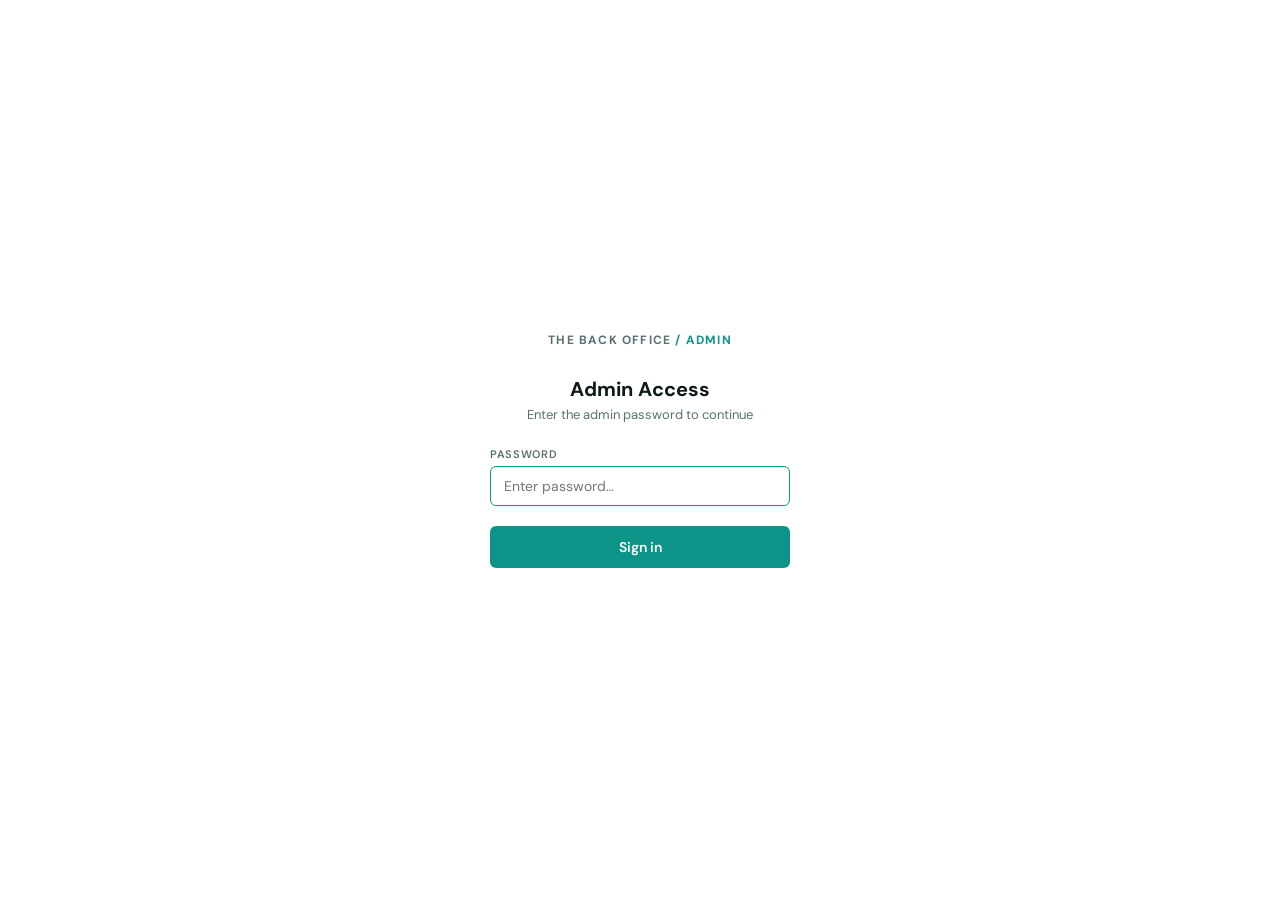
==== commit 447e92bd: "Add files via upload" ====
--- a/admin.html
+++ b/admin.html
@@ -5,7 +5,7 @@
 <meta name="viewport" content="width=device-width, initial-scale=1.0">
 <title>The Back Office — Admin</title>
 <script>/* Prevent dark mode FOUC — runs before CSS loads */(function(){var t=localStorage.getItem('tt_theme');if(t)document.documentElement.setAttribute('data-theme',t);})();</script>
-<link href="https://fonts.googleapis.com/css2?family=DM+Sans:wght@300;400;500;600&display=swap" rel="stylesheet">
+<link href="https://fonts.googleapis.com/css2?family=DM+Sans:opsz,wght@9..40,300;9..40,400;9..40,500;9..40,600;9..40,700&display=swap" rel="stylesheet">
 <link rel="stylesheet" href="admin.css">
 </head>
 <body>
--- a/admin.css
+++ b/admin.css
@@ -25,8 +25,8 @@
   --success-soft: rgba(5,150,105,0.08);
   --warning: #d97706;
   --warning-soft: rgba(217,119,6,0.08);
-  --shadow: 0 1px 3px rgba(0,0,0,0.06), 0 1px 2px rgba(0,0,0,0.04);
-  --shadow-md: 0 4px 12px rgba(0,0,0,0.08);
+  --shadow: 0 1px 3px rgba(0,0,0,0.03), 0 1px 2px rgba(0,0,0,0.02);
+  --shadow-md: 0 4px 12px rgba(0,0,0,0.05);
   --font: 'DM Sans', sans-serif;
   --radius: 10px;
   --radius-sm: 6px;
@@ -196,15 +196,15 @@
 .dyn-mgr-label { font-size: 12px; font-weight: 700; color: var(--accent); text-transform: capitalize; }
 
 /* ── Admin Login ── */
-.admin-login-wrap { position:fixed; inset:0; background:var(--bg); display:flex; align-items:center; justify-content:center; z-index:2000; }
-.admin-login-box { background:var(--surface); border:1px solid var(--border); border-radius:16px; padding:36px 40px; width:100%; max-width:380px; box-shadow:0 20px 60px rgba(0,0,0,0.15); }
+.admin-login-wrap { position:fixed; inset:0; background:#ffffff; display:flex; align-items:center; justify-content:center; z-index:2000; }
+.admin-login-box { background:transparent; padding:36px 40px; width:100%; max-width:380px; }
 .admin-login-logo { font-size:12px; font-weight:700; color:var(--muted); letter-spacing:.1em; text-transform:uppercase; margin-bottom:28px; text-align:center; }
 .admin-login-logo span { color:var(--accent); }
 .admin-login-title { font-size:20px; font-weight:700; color:var(--text); margin-bottom:4px; text-align:center; }
 .admin-login-sub { font-size:13px; color:var(--muted); margin-bottom:24px; text-align:center; }
 .admin-login-field { display:flex; flex-direction:column; gap:5px; margin-bottom:14px; }
 .admin-login-lbl { font-size:11px; font-weight:600; color:var(--muted); letter-spacing:.06em; text-transform:uppercase; }
-.admin-login-input { border:1px solid var(--border2); background:var(--surface2); color:var(--text); font-family:var(--font); font-size:14px; padding:10px 13px; border-radius:var(--radius-sm); outline:none; width:100%; transition:border-color .15s; }
+.admin-login-input { border:1px solid var(--border); background:#ffffff; color:var(--text); font-family:var(--font); font-size:14px; padding:10px 13px; border-radius:var(--radius-sm); outline:none; width:100%; transition:border-color .15s; }
 .admin-login-input:focus { border-color:var(--accent); }
 .admin-login-btn { width:100%; background:var(--accent); border:none; color:#fff; font-family:var(--font); font-size:14px; font-weight:600; padding:12px; border-radius:var(--radius-sm); cursor:pointer; transition:opacity .15s; margin-top:6px; }
 .admin-login-btn:hover { opacity:.88; }
